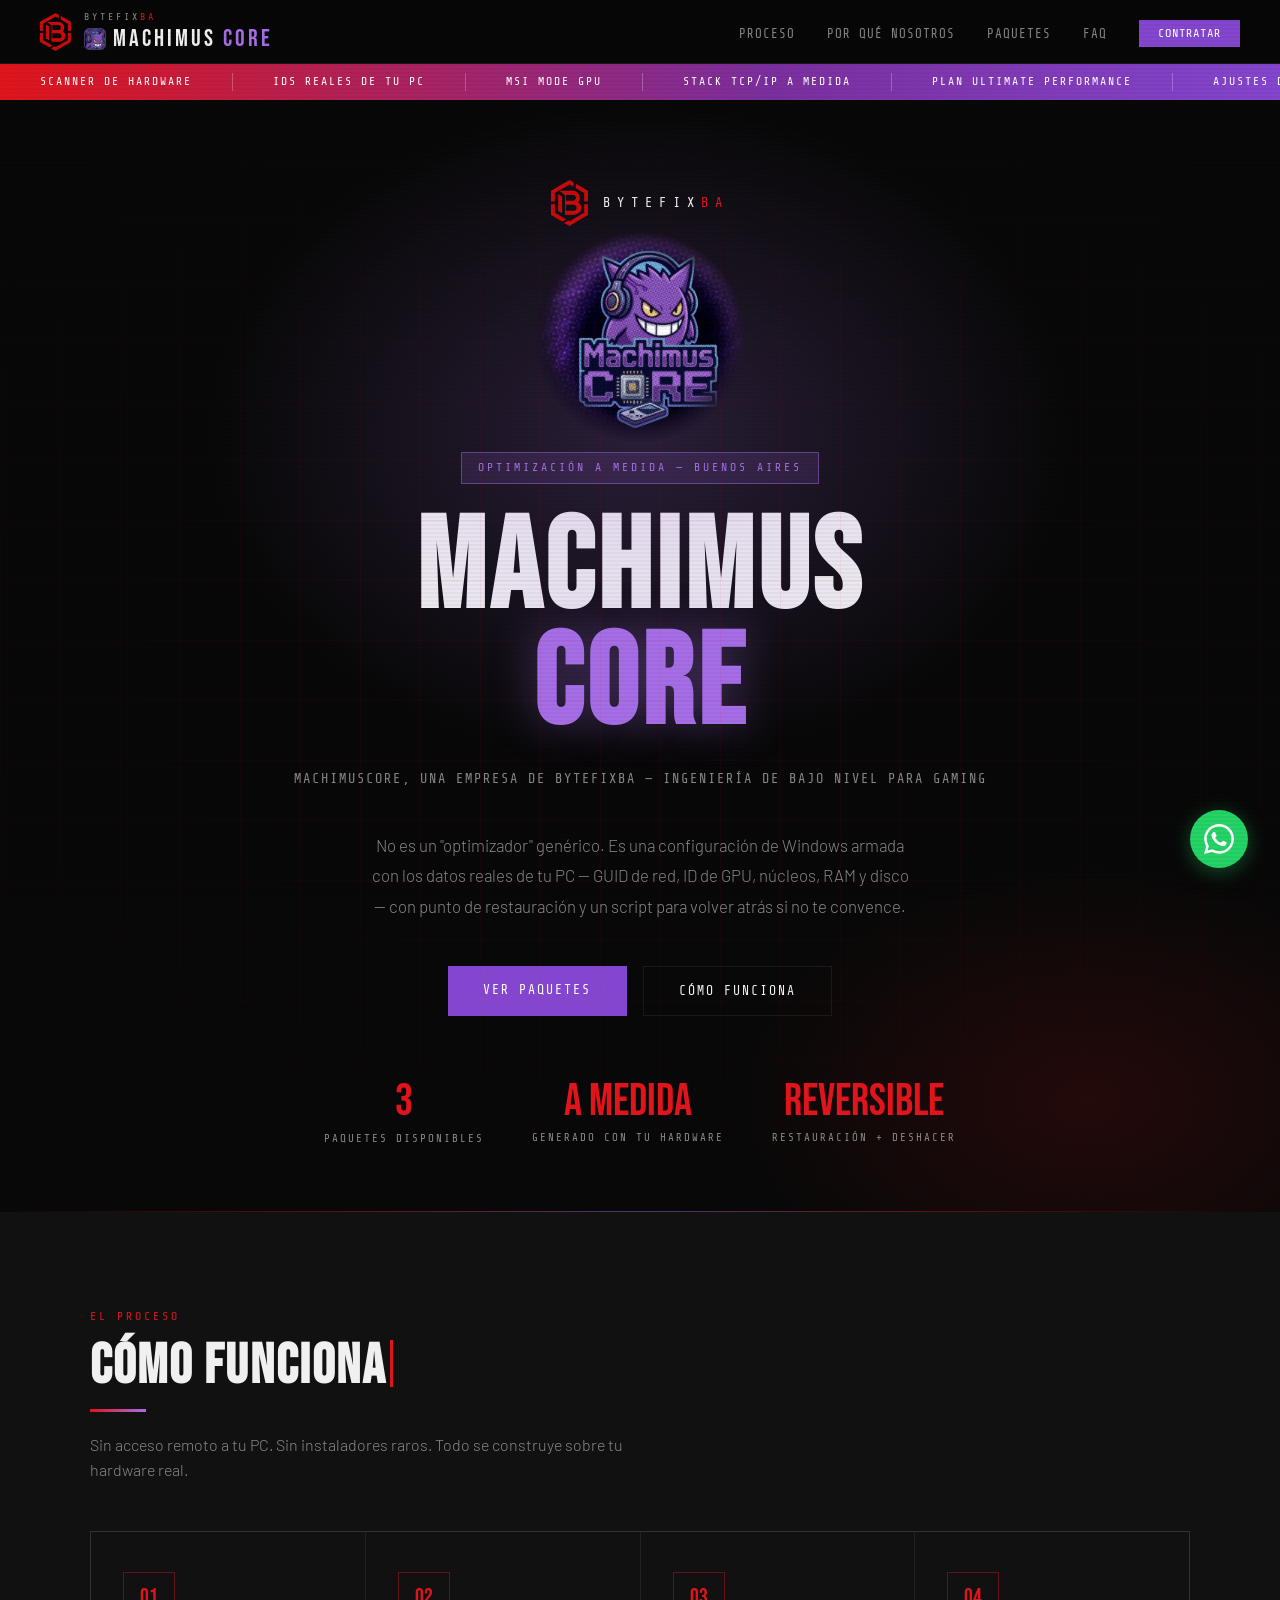
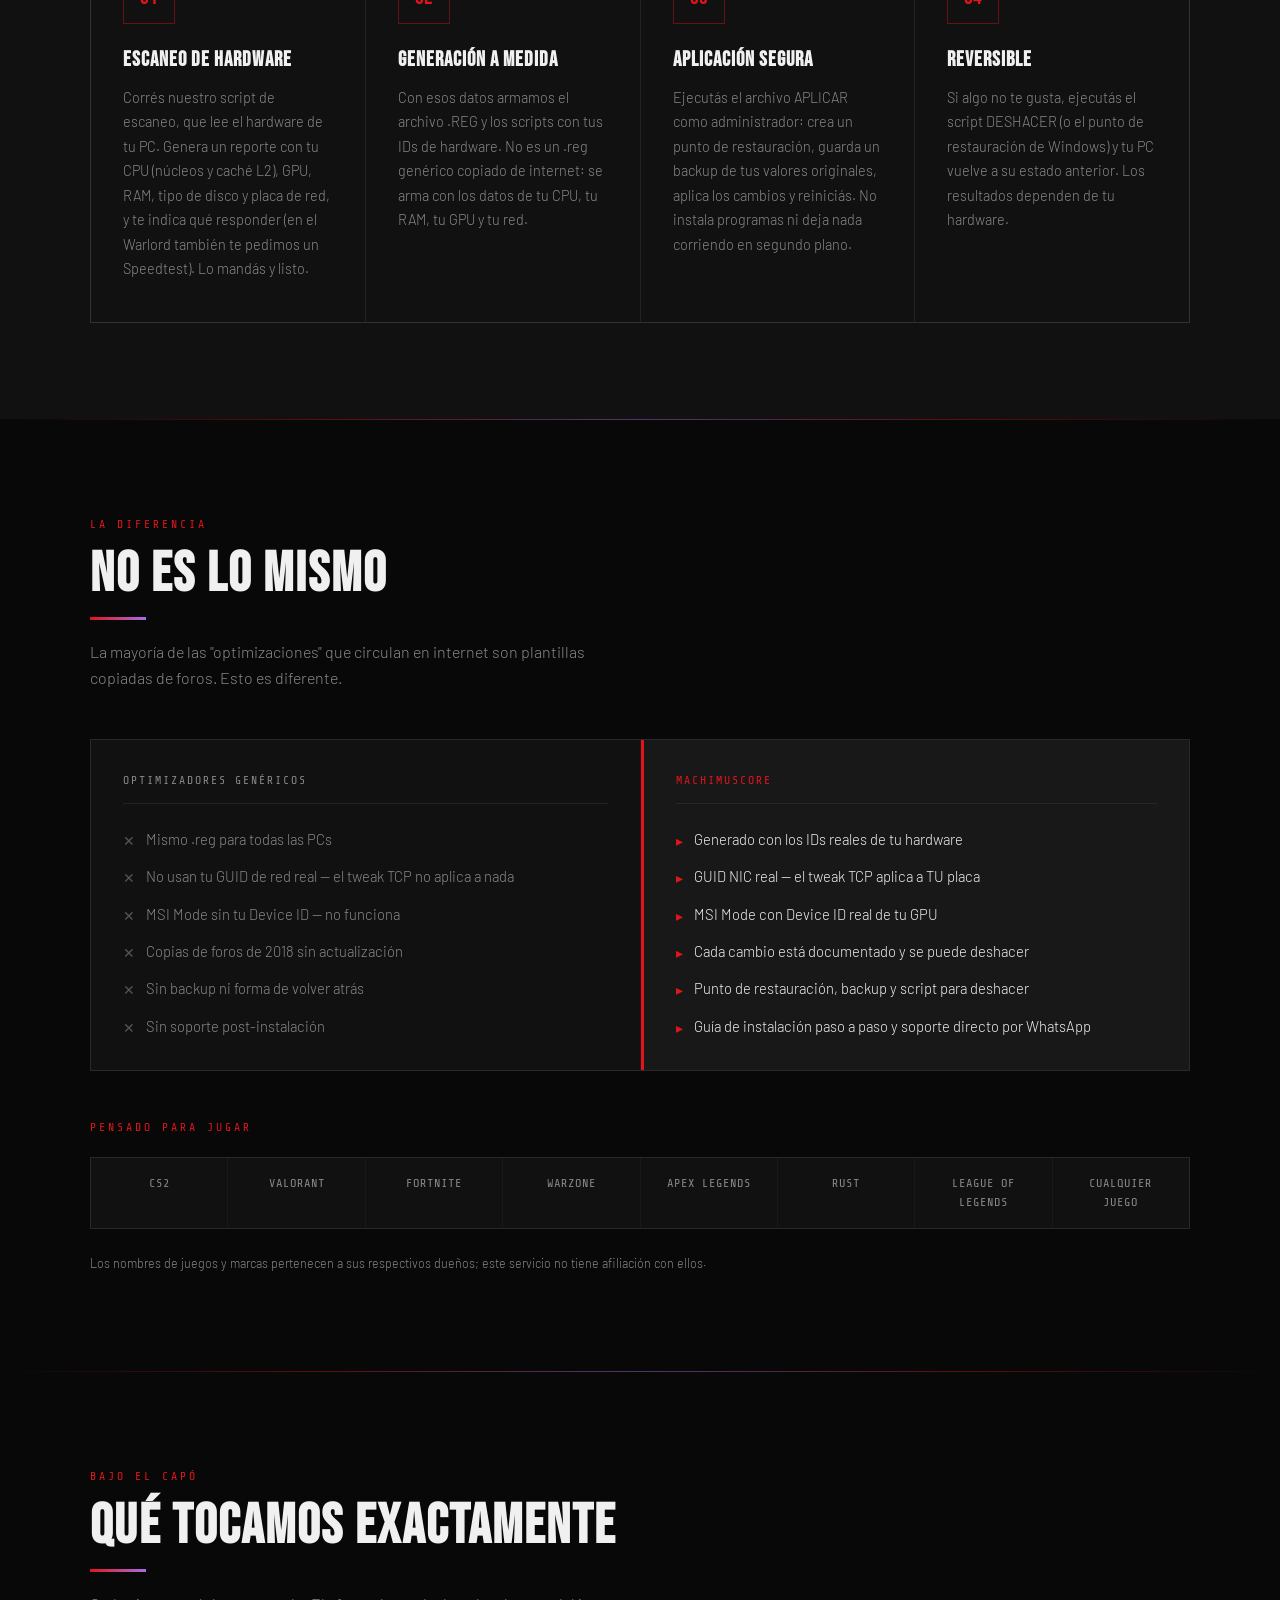
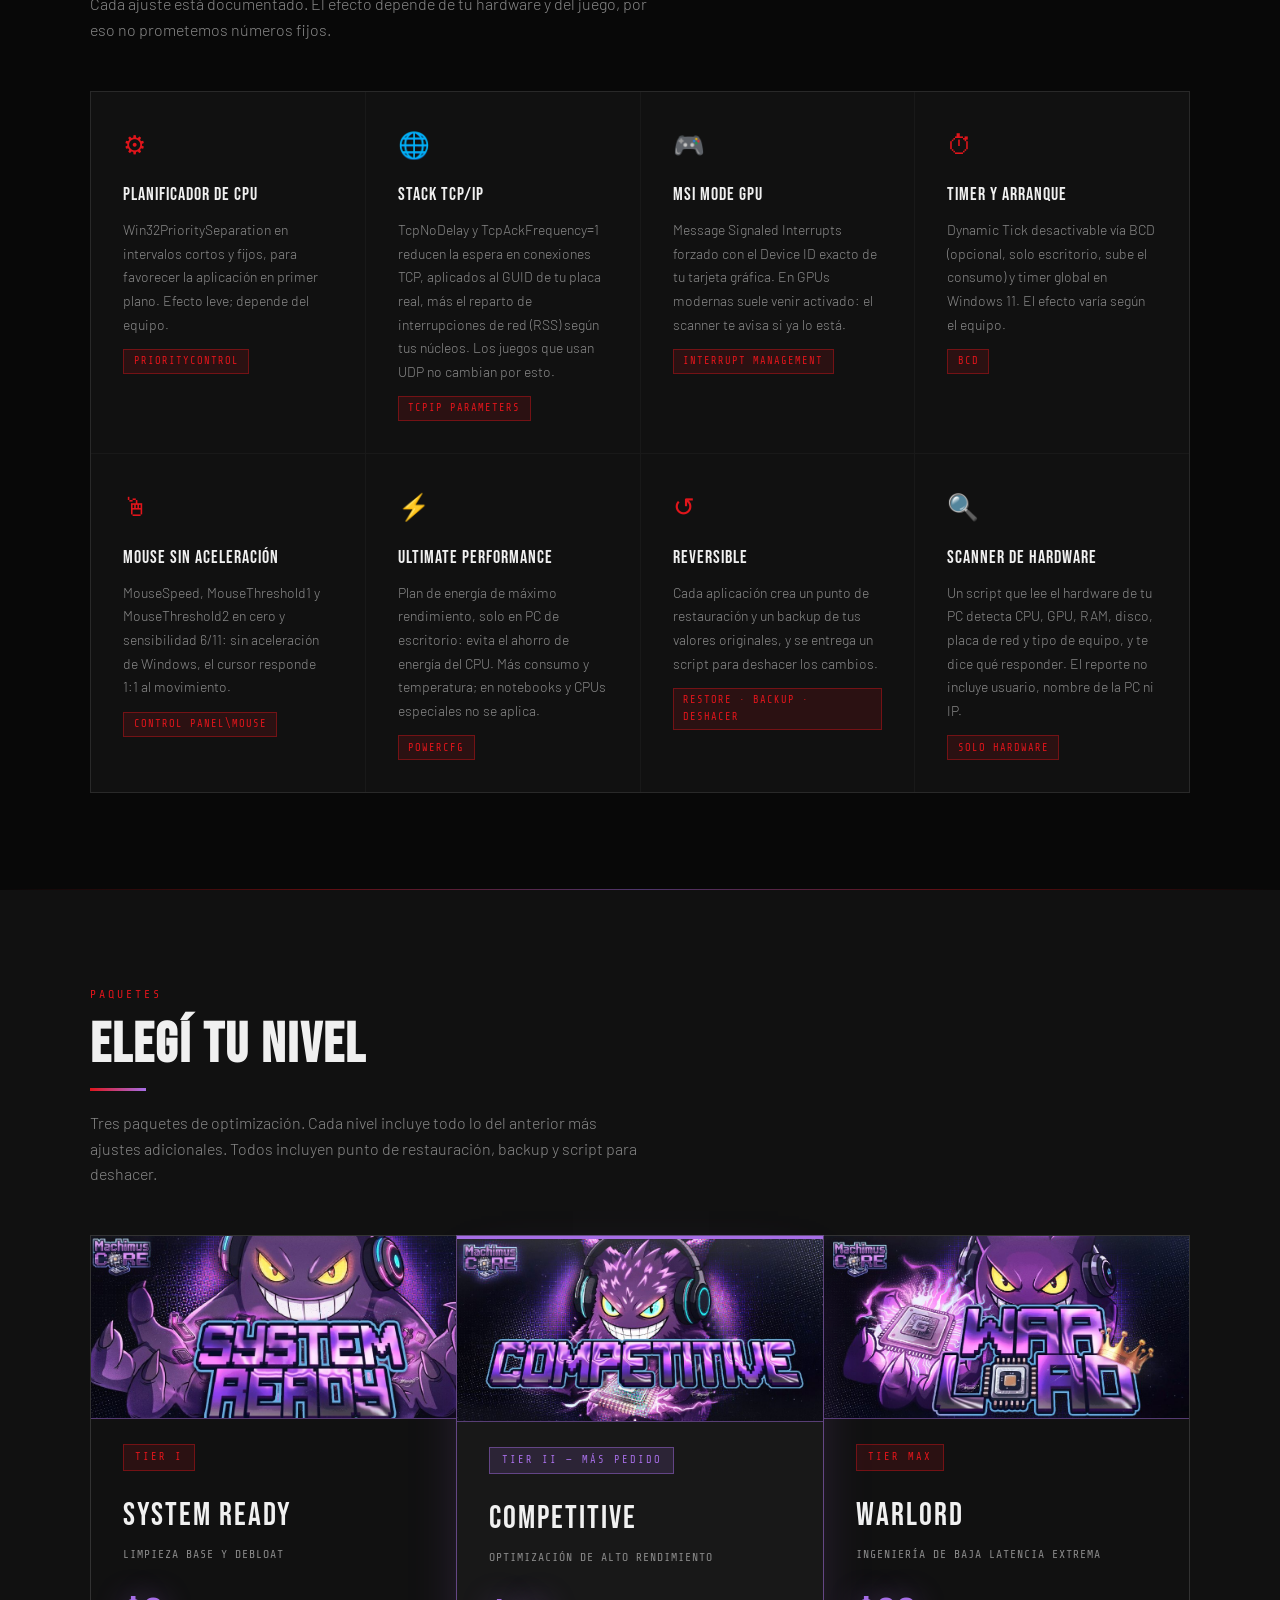
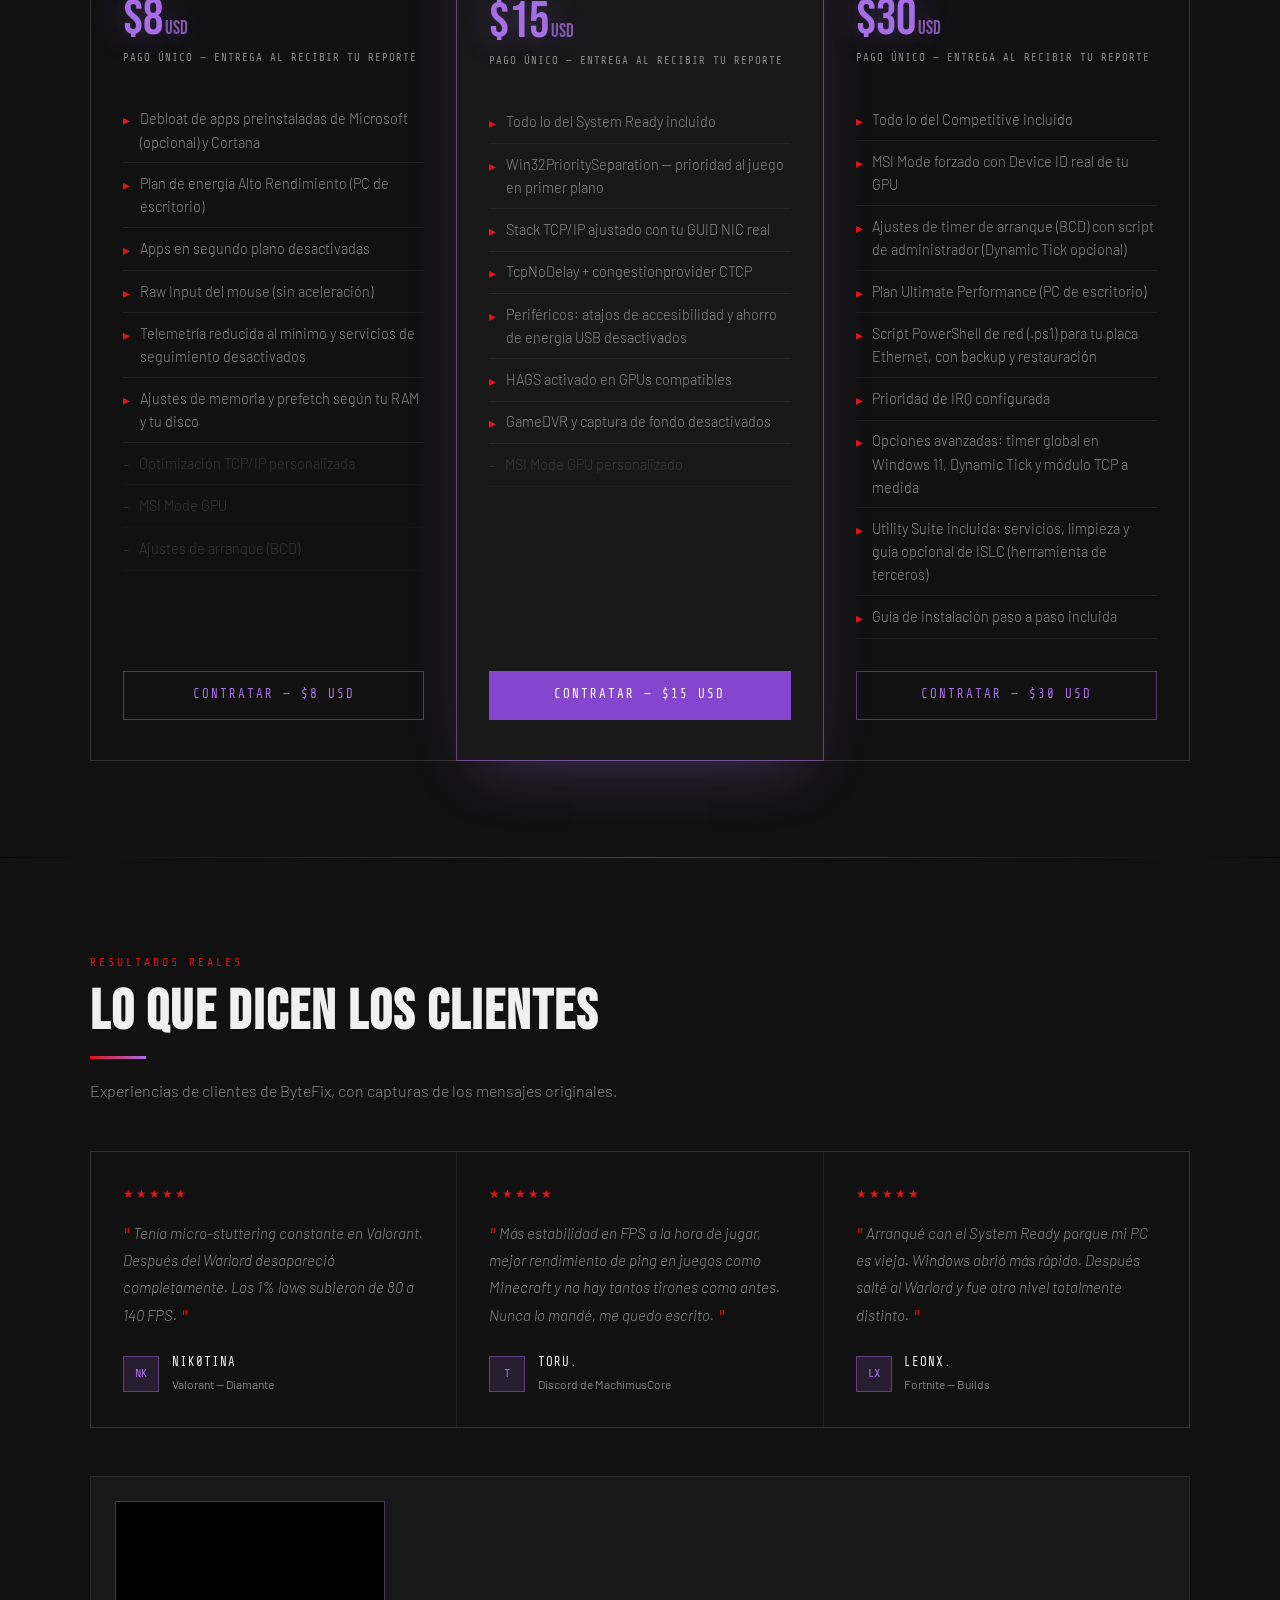
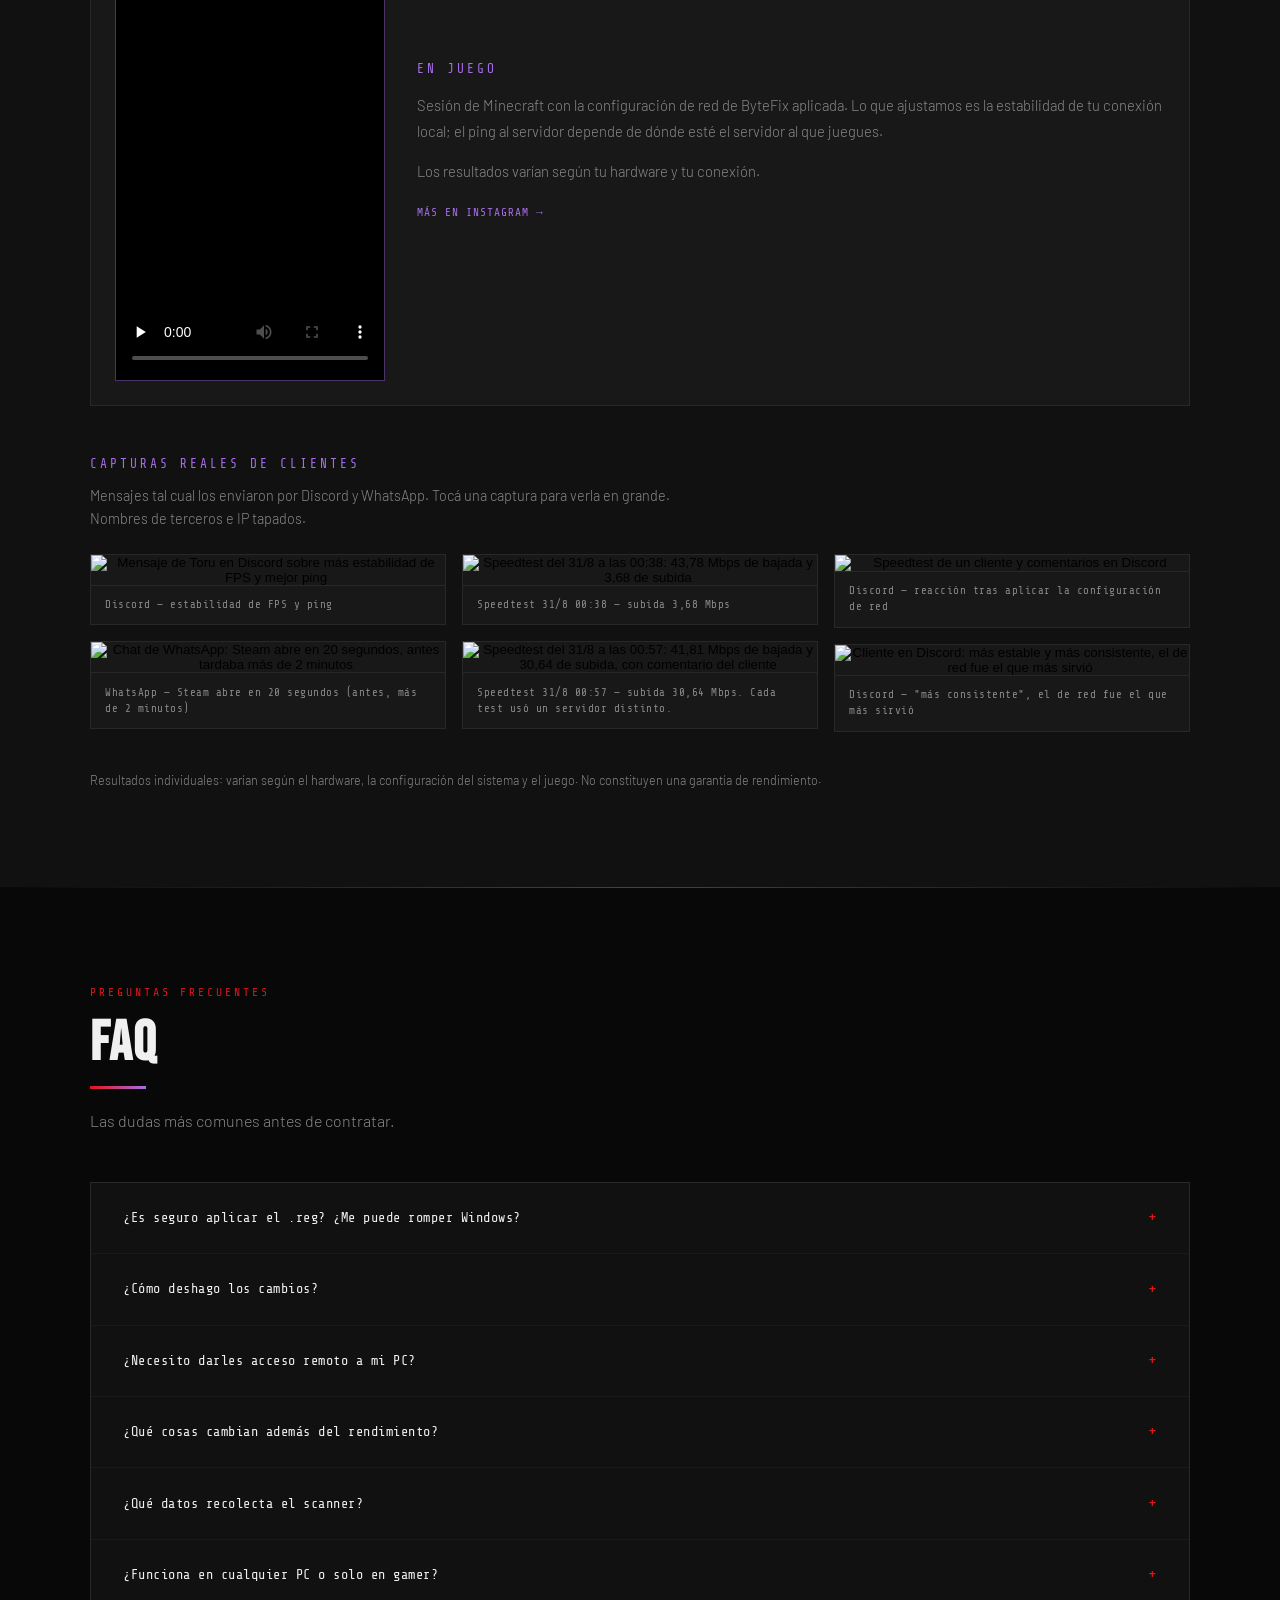
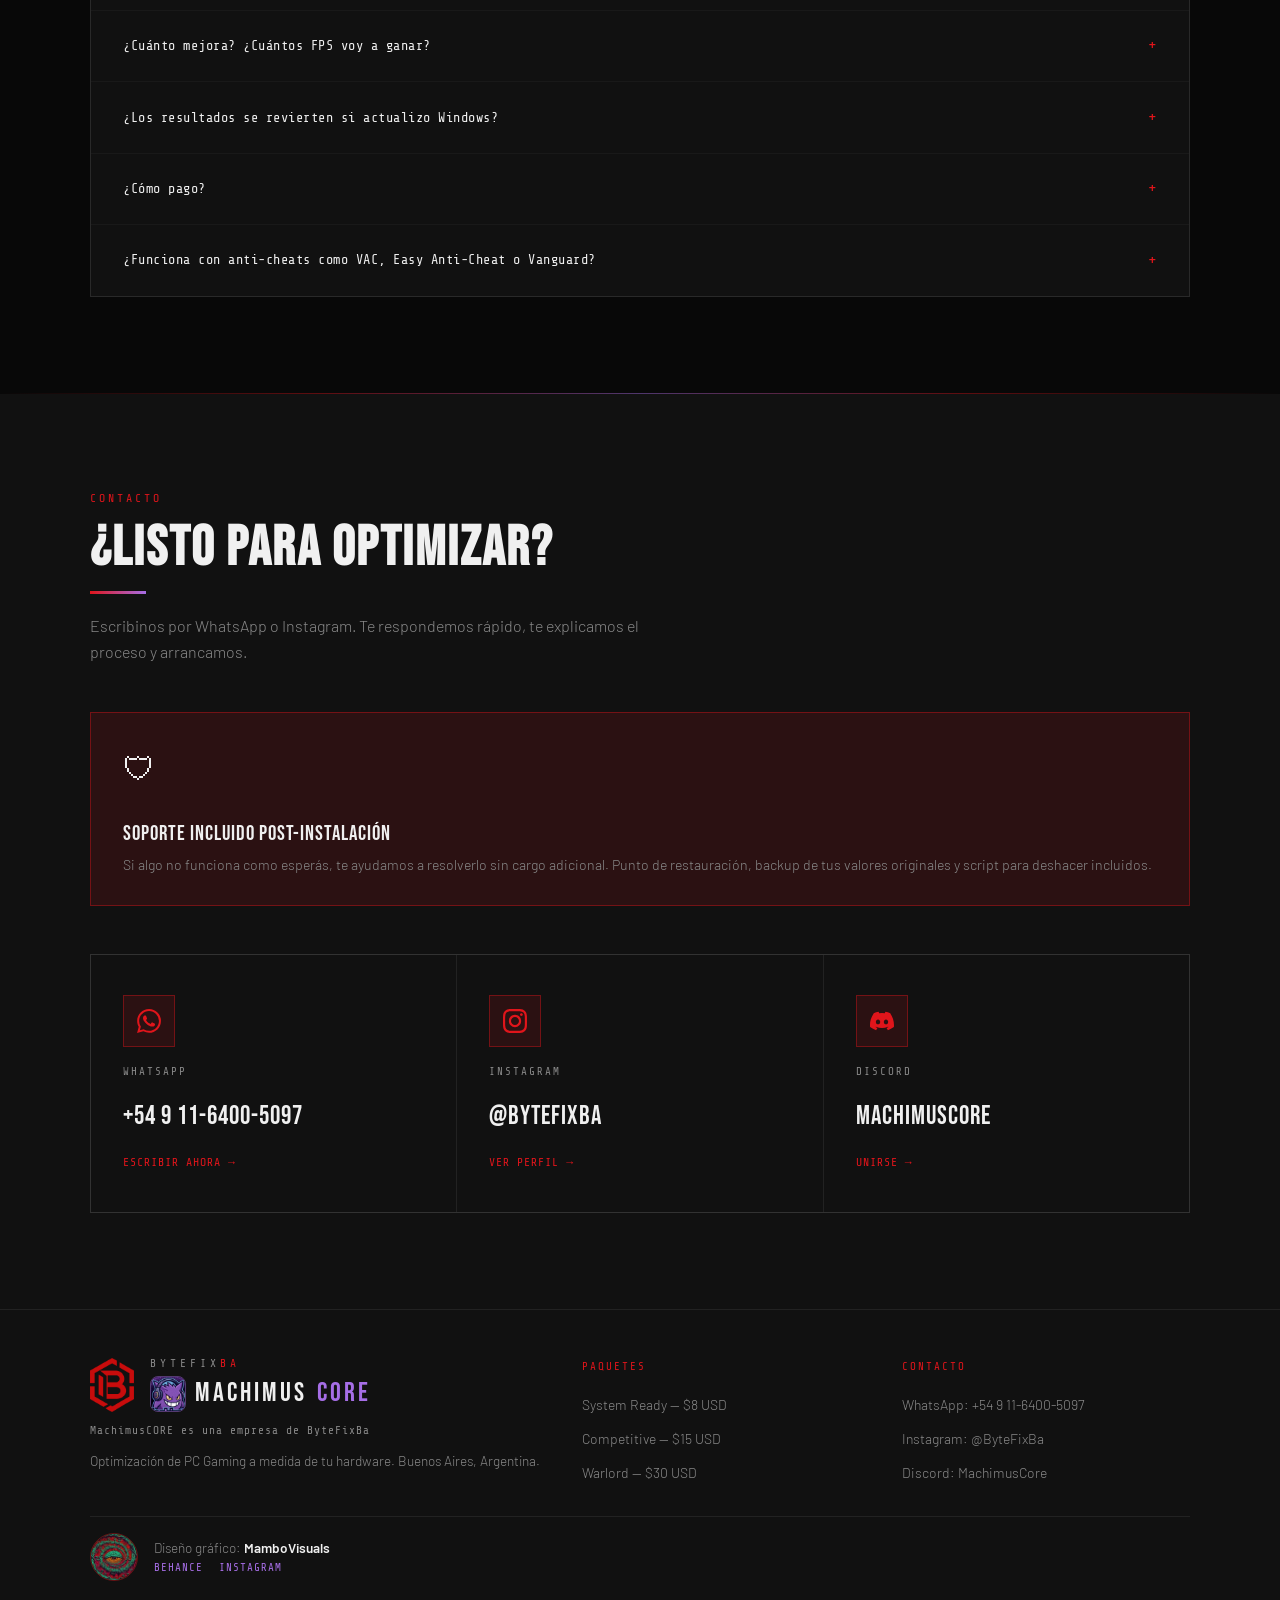
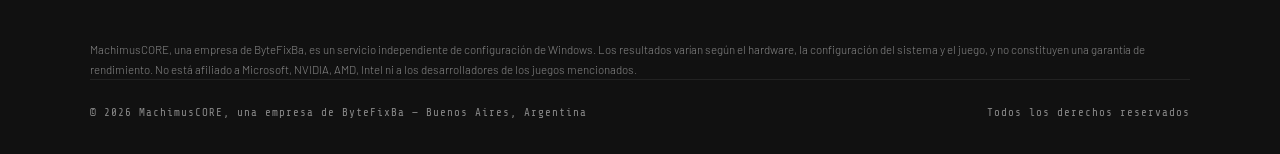
==== index.html @ e8014ee8 "Add files via upload" ====
<!DOCTYPE html>
<html lang="es">
<head>
<meta charset="UTF-8">
<meta name="viewport" content="width=device-width, initial-scale=1.0">
<title>MachimusCORE, una empresa de ByteFixBa – Optimización de PC Gaming</title>
<meta name="description" content="Optimización de PC Gaming a medida de tu hardware. Escaneo de hardware, configuración personalizada, punto de restauración y script para deshacer los cambios. Paquetes: System Ready, Competitive y Warlord.">
<meta name="theme-color" content="#080808">
<meta property="og:type" content="website">
<meta property="og:title" content="MachimusCORE | ByteFix – Optimización de PC Gaming">
<meta property="og:description" content="Configuración de Windows a medida de tu hardware, con punto de restauración y script para deshacer. Buenos Aires, Argentina.">
<link rel="icon" type="image/png" href="assets/img/favicon.png">
<link href="https://fonts.googleapis.com/css2?family=Bebas+Neue&family=Share+Tech+Mono&family=Barlow:wght@300;400;600;700&display=swap" rel="stylesheet">
<style>
  *, *::before, *::after { box-sizing: border-box; margin: 0; padding: 0; }
  :root {
    --red: #e0151b;
    --red-dark: #9a0d11;
    --red-dim: rgba(224,21,27,0.12);
    --red-glow: rgba(224,21,27,0.25);
    --black: #080808;
    --surface: #111111;
    --surface2: #181818;
    --surface3: #202020;
    --border: rgba(255,255,255,0.07);
    --border-red: rgba(224,21,27,0.4);
    --text: #f0f0f0;
    --text-muted: #888;
    --font-display: 'Bebas Neue', sans-serif;
    --font-mono: 'Share Tech Mono', monospace;
    --font-body: 'Barlow', sans-serif;
  }
  html { scroll-behavior: smooth; }
  body { background: var(--black); color: var(--text); font-family: var(--font-body); font-size: 16px; line-height: 1.6; overflow-x: hidden; }
  body::before { content: ''; position: fixed; inset: 0; background: repeating-linear-gradient(0deg, transparent, transparent 2px, rgba(0,0,0,0.03) 2px, rgba(0,0,0,0.03) 4px); pointer-events: none; z-index: 9999; }

  /* NAV */
  nav { position: fixed; top: 0; left: 0; right: 0; z-index: 100; display: flex; align-items: center; justify-content: space-between; padding: 0 2.5rem; height: 64px; background: rgba(8,8,8,0.92); border-bottom: 1px solid var(--border); backdrop-filter: blur(12px); }
  .nav-logo { font-family: var(--font-display); font-size: 1.6rem; letter-spacing: 2px; color: var(--text); text-decoration: none; }
  .nav-logo span { color: var(--red); }
  .nav-logo { display: inline-flex; align-items: center; }
  .nav-logo > img { width: 38px; height: 38px; border-radius: 8px; border: 1px solid var(--border-red); display: block; margin-right: 0.7rem; }
  .nav-by { display: inline-flex; align-items: center; gap: 0.45rem; padding-left: 0.7rem; margin-left: 0.9rem; border-left: 1px solid var(--border); font-family: var(--font-mono); font-size: 0.62rem; letter-spacing: 1px; color: var(--text-muted); text-transform: uppercase; }
  .nav-by img { height: 26px; margin: 0; width: auto; display: block; }
  @media(max-width:860px){ .nav-by { display: none; } }
  @media(max-width:760px){ nav { padding: 0 1rem; } .nav-logo { font-size: 1.3rem; } }
  .hero-logo { width: min(250px, 62vw); height: auto; display: block; margin: 0 auto 1.2rem; -webkit-mask-image: radial-gradient(circle at 50% 50%, #000 52%, transparent 71%); mask-image: radial-gradient(circle at 50% 50%, #000 52%, transparent 71%); position: relative; }
  .hero-by { display: inline-flex; align-items: center; gap: 0.6rem; }
  .hero-by img { height: 30px; width: auto; display: block; }
  .footer-brand { display: flex; align-items: center; gap: 1rem; margin-bottom: 0.4rem; }
  .footer-brand .fb-core { width: 56px; height: 56px; border-radius: 10px; border: 1px solid var(--border-red); display: block; }
  .footer-brand .fb-byte { height: 48px; width: auto; display: block; }
  .nav-links { display: flex; gap: 2rem; list-style: none; }
  .nav-links a { font-family: var(--font-mono); font-size: 0.78rem; color: var(--text-muted); text-decoration: none; letter-spacing: 1px; text-transform: uppercase; transition: color 0.2s; }
  .nav-links a:hover { color: var(--red); }
  .nav-cta { background: var(--red); color: #fff !important; padding: 0.4rem 1.2rem; font-family: var(--font-mono) !important; font-size: 0.75rem !important; letter-spacing: 1px; text-transform: uppercase; transition: background 0.2s !important; }
  .nav-cta:hover { background: var(--red-dark) !important; }

  /* TICKER */
  .ticker-wrap { background: var(--red); overflow: hidden; height: 36px; display: flex; align-items: center; margin-top: 64px; }
  .ticker-track { display: flex; gap: 0; white-space: nowrap; animation: ticker 28s linear infinite; }
  .ticker-item { font-family: var(--font-mono); font-size: 0.72rem; letter-spacing: 2px; color: #fff; text-transform: uppercase; padding: 0 2.5rem; border-right: 1px solid rgba(255,255,255,0.25); }
  @keyframes ticker { from { transform: translateX(0); } to { transform: translateX(-50%); } }

  /* HERO */
  #hero { min-height: calc(100vh - 100px); display: flex; flex-direction: column; align-items: center; justify-content: center; text-align: center; padding: 5rem 2rem 4rem; position: relative; overflow: hidden; }
  .hero-grid { position: absolute; inset: 0; background-image: linear-gradient(rgba(224,21,27,0.06) 1px, transparent 1px), linear-gradient(90deg, rgba(224,21,27,0.06) 1px, transparent 1px); background-size: 60px 60px; mask-image: radial-gradient(ellipse 80% 60% at 50% 50%, black 30%, transparent 100%); }
  .hero-badge { font-family: var(--font-mono); font-size: 0.72rem; letter-spacing: 3px; color: var(--red); text-transform: uppercase; border: 1px solid var(--border-red); padding: 0.35rem 1rem; margin-bottom: 1.8rem; background: var(--red-dim); display: inline-block; }
  .hero-title { font-family: var(--font-display); font-size: clamp(4rem, 10vw, 9rem); line-height: 0.9; letter-spacing: 4px; color: var(--text); margin-bottom: 0.4rem; }
  .hero-title span { color: var(--red); display: block; }
  .hero-sub { font-family: var(--font-mono); font-size: 0.85rem; color: var(--text-muted); letter-spacing: 2px; text-transform: uppercase; margin-top: 1.2rem; margin-bottom: 2.5rem; }
  .hero-desc { max-width: 540px; font-size: 1.05rem; color: var(--text-muted); font-weight: 300; line-height: 1.8; margin-bottom: 2.8rem; }
  .hero-btns { display: flex; gap: 1rem; justify-content: center; flex-wrap: wrap; }
  .btn-primary { background: var(--red); color: #fff; padding: 0.85rem 2.2rem; font-family: var(--font-mono); font-size: 0.82rem; letter-spacing: 2px; text-transform: uppercase; text-decoration: none; border: none; cursor: pointer; transition: background 0.2s, transform 0.15s; display: inline-block; }
  .btn-primary:hover { background: var(--red-dark); transform: translateY(-2px); }
  .btn-outline { background: transparent; color: var(--text); padding: 0.85rem 2.2rem; font-family: var(--font-mono); font-size: 0.82rem; letter-spacing: 2px; text-transform: uppercase; text-decoration: none; border: 1px solid var(--border); cursor: pointer; transition: border-color 0.2s, color 0.2s, transform 0.15s; display: inline-block; }
  .btn-outline:hover { border-color: var(--red); color: var(--red); transform: translateY(-2px); }
  .hero-stats { display: flex; gap: 3rem; margin-top: 4rem; justify-content: center; flex-wrap: wrap; }
  .stat { text-align: center; }
  .stat-num { font-family: var(--font-display); font-size: 2.8rem; color: var(--red); line-height: 1; }
  .stat-label { font-family: var(--font-mono); font-size: 0.68rem; color: var(--text-muted); letter-spacing: 2px; text-transform: uppercase; margin-top: 0.3rem; }

  /* SECTIONS */
  section { padding: 6rem 2rem; }
  .section-inner { max-width: 1100px; margin: 0 auto; }
  .section-label { font-family: var(--font-mono); font-size: 0.72rem; color: var(--red); letter-spacing: 3px; text-transform: uppercase; margin-bottom: 0.8rem; }
  .section-title { font-family: var(--font-display); font-size: clamp(2.2rem, 5vw, 3.5rem); letter-spacing: 2px; line-height: 1; margin-bottom: 1.2rem; }
  .section-desc { color: var(--text-muted); font-weight: 300; max-width: 560px; margin-bottom: 3rem; }
  .divider { width: 100%; height: 1px; background: linear-gradient(90deg, transparent, var(--border-red), transparent); }

  /* CURSOR BLINK */
  @keyframes blink { 0%, 100% { opacity: 1; } 50% { opacity: 0; } }
  .cursor { display: inline-block; width: 3px; height: 0.85em; background: var(--red); vertical-align: middle; margin-left: 4px; animation: blink 1s step-end infinite; }

  /* COMO FUNCIONA */
  #como-funciona { background: var(--surface); }
  .steps { display: grid; grid-template-columns: repeat(auto-fit, minmax(220px, 1fr)); gap: 1px; background: var(--border); border: 1px solid var(--border); }
  .step { background: var(--surface); padding: 2.5rem 2rem; }
  .step-num { font-family: var(--font-display); border: 1px solid var(--border-red); width: 52px; height: 52px; display: flex; align-items: center; justify-content: center; font-size: 1.4rem; color: var(--red); margin-bottom: 1.2rem; }
  .step h3 { font-family: var(--font-display); font-size: 1.3rem; letter-spacing: 1px; margin-bottom: 0.6rem; }
  .step p { font-size: 0.9rem; color: var(--text-muted); font-weight: 300; line-height: 1.7; }

  /* POR QUÉ NOSOTROS */
  #por-que { background: var(--black); }
  .vs-grid { display: grid; grid-template-columns: 1fr 1fr; gap: 1px; background: var(--border); border: 1px solid var(--border); margin-bottom: 3rem; }
  @media(max-width:640px){ .vs-grid { grid-template-columns: 1fr; } }
  .vs-col { padding: 2rem; }
  .vs-col.bad { background: var(--surface); }
  .vs-col.good { background: var(--surface2); border-left: 3px solid var(--red); }
  .vs-header { font-family: var(--font-mono); font-size: 0.72rem; letter-spacing: 2px; text-transform: uppercase; margin-bottom: 1.5rem; padding-bottom: 0.8rem; border-bottom: 1px solid var(--border); }
  .vs-col.bad .vs-header { color: var(--text-muted); }
  .vs-col.good .vs-header { color: var(--red); }
  .vs-list { list-style: none; display: flex; flex-direction: column; gap: 0.85rem; }
  .vs-list li { font-size: 0.92rem; font-weight: 300; display: flex; gap: 0.7rem; align-items: flex-start; }
  .vs-list li .icon { flex-shrink: 0; font-size: 0.85rem; margin-top: 2px; }
  .vs-col.bad .icon { color: #555; }
  .vs-col.good .icon { color: var(--red); }
  .vs-col.bad li { color: var(--text-muted); }
  .vs-col.good li { color: var(--text); }

  /* JUEGOS COMPATIBLES */
  .games-strip { display: flex; gap: 1px; background: var(--border); border: 1px solid var(--border); flex-wrap: wrap; }
  .game-tag { background: var(--surface); padding: 1rem 1.5rem; font-family: var(--font-mono); font-size: 0.75rem; letter-spacing: 1px; text-transform: uppercase; color: var(--text-muted); flex: 1; text-align: center; min-width: 120px; transition: background 0.2s, color 0.2s; }
  .game-tag:hover { background: var(--surface2); color: var(--red); }

  /* TIERS */
  #tiers { background: var(--surface); }
  .tiers-grid { display: grid; grid-template-columns: repeat(auto-fit, minmax(280px, 1fr)); gap: 1px; background: var(--border); border: 1px solid var(--border); }
  .tier { background: var(--surface); padding: 2.5rem 2rem; display: flex; flex-direction: column; transition: background 0.2s; position: relative; }
  .tier:hover { background: var(--surface2); }
  .tier-img { display: block; width: calc(100% + 4rem); height: auto; max-width: none; margin: -2.5rem -2rem 1.6rem; aspect-ratio: 2 / 1; object-fit: cover; border-bottom: 1px solid var(--border-red); }
  .tier.featured { background: var(--surface2); border-top: 3px solid var(--red); }
  .tier-badge { font-family: var(--font-mono); font-size: 0.65rem; letter-spacing: 2px; color: var(--red); text-transform: uppercase; background: var(--red-dim); border: 1px solid var(--border-red); padding: 0.25rem 0.7rem; display: inline-block; margin-bottom: 1.2rem; align-self: flex-start; }
  .tier-name { font-family: var(--font-display); font-size: 2rem; letter-spacing: 2px; margin-bottom: 0.3rem; }
  .tier-tagline { font-family: var(--font-mono); font-size: 0.72rem; color: var(--text-muted); letter-spacing: 1px; text-transform: uppercase; margin-bottom: 1.8rem; }
  .tier-price { font-family: var(--font-display); font-size: 3.2rem; color: var(--red); line-height: 1; margin-bottom: 0.3rem; }
  .tier-price-note { font-family: var(--font-mono); font-size: 0.68rem; color: var(--text-muted); letter-spacing: 1px; text-transform: uppercase; margin-bottom: 2rem; }
  .tier-features { list-style: none; flex: 1; margin-bottom: 2rem; }
  .tier-features li { font-size: 0.9rem; color: var(--text-muted); padding: 0.55rem 0; border-bottom: 1px solid var(--border); display: flex; align-items: flex-start; gap: 0.6rem; font-weight: 300; }
  .tier-features li::before { content: '▸'; color: var(--red); flex-shrink: 0; margin-top: 1px; }
  .tier-features li.inactive { opacity: 0.3; }
  .tier-features li.inactive::before { content: '–'; color: var(--text-muted); }
  .tier-btn { background: transparent; border: 1px solid var(--border-red); color: var(--red); padding: 0.85rem; font-family: var(--font-mono); font-size: 0.78rem; letter-spacing: 2px; text-transform: uppercase; text-decoration: none; text-align: center; cursor: pointer; transition: background 0.2s, color 0.2s; display: block; }
  .tier-btn:hover { background: var(--red); color: #fff; }
  .tier.featured .tier-btn { background: var(--red); color: #fff; }
  .tier.featured .tier-btn:hover { background: var(--red-dark); }

  /* SPEC TECNICA */
  #specs { background: var(--black); }
  .specs-grid { display: grid; grid-template-columns: repeat(auto-fit, minmax(240px, 1fr)); gap: 1px; background: var(--border); border: 1px solid var(--border); }
  .spec-card { background: var(--surface); padding: 2rem; }
  .spec-icon { font-size: 1.6rem; margin-bottom: 1rem; color: var(--red); }
  .spec-title { font-family: var(--font-display); font-size: 1.15rem; letter-spacing: 1px; margin-bottom: 0.5rem; }
  .spec-desc { font-size: 0.87rem; color: var(--text-muted); font-weight: 300; line-height: 1.7; }
  .spec-tag { display: inline-block; margin-top: 0.8rem; font-family: var(--font-mono); font-size: 0.65rem; letter-spacing: 1px; color: var(--red); background: var(--red-dim); border: 1px solid var(--border-red); padding: 0.2rem 0.6rem; text-transform: uppercase; }

  /* TESTIMONIOS */
  #testimonios { background: var(--surface); }
  .testimonios-grid { display: grid; grid-template-columns: repeat(auto-fit, minmax(280px, 1fr)); gap: 1px; background: var(--border); border: 1px solid var(--border); }
  .testimonio { background: var(--surface); padding: 2rem; }
  .testimonio-text { font-size: 0.95rem; color: var(--text-muted); font-weight: 300; line-height: 1.8; font-style: italic; margin-bottom: 1.5rem; }
  .testimonio-text::before { content: '"'; color: var(--red); font-size: 1.5rem; line-height: 0; vertical-align: -0.4rem; margin-right: 4px; }
  .testimonio-text::after { content: '"'; color: var(--red); font-size: 1.5rem; line-height: 0; vertical-align: -0.4rem; margin-left: 4px; }
  .testimonio-author { display: flex; align-items: center; gap: 0.8rem; }
  .author-avatar { width: 36px; height: 36px; background: var(--red-dim); border: 1px solid var(--border-red); display: flex; align-items: center; justify-content: center; font-family: var(--font-mono); font-size: 0.75rem; color: var(--red); flex-shrink: 0; }
  .author-name { font-family: var(--font-mono); font-size: 0.78rem; letter-spacing: 1px; color: var(--text); text-transform: uppercase; }
  .author-game { font-size: 0.75rem; color: var(--text-muted); margin-top: 0.15rem; }
  .proof-video { display: flex; gap: 2rem; align-items: center; margin: 3rem 0 0; padding: 1.5rem; background: var(--surface2); border: 1px solid var(--border); flex-wrap: wrap; }
  .proof-video video { width: min(270px, 100%); height: auto; aspect-ratio: 9 / 16; background: #000; display: block; border: 1px solid var(--border-red); }
  .proof-video-text { flex: 1; min-width: 240px; }
  .proof-video-text h3 { font-family: var(--font-mono); font-size: 0.8rem; letter-spacing: 3px; text-transform: uppercase; color: var(--red); font-weight: 400; margin-bottom: 0.8rem; }
  .proof-video-text p { font-size: 0.92rem; color: var(--text-muted); font-weight: 300; line-height: 1.8; margin-bottom: 0.8rem; }
  .proof-video-text a { font-family: var(--font-mono); font-size: 0.7rem; letter-spacing: 1px; color: var(--red); text-decoration: none; text-transform: uppercase; }
  .proof-video-text a:hover { text-decoration: underline; }
  .proof-title { font-family: var(--font-mono); font-size: 0.8rem; letter-spacing: 3px; text-transform: uppercase; color: var(--red); margin: 3rem 0 0.6rem; font-weight: 400; }
  .proof-desc { font-size: 0.9rem; color: var(--text-muted); font-weight: 300; margin-bottom: 1.5rem; max-width: 640px; }
  .proof-grid { columns: 3 260px; column-gap: 1rem; }
  .proof { break-inside: avoid; margin: 0 0 1rem; background: var(--surface2); border: 1px solid var(--border); }
  .proof-btn { display: block; width: 100%; padding: 0; border: 0; background: none; cursor: zoom-in; }
  .proof img { display: block; width: 100%; height: auto; }
  .proof figcaption { padding: 0.7rem 0.9rem; font-family: var(--font-mono); font-size: 0.68rem; letter-spacing: 0.5px; color: var(--text-muted); line-height: 1.5; border-top: 1px solid var(--border); }
  .lightbox { position: fixed; inset: 0; z-index: 300; background: rgba(0,0,0,0.92); display: none; align-items: center; justify-content: center; padding: 1.5rem; cursor: zoom-out; }
  .lightbox.open { display: flex; }
  .lightbox img { max-width: 100%; max-height: 100%; object-fit: contain; }
  .stars { color: var(--red); font-size: 0.75rem; letter-spacing: 2px; margin-bottom: 1rem; }

  /* FAQ */
  #faq { background: var(--black); }
  .faq-list { display: flex; flex-direction: column; gap: 1px; background: var(--border); border: 1px solid var(--border); }
  .faq-item { background: var(--surface); overflow: hidden; }
  .faq-q { padding: 1.4rem 2rem; font-family: var(--font-mono); font-size: 0.85rem; letter-spacing: 0.5px; color: var(--text); cursor: pointer; display: flex; justify-content: space-between; align-items: center; gap: 1rem; transition: background 0.2s; user-select: none; }
  .faq-q:hover { background: var(--surface2); }
  .faq-arrow { color: var(--red); font-size: 1rem; transition: transform 0.3s; flex-shrink: 0; }
  .faq-item.open .faq-arrow { transform: rotate(45deg); }
  .faq-a { max-height: 0; overflow: hidden; transition: max-height 0.35s ease, padding 0.3s; font-size: 0.9rem; color: var(--text-muted); font-weight: 300; line-height: 1.8; padding: 0 2rem; }
  .faq-item.open .faq-a { max-height: 700px; padding: 0 2rem 1.4rem; }

  /* CONTACTO */
  #contacto { background: var(--surface); }
  .contact-grid { display: grid; grid-template-columns: 1fr 1fr 1fr; gap: 1px; background: var(--border); border: 1px solid var(--border); }
  @media(max-width:860px){ .contact-grid { grid-template-columns: 1fr 1fr; } }
  @media(max-width:680px){ .contact-grid { grid-template-columns: 1fr; } }
  .contact-card { background: var(--surface); padding: 2.5rem 2rem; display: flex; flex-direction: column; align-items: flex-start; gap: 1rem; text-decoration: none; transition: background 0.2s; }
  .contact-card:hover { background: var(--surface2); }
  .contact-icon { width: 52px; height: 52px; background: var(--red-dim); border: 1px solid var(--border-red); display: flex; align-items: center; justify-content: center; }
  .contact-icon svg { width: 24px; height: 24px; fill: var(--red); }
  .contact-label { font-family: var(--font-mono); font-size: 0.68rem; letter-spacing: 2px; color: var(--text-muted); text-transform: uppercase; }
  .contact-value { font-family: var(--font-display); font-size: 1.6rem; letter-spacing: 1px; color: var(--text); }
  .contact-action { font-family: var(--font-mono); font-size: 0.72rem; color: var(--red); letter-spacing: 1px; text-transform: uppercase; margin-top: auto; }

  /* GARANTIA BANNER */
  .garantia-banner { background: var(--red-dim); border: 1px solid var(--border-red); padding: 1.8rem 2rem; display: flex; align-items: center; gap: 1.5rem; margin-bottom: 3rem; flex-wrap: wrap; }
  .garantia-icon { font-size: 2rem; flex-shrink: 0; }
  .garantia-title { font-family: var(--font-display); font-size: 1.3rem; letter-spacing: 1px; color: var(--text); margin-bottom: 0.2rem; }
  .garantia-desc { font-size: 0.88rem; color: var(--text-muted); font-weight: 300; }

  /* FOOTER */
  footer { background: var(--surface); border-top: 1px solid var(--border); padding: 3rem 2.5rem 2rem; }
  .footer-inner { max-width: 1100px; margin: 0 auto; display: grid; grid-template-columns: 1fr 1fr 1fr; gap: 2rem; margin-bottom: 2rem; }
  @media(max-width:680px){ .footer-inner { grid-template-columns: 1fr; } }
  .footer-logo { font-family: var(--font-display); font-size: 1.8rem; letter-spacing: 3px; margin-bottom: 0.5rem; }
  .footer-logo span { color: var(--red); }
  .footer-tagline { font-size: 0.85rem; color: var(--text-muted); font-weight: 300; line-height: 1.7; }
  .footer-col-title { font-family: var(--font-mono); font-size: 0.68rem; letter-spacing: 2px; color: var(--red); text-transform: uppercase; margin-bottom: 1rem; }
  .footer-links { list-style: none; display: flex; flex-direction: column; gap: 0.5rem; }
  .footer-links a { font-size: 0.87rem; color: var(--text-muted); text-decoration: none; font-weight: 300; transition: color 0.2s; }
  .footer-links a:hover { color: var(--red); }
  .footer-bottom { max-width: 1100px; margin: 0 auto; padding-top: 1.5rem; border-top: 1px solid var(--border); display: flex; justify-content: space-between; align-items: center; flex-wrap: wrap; gap: 0.5rem; }
  .footer-credit { max-width: 1100px; margin: 0 auto 1.5rem; padding: 1rem 0; border-top: 1px solid var(--border); display: flex; align-items: center; gap: 1rem; flex-wrap: wrap; }
  .footer-credit img { width: 48px; height: 48px; border-radius: 50%; border: 1px solid var(--border-red); display: block; }
  .footer-credit-text { font-size: 0.85rem; color: var(--text-muted); font-weight: 300; line-height: 1.5; }
  .footer-credit-text strong { color: var(--text); font-weight: 600; }
  .footer-credit-links { display: flex; gap: 1rem; margin-top: 0.15rem; }
  .footer-credit-links a { font-family: var(--font-mono); font-size: 0.68rem; letter-spacing: 1px; color: var(--red); text-decoration: none; text-transform: uppercase; }
  .footer-credit-links a:hover { text-decoration: underline; }
  .footer-copy { font-family: var(--font-mono); font-size: 0.68rem; color: var(--text-muted); letter-spacing: 1px; }

  /* FLOATING WA BUTTON */
  .wa-float { position: fixed; bottom: 2rem; right: 2rem; z-index: 999; width: 58px; height: 58px; background: #25D366; border-radius: 50%; display: flex; align-items: center; justify-content: center; box-shadow: 0 4px 20px rgba(37,211,102,0.35); transition: transform 0.2s, box-shadow 0.2s; text-decoration: none; }
  .wa-float:hover { transform: scale(1.08); box-shadow: 0 6px 28px rgba(37,211,102,0.5); }
  .wa-float svg { width: 30px; height: 30px; fill: #fff; }
  @keyframes wa-pulse { 0%, 100% { box-shadow: 0 4px 20px rgba(37,211,102,0.35); } 50% { box-shadow: 0 4px 30px rgba(37,211,102,0.7); } }
  .wa-float { animation: wa-pulse 2.5s ease-in-out infinite; }

  /* ANIMATIONS */
  @keyframes fadeUp { from { opacity: 0; transform: translateY(24px); } to { opacity: 1; transform: translateY(0); } }
  .fade-up { opacity: 0; animation: fadeUp 0.6s ease forwards; }
  .fade-up:nth-child(1) { animation-delay: 0.1s; }
  .fade-up:nth-child(2) { animation-delay: 0.2s; }
  .fade-up:nth-child(3) { animation-delay: 0.3s; }

  /* AVISOS */
  .disclaimer { font-size: 0.78rem; color: var(--text-muted); font-weight: 300; margin-top: 1.5rem; line-height: 1.7; max-width: 760px; }
  .footer-legal { max-width: 1100px; margin: 0 auto; padding: 1.2rem 0 0; font-size: 0.72rem; color: var(--text-muted); font-weight: 300; line-height: 1.7; }

  /* RESPONSIVE */
  @media(max-width:768px){ nav { padding: 0 1.2rem; } .nav-links { gap: 0; } .nav-links li:not(:last-child) { display: none; } .hero-stats { gap: 1.5rem; } section { padding: 4rem 1.2rem; } }

  /* ===== MARCA (ByteFix arriba, MachimusCORE abajo) + MEJORAS VISUALES ===== */
  :root { --violet: #a66ee6; --violet-btn: #8446cf; --violet-btn-hover: #6f35b5; --violet-dim: rgba(166,110,230,0.14); --violet-glow: rgba(166,110,230,0.38); --border-violet: rgba(166,110,230,0.45); }
  ::selection { background: var(--violet-btn); color: #fff; }
  html { scrollbar-color: #3b2a58 var(--black); }
  a:focus-visible, button:focus-visible { outline: 2px solid var(--violet); outline-offset: 3px; }

  .brand-lockup { display: flex; align-items: center; gap: 0.8rem; text-decoration: none; color: var(--text); }
  .bl-hex { height: 38px; width: auto; display: block; }
  .bl-text { display: flex; flex-direction: column; gap: 0.3rem; line-height: 1; }
  .bl-top { font-family: var(--font-mono); font-size: 0.62rem; letter-spacing: 3px; color: var(--text-muted); text-transform: uppercase; }
  .bl-top em { font-style: normal; color: var(--red); }
  .bl-bottom { display: flex; align-items: center; gap: 0.45rem; font-family: var(--font-display); font-size: 1.5rem; letter-spacing: 3px; line-height: 1; }
  .bl-bottom b { font-weight: 400; color: var(--violet); }
  .bl-core { width: 22px; height: 22px; border-radius: 5px; border: 1px solid var(--border-violet); display: block; }
  @media(max-width:520px){ .brand-lockup { gap: 0.55rem; } .bl-hex { height: 32px; } .bl-bottom { font-size: 1.15rem; letter-spacing: 2px; } .bl-core { display: none; } .bl-top { font-size: 0.55rem; letter-spacing: 2px; } }

  .ticker-wrap { background: linear-gradient(90deg, var(--red), #7b2f9e 60%, var(--violet-btn)); }

  #hero::before { content: ''; position: absolute; inset: 0; background: radial-gradient(ellipse 48% 42% at 50% 30%, rgba(166,110,230,0.22), transparent 70%), radial-gradient(ellipse 40% 30% at 85% 90%, rgba(224,21,27,0.13), transparent 70%); pointer-events: none; }
  .hero-parent { display: inline-flex; align-items: center; gap: 0.9rem; margin-bottom: 0.4rem; position: relative; }
  .hero-parent img { height: 46px; width: auto; display: block; }
  .hero-parent span { font-family: var(--font-mono); font-size: 0.85rem; letter-spacing: 7px; color: var(--text); text-transform: uppercase; }
  .hero-parent em { font-style: normal; color: var(--red); }
  .hero-logo { width: min(210px, 56vw); animation: floaty 7s ease-in-out infinite; margin-bottom: 0.6rem; }
  @keyframes floaty { 0%,100% { transform: translateY(0); } 50% { transform: translateY(-9px); } }
  .hero-title span { color: var(--violet); text-shadow: 0 0 45px var(--violet-glow); }
  .hero-badge { color: var(--violet); border-color: var(--border-violet); background: var(--violet-dim); }

  .btn-primary, .nav-cta { background: var(--violet-btn); color: #fff !important; box-shadow: 0 0 0 0 var(--violet-glow); transition: background 0.2s, transform 0.15s, box-shadow 0.25s; }
  .btn-primary:hover, .nav-cta:hover { background: var(--violet-btn-hover) !important; box-shadow: 0 8px 30px -6px var(--violet-glow); }
  .btn-outline:hover { border-color: var(--violet); color: var(--violet); }

  .divider { background: linear-gradient(90deg, transparent, var(--border-red), var(--border-violet), var(--border-red), transparent); }
  .section-title::after { content: ''; display: block; width: 56px; height: 3px; margin-top: 0.9rem; background: linear-gradient(90deg, var(--red), var(--violet)); }

  .tier-price { color: var(--violet); text-shadow: 0 0 30px var(--violet-glow); }
  .tier-price span { color: var(--violet); opacity: 0.75; margin-left: 2px; }
  .tier-btn { border-color: var(--border-violet); color: var(--violet); transition: background 0.2s, color 0.2s, box-shadow 0.25s; }
  .tier-btn:hover, .tier.featured .tier-btn { background: var(--violet-btn); color: #fff; border-color: var(--violet-btn); }
  .tier.featured .tier-btn:hover { background: var(--violet-btn-hover); box-shadow: 0 8px 30px -6px var(--violet-glow); }
  .tier-btn:hover { box-shadow: 0 8px 30px -6px var(--violet-glow); }
  .tier.featured { border-top-color: var(--violet); box-shadow: 0 0 0 1px var(--border-violet), 0 24px 60px -24px var(--violet-glow); z-index: 1; }
  .tier.featured .tier-badge { color: var(--violet); border-color: var(--border-violet); background: var(--violet-dim); }
  .tier:hover { box-shadow: inset 0 0 0 1px var(--border-violet); }
  .tier.featured:hover { box-shadow: 0 0 0 1px var(--border-violet), 0 24px 60px -24px var(--violet-glow); }
  .tier-img { border-bottom-color: var(--border-violet); }

  .spec-card, .step, .contact-card, .testimonio { transition: background 0.25s, box-shadow 0.25s; }
  .spec-card:hover, .step:hover, .testimonio:hover { background: var(--surface2); box-shadow: inset 0 2px 0 var(--violet); }
  .contact-card:hover { box-shadow: inset 0 -2px 0 var(--violet); }
  .game-tag:hover { border-color: var(--violet); color: var(--violet); }
  .proof-title, .proof-video-text h3, .proof-video-text a, .footer-credit-links a { color: var(--violet); }
  .proof-video video { border-color: var(--border-violet); }
  .proof { transition: border-color 0.25s, transform 0.25s; }
  .proof:hover { border-color: var(--border-violet); transform: translateY(-3px); }
  .author-avatar { border-color: var(--border-violet); color: var(--violet); background: var(--violet-dim); }

  .footer-lockup { display: flex; align-items: center; gap: 1rem; margin-bottom: 0.6rem; }
  .footer-lockup .f-hex { height: 54px; width: auto; display: block; }
  .fl-text { display: flex; flex-direction: column; gap: 0.4rem; line-height: 1; }
  .fl-top { font-family: var(--font-mono); font-size: 0.7rem; letter-spacing: 4px; color: var(--text-muted); text-transform: uppercase; }
  .fl-top em { font-style: normal; color: var(--red); }
  .fl-bottom { display: flex; align-items: center; gap: 0.6rem; font-family: var(--font-display); font-size: 2rem; letter-spacing: 3px; line-height: 1; }
  .fl-bottom b { font-weight: 400; color: var(--violet); }
  .fl-core { width: 36px; height: 36px; border-radius: 8px; border: 1px solid var(--border-violet); display: block; }
  .footer-company { font-family: var(--font-mono); font-size: 0.7rem; letter-spacing: 1px; color: var(--text-muted); margin-bottom: 0.5rem; }

  .footer-inner { grid-template-columns: 1.6fr 1fr 1fr; }
  .fl-bottom { font-size: 1.7rem; }
  @media(max-width:680px){ .footer-inner { grid-template-columns: 1fr; } }
  .footer-inner > div { min-width: 0; }
  @media(max-width:520px){ .fl-bottom { font-size: 1.45rem; letter-spacing: 2px; } .fl-core { width: 28px; height: 28px; } .footer-lockup .f-hex { height: 44px; } .fl-top { font-size: 0.6rem; letter-spacing: 3px; } .footer-company { font-size: 0.62rem; } .hero-parent span { font-size: 0.72rem; letter-spacing: 5px; } }

  @media (prefers-reduced-motion: reduce) { .hero-logo { animation: none; } .ticker-track { animation-duration: 120s; } html { scroll-behavior: auto; } }
</style>
</head>
<body>

<!-- FLOATING WHATSAPP -->
<a href="https://wa.me/5491164005097?text=Hola!%20Quiero%20informacion%20sobre%20MachimusCORE" class="wa-float" target="_blank" rel="noopener noreferrer" aria-label="Contactar por WhatsApp">
  <svg viewBox="0 0 24 24" xmlns="http://www.w3.org/2000/svg"><path d="M17.472 14.382c-.297-.149-1.758-.867-2.03-.967-.273-.099-.471-.148-.67.15-.197.297-.767.966-.94 1.164-.173.199-.347.223-.644.075-.297-.15-1.255-.463-2.39-1.475-.883-.788-1.48-1.761-1.653-2.059-.173-.297-.018-.458.13-.606.134-.133.298-.347.446-.52.149-.174.198-.298.298-.497.099-.198.05-.371-.025-.52-.075-.149-.669-1.612-.916-2.207-.242-.579-.487-.5-.669-.51-.173-.008-.371-.01-.57-.01-.198 0-.52.074-.792.372-.272.297-1.04 1.016-1.04 2.479 0 1.462 1.065 2.875 1.213 3.074.149.198 2.096 3.2 5.077 4.487.709.306 1.262.489 1.694.625.712.227 1.36.195 1.871.118.571-.085 1.758-.719 2.006-1.413.248-.694.248-1.289.173-1.413-.074-.124-.272-.198-.57-.347m-5.421 7.403h-.004a9.87 9.87 0 01-5.031-1.378l-.361-.214-3.741.982.998-3.648-.235-.374a9.86 9.86 0 01-1.51-5.26c.001-5.45 4.436-9.884 9.888-9.884 2.64 0 5.122 1.03 6.988 2.898a9.825 9.825 0 012.893 6.994c-.003 5.45-4.437 9.884-9.885 9.884m8.413-18.297A11.815 11.815 0 0012.05 0C5.495 0 .16 5.335.157 11.892c0 2.096.547 4.142 1.588 5.945L.057 24l6.305-1.654a11.882 11.882 0 005.683 1.448h.005c6.554 0 11.89-5.335 11.893-11.893a11.821 11.821 0 00-3.48-8.413z"/></svg>
</a>

<!-- NAV -->
<nav>
  <a href="#hero" class="brand-lockup" aria-label="MachimusCORE, una empresa de ByteFixBa - inicio">
    <img class="bl-hex" src="assets/img/bytefix-logo.png" alt="" width="31" height="38">
    <span class="bl-text">
      <span class="bl-top">BYTEFIX<em>BA</em></span>
      <span class="bl-bottom"><img class="bl-core" src="assets/img/machimus-icon.png" alt="" width="22" height="22">MACHIMUS<b>CORE</b></span>
    </span>
  </a>
  <ul class="nav-links">
    <li><a href="#como-funciona">Proceso</a></li>
    <li><a href="#por-que">Por qué nosotros</a></li>
    <li><a href="#tiers">Paquetes</a></li>
    <li><a href="#faq">FAQ</a></li>
    <li><a href="#contacto" class="nav-cta">Contratar</a></li>
  </ul>
</nav>

<!-- TICKER -->
<div class="ticker-wrap">
  <div class="ticker-track">
    <span class="ticker-item">Scanner de hardware</span>
    <span class="ticker-item">IDs reales de tu PC</span>
    <span class="ticker-item">MSI Mode GPU</span>
    <span class="ticker-item">Stack TCP/IP a medida</span>
    <span class="ticker-item">Plan Ultimate Performance</span>
    <span class="ticker-item">Ajustes de timer BCD</span>
    <span class="ticker-item">Mouse sin aceleración</span>
    <span class="ticker-item">Punto de restauración</span>
    <span class="ticker-item">Script para deshacer</span>
    <span class="ticker-item">Scanner de hardware</span>
    <span class="ticker-item">IDs reales de tu PC</span>
    <span class="ticker-item">MSI Mode GPU</span>
    <span class="ticker-item">Stack TCP/IP a medida</span>
    <span class="ticker-item">Plan Ultimate Performance</span>
    <span class="ticker-item">Ajustes de timer BCD</span>
    <span class="ticker-item">Mouse sin aceleración</span>
    <span class="ticker-item">Punto de restauración</span>
    <span class="ticker-item">Script para deshacer</span>
  </div>
</div>

<!-- HERO -->
<section id="hero">
  <div class="hero-grid"></div>
  <div class="hero-parent"><img src="assets/img/bytefix-logo.png" alt="" width="37" height="46"><span>BYTEFIX<em>BA</em></span></div>
  <img class="hero-logo" src="assets/img/machimus-core.jpg" alt="Logo de MachimusCORE" width="250" height="250">
  <div class="hero-badge">Optimización a medida — Buenos Aires</div>
  <h1 class="hero-title">MACHIMUS<span>CORE</span></h1>
  <p class="hero-sub">MachimusCORE, una empresa de ByteFixBa — Ingeniería de Bajo Nivel para Gaming</p>
  <p class="hero-desc">No es un "optimizador" genérico. Es una configuración de Windows armada con los datos reales de tu PC — GUID de red, ID de GPU, núcleos, RAM y disco — con punto de restauración y un script para volver atrás si no te convence.</p>
  <div class="hero-btns">
    <a href="#tiers" class="btn-primary">Ver Paquetes</a>
    <a href="#como-funciona" class="btn-outline">Cómo Funciona</a>
  </div>
  <div class="hero-stats">
    <div class="stat fade-up"><div class="stat-num">3</div><div class="stat-label">Paquetes disponibles</div></div>
    <div class="stat fade-up"><div class="stat-num">A MEDIDA</div><div class="stat-label">Generado con tu hardware</div></div>
    <div class="stat fade-up"><div class="stat-num">REVERSIBLE</div><div class="stat-label">Restauración + deshacer</div></div>
  </div>
</section>

<div class="divider"></div>

<!-- COMO FUNCIONA -->
<section id="como-funciona">
  <div class="section-inner">
    <p class="section-label">El proceso</p>
    <h2 class="section-title">Cómo funciona<span class="cursor"></span></h2>
    <p class="section-desc">Sin acceso remoto a tu PC. Sin instaladores raros. Todo se construye sobre tu hardware real.</p>
    <div class="steps">
      <div class="step">
        <div class="step-num">01</div>
        <h3>Escaneo de Hardware</h3>
        <p>Corrés nuestro script de escaneo, que lee el hardware de tu PC. Genera un reporte con tu CPU (núcleos y caché L2), GPU, RAM, tipo de disco y placa de red, y te indica qué responder (en el Warlord también te pedimos un Speedtest). Lo mandás y listo.</p>
      </div>
      <div class="step">
        <div class="step-num">02</div>
        <h3>Generación a Medida</h3>
        <p>Con esos datos armamos el archivo .REG y los scripts con tus IDs de hardware. No es un .reg genérico copiado de internet: se arma con los datos de tu CPU, tu RAM, tu GPU y tu red.</p>
      </div>
      <div class="step">
        <div class="step-num">03</div>
        <h3>Aplicación Segura</h3>
        <p>Ejecutás el archivo APLICAR como administrador: crea un punto de restauración, guarda un backup de tus valores originales, aplica los cambios y reiniciás. No instala programas ni deja nada corriendo en segundo plano.</p>
      </div>
      <div class="step">
        <div class="step-num">04</div>
        <h3>Reversible</h3>
        <p>Si algo no te gusta, ejecutás el script DESHACER (o el punto de restauración de Windows) y tu PC vuelve a su estado anterior. Los resultados dependen de tu hardware.</p>
      </div>
    </div>
  </div>
</section>

<div class="divider"></div>

<!-- POR QUÉ NOSOTROS -->
<section id="por-que">
  <div class="section-inner">
    <p class="section-label">La diferencia</p>
    <h2 class="section-title">No es lo mismo</h2>
    <p class="section-desc">La mayoría de las "optimizaciones" que circulan en internet son plantillas copiadas de foros. Esto es diferente.</p>
    <div class="vs-grid">
      <div class="vs-col bad">
        <div class="vs-header">Optimizadores genéricos</div>
        <ul class="vs-list">
          <li><span class="icon">✕</span> Mismo .reg para todas las PCs</li>
          <li><span class="icon">✕</span> No usan tu GUID de red real — el tweak TCP no aplica a nada</li>
          <li><span class="icon">✕</span> MSI Mode sin tu Device ID — no funciona</li>
          <li><span class="icon">✕</span> Copias de foros de 2018 sin actualización</li>
          <li><span class="icon">✕</span> Sin backup ni forma de volver atrás</li>
          <li><span class="icon">✕</span> Sin soporte post-instalación</li>
        </ul>
      </div>
      <div class="vs-col good">
        <div class="vs-header">MachimusCORE</div>
        <ul class="vs-list">
          <li><span class="icon">▸</span> Generado con los IDs reales de tu hardware</li>
          <li><span class="icon">▸</span> GUID NIC real — el tweak TCP aplica a TU placa</li>
          <li><span class="icon">▸</span> MSI Mode con Device ID real de tu GPU</li>
          <li><span class="icon">▸</span> Cada cambio está documentado y se puede deshacer</li>
          <li><span class="icon">▸</span> Punto de restauración, backup y script para deshacer</li>
          <li><span class="icon">▸</span> Guía de instalación paso a paso y soporte directo por WhatsApp</li>
        </ul>
      </div>
    </div>

    <p class="section-label" style="margin-bottom:1.2rem;">Pensado para jugar</p>
    <div class="games-strip">
      <div class="game-tag">CS2</div>
      <div class="game-tag">Valorant</div>
      <div class="game-tag">Fortnite</div>
      <div class="game-tag">Warzone</div>
      <div class="game-tag">Apex Legends</div>
      <div class="game-tag">Rust</div>
      <div class="game-tag">League of Legends</div>
      <div class="game-tag">Cualquier juego</div>
    </div>
    <p class="disclaimer">Los nombres de juegos y marcas pertenecen a sus respectivos dueños; este servicio no tiene afiliación con ellos.</p>
  </div>
</section>

<div class="divider"></div>

<!-- SPEC TÉCNICA -->
<section id="specs">
  <div class="section-inner">
    <p class="section-label">Bajo el capó</p>
    <h2 class="section-title">Qué tocamos exactamente</h2>
    <p class="section-desc">Cada ajuste está documentado. El efecto depende de tu hardware y del juego, por eso no prometemos números fijos.</p>
    <div class="specs-grid">
      <div class="spec-card">
        <div class="spec-icon">⚙</div>
        <div class="spec-title">Planificador de CPU</div>
        <div class="spec-desc">Win32PrioritySeparation en intervalos cortos y fijos, para favorecer la aplicación en primer plano. Efecto leve; depende del equipo.</div>
        <div class="spec-tag">PriorityControl</div>
      </div>
      <div class="spec-card">
        <div class="spec-icon">🌐</div>
        <div class="spec-title">Stack TCP/IP</div>
        <div class="spec-desc">TcpNoDelay y TcpAckFrequency=1 reducen la espera en conexiones TCP, aplicados al GUID de tu placa real, más el reparto de interrupciones de red (RSS) según tus núcleos. Los juegos que usan UDP no cambian por esto.</div>
        <div class="spec-tag">Tcpip Parameters</div>
      </div>
      <div class="spec-card">
        <div class="spec-icon">🎮</div>
        <div class="spec-title">MSI Mode GPU</div>
        <div class="spec-desc">Message Signaled Interrupts forzado con el Device ID exacto de tu tarjeta gráfica. En GPUs modernas suele venir activado: el scanner te avisa si ya lo está.</div>
        <div class="spec-tag">Interrupt Management</div>
      </div>
      <div class="spec-card">
        <div class="spec-icon">⏱</div>
        <div class="spec-title">Timer y arranque</div>
        <div class="spec-desc">Dynamic Tick desactivable vía BCD (opcional, solo escritorio, sube el consumo) y timer global en Windows 11. El efecto varía según el equipo.</div>
        <div class="spec-tag">BCD</div>
      </div>
      <div class="spec-card">
        <div class="spec-icon">🖱</div>
        <div class="spec-title">Mouse sin aceleración</div>
        <div class="spec-desc">MouseSpeed, MouseThreshold1 y MouseThreshold2 en cero y sensibilidad 6/11: sin aceleración de Windows, el cursor responde 1:1 al movimiento.</div>
        <div class="spec-tag">Control Panel\Mouse</div>
      </div>
      <div class="spec-card">
        <div class="spec-icon">⚡</div>
        <div class="spec-title">Ultimate Performance</div>
        <div class="spec-desc">Plan de energía de máximo rendimiento, solo en PC de escritorio: evita el ahorro de energía del CPU. Más consumo y temperatura; en notebooks y CPUs especiales no se aplica.</div>
        <div class="spec-tag">powercfg</div>
      </div>
      <div class="spec-card">
        <div class="spec-icon">↺</div>
        <div class="spec-title">Reversible</div>
        <div class="spec-desc">Cada aplicación crea un punto de restauración y un backup de tus valores originales, y se entrega un script para deshacer los cambios.</div>
        <div class="spec-tag">Restore · Backup · Deshacer</div>
      </div>
      <div class="spec-card">
        <div class="spec-icon">🔍</div>
        <div class="spec-title">Scanner de hardware</div>
        <div class="spec-desc">Un script que lee el hardware de tu PC detecta CPU, GPU, RAM, disco, placa de red y tipo de equipo, y te dice qué responder. El reporte no incluye usuario, nombre de la PC ni IP.</div>
        <div class="spec-tag">Solo hardware</div>
      </div>
    </div>
  </div>
</section>

<div class="divider"></div>

<!-- TIERS -->
<section id="tiers">
  <div class="section-inner">
    <p class="section-label">Paquetes</p>
    <h2 class="section-title">Elegí tu nivel</h2>
    <p class="section-desc">Tres paquetes de optimización. Cada nivel incluye todo lo del anterior más ajustes adicionales. Todos incluyen punto de restauración, backup y script para deshacer.</p>
    <div class="tiers-grid">
      <div class="tier">
        <img class="tier-img" src="assets/img/tier-system-ready.jpg" alt="Paquete System Ready de MachimusCORE" width="900" height="450" loading="lazy">
        <div class="tier-badge">Tier I</div>
        <div class="tier-name">SYSTEM READY</div>
        <div class="tier-tagline">Limpieza base y debloat</div>
        <div class="tier-price">$8<span style="font-size:1.2rem">USD</span></div>
        <div class="tier-price-note">Pago único — entrega al recibir tu reporte</div>
        <ul class="tier-features">
          <li>Debloat de apps preinstaladas de Microsoft (opcional) y Cortana</li>
          <li>Plan de energía Alto Rendimiento (PC de escritorio)</li>
          <li>Apps en segundo plano desactivadas</li>
          <li>Raw Input del mouse (sin aceleración)</li>
          <li>Telemetría reducida al mínimo y servicios de seguimiento desactivados</li>
          <li>Ajustes de memoria y prefetch según tu RAM y tu disco</li>
          <li class="inactive">Optimización TCP/IP personalizada</li>
          <li class="inactive">MSI Mode GPU</li>
          <li class="inactive">Ajustes de arranque (BCD)</li>
        </ul>
        <a href="https://wa.me/5491164005097?text=Hola!%20Quiero%20el%20paquete%20System%20Ready%20($8)" class="tier-btn" target="_blank" rel="noopener noreferrer">Contratar — $8 USD</a>
      </div>

      <div class="tier featured">
        <img class="tier-img" src="assets/img/tier-competitive.jpg" alt="Paquete Competitive de MachimusCORE" width="900" height="450" loading="lazy">
        <div class="tier-badge">Tier II — Más pedido</div>
        <div class="tier-name">COMPETITIVE</div>
        <div class="tier-tagline">Optimización de alto rendimiento</div>
        <div class="tier-price">$15<span style="font-size:1.2rem">USD</span></div>
        <div class="tier-price-note">Pago único — entrega al recibir tu reporte</div>
        <ul class="tier-features">
          <li>Todo lo del System Ready incluido</li>
          <li>Win32PrioritySeparation — prioridad al juego en primer plano</li>
          <li>Stack TCP/IP ajustado con tu GUID NIC real</li>
          <li>TcpNoDelay + congestionprovider CTCP</li>
          <li>Periféricos: atajos de accesibilidad y ahorro de energía USB desactivados</li>
          <li>HAGS activado en GPUs compatibles</li>
          <li>GameDVR y captura de fondo desactivados</li>
          <li class="inactive">MSI Mode GPU personalizado</li>
        </ul>
        <a href="https://wa.me/5491164005097?text=Hola!%20Quiero%20el%20paquete%20Competitive%20($15)" class="tier-btn" target="_blank" rel="noopener noreferrer">Contratar — $15 USD</a>
      </div>

      <div class="tier">
        <img class="tier-img" src="assets/img/tier-warlord.jpg" alt="Paquete Warlord de MachimusCORE" width="900" height="450" loading="lazy">
        <div class="tier-badge">Tier MAX</div>
        <div class="tier-name">WARLORD</div>
        <div class="tier-tagline">Ingeniería de baja latencia extrema</div>
        <div class="tier-price">$30<span style="font-size:1.2rem">USD</span></div>
        <div class="tier-price-note">Pago único — entrega al recibir tu reporte</div>
        <ul class="tier-features">
          <li>Todo lo del Competitive incluido</li>
          <li>MSI Mode forzado con Device ID real de tu GPU</li>
          <li>Ajustes de timer de arranque (BCD) con script de administrador (Dynamic Tick opcional)</li>
          <li>Plan Ultimate Performance (PC de escritorio)</li>
          <li>Script PowerShell de red (.ps1) para tu placa Ethernet, con backup y restauración</li>
          <li>Prioridad de IRQ configurada</li>
          <li>Opciones avanzadas: timer global en Windows 11, Dynamic Tick y módulo TCP a medida</li>
          <li>Utility Suite incluida: servicios, limpieza y guía opcional de ISLC (herramienta de terceros)</li>
          <li>Guía de instalación paso a paso incluida</li>
        </ul>
        <a href="https://wa.me/5491164005097?text=Hola!%20Quiero%20el%20paquete%20Warlord%20($30)" class="tier-btn" target="_blank" rel="noopener noreferrer">Contratar — $30 USD</a>
      </div>
    </div>
  </div>
</section>

<div class="divider"></div>

<!-- TESTIMONIOS -->
<section id="testimonios">
  <div class="section-inner">
    <p class="section-label">Resultados reales</p>
    <h2 class="section-title">Lo que dicen los clientes</h2>
    <p class="section-desc">Experiencias de clientes de ByteFix, con capturas de los mensajes originales.</p>
    <div class="testimonios-grid">
      <div class="testimonio">
        <div class="stars">★★★★★</div>
        <p class="testimonio-text">Tenía micro-stuttering constante en Valorant. Después del Warlord desapareció completamente. Los 1% lows subieron de 80 a 140 FPS.</p>
        <div class="testimonio-author">
          <div class="author-avatar">NK</div>
          <div><div class="author-name">Nik0tina</div><div class="author-game">Valorant — Diamante</div></div>
        </div>
      </div>
      <div class="testimonio">
        <div class="stars">★★★★★</div>
        <p class="testimonio-text">Más estabilidad en FPS a la hora de jugar, mejor rendimiento de ping en juegos como Minecraft y no hay tantos tirones como antes. Nunca lo mandé, me quedo escrito.</p>
        <div class="testimonio-author">
          <div class="author-avatar">T</div>
          <div><div class="author-name">Toru.</div><div class="author-game">Discord de MachimusCore</div></div>
        </div>
      </div>
      <div class="testimonio">
        <div class="stars">★★★★★</div>
        <p class="testimonio-text">Arranqué con el System Ready porque mi PC es vieja. Windows abrió más rápido. Después salté al Warlord y fue otro nivel totalmente distinto.</p>
        <div class="testimonio-author">
          <div class="author-avatar">LX</div>
          <div><div class="author-name">Leonx.</div><div class="author-game">Fortnite — Builds</div></div>
        </div>
      </div>
    </div>

    <div class="proof-video">
      <video controls playsinline preload="none" poster="assets/img/video-poster.jpg" aria-label="Sesión de Minecraft con la configuración de red de ByteFix">
        <source src="assets/video/ejemplo-minecraft.mp4" type="video/mp4">
      </video>
      <div class="proof-video-text">
        <h3>En juego</h3>
        <p>Sesión de Minecraft con la configuración de red de ByteFix aplicada. Lo que ajustamos es la estabilidad de tu conexión local; el ping al servidor depende de dónde esté el servidor al que juegues.</p>
        <p>Los resultados varían según tu hardware y tu conexión.</p>
        <a href="https://instagram.com/ByteFixBa" target="_blank" rel="noopener noreferrer">Más en Instagram →</a>
      </div>
    </div>
    <h3 class="proof-title">Capturas reales de clientes</h3>
    <p class="proof-desc">Mensajes tal cual los enviaron por Discord y WhatsApp. Tocá una captura para verla en grande. Nombres de terceros e IP tapados.</p>
    <div class="proof-grid">
      <figure class="proof"><button type="button" class="proof-btn" data-full="assets/img/prueba-toru.webp"><img src="assets/img/prueba-toru.webp" alt="Mensaje de Toru en Discord sobre más estabilidad de FPS y mejor ping" loading="lazy"></button><figcaption>Discord — estabilidad de FPS y ping</figcaption></figure>
      <figure class="proof"><button type="button" class="proof-btn" data-full="assets/img/prueba-whatsapp.webp"><img src="assets/img/prueba-whatsapp.webp" alt="Chat de WhatsApp: Steam abre en 20 segundos, antes tardaba más de 2 minutos" loading="lazy"></button><figcaption>WhatsApp — Steam abre en 20 segundos (antes, más de 2 minutos)</figcaption></figure>
      <figure class="proof"><button type="button" class="proof-btn" data-full="assets/img/prueba-speedtest-1.webp"><img src="assets/img/prueba-speedtest-1.webp" alt="Speedtest del 31/8 a las 00:38: 43,78 Mbps de bajada y 3,68 de subida" loading="lazy"></button><figcaption>Speedtest 31/8 00:38 — subida 3,68 Mbps</figcaption></figure>
      <figure class="proof"><button type="button" class="proof-btn" data-full="assets/img/prueba-speedtest-2.webp"><img src="assets/img/prueba-speedtest-2.webp" alt="Speedtest del 31/8 a las 00:57: 41,81 Mbps de bajada y 30,64 de subida, con comentario del cliente" loading="lazy"></button><figcaption>Speedtest 31/8 00:57 — subida 30,64 Mbps. Cada test usó un servidor distinto.</figcaption></figure>
      <figure class="proof"><button type="button" class="proof-btn" data-full="assets/img/prueba-mipanita-1.webp"><img src="assets/img/prueba-mipanita-1.webp" alt="Speedtest de un cliente y comentarios en Discord" loading="lazy"></button><figcaption>Discord — reacción tras aplicar la configuración de red</figcaption></figure>
      <figure class="proof"><button type="button" class="proof-btn" data-full="assets/img/prueba-mipanita-2.webp"><img src="assets/img/prueba-mipanita-2.webp" alt="Cliente en Discord: más estable y más consistente, el de red fue el que más sirvió" loading="lazy"></button><figcaption>Discord — "más consistente", el de red fue el que más sirvió</figcaption></figure>
    </div>
    <p class="disclaimer">Resultados individuales: varían según el hardware, la configuración del sistema y el juego. No constituyen una garantía de rendimiento.</p>
  </div>
</section>

<div class="divider"></div>

<!-- FAQ -->
<section id="faq">
  <div class="section-inner">
    <p class="section-label">Preguntas frecuentes</p>
    <h2 class="section-title">FAQ</h2>
    <p class="section-desc">Las dudas más comunes antes de contratar.</p>
    <div class="faq-list">
      <div class="faq-item">
        <div class="faq-q">¿Es seguro aplicar el .reg? ¿Me puede romper Windows? <span class="faq-arrow">+</span></div>
        <div class="faq-a">Los cambios son de configuración: parámetros de rendimiento del registro, algunos servicios y opciones de arranque. No instalamos programas ni tocamos archivos del sistema. Antes de aplicar, el script intenta crear un punto de restauración (Windows normalmente permite uno cada 24 horas) y guarda un backup de tus valores originales, y se incluye un script para deshacer los cambios. Como con cualquier cambio de sistema, conviene tener tus archivos importantes respaldados.</div>
      </div>
      <div class="faq-item">
        <div class="faq-q">¿Cómo deshago los cambios? <span class="faq-arrow">+</span></div>
        <div class="faq-a">Ejecutás el archivo DESHACER como administrador: quita los valores que agregó el ajuste, restaura el backup de tus valores originales y revierte los comandos. También podés volver al punto de restauración que se crea antes de aplicar. Las apps que se quitaron con el debloat se reinstalan desde la Microsoft Store.</div>
      </div>
      <div class="faq-item">
        <div class="faq-q">¿Necesito darles acceso remoto a mi PC? <span class="faq-arrow">+</span></div>
        <div class="faq-a">No. No hace falta acceso remoto. Vos corrés el script de escaneo, nos mandás el reporte generado, y nosotros te devolvemos los archivos listos. En ningún momento necesitamos entrar a tu PC.</div>
      </div>
      <div class="faq-item">
        <div class="faq-q">¿Qué cosas cambian además del rendimiento? <span class="faq-arrow">+</span></div>
        <div class="faq-a">Lo que conviene saber: se reduce la telemetría y el reporte de errores de Windows (en Windows Home hay un mínimo que no se puede bajar), las apps de la Store pueden dejar de recibir notificaciones en segundo plano, y en el Warlord para PC de escritorio se desactiva la hibernación. La búsqueda de Windows solo se desactiva si vos lo elegís. Todo se puede revertir con DESHACER.</div>
      </div>
      <div class="faq-item">
        <div class="faq-q">¿Qué datos recolecta el scanner? <span class="faq-arrow">+</span></div>
        <div class="faq-a">Datos de tu hardware y configuración: modelo de CPU, GPU, RAM, tipo de disco, placa de red y versión de Windows. Para ajustar la red también hace unos pings de prueba a DNS públicos (8.8.8.8 y 1.1.1.1). No lee archivos, contraseñas ni datos personales. Podés abrir el reporte .txt antes de enviarlo para ver exactamente qué contiene.</div>
      </div>
      <div class="faq-item">
        <div class="faq-q">¿Funciona en cualquier PC o solo en gamer? <span class="faq-arrow">+</span></div>
        <div class="faq-a">Funciona en PCs con Windows 10 o Windows 11 (Windows 10 ya no recibe actualizaciones de seguridad gratuitas, así que recomendamos Windows 11 si tu equipo lo soporta). El System Ready está pensado para PCs más básicas o notebooks. El Competitive y el Warlord son más efectivos en equipos con GPU dedicada y al menos 8GB de RAM. En notebooks no se cambia el plan de energía, para cuidar la batería.</div>
      </div>
      <div class="faq-item">
        <div class="faq-q">¿Cuánto mejora? ¿Cuántos FPS voy a ganar? <span class="faq-arrow">+</span></div>
        <div class="faq-a">Depende de tu hardware, de cómo esté configurada tu PC y del juego, así que no prometemos un número fijo. Los ajustes apuntan a estabilidad: menos procesos y servicios en segundo plano, mouse sin aceleración y configuración de red y de energía a medida. El efecto se nota más en PCs con configuración por defecto o con mucho software innecesario; si tu PC ya está muy cuidada, la mejora puede ser menor.</div>
      </div>
      <div class="faq-item">
        <div class="faq-q">¿Los resultados se revierten si actualizo Windows? <span class="faq-arrow">+</span></div>
        <div class="faq-a">Las actualizaciones de Windows pueden revertir algunos valores del registro en casos excepcionales. Si eso pasa, te avisamos y podés volver a aplicar el .reg sin costo adicional. Los ajustes de arranque (BCD) suelen mantenerse entre actualizaciones menores.</div>
      </div>
      <div class="faq-item">
        <div class="faq-q">¿Cómo pago? <span class="faq-arrow">+</span></div>
        <div class="faq-a">Coordinás el pago directamente por WhatsApp. Aceptamos transferencia, MercadoPago y métodos acordados. Una vez confirmado el pago y recibido tu reporte de hardware, te entregamos los archivos.</div>
      </div>
      <div class="faq-item">
        <div class="faq-q">¿Funciona con anti-cheats como VAC, Easy Anti-Cheat o Vanguard? <span class="faq-arrow">+</span></div>
        <div class="faq-a">No tocamos archivos del juego, no inyectamos procesos y no modificamos configuraciones de integridad del sistema como Secure Boot o la firma de drivers. Son ajustes del propio Windows. Como cada anti-cheat tiene sus propios criterios, no podemos garantizar compatibilidad con todos; si usás uno muy estricto, consultanos antes. La opción de desactivar las mitigaciones de CPU (Spectre/Meltdown) es opcional y solo se aplica si la pedís.</div>
      </div>
    </div>
  </div>
</section>

<div class="divider"></div>

<!-- CONTACTO -->
<section id="contacto">
  <div class="section-inner">
    <p class="section-label">Contacto</p>
    <h2 class="section-title">¿Listo para optimizar?</h2>
    <p class="section-desc">Escribinos por WhatsApp o Instagram. Te respondemos rápido, te explicamos el proceso y arrancamos.</p>

    <div class="garantia-banner">
      <div class="garantia-icon">🛡</div>
      <div>
        <div class="garantia-title">Soporte incluido post-instalación</div>
        <div class="garantia-desc">Si algo no funciona como esperás, te ayudamos a resolverlo sin cargo adicional. Punto de restauración, backup de tus valores originales y script para deshacer incluidos.</div>
      </div>
    </div>

    <div class="contact-grid">
      <a href="https://wa.me/5491164005097?text=Hola!%20Quiero%20informacion%20sobre%20MachimusCORE" class="contact-card" target="_blank" rel="noopener noreferrer">
        <div class="contact-icon">
          <svg viewBox="0 0 24 24" xmlns="http://www.w3.org/2000/svg"><path d="M17.472 14.382c-.297-.149-1.758-.867-2.03-.967-.273-.099-.471-.148-.67.15-.197.297-.767.966-.94 1.164-.173.199-.347.223-.644.075-.297-.15-1.255-.463-2.39-1.475-.883-.788-1.48-1.761-1.653-2.059-.173-.297-.018-.458.13-.606.134-.133.298-.347.446-.52.149-.174.198-.298.298-.497.099-.198.05-.371-.025-.52-.075-.149-.669-1.612-.916-2.207-.242-.579-.487-.5-.669-.51-.173-.008-.371-.01-.57-.01-.198 0-.52.074-.792.372-.272.297-1.04 1.016-1.04 2.479 0 1.462 1.065 2.875 1.213 3.074.149.198 2.096 3.2 5.077 4.487.709.306 1.262.489 1.694.625.712.227 1.36.195 1.871.118.571-.085 1.758-.719 2.006-1.413.248-.694.248-1.289.173-1.413-.074-.124-.272-.198-.57-.347m-5.421 7.403h-.004a9.87 9.87 0 01-5.031-1.378l-.361-.214-3.741.982.998-3.648-.235-.374a9.86 9.86 0 01-1.51-5.26c.001-5.45 4.436-9.884 9.888-9.884 2.64 0 5.122 1.03 6.988 2.898a9.825 9.825 0 012.893 6.994c-.003 5.45-4.437 9.884-9.885 9.884m8.413-18.297A11.815 11.815 0 0012.05 0C5.495 0 .16 5.335.157 11.892c0 2.096.547 4.142 1.588 5.945L.057 24l6.305-1.654a11.882 11.882 0 005.683 1.448h.005c6.554 0 11.89-5.335 11.893-11.893a11.821 11.821 0 00-3.48-8.413z"/></svg>
        </div>
        <div class="contact-label">WhatsApp</div>
        <div class="contact-value">+54 9 11-6400-5097</div>
        <div class="contact-action">Escribir ahora →</div>
      </a>
      <a href="https://instagram.com/ByteFixBa" class="contact-card" target="_blank" rel="noopener noreferrer">
        <div class="contact-icon">
          <svg viewBox="0 0 24 24" xmlns="http://www.w3.org/2000/svg"><path d="M12 2.163c3.204 0 3.584.012 4.85.07 3.252.148 4.771 1.691 4.919 4.919.058 1.265.069 1.645.069 4.849 0 3.205-.012 3.584-.069 4.849-.149 3.225-1.664 4.771-4.919 4.919-1.266.058-1.644.07-4.85.07-3.204 0-3.584-.012-4.849-.07-3.26-.149-4.771-1.699-4.919-4.92-.058-1.265-.07-1.644-.07-4.849 0-3.204.013-3.583.07-4.849.149-3.227 1.664-4.771 4.919-4.919 1.266-.057 1.645-.069 4.849-.069zm0-2.163c-3.259 0-3.667.014-4.947.072-4.358.2-6.78 2.618-6.98 6.98-.059 1.281-.073 1.689-.073 4.948 0 3.259.014 3.668.072 4.948.2 4.358 2.618 6.78 6.98 6.98 1.281.058 1.689.072 4.948.072 3.259 0 3.668-.014 4.948-.072 4.354-.2 6.782-2.618 6.979-6.98.059-1.28.073-1.689.073-4.948 0-3.259-.014-3.667-.072-4.947-.196-4.354-2.617-6.78-6.979-6.98-1.281-.059-1.69-.073-4.949-.073zm0 5.838c-3.403 0-6.162 2.759-6.162 6.162s2.759 6.163 6.162 6.163 6.162-2.759 6.162-6.163c0-3.403-2.759-6.162-6.162-6.162zm0 10.162c-2.209 0-4-1.79-4-4 0-2.209 1.791-4 4-4s4 1.791 4 4c0 2.21-1.791 4-4 4zm6.406-11.845c-.796 0-1.441.645-1.441 1.44s.645 1.44 1.441 1.44c.795 0 1.439-.645 1.439-1.44s-.644-1.44-1.439-1.44z"/></svg>
        </div>
        <div class="contact-label">Instagram</div>
        <div class="contact-value">@ByteFixBa</div>
        <div class="contact-action">Ver perfil →</div>
      </a>
      <a href="https://discord.gg/F5vsm74aQK" class="contact-card" target="_blank" rel="noopener noreferrer">
        <div class="contact-icon">
          <svg viewBox="0 0 24 24" xmlns="http://www.w3.org/2000/svg"><path d="M20.317 4.37a19.791 19.791 0 0 0-4.885-1.515.074.074 0 0 0-.079.037c-.21.375-.444.864-.608 1.25a18.27 18.27 0 0 0-5.487 0 12.64 12.64 0 0 0-.617-1.25.077.077 0 0 0-.079-.037A19.736 19.736 0 0 0 3.677 4.37a.07.07 0 0 0-.032.027C.533 9.046-.32 13.58.099 18.057.1 18.079.11 18.1.128 18.114a19.9 19.9 0 0 0 5.993 3.03.078.078 0 0 0 .084-.028 14.09 14.09 0 0 0 1.226-1.994.076.076 0 0 0-.041-.106 13.107 13.107 0 0 1-1.872-.892.077.077 0 0 1-.008-.128 10.2 10.2 0 0 0 .372-.292.074.074 0 0 1 .077-.01c3.928 1.793 8.18 1.793 12.062 0a.074.074 0 0 1 .078.01c.12.098.246.198.373.292a.077.077 0 0 1-.006.127 12.299 12.299 0 0 1-1.873.892.077.077 0 0 0-.041.107c.36.698.772 1.362 1.225 1.993a.076.076 0 0 0 .084.028 19.839 19.839 0 0 0 6.002-3.03.077.077 0 0 0 .032-.054c.5-5.177-.838-9.674-3.549-13.66a.061.061 0 0 0-.031-.03zM8.02 15.33c-1.183 0-2.157-1.085-2.157-2.419 0-1.333.956-2.419 2.157-2.419 1.21 0 2.176 1.096 2.157 2.42 0 1.333-.956 2.418-2.157 2.418zm7.975 0c-1.183 0-2.157-1.085-2.157-2.419 0-1.333.955-2.419 2.157-2.419 1.21 0 2.176 1.096 2.157 2.42 0 1.333-.946 2.418-2.157 2.418z"/></svg>
        </div>
        <div class="contact-label">Discord</div>
        <div class="contact-value">MachimusCore</div>
        <div class="contact-action">Unirse →</div>
      </a>
    </div>
  </div>
</section>

<!-- FOOTER -->
<footer>
  <div class="footer-inner">
    <div>
      <div class="footer-lockup">
        <img class="f-hex" src="assets/img/bytefix-logo.png" alt="ByteFix" width="44" height="54">
        <div class="fl-text">
          <span class="fl-top">BYTEFIX<em>BA</em></span>
          <span class="fl-bottom"><img class="fl-core" src="assets/img/machimus-icon.png" alt="" width="36" height="36">MACHIMUS<b>CORE</b></span>
        </div>
      </div>
      <div class="footer-company">MachimusCORE es una empresa de ByteFixBa</div>
      <div class="footer-tagline" style="margin-top:0.6rem;">Optimización de PC Gaming a medida de tu hardware. Buenos Aires, Argentina.</div>
    </div>
    <div>
      <div class="footer-col-title">Paquetes</div>
      <ul class="footer-links">
        <li><a href="#tiers">System Ready — $8 USD</a></li>
        <li><a href="#tiers">Competitive — $15 USD</a></li>
        <li><a href="#tiers">Warlord — $30 USD</a></li>
      </ul>
    </div>
    <div>
      <div class="footer-col-title">Contacto</div>
      <ul class="footer-links">
        <li><a href="https://wa.me/5491164005097" target="_blank" rel="noopener noreferrer">WhatsApp: +54 9 11-6400-5097</a></li>
        <li><a href="https://instagram.com/ByteFixBa" target="_blank" rel="noopener noreferrer">Instagram: @ByteFixBa</a></li>
        <li><a href="https://discord.gg/F5vsm74aQK" target="_blank" rel="noopener noreferrer">Discord: MachimusCore</a></li>
      </ul>
    </div>
  </div>
  <div class="footer-credit">
    <img src="assets/img/mambovisuals.png" alt="Logo de MamboVisuals" width="48" height="48" loading="lazy">
    <div class="footer-credit-text">
      Diseño gráfico: <strong>MamboVisuals</strong>
      <div class="footer-credit-links">
        <a href="https://www.behance.net/mambovisuals" target="_blank" rel="noopener noreferrer">Behance</a>
        <a href="https://www.instagram.com/mambovisuals/" target="_blank" rel="noopener noreferrer">Instagram</a>
      </div>
    </div>
  </div>
  <p class="footer-legal">MachimusCORE, una empresa de ByteFixBa, es un servicio independiente de configuración de Windows. Los resultados varían según el hardware, la configuración del sistema y el juego, y no constituyen una garantía de rendimiento. No está afiliado a Microsoft, NVIDIA, AMD, Intel ni a los desarrolladores de los juegos mencionados.</p>
  <div class="footer-bottom">
    <div class="footer-copy">© 2026 MachimusCORE, una empresa de ByteFixBa — Buenos Aires, Argentina</div>
    <div class="footer-copy">Todos los derechos reservados</div>
  </div>
</footer>

<script>
  document.querySelectorAll('.faq-q').forEach(q => {
    q.addEventListener('click', () => {
      const item = q.parentElement;
      const isOpen = item.classList.contains('open');
      document.querySelectorAll('.faq-item').forEach(i => i.classList.remove('open'));
      if (!isOpen) item.classList.add('open');
    });
  });
</script>

<div class="lightbox" id="lightbox" role="dialog" aria-label="Captura ampliada"><img alt=""></div>
<script>
(function(){
  var lb=document.getElementById('lightbox'); if(!lb) return; var im=lb.querySelector('img');
  document.querySelectorAll('.proof-btn').forEach(function(b){
    b.addEventListener('click',function(){ var t=b.querySelector('img'); im.src=b.getAttribute('data-full'); im.alt=t?t.alt:''; lb.classList.add('open'); });
  });
  function close(){ lb.classList.remove('open'); im.removeAttribute('src'); }
  lb.addEventListener('click',close);
  document.addEventListener('keydown',function(e){ if(e.key==='Escape') close(); });
})();
</script>
</body>
</html>
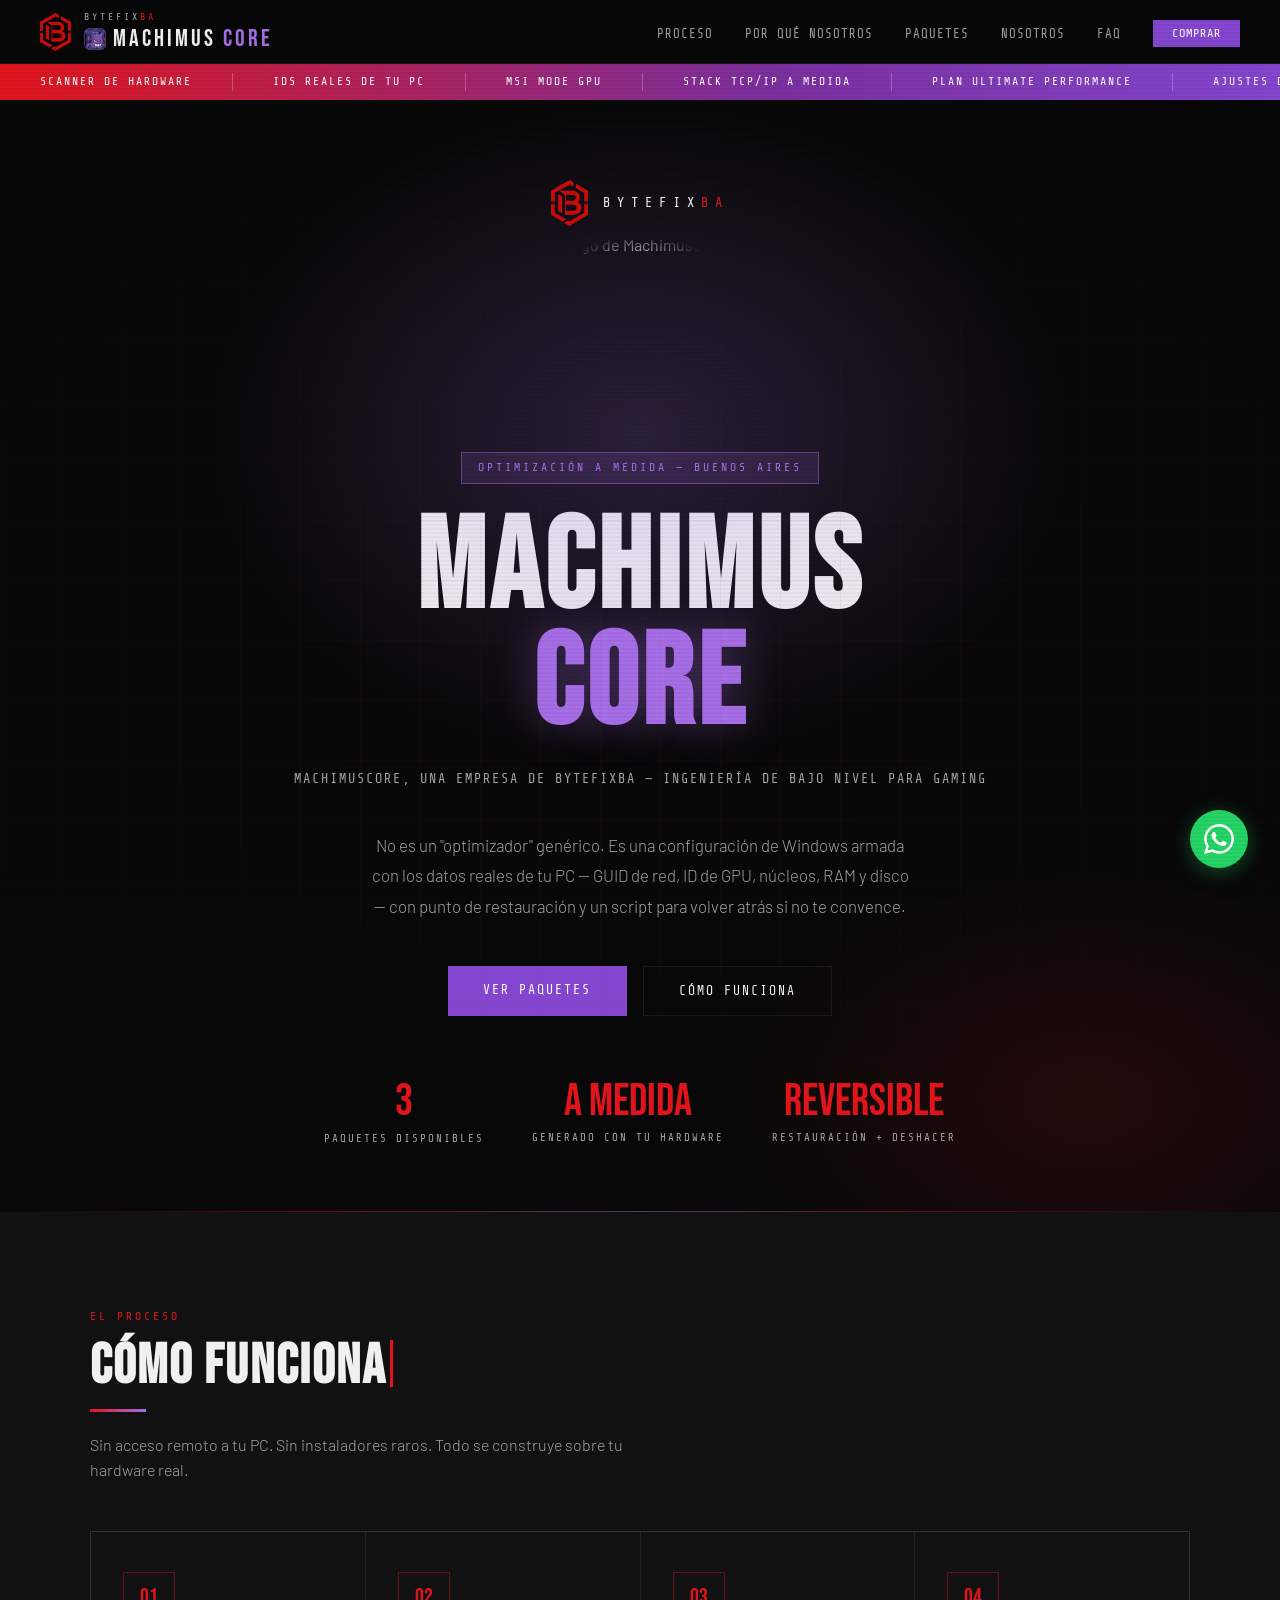
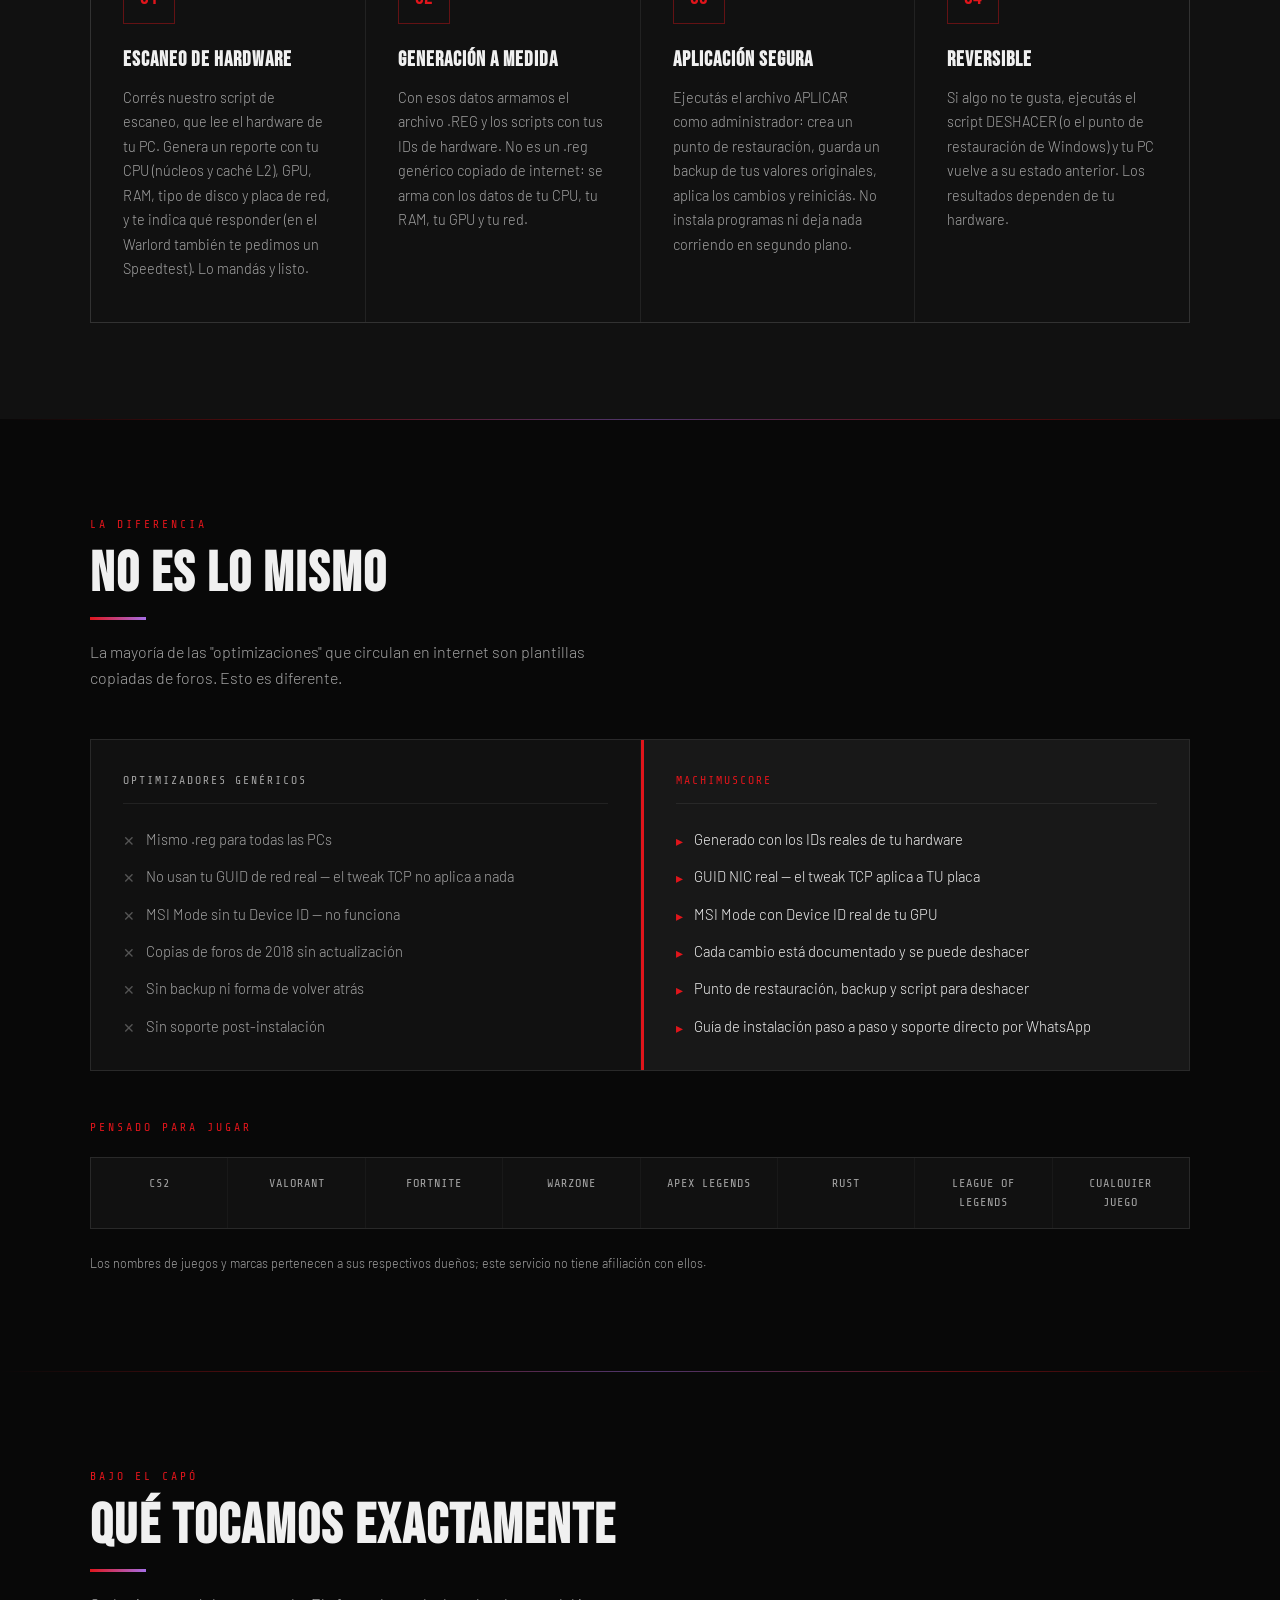
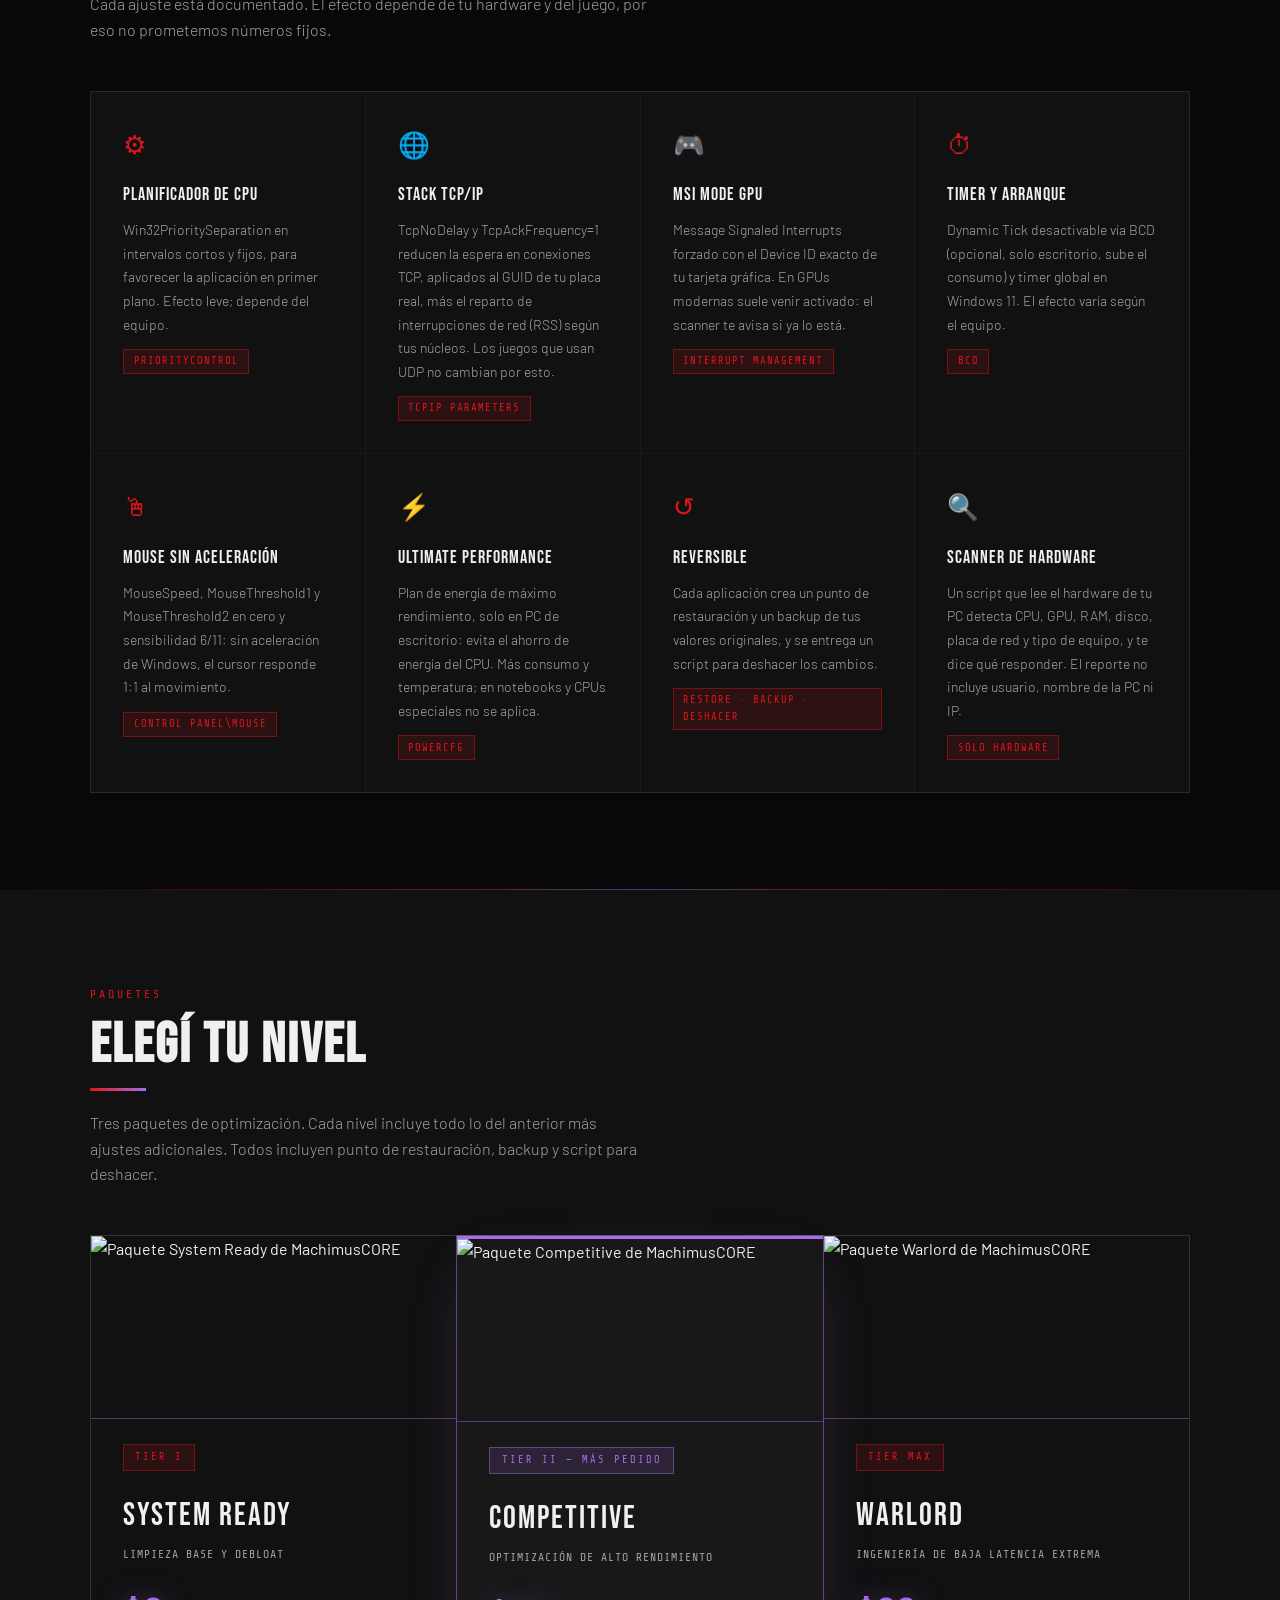
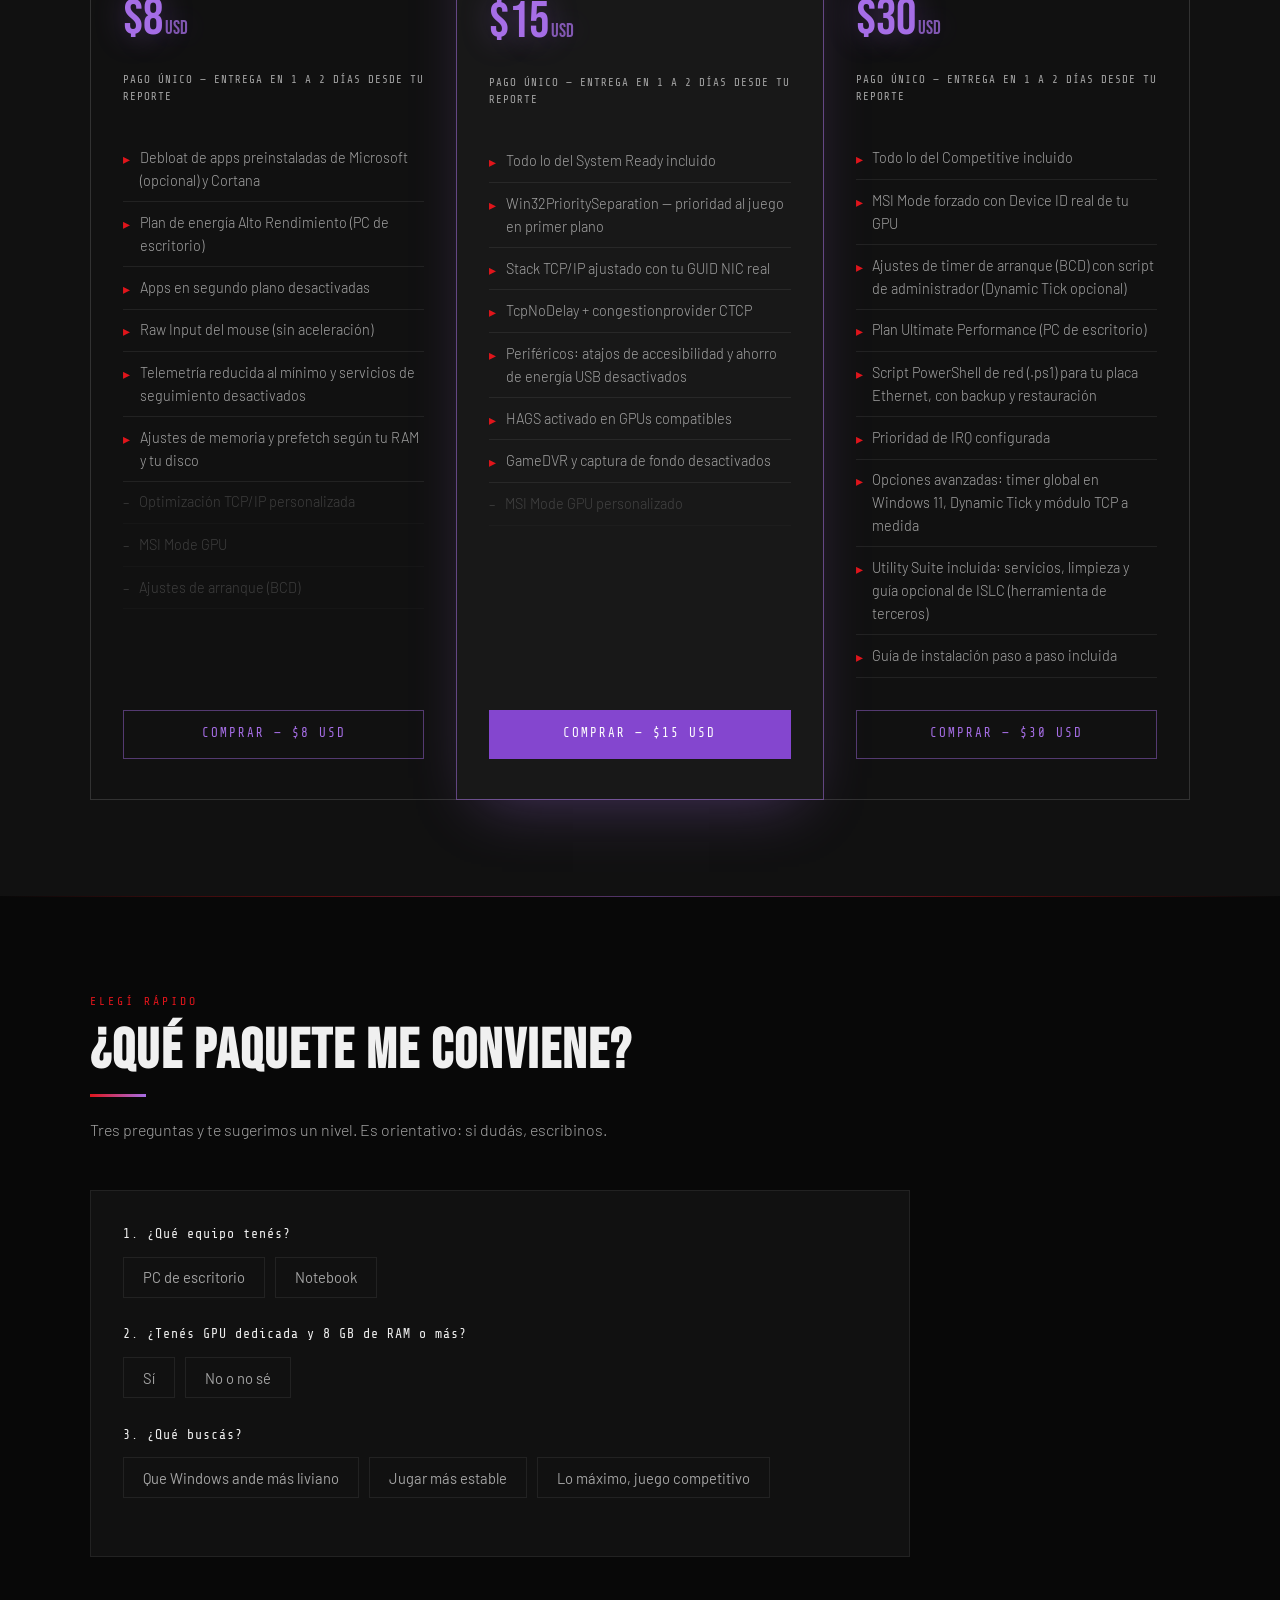
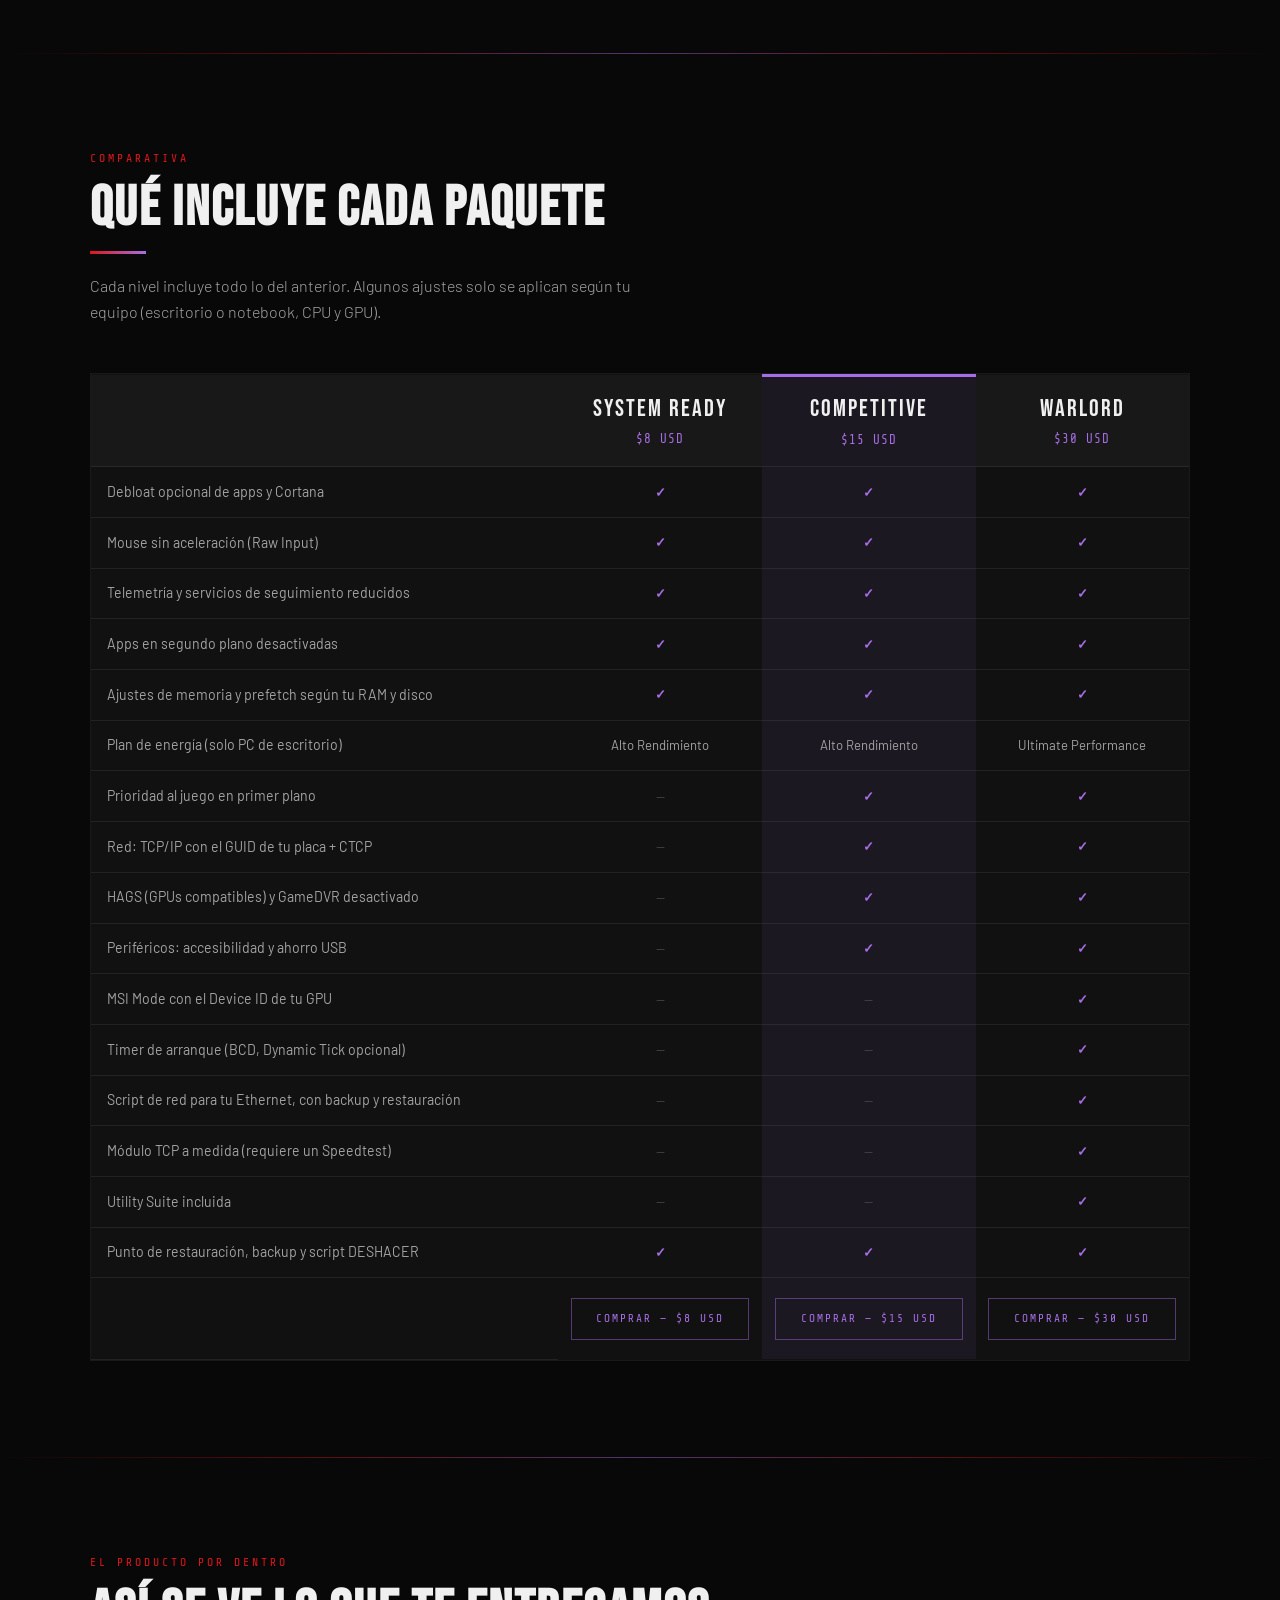
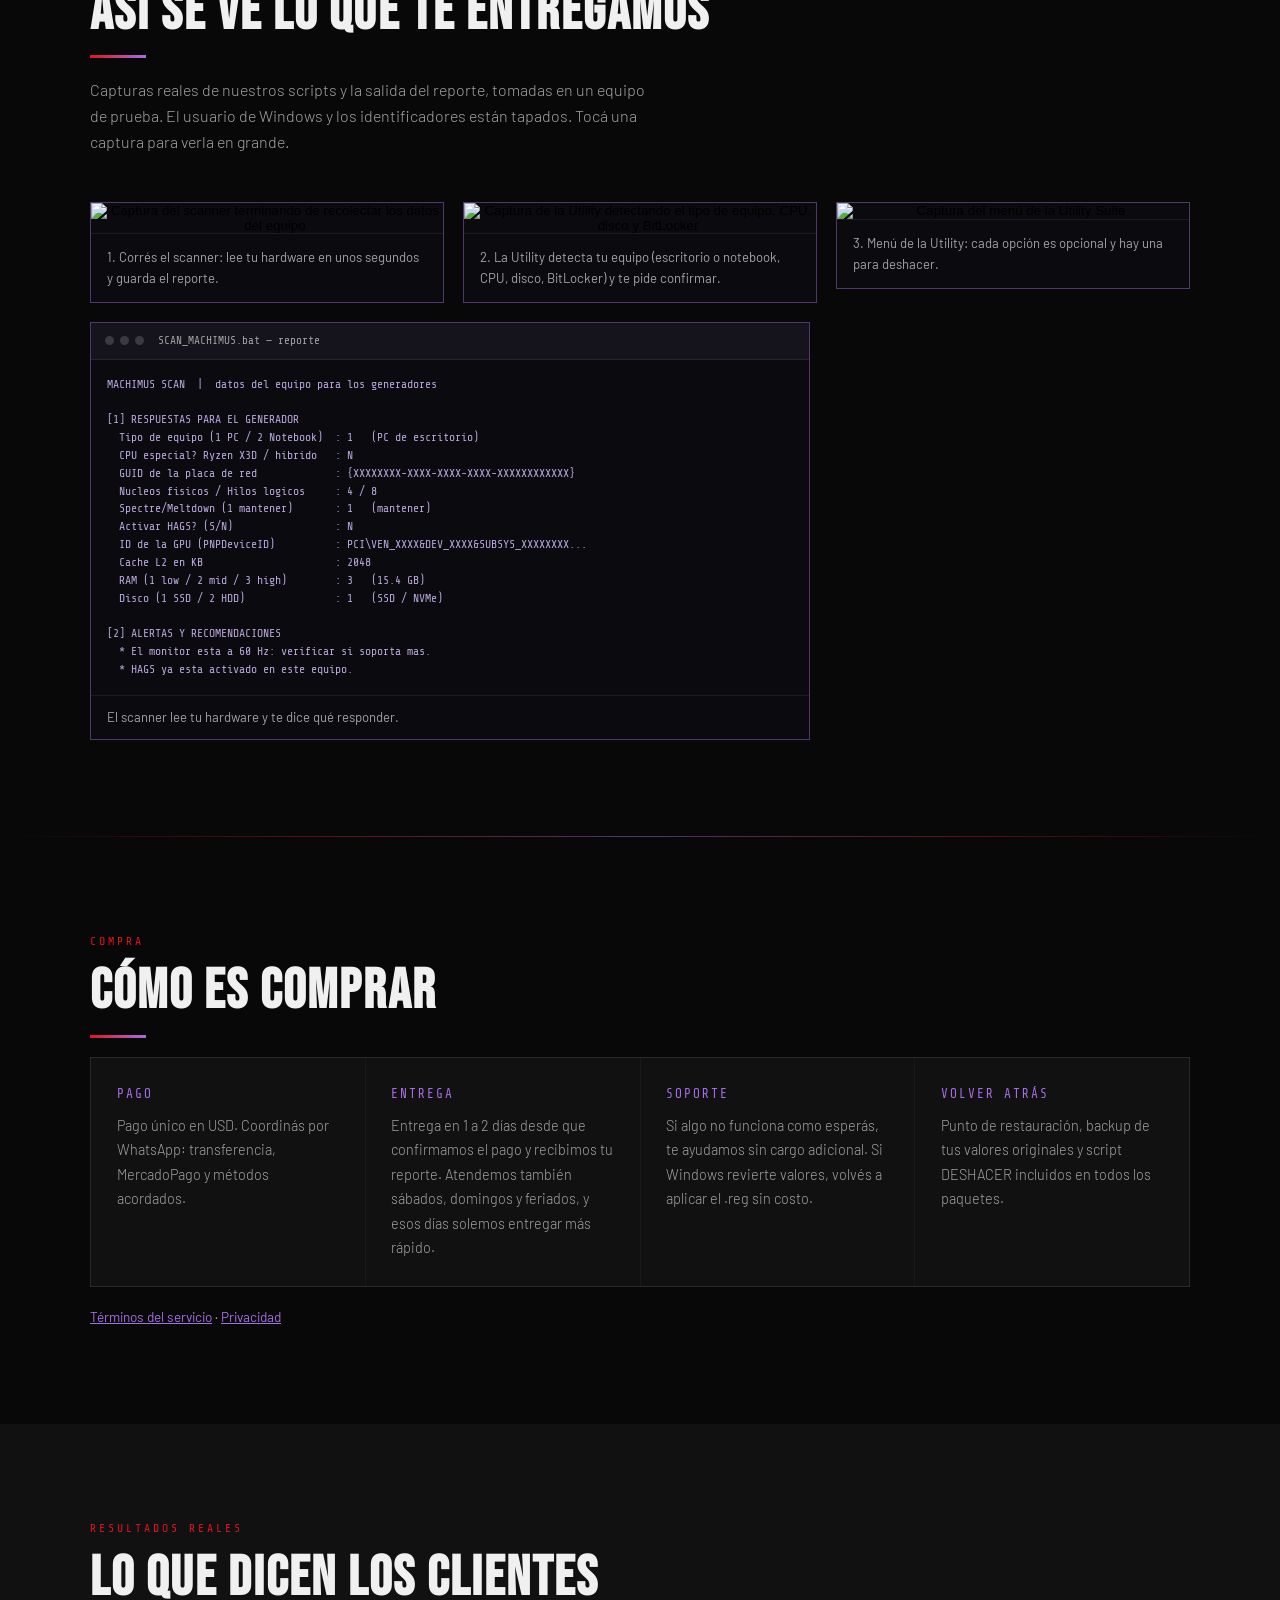
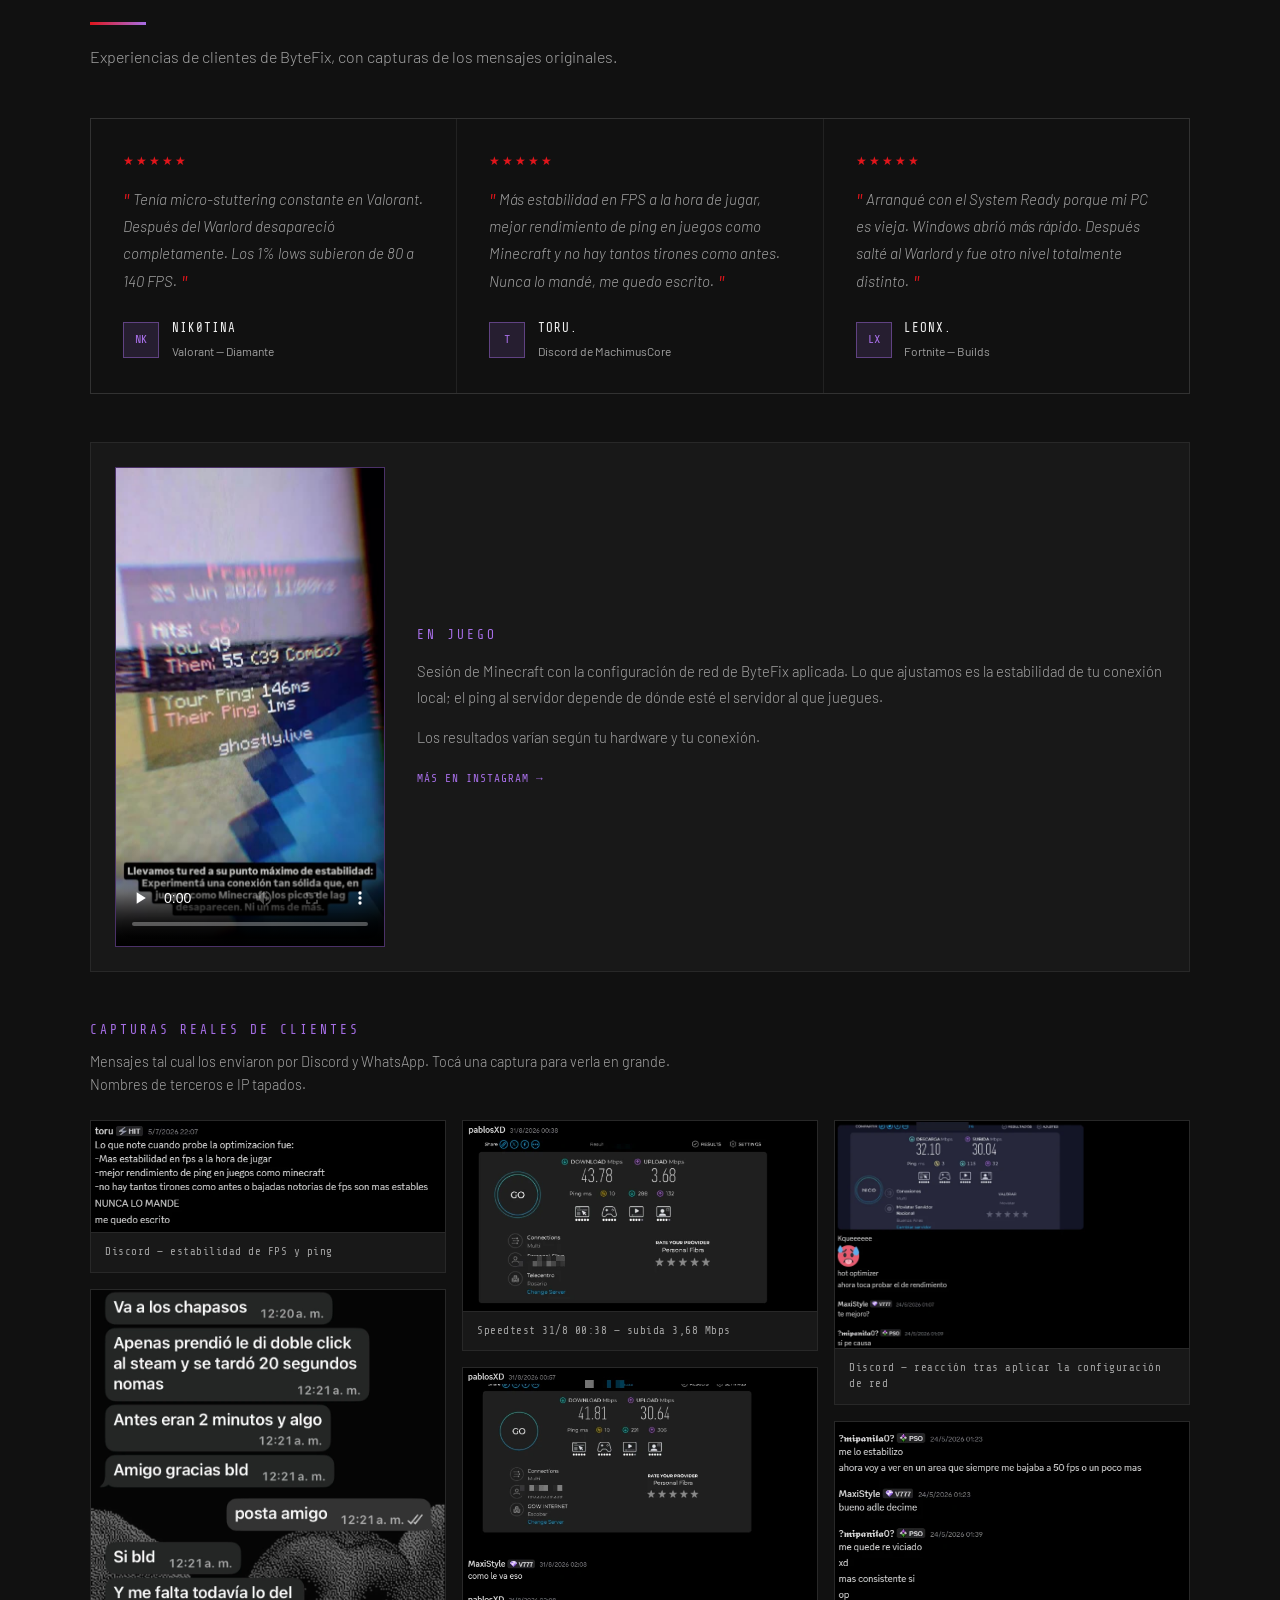
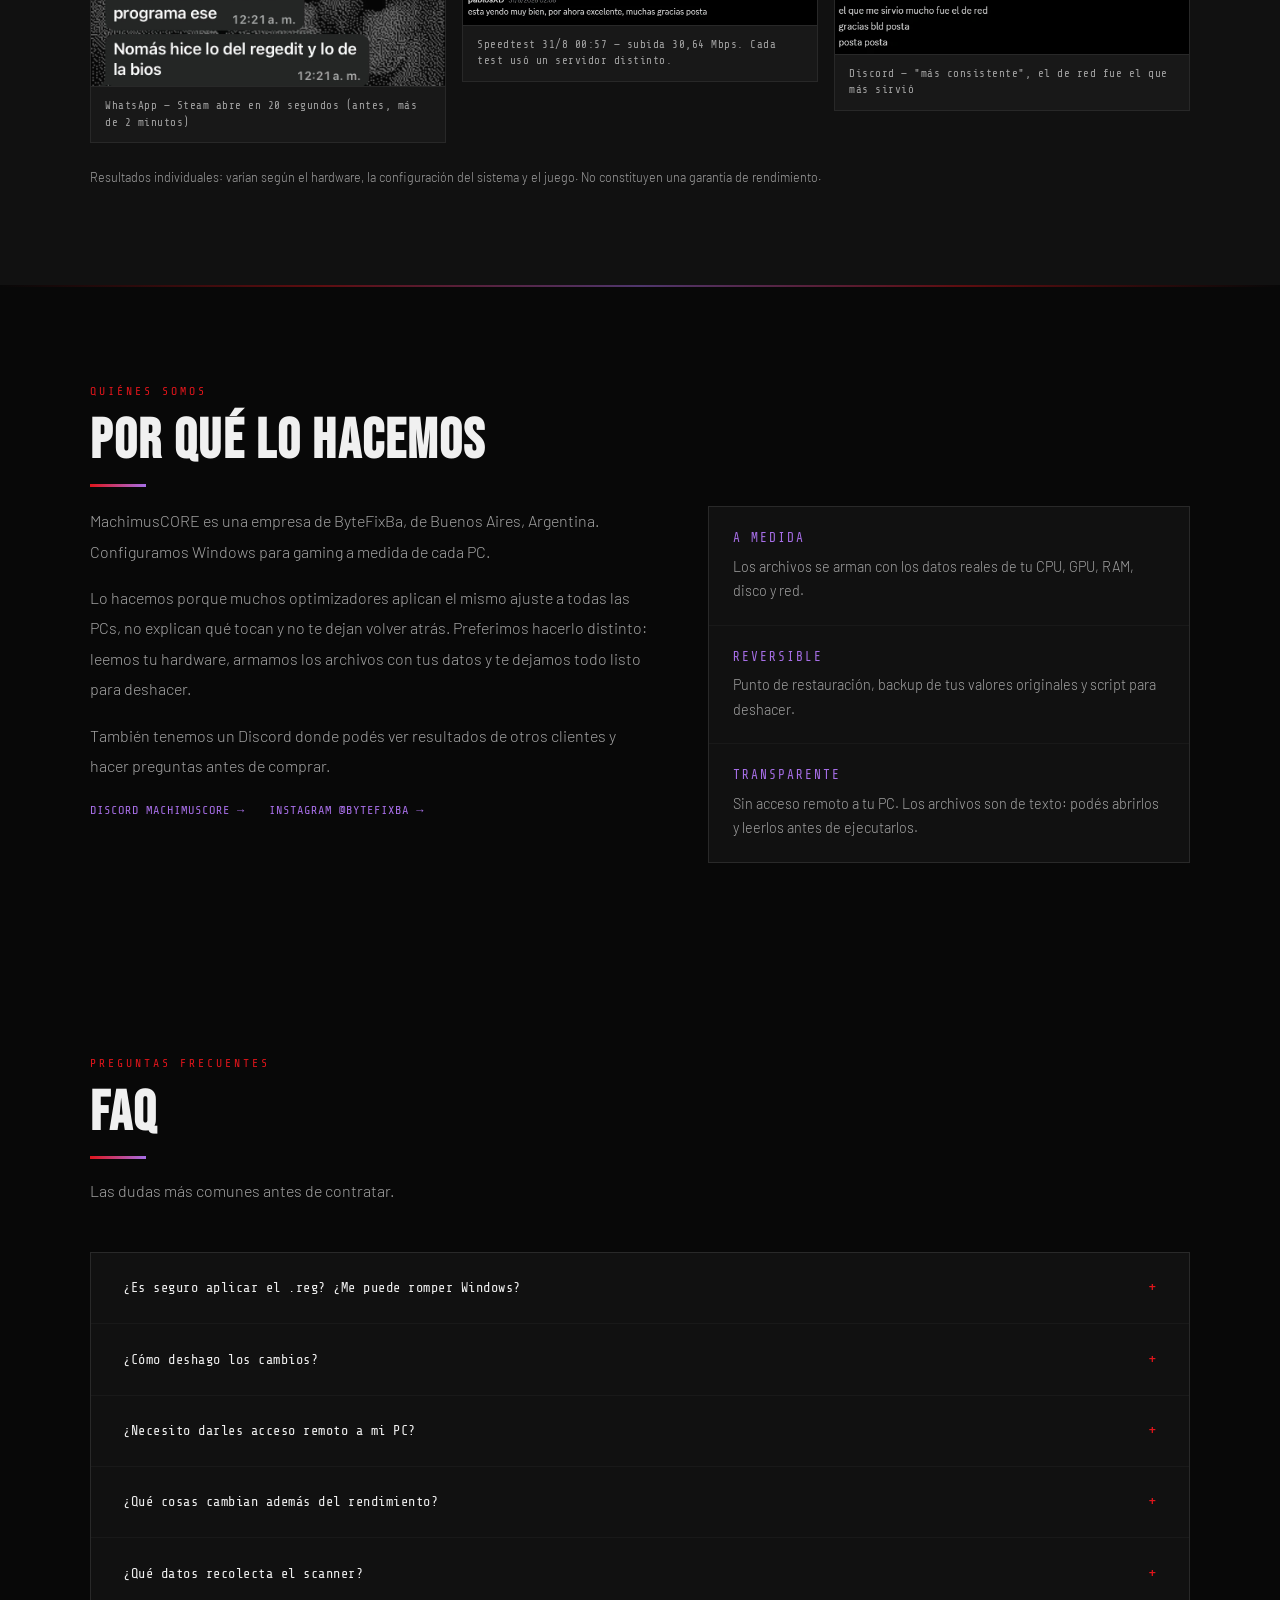
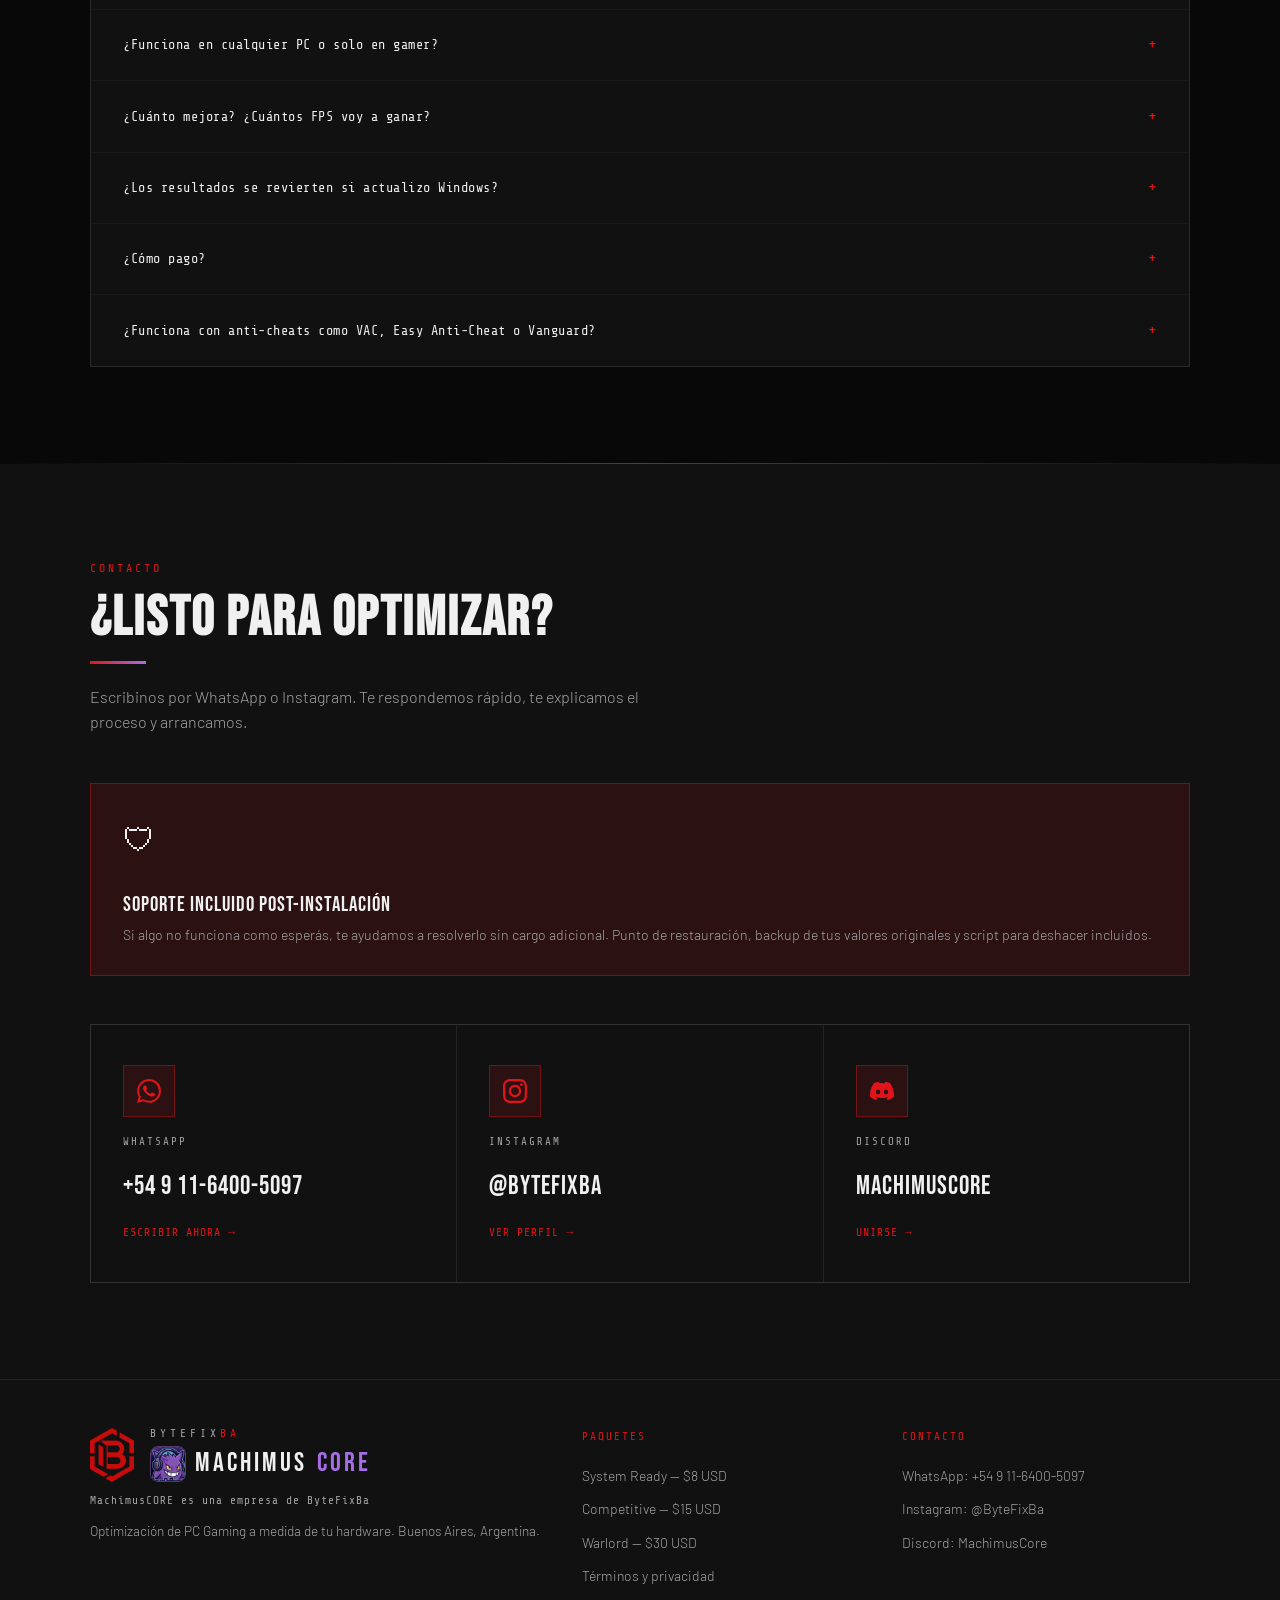
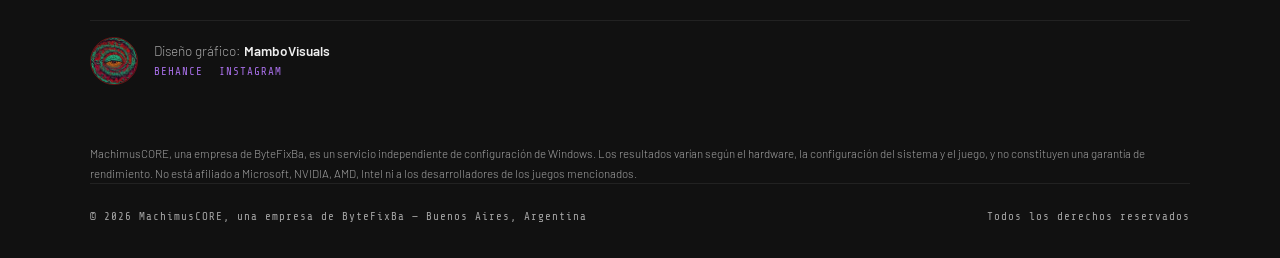
==== commit 86c82e66: "Add files via upload" ====
--- a/index.html
+++ b/index.html
@@ -330,11 +330,91 @@
   @media(max-width:520px){ .fl-bottom { font-size: 1.45rem; letter-spacing: 2px; } .fl-core { width: 28px; height: 28px; } .footer-lockup .f-hex { height: 44px; } .fl-top { font-size: 0.6rem; letter-spacing: 3px; } .footer-company { font-size: 0.62rem; } .hero-parent span { font-size: 0.72rem; letter-spacing: 5px; } }
 
   @media (prefers-reduced-motion: reduce) { .hero-logo { animation: none; } .ticker-track { animation-duration: 120s; } html { scroll-behavior: auto; } }
+
+  /* ===== QUIZ / TABLA / PRODUCTO / COMPRA ===== */
+  .quiz { background: var(--surface); border: 1px solid var(--border); padding: 2rem; max-width: 820px; }
+  .qz-q { margin-bottom: 1.6rem; }
+  .qz-title { font-family: var(--font-mono); font-size: 0.82rem; letter-spacing: 1px; color: var(--text); margin-bottom: 0.8rem; }
+  .qz-opts { display: flex; gap: 0.6rem; flex-wrap: wrap; }
+  .qz-opt { background: transparent; border: 1px solid var(--border); color: var(--text-muted); padding: 0.65rem 1.2rem; font-family: var(--font-body); font-size: 0.92rem; cursor: pointer; transition: border-color 0.2s, color 0.2s, background 0.2s; }
+  .qz-opt:hover { border-color: var(--border-violet); color: var(--text); }
+  .qz-opt.sel { border-color: var(--violet); color: #fff; background: var(--violet-dim); }
+  .qz-result { border-top: 1px solid var(--border-violet); padding-top: 1.5rem; margin-top: 0.5rem; }
+  .qz-result h3 { font-family: var(--font-display); font-size: 2.2rem; letter-spacing: 2px; color: var(--violet); margin-bottom: 0.4rem; }
+  .qz-result p { color: var(--text-muted); font-weight: 300; margin-bottom: 0.8rem; max-width: 620px; }
+  .qz-result .tier-btn { display: inline-block; padding: 0.85rem 1.6rem; text-decoration: none; margin-right: 0.6rem; }
+  .qz-note { font-size: 0.78rem; }
+  .cmp-wrap { overflow-x: auto; border: 1px solid var(--border); }
+  .cmp { width: 100%; min-width: 680px; border-collapse: collapse; background: var(--surface); }
+  .cmp th, .cmp td { padding: 0.85rem 1rem; border-bottom: 1px solid var(--border); text-align: center; font-size: 0.88rem; }
+  .cmp thead th { font-family: var(--font-display); font-size: 1.5rem; letter-spacing: 2px; font-weight: 400; color: var(--text); background: var(--surface2); }
+  .cmp thead th small { display: block; font-family: var(--font-mono); font-size: 0.78rem; letter-spacing: 1px; color: var(--violet); margin-top: 2px; }
+  .cmp tbody th { text-align: left; font-weight: 400; color: var(--text-muted); }
+  .cmp .hl { background: rgba(166,110,230,0.07); }
+  .cmp thead .hl { border-top: 3px solid var(--violet); }
+  .cmp .ck { color: var(--violet); font-weight: 700; }
+  .cmp .no { color: #444; }
+  .cmp tbody td { color: var(--text-muted); font-size: 0.82rem; }
+  .cmp tfoot td { padding: 1.2rem 0.8rem; border-bottom: 0; }
+  .cmp tfoot .tier-btn { display: block; text-decoration: none; padding: 0.7rem 0.4rem; font-size: 0.7rem; text-align: center; }
+  .term-grid { display: grid; grid-template-columns: minmax(0, 720px); gap: 1.2rem; }
+  .term { background: #0b0b0f; border: 1px solid var(--border-violet); min-width: 0; }
+  .term-bar { display: flex; align-items: center; gap: 6px; padding: 0.55rem 0.9rem; background: #15131c; border-bottom: 1px solid var(--border); font-family: var(--font-mono); font-size: 0.7rem; color: var(--text-muted); }
+  .term-bar i { width: 9px; height: 9px; border-radius: 50%; background: #3a3a44; display: block; }
+  .term-bar span { margin-left: 0.5rem; }
+  .term pre { margin: 0; padding: 1rem; overflow-x: auto; font-family: var(--font-mono); font-size: 0.72rem; line-height: 1.55; color: #b9a6de; white-space: pre; }
+  .term figcaption { padding: 0.7rem 1rem; border-top: 1px solid var(--border); font-size: 0.82rem; color: var(--text-muted); }
+  .buy-grid { display: grid; grid-template-columns: repeat(auto-fit, minmax(220px, 1fr)); gap: 1px; background: var(--border); border: 1px solid var(--border); }
+  .buy-card { background: var(--surface); padding: 1.6rem; }
+  .buy-card h3 { font-family: var(--font-mono); font-size: 0.8rem; letter-spacing: 2px; text-transform: uppercase; color: var(--violet); font-weight: 400; margin-bottom: 0.6rem; }
+  .buy-card p { font-size: 0.9rem; color: var(--text-muted); font-weight: 300; line-height: 1.7; }
+  .buy-links { margin-top: 1.2rem; font-size: 0.85rem; color: var(--text-muted); }
+  .buy-links a { color: var(--violet); }
+
+  /* ===== PESOS / CAPTURAS / MOVIL ===== */
+  :root { --text-muted: #a3a3a3; }
+  .tier-ars { font-family: var(--font-mono); font-size: 0.95rem; letter-spacing: 1px; color: var(--violet); opacity: 0.85; margin: -0.2rem 0 0.4rem; min-height: 1.2em; }
+  .ars-inline { display: block; color: var(--text-muted) !important; font-size: 0.68rem !important; }
+  .ars-note { margin-top: 1.2rem; font-size: 0.8rem; color: var(--text-muted); max-width: 720px; }
+  .shot-grid { display: grid; grid-template-columns: repeat(auto-fit, minmax(280px, 1fr)); gap: 1.2rem; margin-bottom: 1.2rem; align-items: start; }
+  .shot { margin: 0; background: #0b0b0f; border: 1px solid var(--border-violet); }
+  .shot .proof-btn { cursor: zoom-in; }
+  .shot img { width: 100%; height: auto; display: block; }
+  .shot figcaption { padding: 0.8rem 1rem; border-top: 1px solid var(--border); font-size: 0.82rem; color: var(--text-muted); line-height: 1.6; }
+  .nav-toggle, .buy-bar { display: none; }
+  @media(max-width:420px){ .bl-bottom { font-size: 1.02rem !important; letter-spacing: 1.5px !important; } .brand-lockup { gap: 0.45rem; } .nav-toggle { margin-right: 0.5rem !important; } }
+  .nav-menu { display: none; }
+  @media(max-width:768px){
+    .nav-toggle { display: block; margin-left: auto; margin-right: 0.7rem; width: 40px; height: 40px; background: none; border: 1px solid var(--border-violet); color: var(--violet); font-size: 1.15rem; cursor: pointer; }
+    nav.open .nav-menu { display: flex; flex-direction: column; position: absolute; top: 100%; left: 0; right: 0; background: rgba(6,6,6,0.98); border-bottom: 1px solid var(--border-violet); padding: 0.4rem 1.2rem 1rem; }
+    .nav-menu a { padding: 0.95rem 0; border-bottom: 1px solid var(--border); font-family: var(--font-mono); font-size: 0.82rem; letter-spacing: 1px; color: var(--text); text-decoration: none; text-transform: uppercase; }
+    .wa-float { display: none; }
+    .buy-bar { display: block; position: fixed; left: 0; right: 0; bottom: 0; z-index: 998; text-align: center; background: var(--violet-btn); color: #fff; font-family: var(--font-mono); font-size: 0.85rem; letter-spacing: 2px; text-transform: uppercase; text-decoration: none; padding: 1rem 1rem calc(1rem + env(safe-area-inset-bottom, 0px)); box-shadow: 0 -8px 30px rgba(0,0,0,0.5); }
+    body { padding-bottom: 60px; }
+  }
+  .about-grid { display: grid; grid-template-columns: 1.2fr 1fr; gap: 2.5rem; align-items: start; }
+  @media(max-width:860px){ .about-grid { grid-template-columns: 1fr; } }
+  .about-text p { color: var(--text-muted); font-weight: 300; line-height: 1.9; margin-bottom: 1rem; max-width: 560px; }
+  .about-links { display: flex; gap: 1.5rem; flex-wrap: wrap; margin-top: 1.2rem; }
+  .about-links a { font-family: var(--font-mono); font-size: 0.75rem; letter-spacing: 1px; text-transform: uppercase; color: var(--violet); text-decoration: none; }
+  .about-links a:hover { text-decoration: underline; }
+  .about-pillars { display: grid; gap: 1px; background: var(--border); border: 1px solid var(--border); }
+  .pillar { background: var(--surface); padding: 1.3rem 1.5rem; transition: box-shadow 0.25s; }
+  .pillar:hover { box-shadow: inset 3px 0 0 var(--violet); }
+  .pillar h3 { font-family: var(--font-mono); font-size: 0.8rem; letter-spacing: 2px; text-transform: uppercase; color: var(--violet); font-weight: 400; margin-bottom: 0.4rem; }
+  .pillar p { font-size: 0.9rem; color: var(--text-muted); font-weight: 300; line-height: 1.7; }
 </style>
+<!-- Para compartir en WhatsApp/Instagram: cuando tengas dominio, descomentar y reemplazar TU_DOMINIO
+<meta property="og:image" content="https://TU_DOMINIO/assets/img/og-image.jpg">
+<meta name="twitter:card" content="summary_large_image">
+<meta name="twitter:image" content="https://TU_DOMINIO/assets/img/og-image.jpg">
+<link rel="canonical" href="https://TU_DOMINIO/">
+-->
 </head>
 <body>
 
 <!-- FLOATING WHATSAPP -->
+<a href="https://wa.me/5491164005097?text=Hola!%20Quiero%20comprar%20un%20paquete%20de%20MachimusCORE" class="buy-bar" data-track="barra-movil" target="_blank" rel="noopener noreferrer">Comprar por WhatsApp</a>
 <a href="https://wa.me/5491164005097?text=Hola!%20Quiero%20informacion%20sobre%20MachimusCORE" class="wa-float" target="_blank" rel="noopener noreferrer" aria-label="Contactar por WhatsApp">
   <svg viewBox="0 0 24 24" xmlns="http://www.w3.org/2000/svg"><path d="M17.472 14.382c-.297-.149-1.758-.867-2.03-.967-.273-.099-.471-.148-.67.15-.197.297-.767.966-.94 1.164-.173.199-.347.223-.644.075-.297-.15-1.255-.463-2.39-1.475-.883-.788-1.48-1.761-1.653-2.059-.173-.297-.018-.458.13-.606.134-.133.298-.347.446-.52.149-.174.198-.298.298-.497.099-.198.05-.371-.025-.52-.075-.149-.669-1.612-.916-2.207-.242-.579-.487-.5-.669-.51-.173-.008-.371-.01-.57-.01-.198 0-.52.074-.792.372-.272.297-1.04 1.016-1.04 2.479 0 1.462 1.065 2.875 1.213 3.074.149.198 2.096 3.2 5.077 4.487.709.306 1.262.489 1.694.625.712.227 1.36.195 1.871.118.571-.085 1.758-.719 2.006-1.413.248-.694.248-1.289.173-1.413-.074-.124-.272-.198-.57-.347m-5.421 7.403h-.004a9.87 9.87 0 01-5.031-1.378l-.361-.214-3.741.982.998-3.648-.235-.374a9.86 9.86 0 01-1.51-5.26c.001-5.45 4.436-9.884 9.888-9.884 2.64 0 5.122 1.03 6.988 2.898a9.825 9.825 0 012.893 6.994c-.003 5.45-4.437 9.884-9.885 9.884m8.413-18.297A11.815 11.815 0 0012.05 0C5.495 0 .16 5.335.157 11.892c0 2.096.547 4.142 1.588 5.945L.057 24l6.305-1.654a11.882 11.882 0 005.683 1.448h.005c6.554 0 11.89-5.335 11.893-11.893a11.821 11.821 0 00-3.48-8.413z"/></svg>
 </a>
@@ -348,13 +428,16 @@
       <span class="bl-bottom"><img class="bl-core" src="assets/img/machimus-icon.png" alt="" width="22" height="22">MACHIMUS<b>CORE</b></span>
     </span>
   </a>
+  <button type="button" class="nav-toggle" id="navToggle" aria-label="Abrir menú" aria-expanded="false">☰</button>
   <ul class="nav-links">
     <li><a href="#como-funciona">Proceso</a></li>
     <li><a href="#por-que">Por qué nosotros</a></li>
     <li><a href="#tiers">Paquetes</a></li>
+    <li><a href="#nosotros">Nosotros</a></li>
     <li><a href="#faq">FAQ</a></li>
-    <li><a href="#contacto" class="nav-cta">Contratar</a></li>
+    <li><a href="#tiers" class="nav-cta" data-track="nav-comprar">Comprar</a></li>
   </ul>
+  <div class="nav-menu" id="navMenu"><a href="#como-funciona">Proceso</a><a href="#por-que">Por qué nosotros</a><a href="#tiers">Paquetes</a><a href="#elegir">¿Cuál me conviene?</a><a href="#nosotros">Quiénes somos</a><a href="#faq">FAQ</a></div>
 </nav>
 
 <!-- TICKER -->
@@ -385,7 +468,7 @@
 <section id="hero">
   <div class="hero-grid"></div>
   <div class="hero-parent"><img src="assets/img/bytefix-logo.png" alt="" width="37" height="46"><span>BYTEFIX<em>BA</em></span></div>
-  <img class="hero-logo" src="assets/img/machimus-core.jpg" alt="Logo de MachimusCORE" width="250" height="250">
+  <img class="hero-logo" src="assets/img/machimus-core.webp" alt="Logo de MachimusCORE" width="250" height="250">
   <div class="hero-badge">Optimización a medida — Buenos Aires</div>
   <h1 class="hero-title">MACHIMUS<span>CORE</span></h1>
   <p class="hero-sub">MachimusCORE, una empresa de ByteFixBa — Ingeniería de Bajo Nivel para Gaming</p>
@@ -553,12 +636,13 @@
     <p class="section-desc">Tres paquetes de optimización. Cada nivel incluye todo lo del anterior más ajustes adicionales. Todos incluyen punto de restauración, backup y script para deshacer.</p>
     <div class="tiers-grid">
       <div class="tier">
-        <img class="tier-img" src="assets/img/tier-system-ready.jpg" alt="Paquete System Ready de MachimusCORE" width="900" height="450" loading="lazy">
+        <img class="tier-img" src="assets/img/tier-system-ready.webp" alt="Paquete System Ready de MachimusCORE" width="900" height="450" loading="lazy">
         <div class="tier-badge">Tier I</div>
         <div class="tier-name">SYSTEM READY</div>
         <div class="tier-tagline">Limpieza base y debloat</div>
         <div class="tier-price">$8<span style="font-size:1.2rem">USD</span></div>
-        <div class="tier-price-note">Pago único — entrega al recibir tu reporte</div>
+        <div class="tier-ars" data-usd="8"></div>
+        <div class="tier-price-note">Pago único — entrega en 1 a 2 días desde tu reporte</div>
         <ul class="tier-features">
           <li>Debloat de apps preinstaladas de Microsoft (opcional) y Cortana</li>
           <li>Plan de energía Alto Rendimiento (PC de escritorio)</li>
@@ -570,16 +654,17 @@
           <li class="inactive">MSI Mode GPU</li>
           <li class="inactive">Ajustes de arranque (BCD)</li>
         </ul>
-        <a href="https://wa.me/5491164005097?text=Hola!%20Quiero%20el%20paquete%20System%20Ready%20($8)" class="tier-btn" target="_blank" rel="noopener noreferrer">Contratar — $8 USD</a>
+        <a href="https://wa.me/5491164005097?text=Hola!%20Quiero%20el%20paquete%20System%20Ready%20($8)" class="tier-btn" data-track="comprar-tier" target="_blank" rel="noopener noreferrer">Comprar — $8 USD</a>
       </div>
 
       <div class="tier featured">
-        <img class="tier-img" src="assets/img/tier-competitive.jpg" alt="Paquete Competitive de MachimusCORE" width="900" height="450" loading="lazy">
+        <img class="tier-img" src="assets/img/tier-competitive.webp" alt="Paquete Competitive de MachimusCORE" width="900" height="450" loading="lazy">
         <div class="tier-badge">Tier II — Más pedido</div>
         <div class="tier-name">COMPETITIVE</div>
         <div class="tier-tagline">Optimización de alto rendimiento</div>
         <div class="tier-price">$15<span style="font-size:1.2rem">USD</span></div>
-        <div class="tier-price-note">Pago único — entrega al recibir tu reporte</div>
+        <div class="tier-ars" data-usd="15"></div>
+        <div class="tier-price-note">Pago único — entrega en 1 a 2 días desde tu reporte</div>
         <ul class="tier-features">
           <li>Todo lo del System Ready incluido</li>
           <li>Win32PrioritySeparation — prioridad al juego en primer plano</li>
@@ -590,16 +675,17 @@
           <li>GameDVR y captura de fondo desactivados</li>
           <li class="inactive">MSI Mode GPU personalizado</li>
         </ul>
-        <a href="https://wa.me/5491164005097?text=Hola!%20Quiero%20el%20paquete%20Competitive%20($15)" class="tier-btn" target="_blank" rel="noopener noreferrer">Contratar — $15 USD</a>
+        <a href="https://wa.me/5491164005097?text=Hola!%20Quiero%20el%20paquete%20Competitive%20($15)" class="tier-btn" data-track="comprar-tier" target="_blank" rel="noopener noreferrer">Comprar — $15 USD</a>
       </div>
 
       <div class="tier">
-        <img class="tier-img" src="assets/img/tier-warlord.jpg" alt="Paquete Warlord de MachimusCORE" width="900" height="450" loading="lazy">
+        <img class="tier-img" src="assets/img/tier-warlord.webp" alt="Paquete Warlord de MachimusCORE" width="900" height="450" loading="lazy">
         <div class="tier-badge">Tier MAX</div>
         <div class="tier-name">WARLORD</div>
         <div class="tier-tagline">Ingeniería de baja latencia extrema</div>
         <div class="tier-price">$30<span style="font-size:1.2rem">USD</span></div>
-        <div class="tier-price-note">Pago único — entrega al recibir tu reporte</div>
+        <div class="tier-ars" data-usd="30"></div>
+        <div class="tier-price-note">Pago único — entrega en 1 a 2 días desde tu reporte</div>
         <ul class="tier-features">
           <li>Todo lo del Competitive incluido</li>
           <li>MSI Mode forzado con Device ID real de tu GPU</li>
@@ -611,13 +697,99 @@
           <li>Utility Suite incluida: servicios, limpieza y guía opcional de ISLC (herramienta de terceros)</li>
           <li>Guía de instalación paso a paso incluida</li>
         </ul>
-        <a href="https://wa.me/5491164005097?text=Hola!%20Quiero%20el%20paquete%20Warlord%20($30)" class="tier-btn" target="_blank" rel="noopener noreferrer">Contratar — $30 USD</a>
-      </div>
-    </div>
+        <a href="https://wa.me/5491164005097?text=Hola!%20Quiero%20el%20paquete%20Warlord%20($30)" class="tier-btn" data-track="comprar-tier" target="_blank" rel="noopener noreferrer">Comprar — $30 USD</a>
+      </div>
+    </div>
+      <p class="ars-note" id="arsNote" hidden></p>
   </div>
 </section>
 
 <div class="divider"></div>
+
+<!-- QUIZ -->
+<section id="elegir">
+  <div class="section-inner">
+    <p class="section-label">Elegí rápido</p>
+    <h2 class="section-title">¿Qué paquete me conviene?</h2>
+    <p class="section-desc">Tres preguntas y te sugerimos un nivel. Es orientativo: si dudás, escribinos.</p>
+    <div class="quiz" id="quiz">
+      <div class="qz-q"><div class="qz-title">1. ¿Qué equipo tenés?</div><div class="qz-opts"><button type="button" class="qz-opt" data-q="eq" data-v="pc">PC de escritorio</button><button type="button" class="qz-opt" data-q="eq" data-v="nb">Notebook</button></div></div>
+      <div class="qz-q"><div class="qz-title">2. ¿Tenés GPU dedicada y 8 GB de RAM o más?</div><div class="qz-opts"><button type="button" class="qz-opt" data-q="hw" data-v="si">Sí</button><button type="button" class="qz-opt" data-q="hw" data-v="no">No o no sé</button></div></div>
+      <div class="qz-q"><div class="qz-title">3. ¿Qué buscás?</div><div class="qz-opts"><button type="button" class="qz-opt" data-q="go" data-v="fluido">Que Windows ande más liviano</button><button type="button" class="qz-opt" data-q="go" data-v="estable">Jugar más estable</button><button type="button" class="qz-opt" data-q="go" data-v="max">Lo máximo, juego competitivo</button></div></div>
+      <div class="qz-result" id="qzResult" hidden></div>
+    </div>
+  </div>
+</section>
+
+<div class="divider"></div>
+
+<!-- COMPARATIVA -->
+<section id="comparar">
+  <div class="section-inner">
+    <p class="section-label">Comparativa</p>
+    <h2 class="section-title">Qué incluye cada paquete</h2>
+    <p class="section-desc">Cada nivel incluye todo lo del anterior. Algunos ajustes solo se aplican según tu equipo (escritorio o notebook, CPU y GPU).</p>
+    <div class="cmp-wrap"><table class="cmp">
+      <thead><tr><th></th><th>System Ready<small>$8 USD</small><small class="ars-inline" data-usd="8"></small></th><th class="hl">Competitive<small>$15 USD</small><small class="ars-inline" data-usd="15"></small></th><th>Warlord<small>$30 USD</small><small class="ars-inline" data-usd="30"></small></th></tr></thead>
+      <tbody><tr><th scope="row">Debloat opcional de apps y Cortana</th><td><span class="ck">✓</span></td><td class="hl"><span class="ck">✓</span></td><td><span class="ck">✓</span></td></tr><tr><th scope="row">Mouse sin aceleración (Raw Input)</th><td><span class="ck">✓</span></td><td class="hl"><span class="ck">✓</span></td><td><span class="ck">✓</span></td></tr><tr><th scope="row">Telemetría y servicios de seguimiento reducidos</th><td><span class="ck">✓</span></td><td class="hl"><span class="ck">✓</span></td><td><span class="ck">✓</span></td></tr><tr><th scope="row">Apps en segundo plano desactivadas</th><td><span class="ck">✓</span></td><td class="hl"><span class="ck">✓</span></td><td><span class="ck">✓</span></td></tr><tr><th scope="row">Ajustes de memoria y prefetch según tu RAM y disco</th><td><span class="ck">✓</span></td><td class="hl"><span class="ck">✓</span></td><td><span class="ck">✓</span></td></tr><tr><th scope="row">Plan de energía (solo PC de escritorio)</th><td>Alto Rendimiento</td><td class="hl">Alto Rendimiento</td><td>Ultimate Performance</td></tr><tr><th scope="row">Prioridad al juego en primer plano</th><td><span class="no">—</span></td><td class="hl"><span class="ck">✓</span></td><td><span class="ck">✓</span></td></tr><tr><th scope="row">Red: TCP/IP con el GUID de tu placa + CTCP</th><td><span class="no">—</span></td><td class="hl"><span class="ck">✓</span></td><td><span class="ck">✓</span></td></tr><tr><th scope="row">HAGS (GPUs compatibles) y GameDVR desactivado</th><td><span class="no">—</span></td><td class="hl"><span class="ck">✓</span></td><td><span class="ck">✓</span></td></tr><tr><th scope="row">Periféricos: accesibilidad y ahorro USB</th><td><span class="no">—</span></td><td class="hl"><span class="ck">✓</span></td><td><span class="ck">✓</span></td></tr><tr><th scope="row">MSI Mode con el Device ID de tu GPU</th><td><span class="no">—</span></td><td class="hl"><span class="no">—</span></td><td><span class="ck">✓</span></td></tr><tr><th scope="row">Timer de arranque (BCD, Dynamic Tick opcional)</th><td><span class="no">—</span></td><td class="hl"><span class="no">—</span></td><td><span class="ck">✓</span></td></tr><tr><th scope="row">Script de red para tu Ethernet, con backup y restauración</th><td><span class="no">—</span></td><td class="hl"><span class="no">—</span></td><td><span class="ck">✓</span></td></tr><tr><th scope="row">Módulo TCP a medida (requiere un Speedtest)</th><td><span class="no">—</span></td><td class="hl"><span class="no">—</span></td><td><span class="ck">✓</span></td></tr><tr><th scope="row">Utility Suite incluida</th><td><span class="no">—</span></td><td class="hl"><span class="no">—</span></td><td><span class="ck">✓</span></td></tr><tr><th scope="row">Punto de restauración, backup y script DESHACER</th><td><span class="ck">✓</span></td><td class="hl"><span class="ck">✓</span></td><td><span class="ck">✓</span></td></tr></tbody>
+      <tfoot><tr><th></th><td><a href="https://wa.me/5491164005097?text=Hola!%20Quiero%20el%20paquete%20System Ready%20($8)" class="tier-btn" data-track="tabla-system-ready" target="_blank" rel="noopener noreferrer">Comprar — $8 USD</a></td><td class="hl"><a href="https://wa.me/5491164005097?text=Hola!%20Quiero%20el%20paquete%20Competitive%20($15)" class="tier-btn" data-track="tabla-competitive" target="_blank" rel="noopener noreferrer">Comprar — $15 USD</a></td><td><a href="https://wa.me/5491164005097?text=Hola!%20Quiero%20el%20paquete%20Warlord%20($30)" class="tier-btn" data-track="tabla-warlord" target="_blank" rel="noopener noreferrer">Comprar — $30 USD</a></td></tr></tfoot>
+    </table></div>
+  </div>
+</section>
+
+<div class="divider"></div>
+
+<!-- PRODUCTO POR DENTRO -->
+<section id="producto">
+  <div class="section-inner">
+    <p class="section-label">El producto por dentro</p>
+    <h2 class="section-title">Así se ve lo que te entregamos</h2>
+    <p class="section-desc">Capturas reales de nuestros scripts y la salida del reporte, tomadas en un equipo de prueba. El usuario de Windows y los identificadores están tapados. Tocá una captura para verla en grande.</p>
+        <div class="shot-grid">
+      <figure class="shot"><button type="button" class="proof-btn" data-full="assets/img/shot-scanner.webp"><img src="assets/img/shot-scanner.webp" alt="Captura del scanner terminando de recolectar los datos del equipo" loading="lazy"></button><figcaption>1. Corrés el scanner: lee tu hardware en unos segundos y guarda el reporte.</figcaption></figure>
+      <figure class="shot"><button type="button" class="proof-btn" data-full="assets/img/shot-detect.webp"><img src="assets/img/shot-detect.webp" alt="Captura de la Utility detectando el tipo de equipo, CPU, disco y BitLocker" loading="lazy"></button><figcaption>2. La Utility detecta tu equipo (escritorio o notebook, CPU, disco, BitLocker) y te pide confirmar.</figcaption></figure>
+      <figure class="shot"><button type="button" class="proof-btn" data-full="assets/img/shot-utility.webp"><img src="assets/img/shot-utility.webp" alt="Captura del menú de la Utility Suite" loading="lazy"></button><figcaption>3. Menú de la Utility: cada opción es opcional y hay una para deshacer.</figcaption></figure>
+    </div>
+    <div class="term-grid">
+      <figure class="term"><div class="term-bar"><i></i><i></i><i></i><span>SCAN_MACHIMUS.bat — reporte</span></div>
+<pre>MACHIMUS SCAN  |  datos del equipo para los generadores
+
+[1] RESPUESTAS PARA EL GENERADOR
+  Tipo de equipo (1 PC / 2 Notebook)  : 1   (PC de escritorio)
+  CPU especial? Ryzen X3D / hibrido   : N
+  GUID de la placa de red             : {XXXXXXXX-XXXX-XXXX-XXXX-XXXXXXXXXXXX}
+  Nucleos fisicos / Hilos logicos     : 4 / 8
+  Spectre/Meltdown (1 mantener)       : 1   (mantener)
+  Activar HAGS? (S/N)                 : N
+  ID de la GPU (PNPDeviceID)          : PCI\VEN_XXXX&amp;DEV_XXXX&amp;SUBSYS_XXXXXXXX...
+  Cache L2 en KB                      : 2048
+  RAM (1 low / 2 mid / 3 high)        : 3   (15.4 GB)
+  Disco (1 SSD / 2 HDD)               : 1   (SSD / NVMe)
+
+[2] ALERTAS Y RECOMENDACIONES
+  * El monitor esta a 60 Hz: verificar si soporta mas.
+  * HAGS ya esta activado en este equipo.</pre>
+        <figcaption>El scanner lee tu hardware y te dice qué responder.</figcaption></figure>
+          </div>
+  </div>
+</section>
+
+<div class="divider"></div>
+
+<!-- COMPRA SEGURA -->
+<section id="compra">
+  <div class="section-inner">
+    <p class="section-label">Compra</p>
+    <h2 class="section-title">Cómo es comprar</h2>
+    <div class="buy-grid">
+      <div class="buy-card"><h3>Pago</h3><p>Pago único en USD. Coordinás por WhatsApp: transferencia, MercadoPago y métodos acordados.</p></div>
+      <div class="buy-card"><h3>Entrega</h3><p>Entrega en 1 a 2 días desde que confirmamos el pago y recibimos tu reporte. Atendemos también sábados, domingos y feriados, y esos días solemos entregar más rápido.</p></div>
+      <div class="buy-card"><h3>Soporte</h3><p>Si algo no funciona como esperás, te ayudamos sin cargo adicional. Si Windows revierte valores, volvés a aplicar el .reg sin costo.</p></div>
+      <div class="buy-card"><h3>Volver atrás</h3><p>Punto de restauración, backup de tus valores originales y script DESHACER incluidos en todos los paquetes.</p></div>
+    </div>
+    <p class="buy-links"><a href="legal.html#terminos">Términos del servicio</a> · <a href="legal.html#privacidad">Privacidad</a></p>
+  </div>
+</section>
 
 <!-- TESTIMONIOS -->
 <section id="testimonios">
@@ -679,6 +851,32 @@
 
 <div class="divider"></div>
 
+<div class="divider"></div>
+
+<!-- NOSOTROS -->
+<section id="nosotros">
+  <div class="section-inner">
+    <p class="section-label">Quiénes somos</p>
+    <h2 class="section-title">Por qué lo hacemos</h2>
+    <div class="about-grid">
+      <div class="about-text">
+        <p>MachimusCORE es una empresa de ByteFixBa, de Buenos Aires, Argentina. Configuramos Windows para gaming a medida de cada PC.</p>
+        <p>Lo hacemos porque muchos optimizadores aplican el mismo ajuste a todas las PCs, no explican qué tocan y no te dejan volver atrás. Preferimos hacerlo distinto: leemos tu hardware, armamos los archivos con tus datos y te dejamos todo listo para deshacer.</p>
+        <p>También tenemos un Discord donde podés ver resultados de otros clientes y hacer preguntas antes de comprar.</p>
+        <div class="about-links">
+          <a href="https://discord.gg/F5vsm74aQK" target="_blank" rel="noopener noreferrer">Discord MachimusCore →</a>
+          <a href="https://instagram.com/ByteFixBa" target="_blank" rel="noopener noreferrer">Instagram @ByteFixBa →</a>
+        </div>
+      </div>
+      <div class="about-pillars">
+        <div class="pillar"><h3>A medida</h3><p>Los archivos se arman con los datos reales de tu CPU, GPU, RAM, disco y red.</p></div>
+        <div class="pillar"><h3>Reversible</h3><p>Punto de restauración, backup de tus valores originales y script para deshacer.</p></div>
+        <div class="pillar"><h3>Transparente</h3><p>Sin acceso remoto a tu PC. Los archivos son de texto: podés abrirlos y leerlos antes de ejecutarlos.</p></div>
+      </div>
+    </div>
+  </div>
+</section>
+
 <!-- FAQ -->
 <section id="faq">
   <div class="section-inner">
@@ -720,7 +918,7 @@
       </div>
       <div class="faq-item">
         <div class="faq-q">¿Cómo pago? <span class="faq-arrow">+</span></div>
-        <div class="faq-a">Coordinás el pago directamente por WhatsApp. Aceptamos transferencia, MercadoPago y métodos acordados. Una vez confirmado el pago y recibido tu reporte de hardware, te entregamos los archivos.</div>
+        <div class="faq-a">Coordinás el pago directamente por WhatsApp. Aceptamos transferencia, MercadoPago y métodos acordados. Una vez confirmado el pago y recibido tu reporte de hardware, te entregamos los archivos. La entrega demora de 1 a 2 días; atendemos también fines de semana y feriados, y esos días suele ser más rápido.</div>
       </div>
       <div class="faq-item">
         <div class="faq-q">¿Funciona con anti-cheats como VAC, Easy Anti-Cheat o Vanguard? <span class="faq-arrow">+</span></div>
@@ -796,6 +994,7 @@
         <li><a href="#tiers">System Ready — $8 USD</a></li>
         <li><a href="#tiers">Competitive — $15 USD</a></li>
         <li><a href="#tiers">Warlord — $30 USD</a></li>
+        <li><a href="legal.html">Términos y privacidad</a></li>
       </ul>
     </div>
     <div>
@@ -847,5 +1046,52 @@
   document.addEventListener('keydown',function(e){ if(e.key==='Escape') close(); });
 })();
 </script>
+<script>
+(function(){
+  var WA='https://wa.me/5491164005097?text=';
+  var T={sr:['System Ready',8,'Es la base: limpieza de apps opcional, telemetría reducida, mouse sin aceleración y ajustes de memoria. Ideal para PCs más básicas o si querés que Windows ande más liviano.'],
+         co:['Competitive',15,'Suma prioridad al juego en primer plano, ajustes de red con el GUID de tu placa, HAGS donde tu GPU lo permite y GameDVR desactivado. Buen punto medio para jugar más estable.'],
+         wa:['Warlord',30,'Incluye todo lo anterior más MSI Mode con el Device ID de tu GPU, ajustes de timer, módulo TCP a medida con tu Speedtest y la Utility Suite.']};
+  var a={};var box=document.getElementById('quiz'),res=document.getElementById('qzResult');
+  if(box){box.querySelectorAll('.qz-opt').forEach(function(b){b.addEventListener('click',function(){
+    var q=b.getAttribute('data-q');a[q]=b.getAttribute('data-v');
+    box.querySelectorAll('.qz-opt[data-q="'+q+'"]').forEach(function(x){x.classList.toggle('sel',x===b);});
+    if(a.eq&&a.hw&&a.go){var k=(a.hw==='no'||a.go==='fluido')?'sr':(a.go==='estable'?'co':'wa');var t=T[k];
+      var note=(a.eq==='nb'&&k!=='sr')?'<p class="qz-note">En notebook no se cambia el plan de energía ni Dynamic Tick, para cuidar la batería.</p>':'';
+      res.innerHTML='<h3>'+t[0]+'</h3><p>'+t[2]+'</p>'+note+'<a class="tier-btn" data-track="quiz-'+k+'" target="_blank" rel="noopener noreferrer" href="'+WA+encodeURIComponent('Hola! Quiero el paquete '+t[0]+' ($'+t[1]+')')+'">Comprar — $'+t[1]+' USD</a><a class="qz-note" href="#comparar">Ver qué incluye</a><p class="qz-note" style="margin-top:.8rem">Sugerencia orientativa; el resultado depende de tu equipo.</p>';
+      res.hidden=false;}
+  });});}
+  // Estadisticas sin cookies (GoatCounter). Completar GC_CODE con el codigo de tu cuenta; vacio = desactivado.
+  var GC_CODE='';
+  if(GC_CODE){var g=document.createElement('script');g.async=true;g.src='//gc.zgo.at/count.js';g.setAttribute('data-goatcounter','https://'+GC_CODE+'.goatcounter.com/count');document.head.appendChild(g);}
+  document.addEventListener('click',function(e){var l=e.target.closest('[data-track]');
+    if(l&&GC_CODE&&window.goatcounter&&window.goatcounter.count){window.goatcounter.count({path:'click-'+l.getAttribute('data-track'),title:(l.textContent||'').trim(),event:true});}});
+})();
+</script>
+<script>
+(function(){
+  var t=document.getElementById('navToggle'),n=document.querySelector('nav');
+  if(t&&n){t.addEventListener('click',function(){var o=n.classList.toggle('open');t.setAttribute('aria-expanded',o?'true':'false');});
+    document.querySelectorAll('#navMenu a').forEach(function(a){a.addEventListener('click',function(){n.classList.remove('open');t.setAttribute('aria-expanded','false');});});}
+  // Precio en pesos: dolarapi.com (gratis). DOLAR_TIPO: 'oficial' | 'blue' | 'bolsa' (MEP)
+  var DOLAR_TIPO='oficial',NOM={oficial:'oficial',blue:'blue',bolsa:'MEP'};
+  var els=document.querySelectorAll('[data-usd]'),note=document.getElementById('arsNote');
+  function fmt(n){return (Math.round(n/100)*100).toLocaleString('es-AR');}
+  function paint(v,f){
+    els.forEach(function(e){e.textContent='≈ $'+fmt(parseFloat(e.getAttribute('data-usd'))*v)+' ARS';});
+    if(note){var d=f?new Date(f):null,fs=(d&&!isNaN(d))?' (actualizado '+d.toLocaleString('es-AR',{day:'2-digit',month:'2-digit',hour:'2-digit',minute:'2-digit'})+')':'';
+      note.textContent='Los precios son en USD. El valor en pesos es una referencia al dólar '+NOM[DOLAR_TIPO]+' (venta) de hoy: $'+v.toLocaleString('es-AR')+fs+'. Se actualiza solo; el valor final se confirma por WhatsApp al pagar.';note.hidden=false;}
+  }
+  var K='dolar_'+DOLAR_TIPO,c=null;
+  try{c=JSON.parse(localStorage.getItem(K)||'null');}catch(e){}
+  if(c&&c.v&&Date.now()-c.t<1800000){paint(c.v,c.f);return;}
+  if(c&&c.v)paint(c.v,c.f);
+  var ctl=('AbortController' in window)?new AbortController():null,to=setTimeout(function(){if(ctl)ctl.abort();},6000);
+  fetch('https://dolarapi.com/v1/dolares/'+DOLAR_TIPO,ctl?{signal:ctl.signal}:{}).then(function(r){return r.json();}).then(function(d){
+    clearTimeout(to);var v=parseFloat(d&&d.venta);if(!(v>0))return;paint(v,d.fechaActualizacion);
+    try{localStorage.setItem(K,JSON.stringify({t:Date.now(),v:v,f:d.fechaActualizacion}));}catch(e){}
+  }).catch(function(){});
+})();
+</script>
 </body>
 </html>
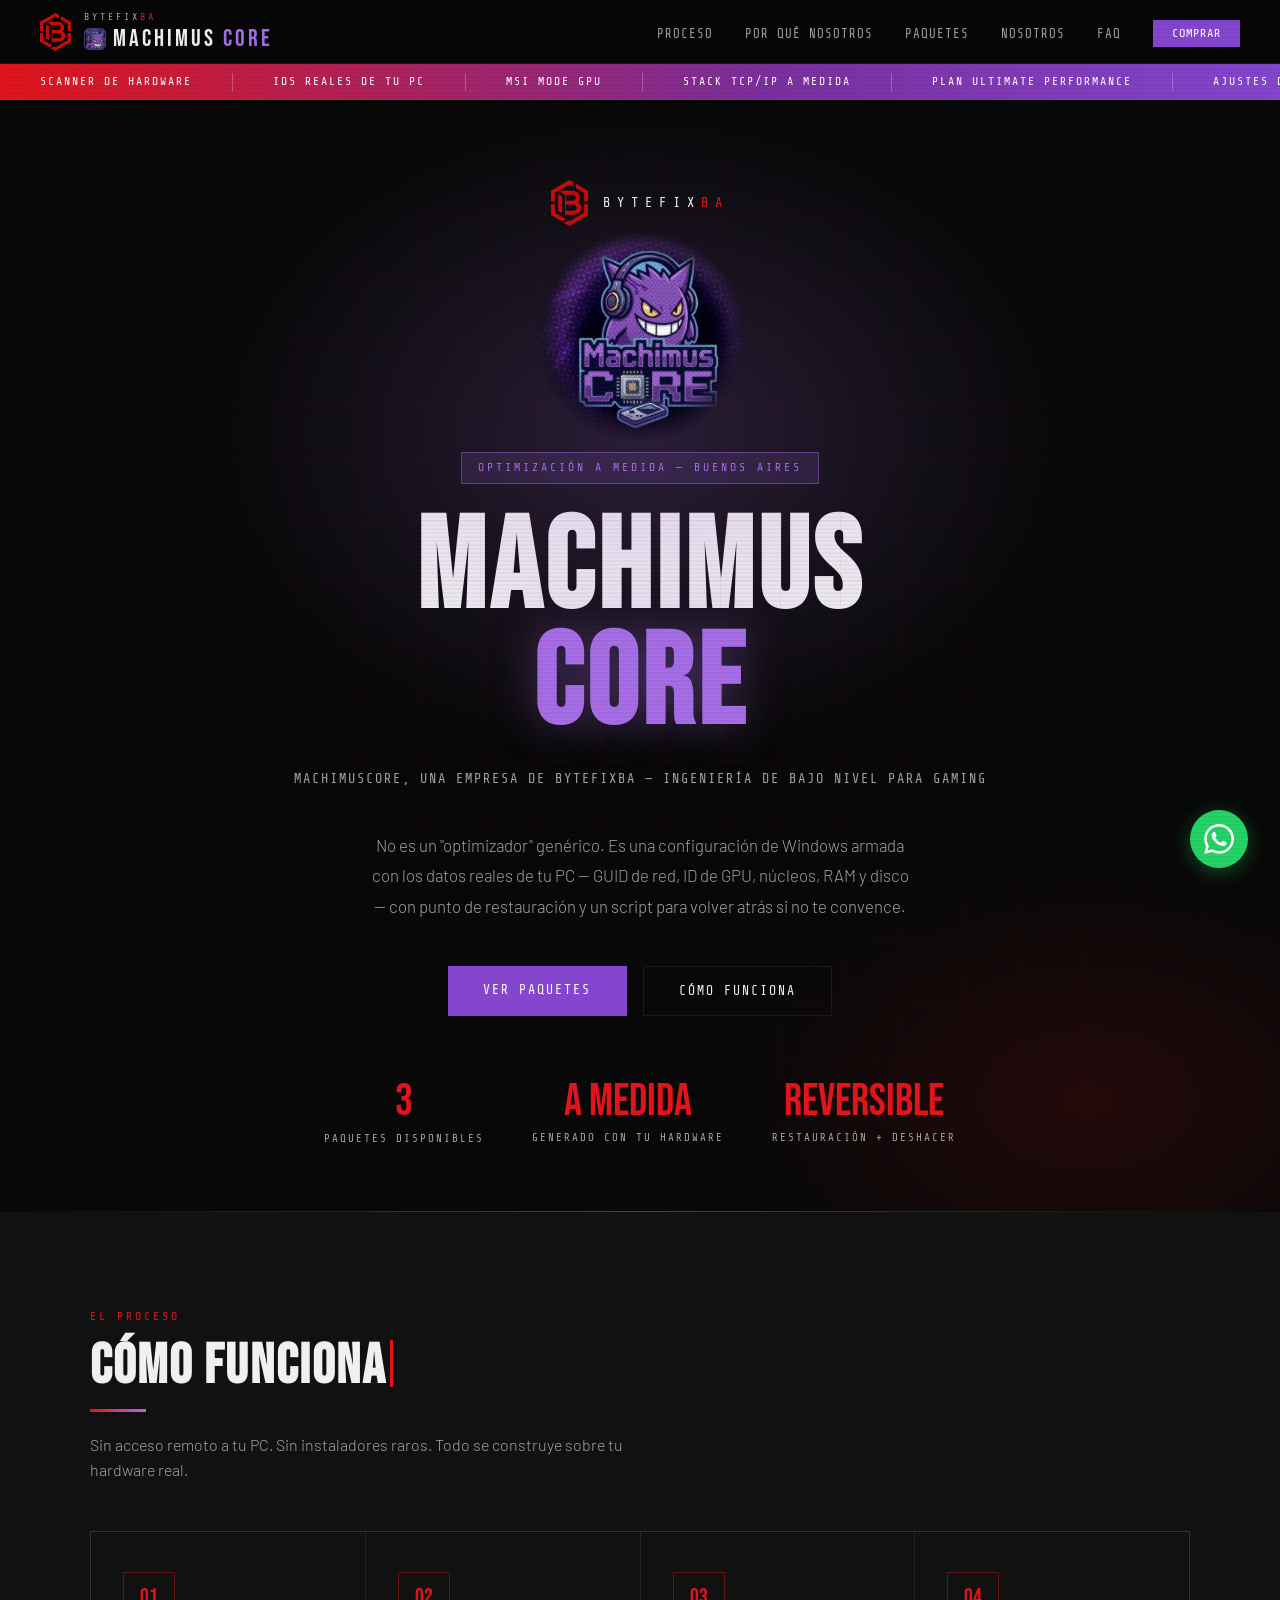
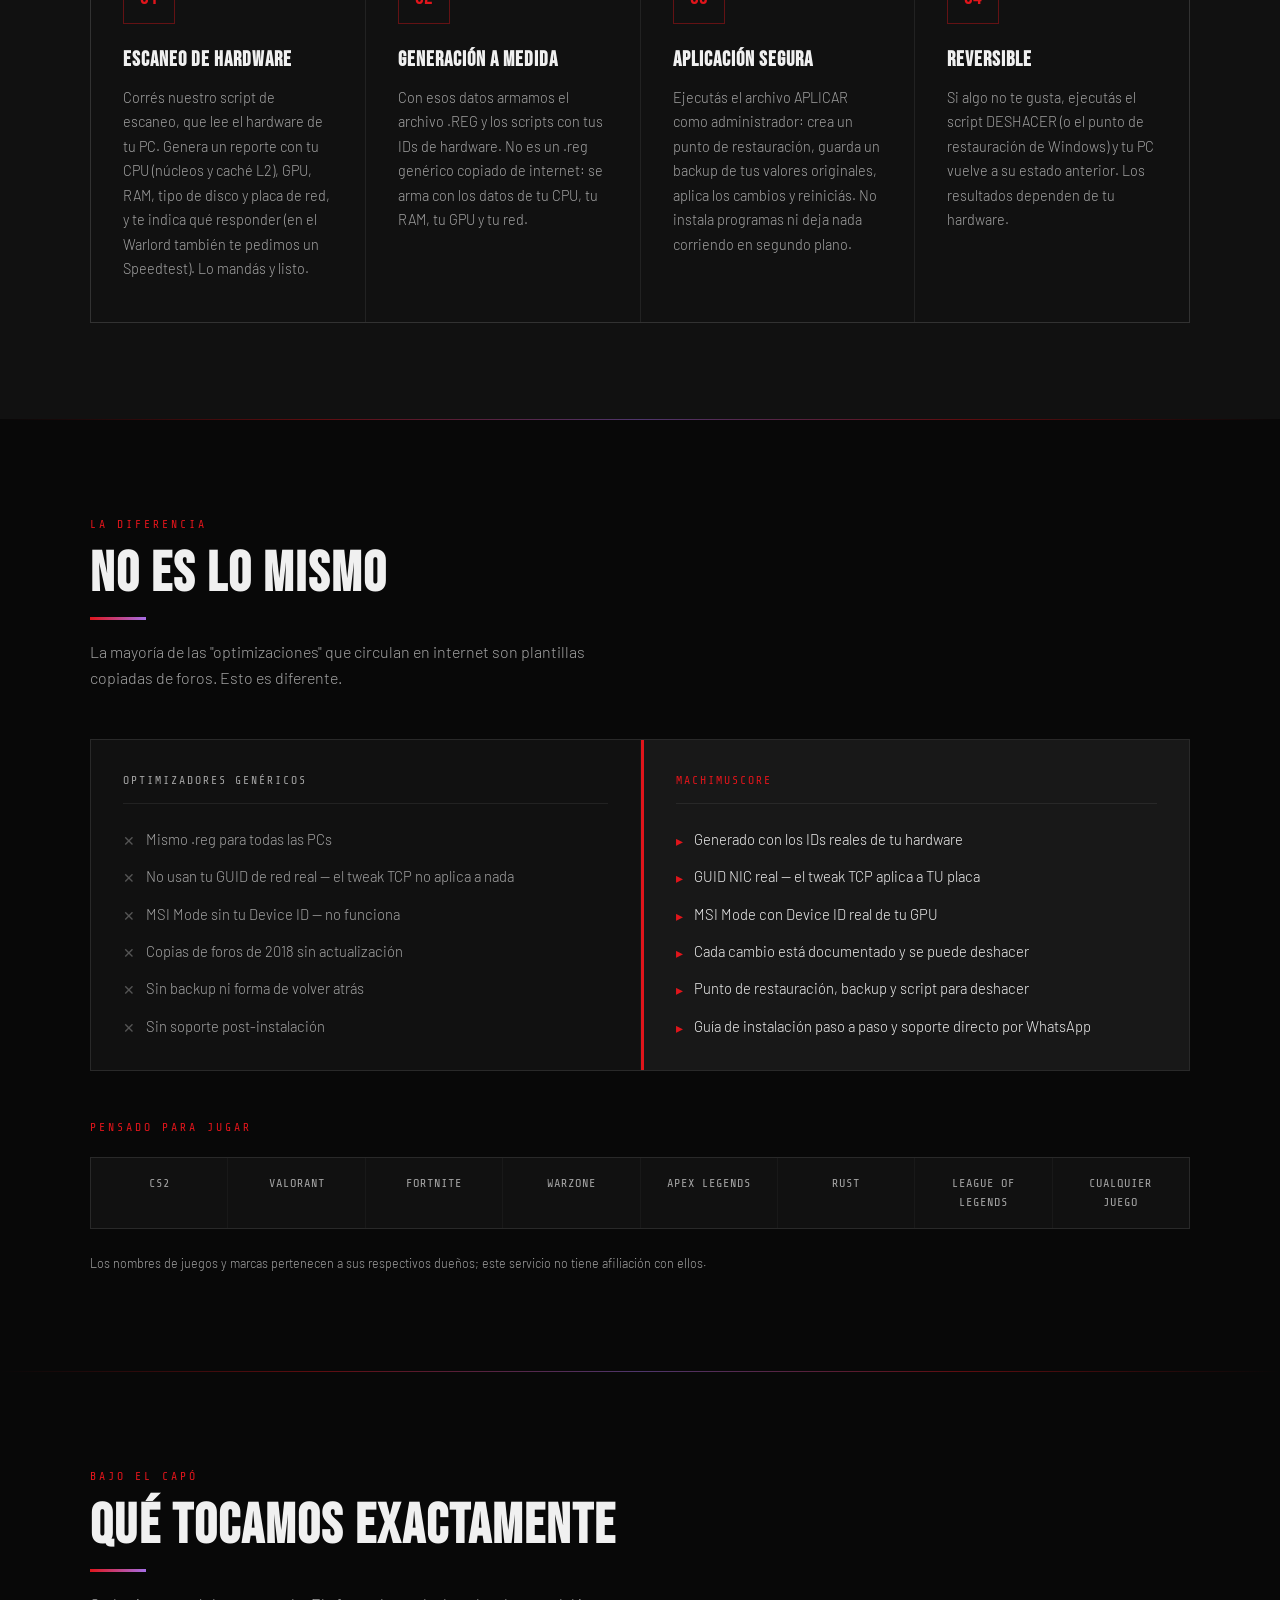
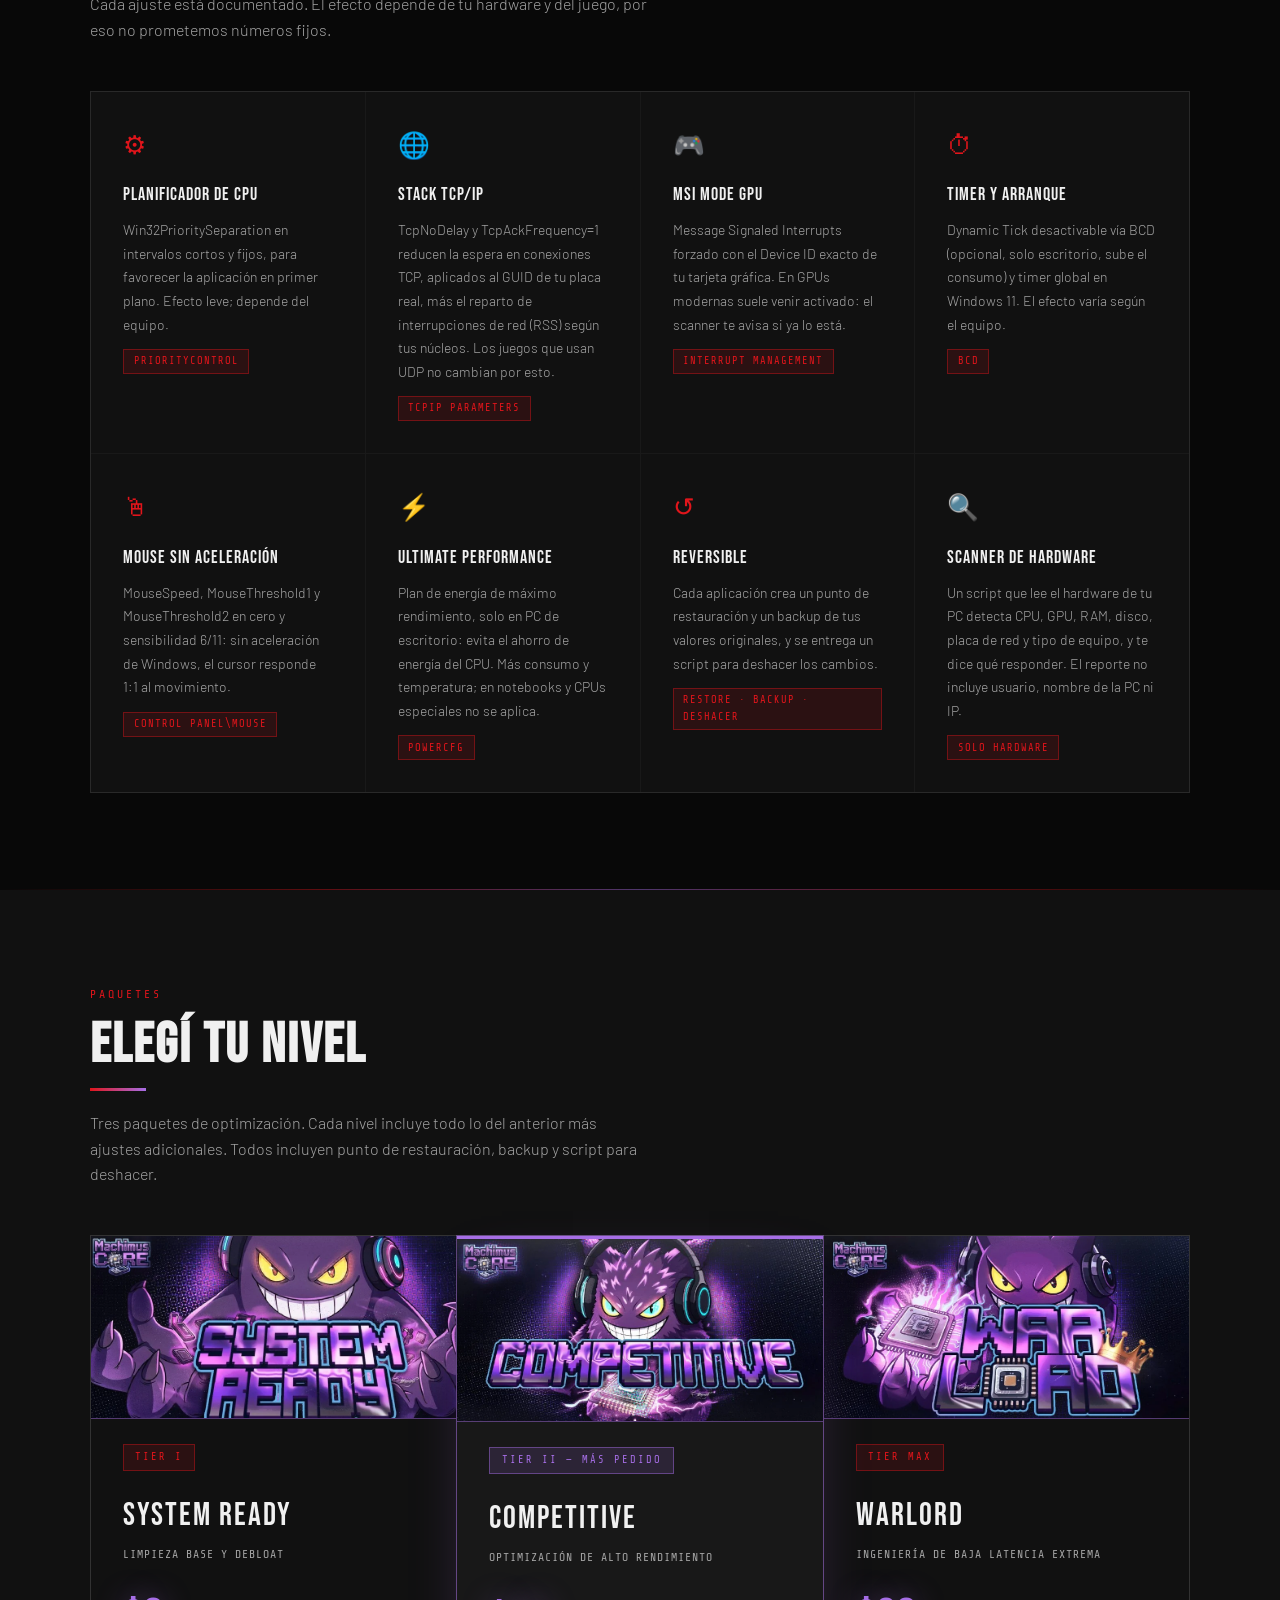
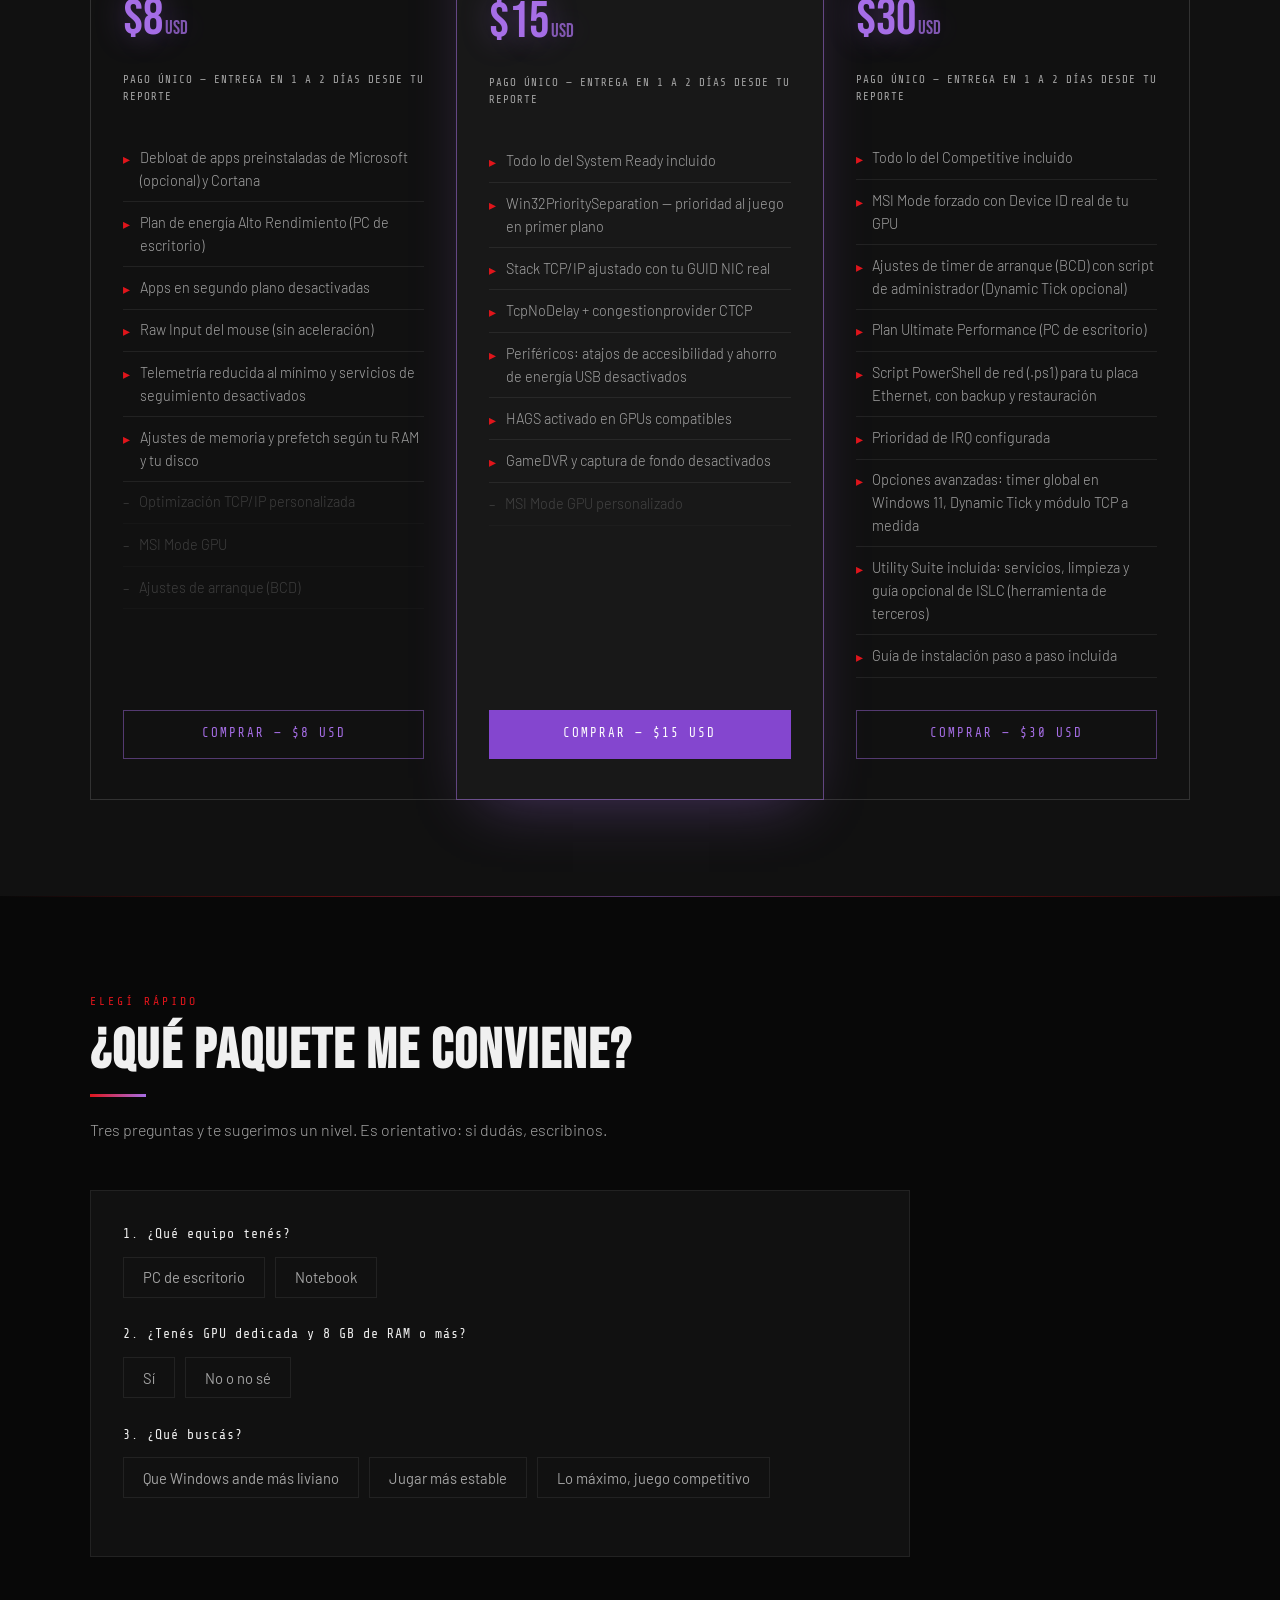
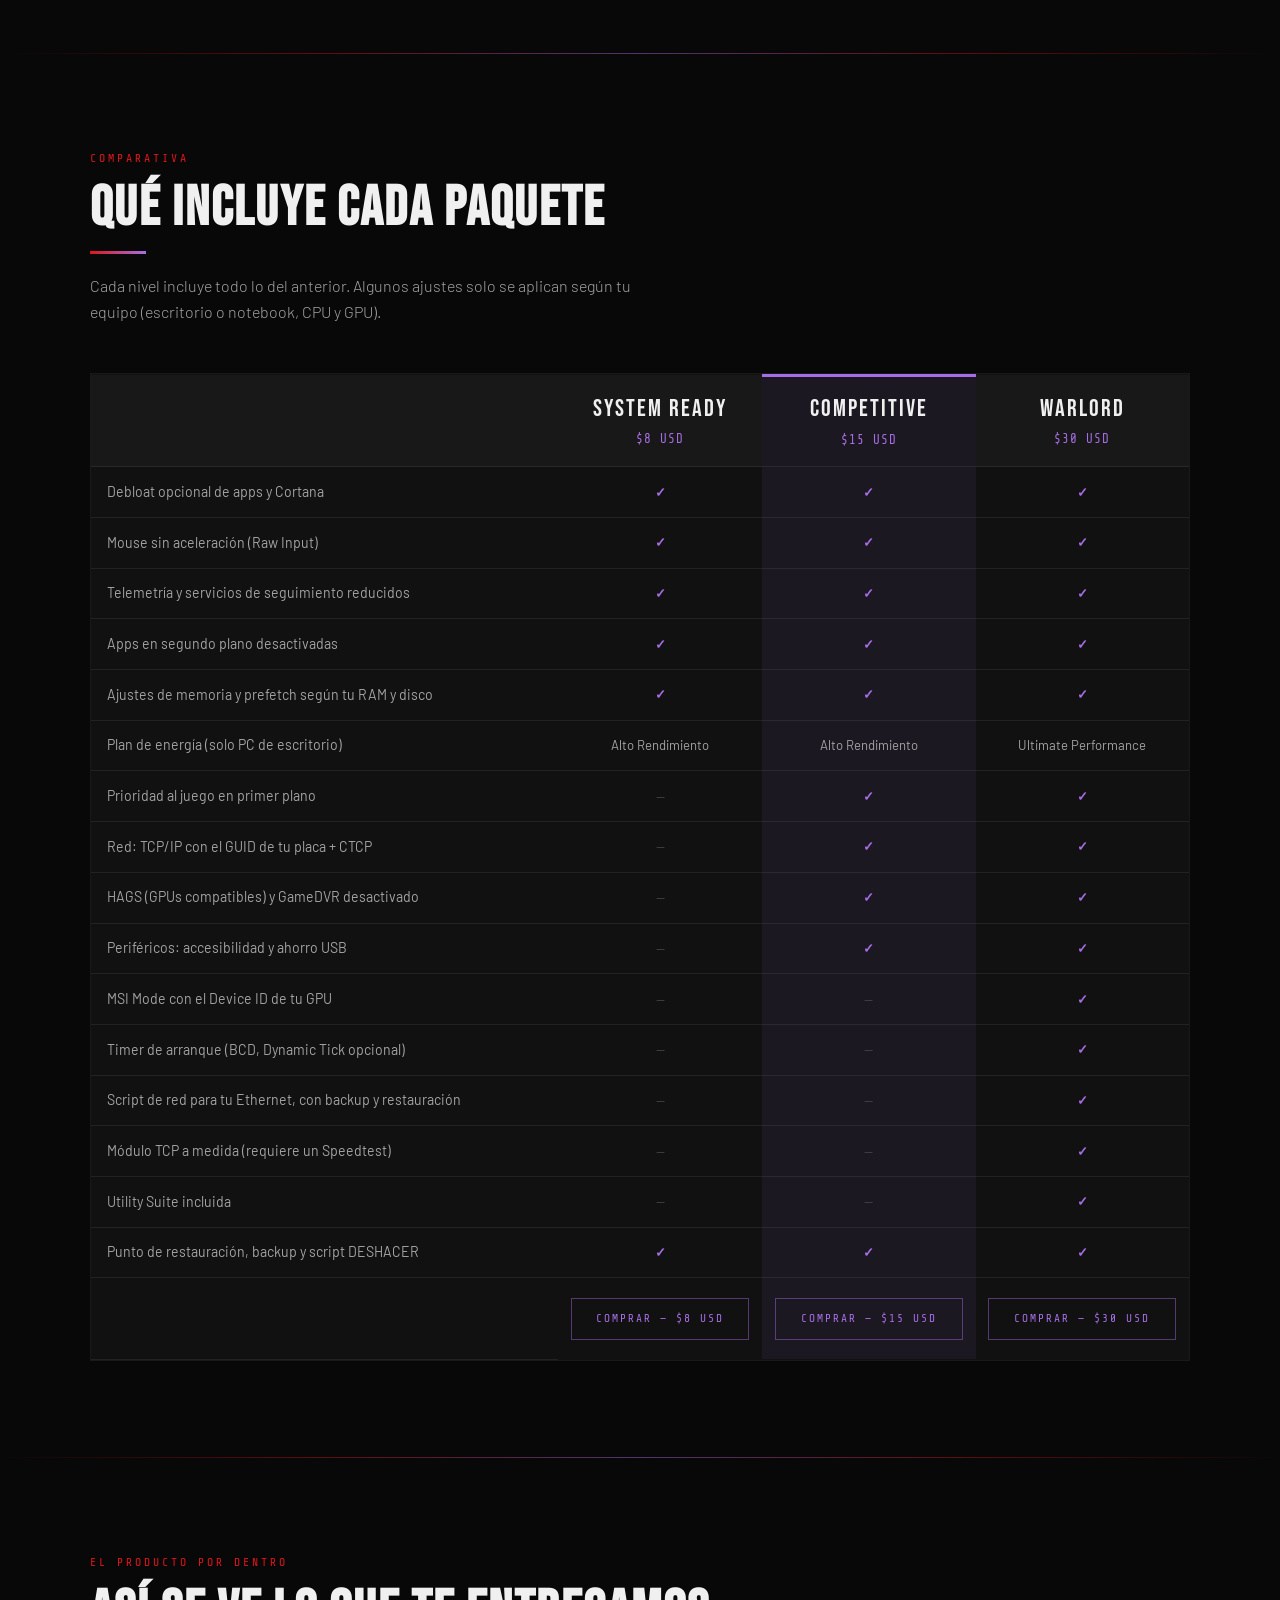
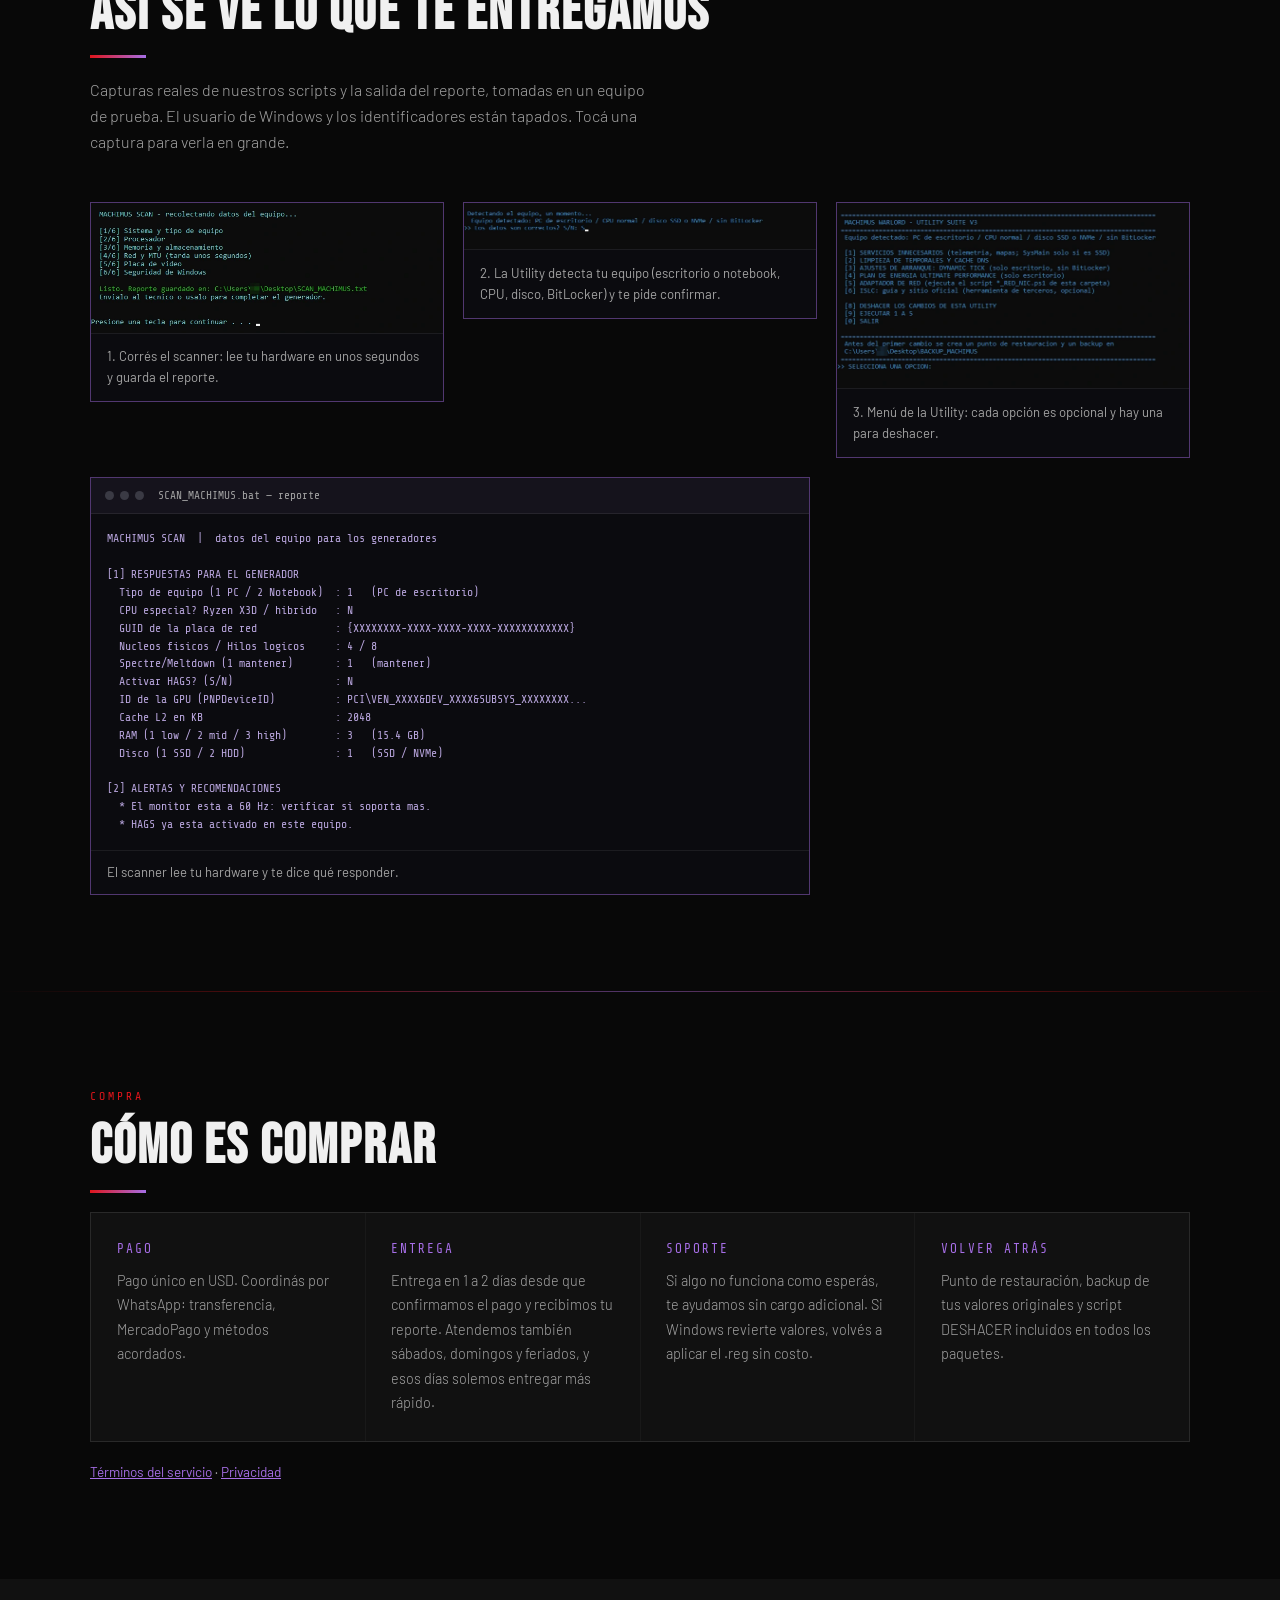
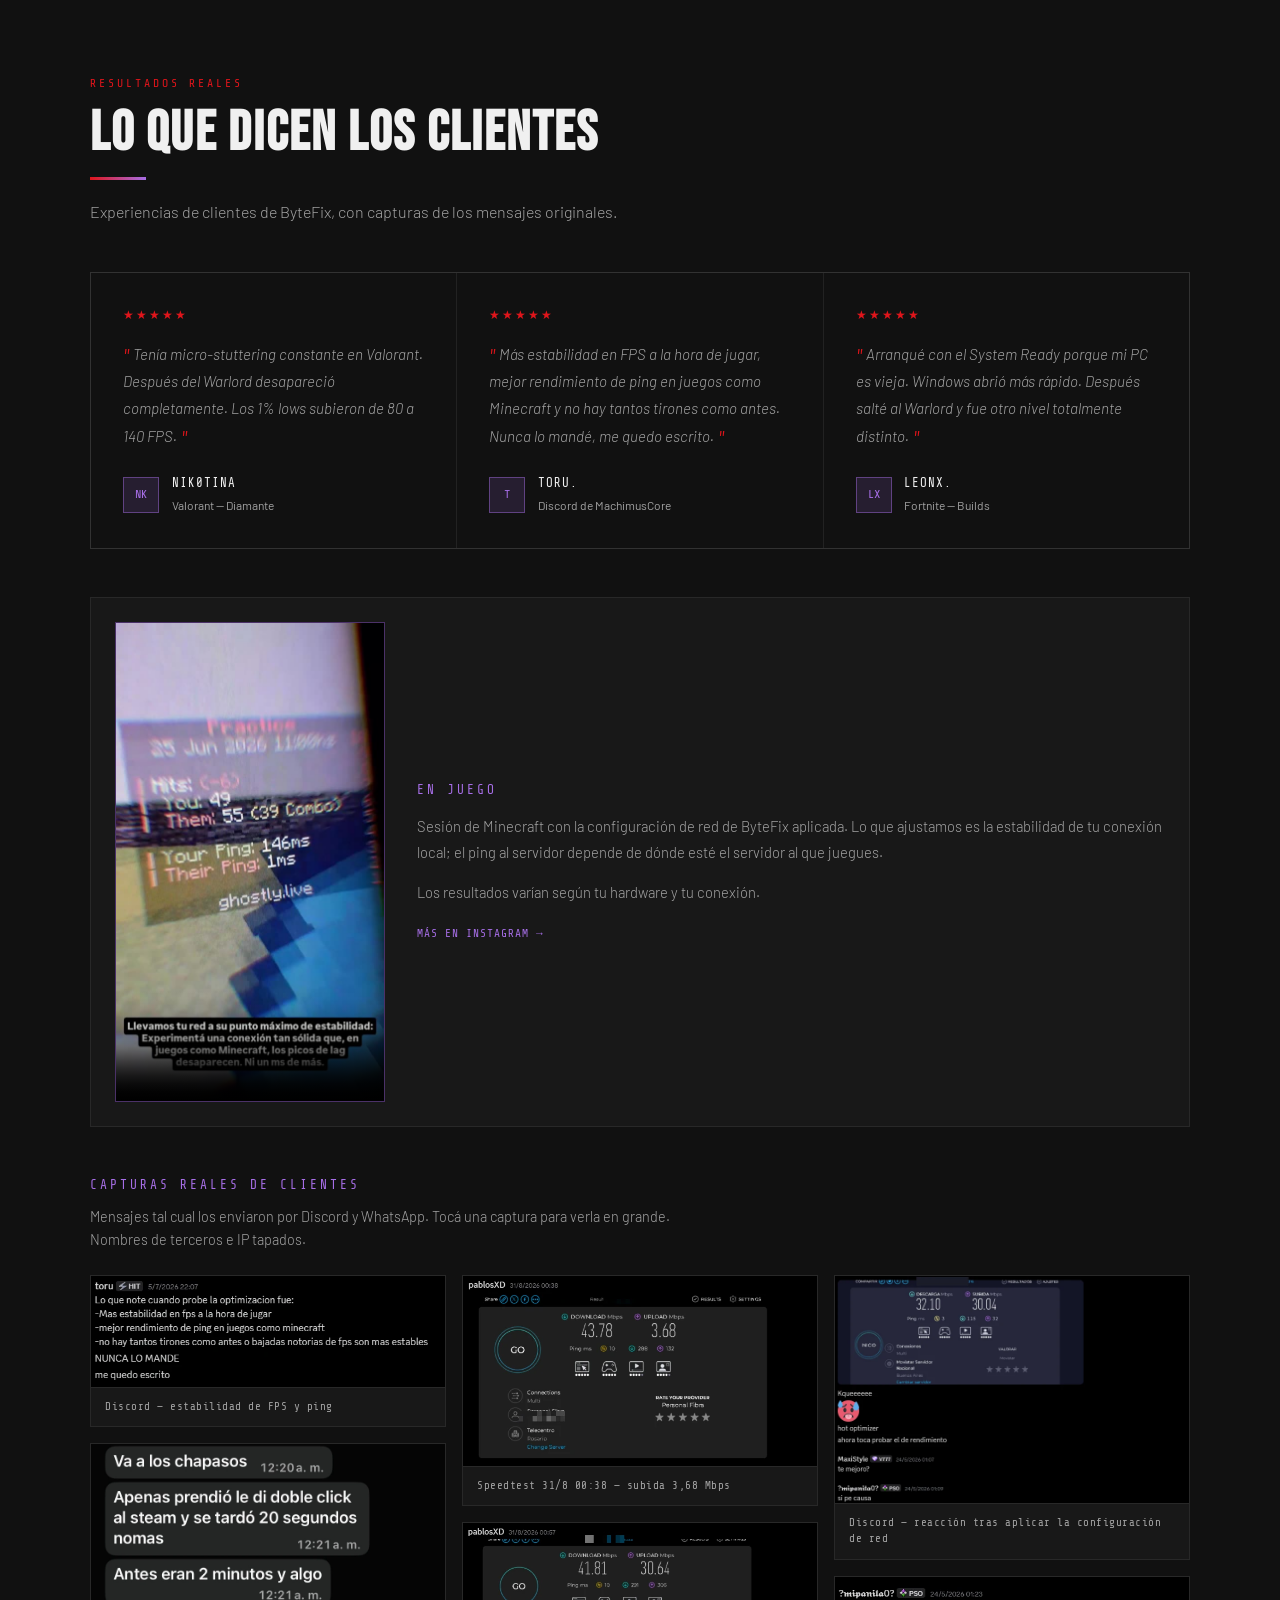
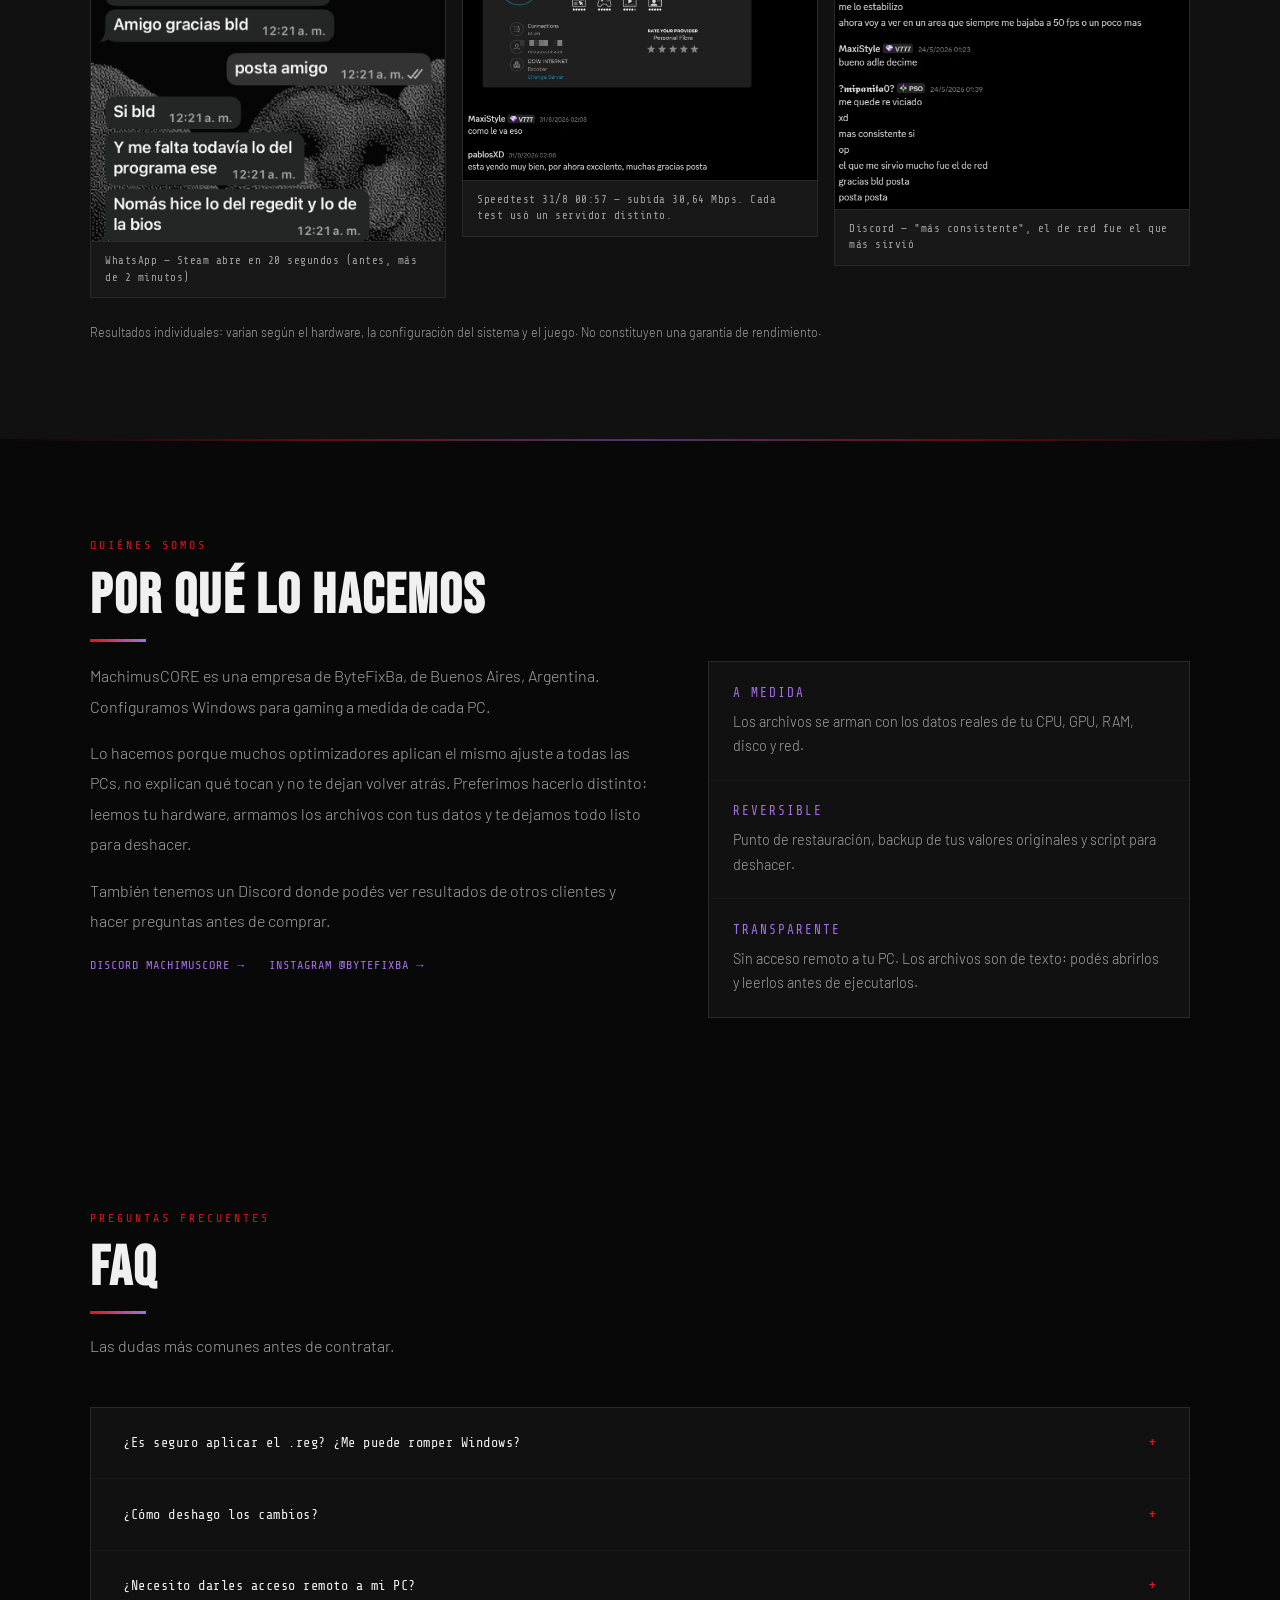
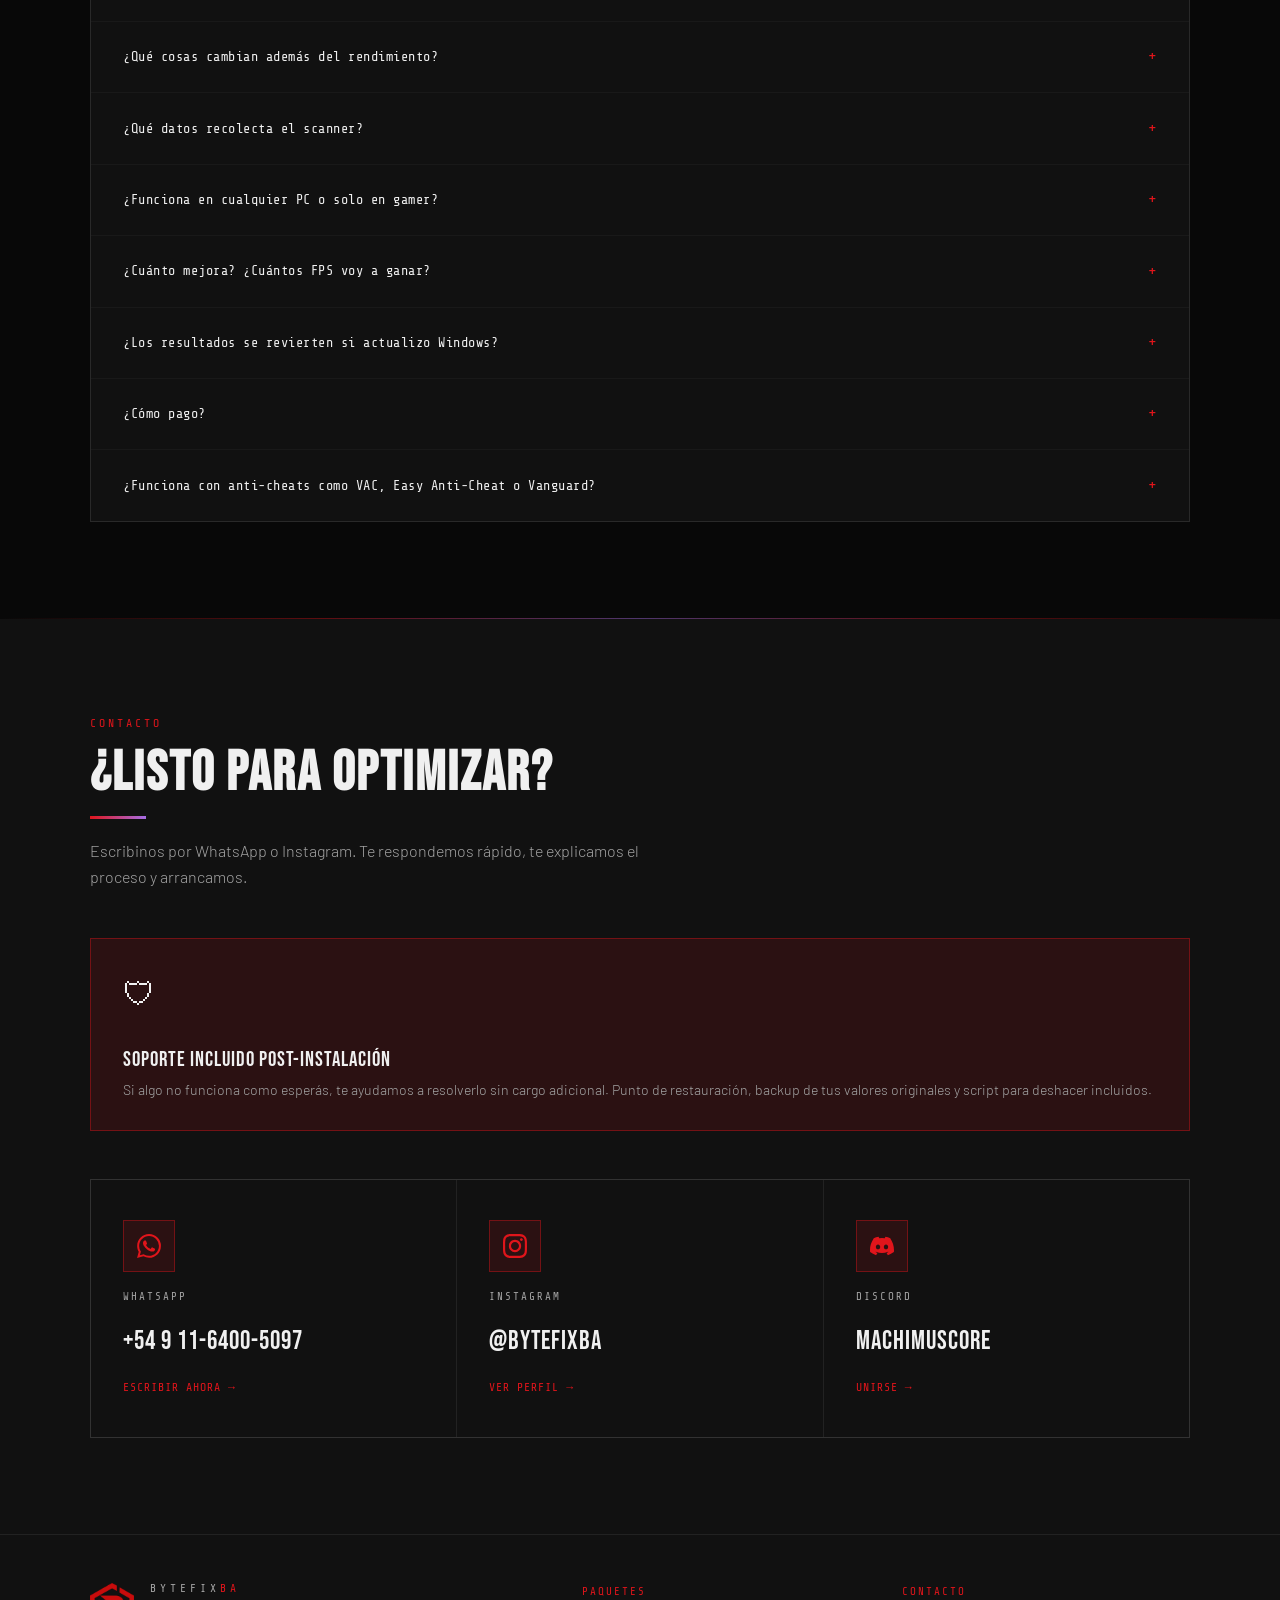
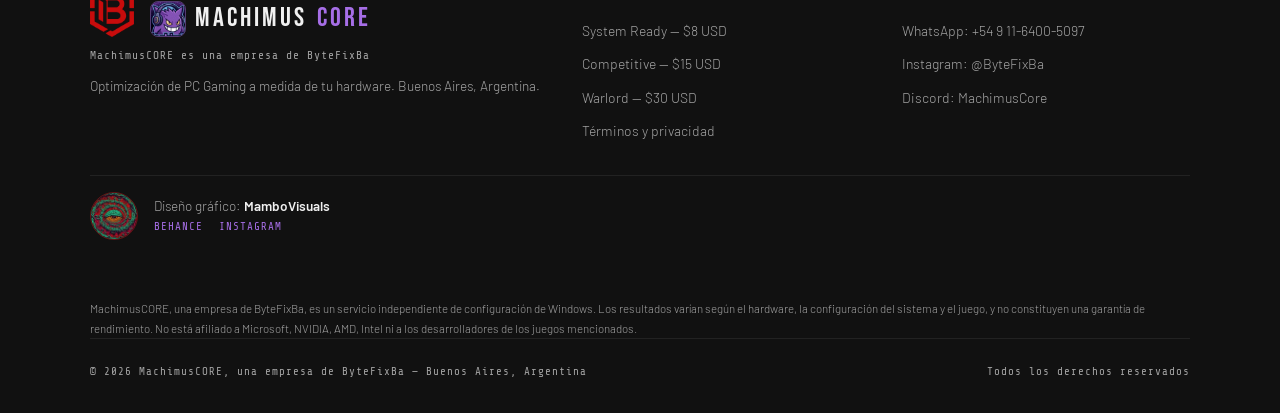
==== commit 46e52949: "Update Open Graph" ====
--- a/index.html
+++ b/index.html
@@ -405,10 +405,10 @@
   .pillar p { font-size: 0.9rem; color: var(--text-muted); font-weight: 300; line-height: 1.7; }
 </style>
 <!-- Para compartir en WhatsApp/Instagram: cuando tengas dominio, descomentar y reemplazar TU_DOMINIO
-<meta property="og:image" content="https://TU_DOMINIO/assets/img/og-image.jpg">
+<meta property="og:image" content="https://bytefixba.shop/assets/img/og-image.jpg">
 <meta name="twitter:card" content="summary_large_image">
-<meta name="twitter:image" content="https://TU_DOMINIO/assets/img/og-image.jpg">
-<link rel="canonical" href="https://TU_DOMINIO/">
+<meta name="twitter:image" content="https://bytefixba.shop/assets/img/og-image.jpg">
+<link rel="canonical" href="https://bytefixba.shop/">
 -->
 </head>
 <body>
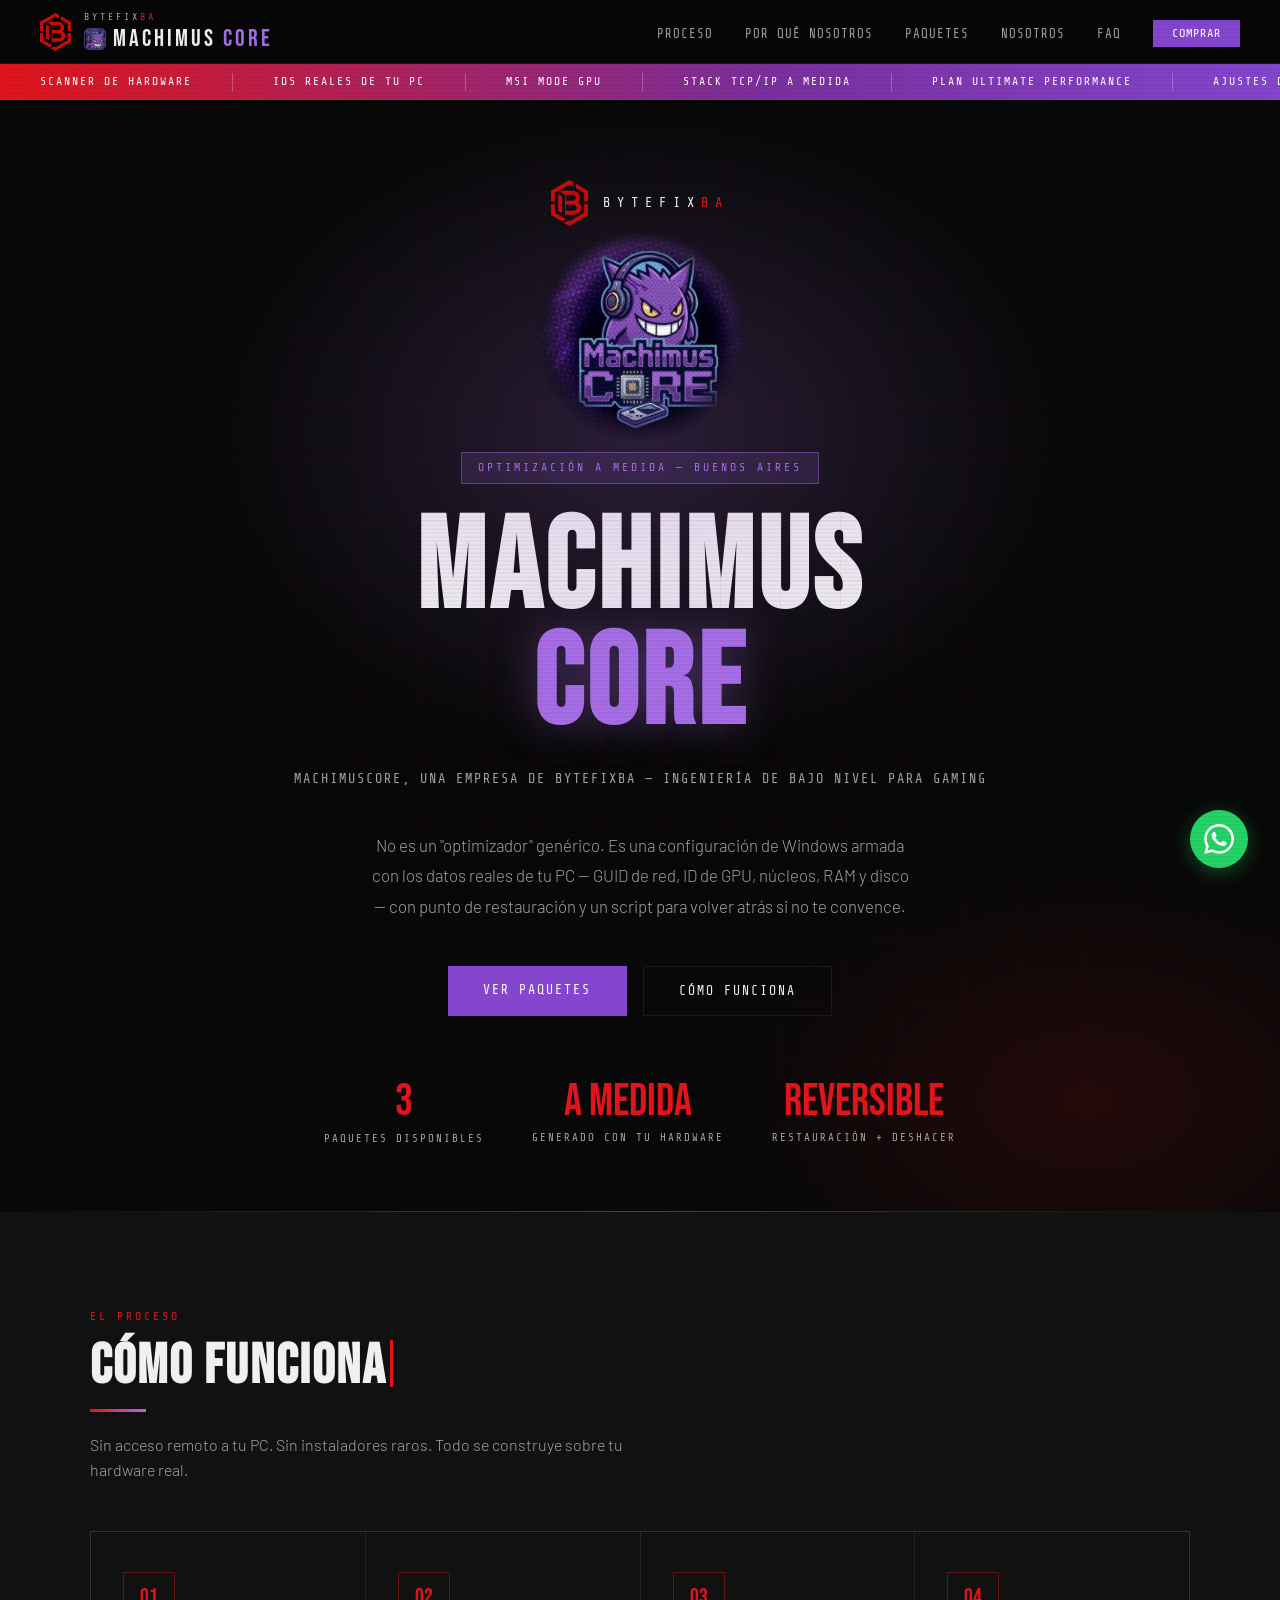
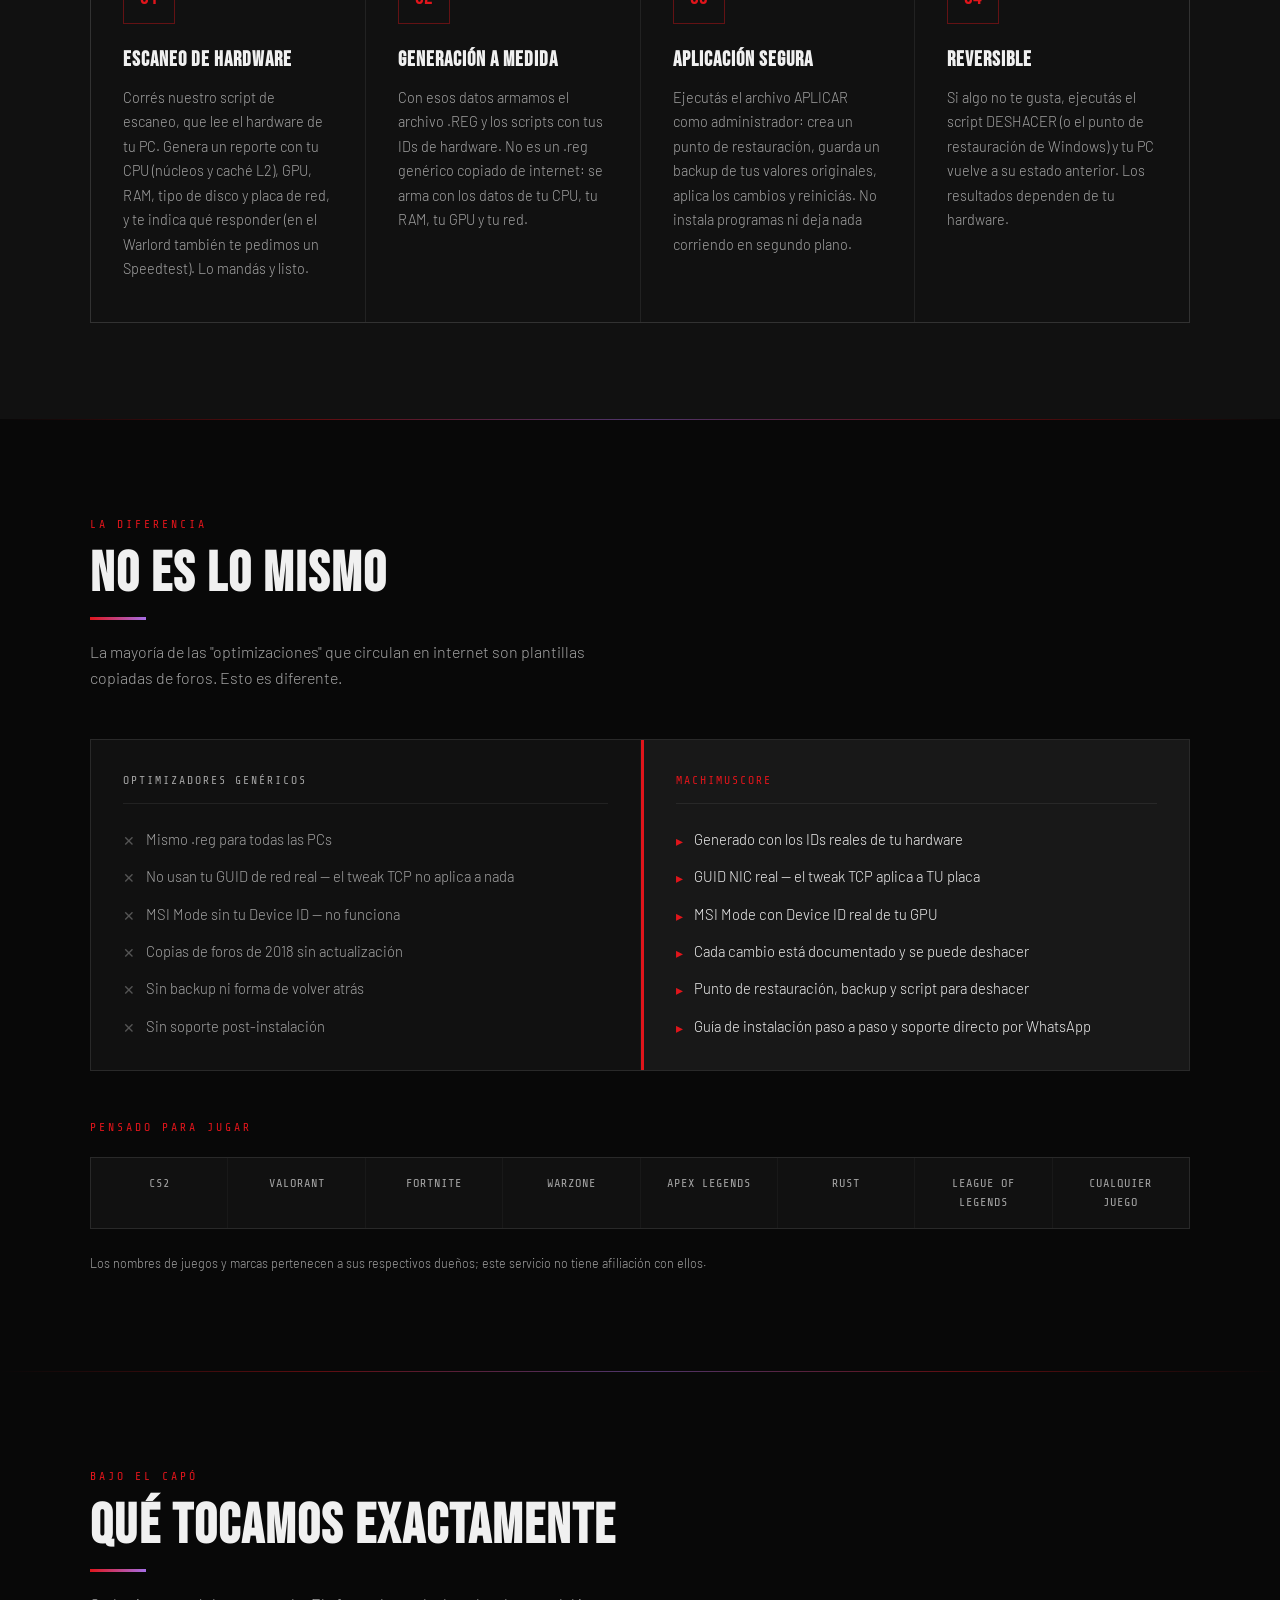
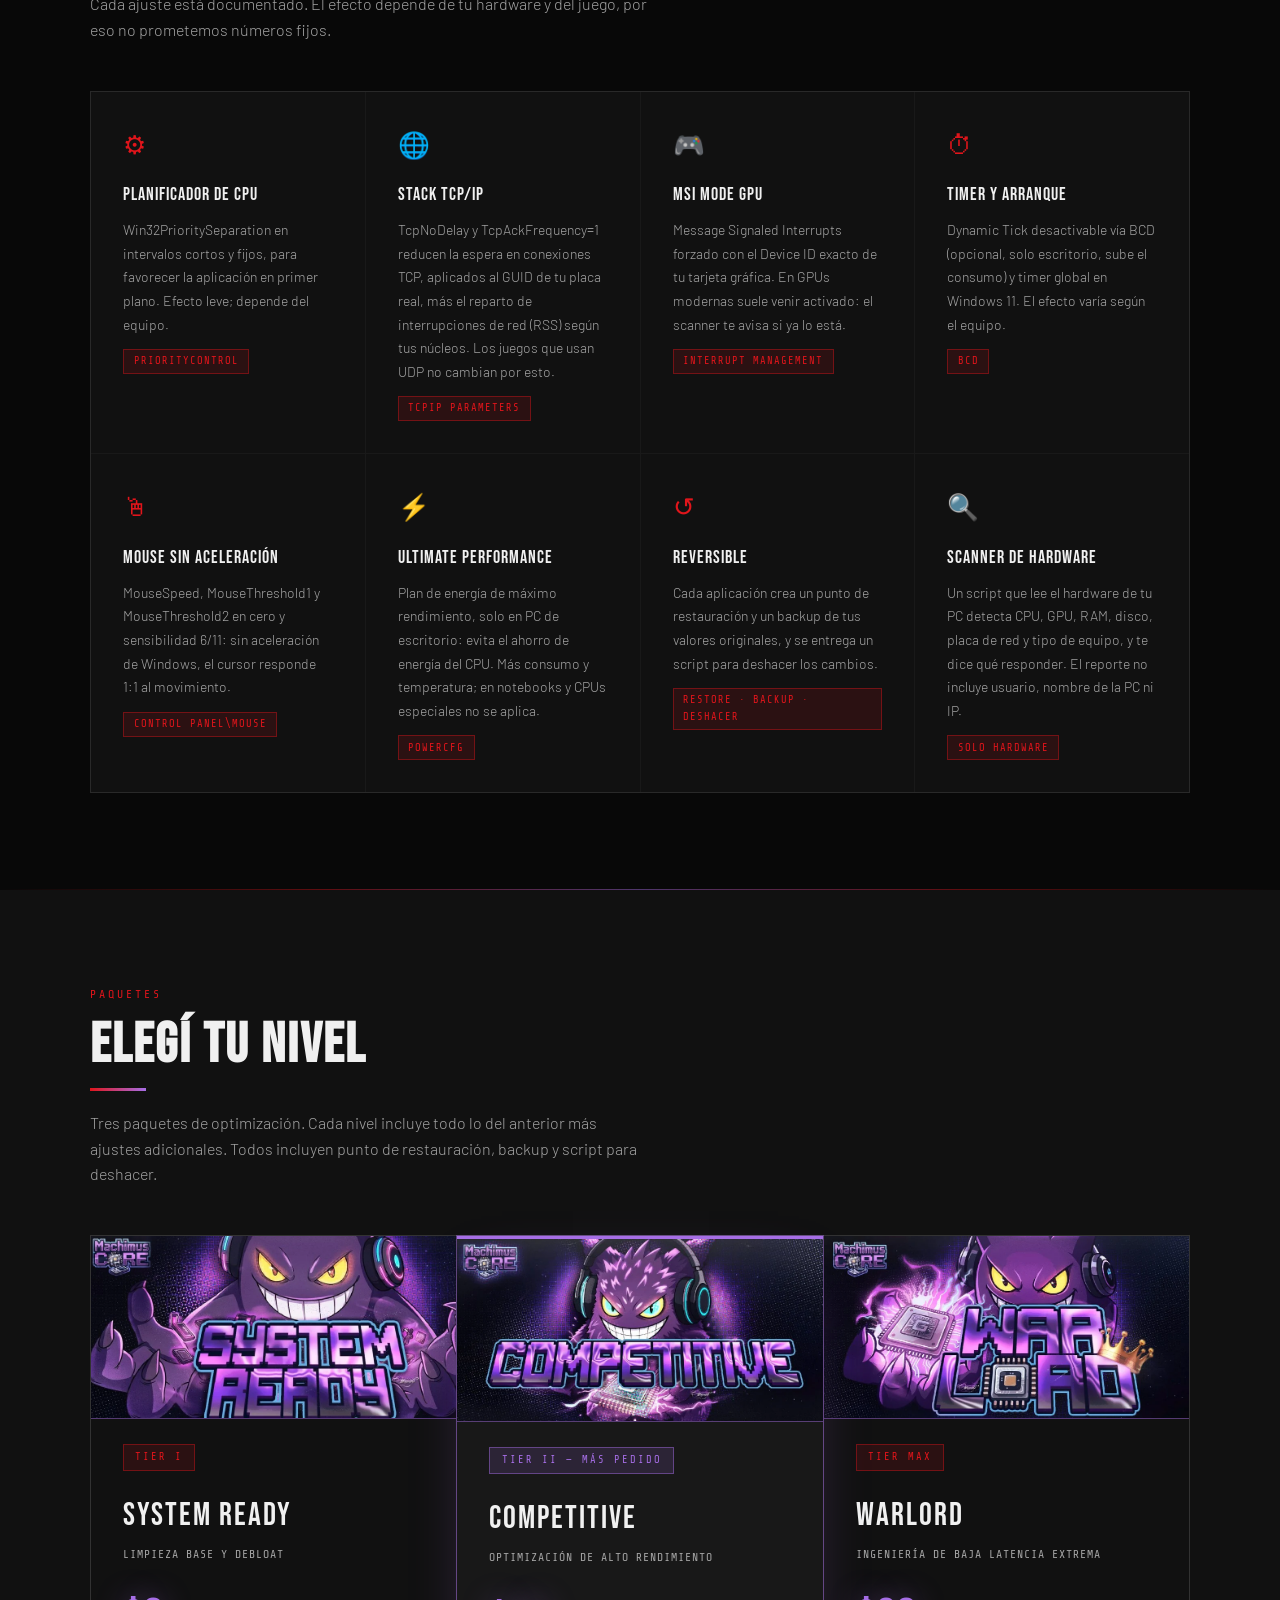
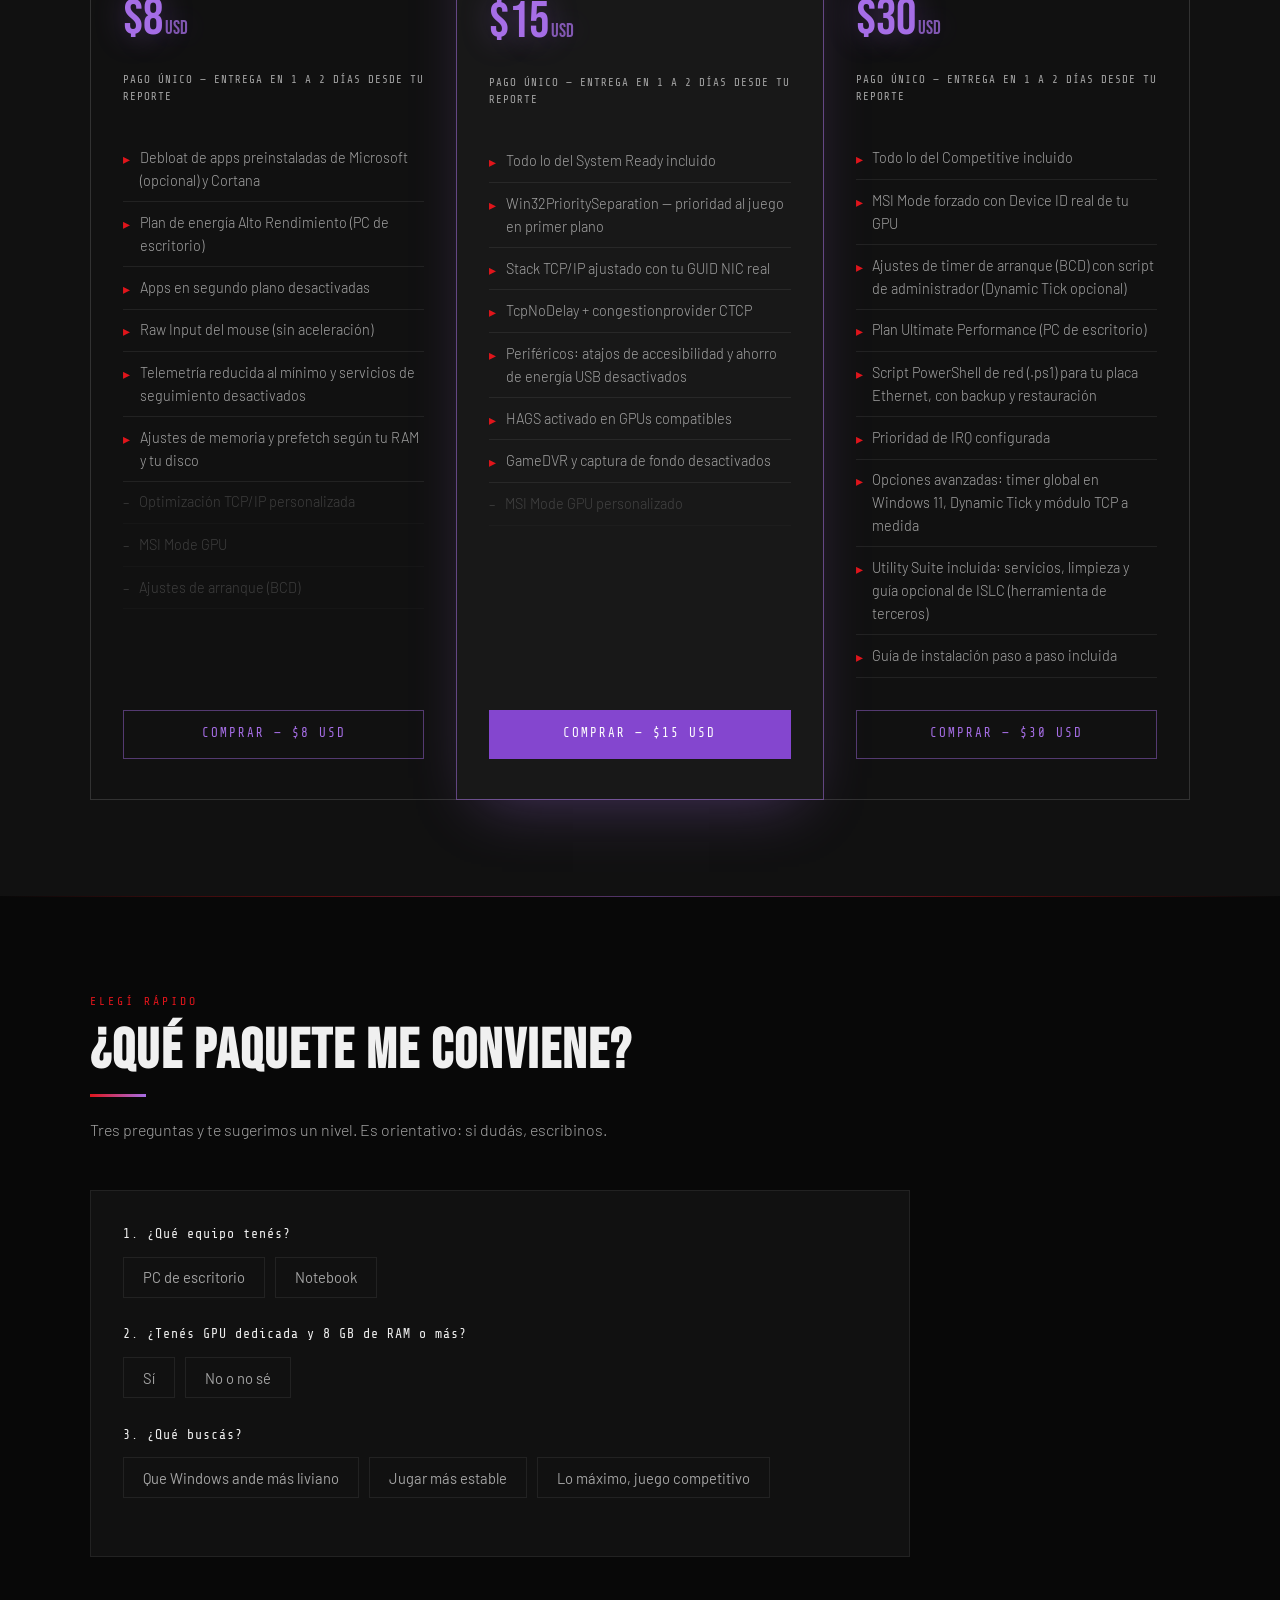
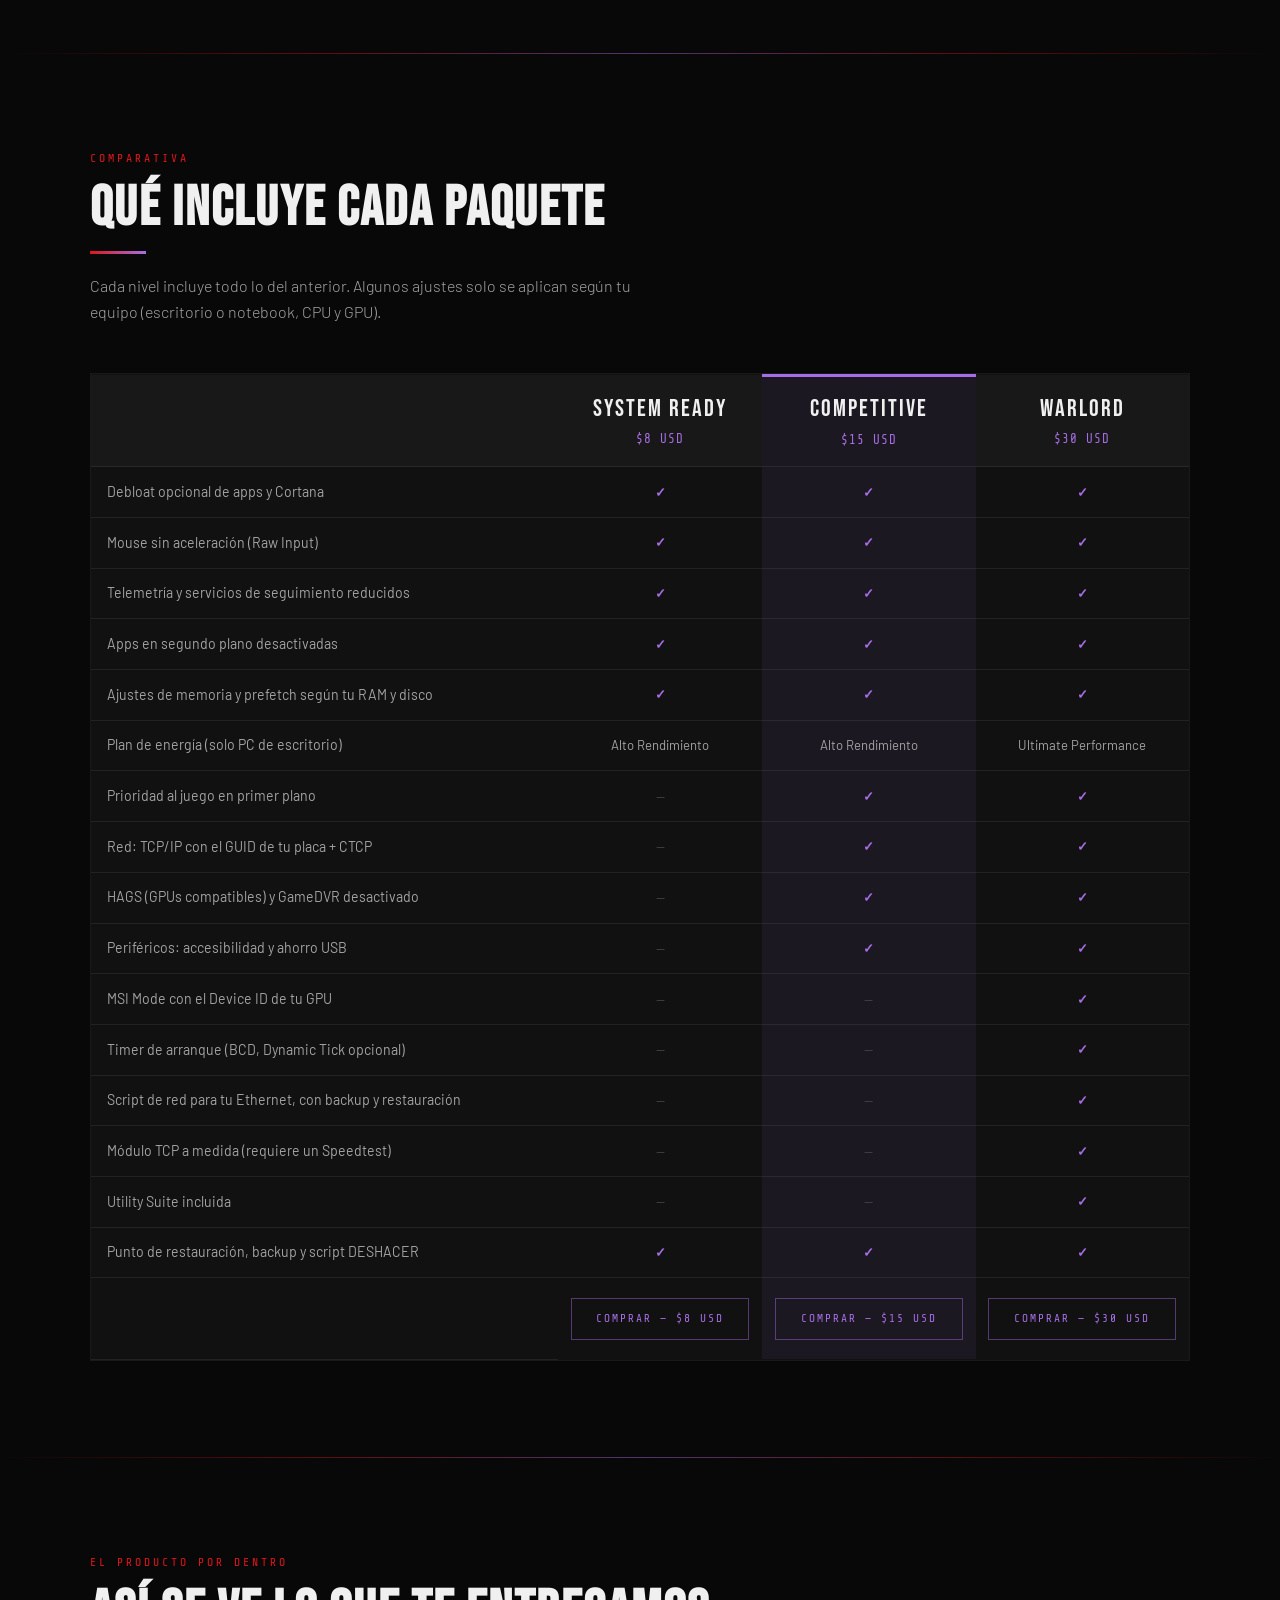
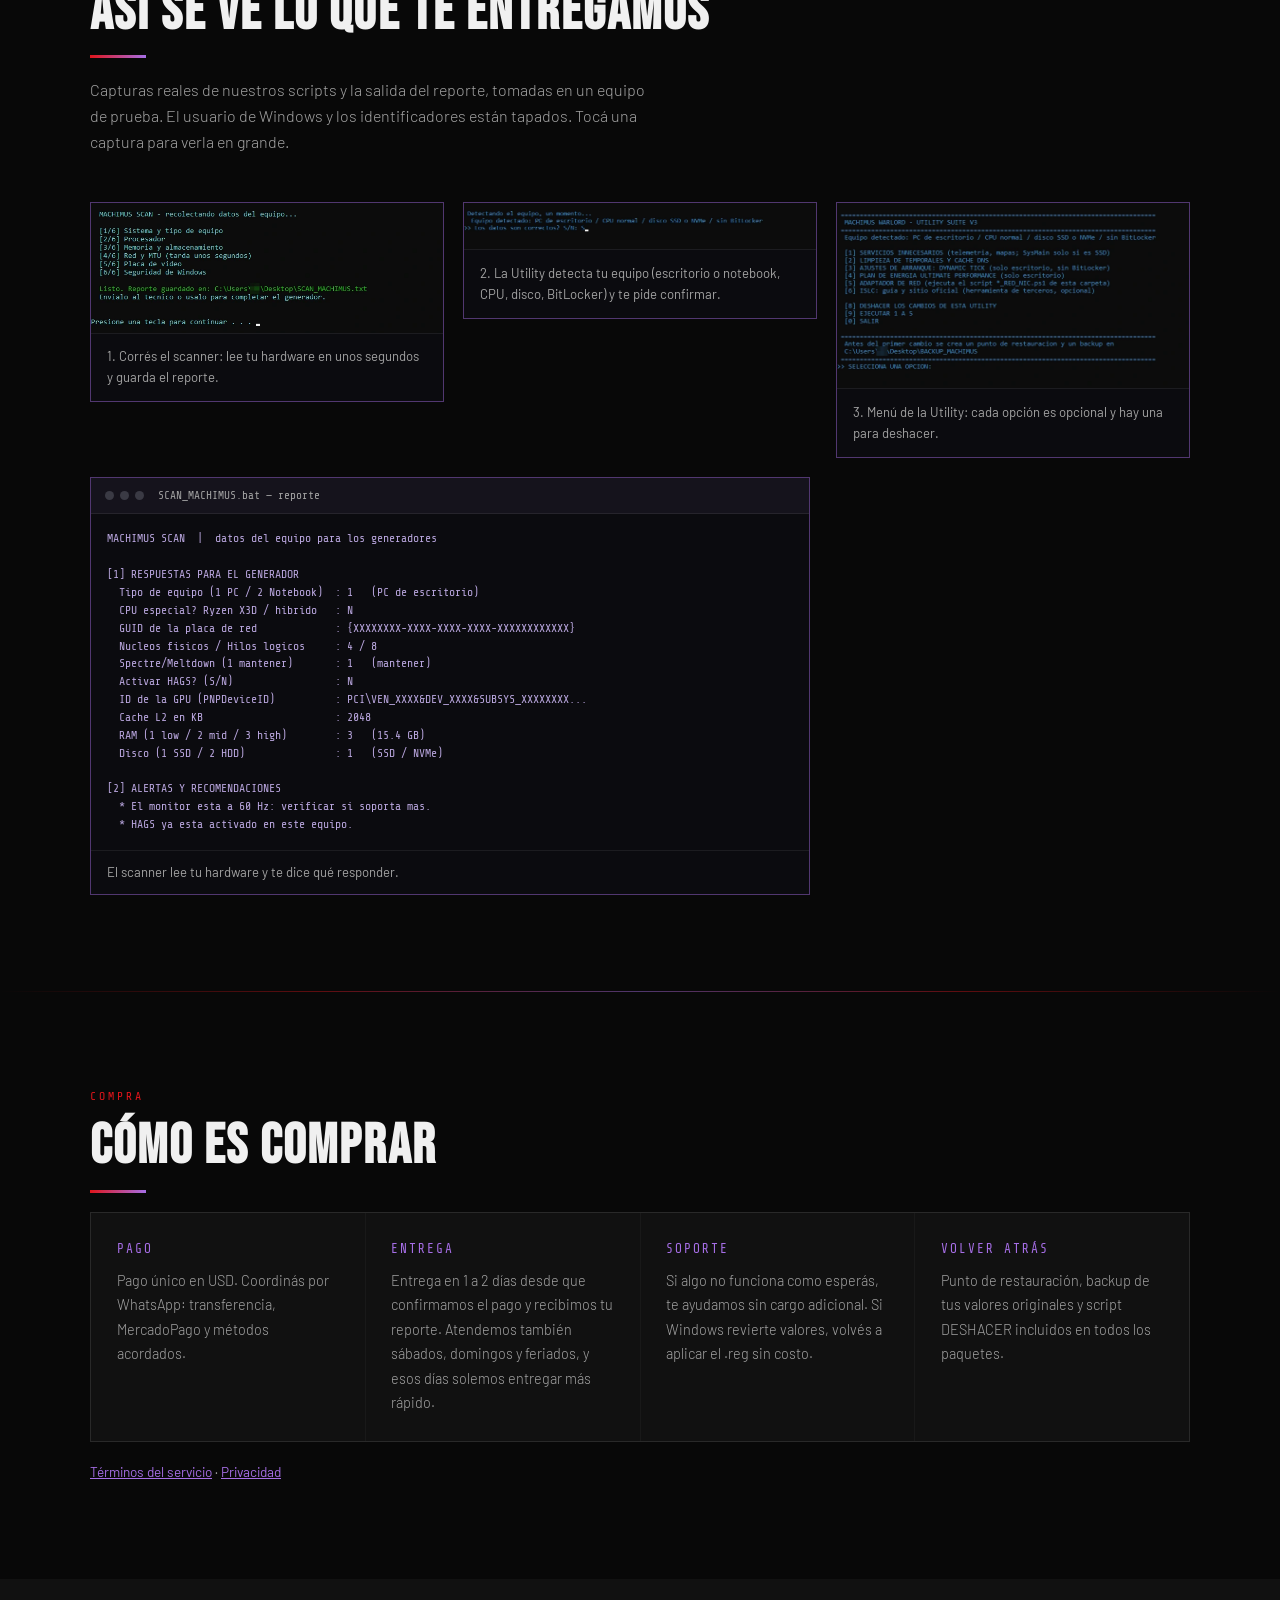
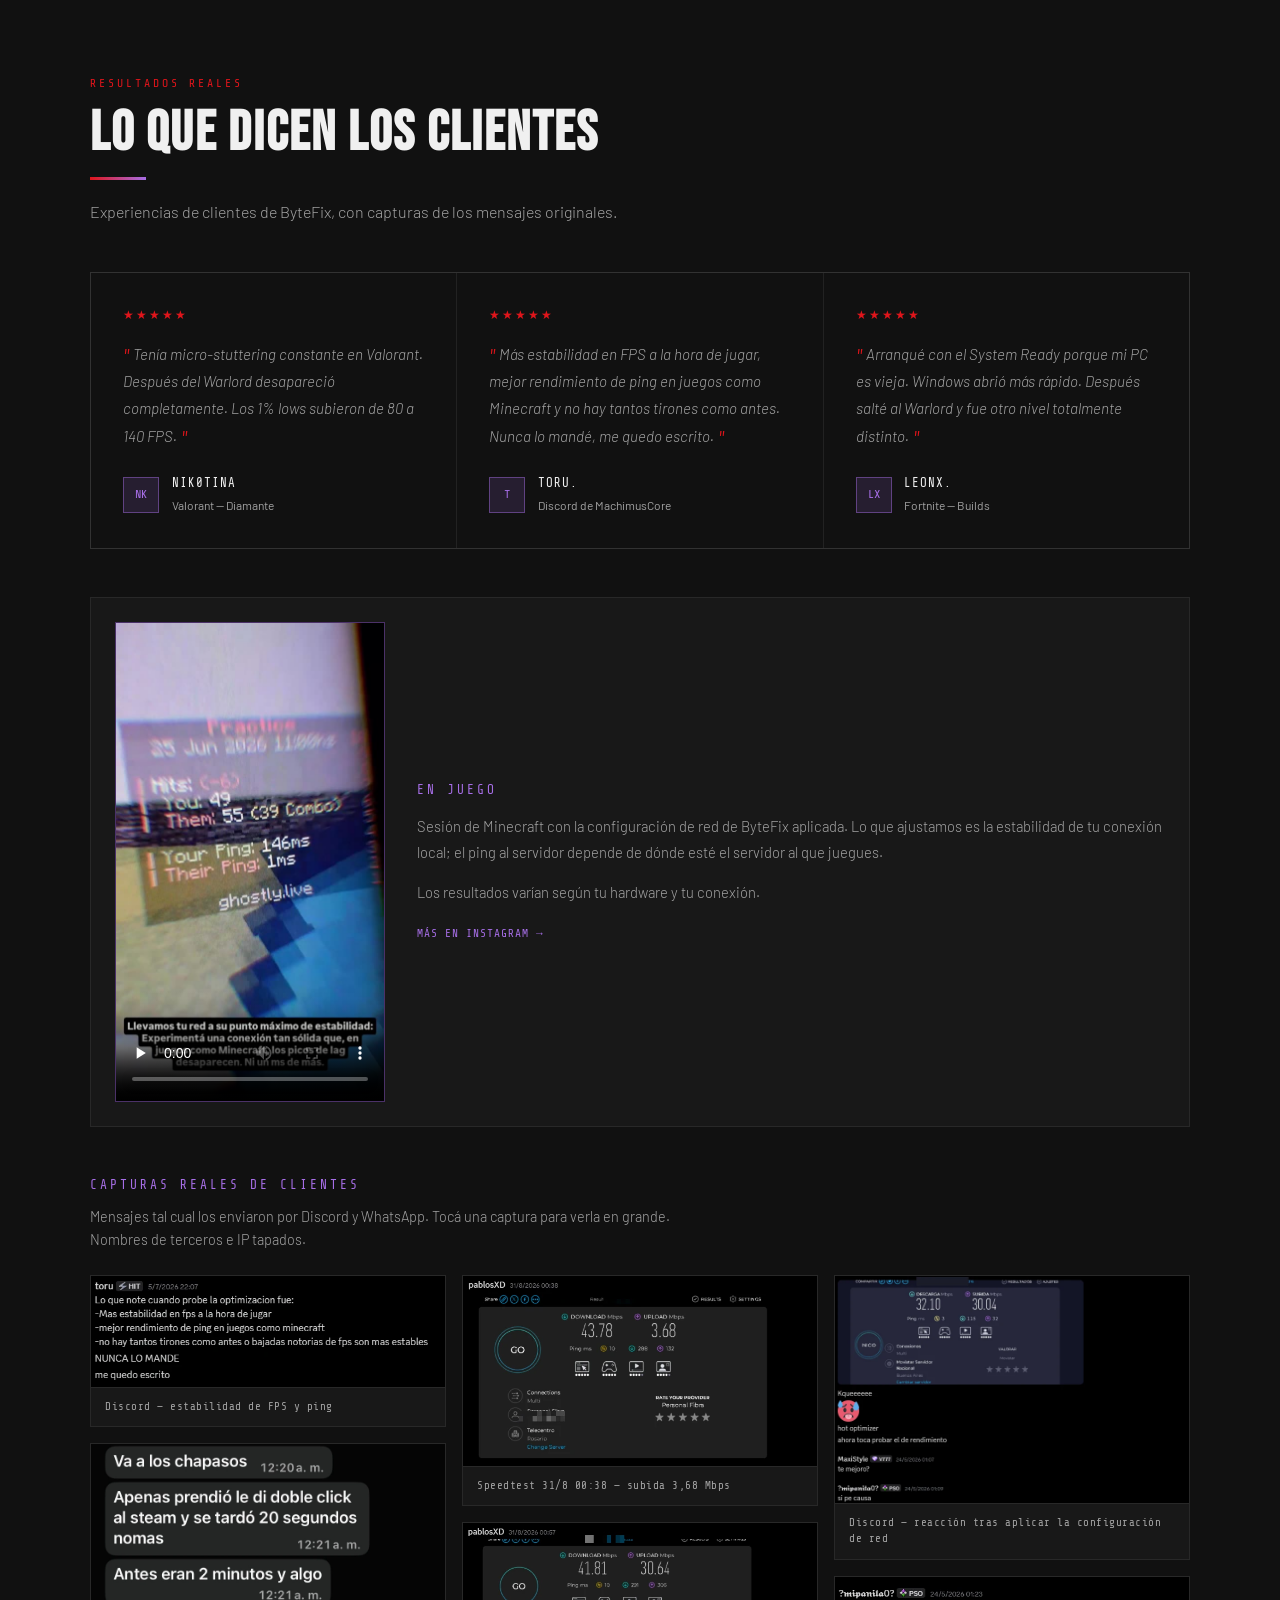
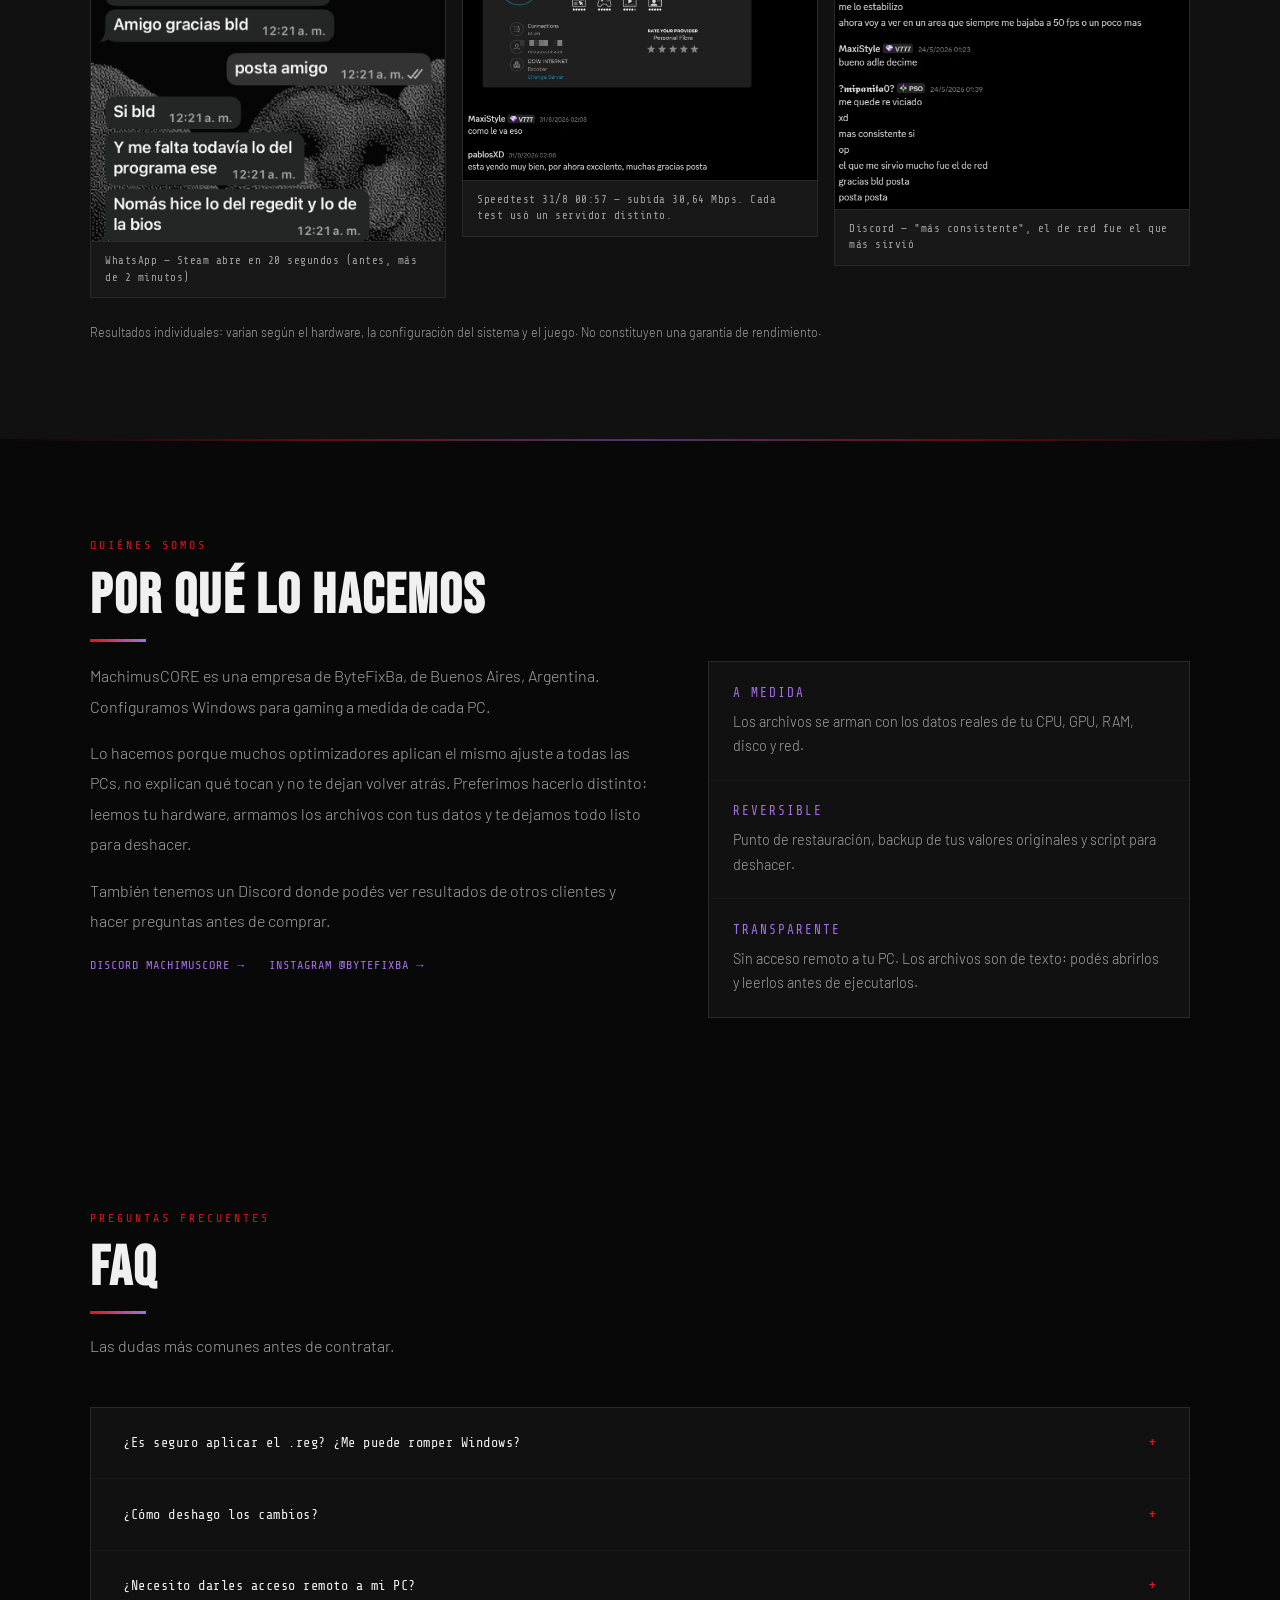
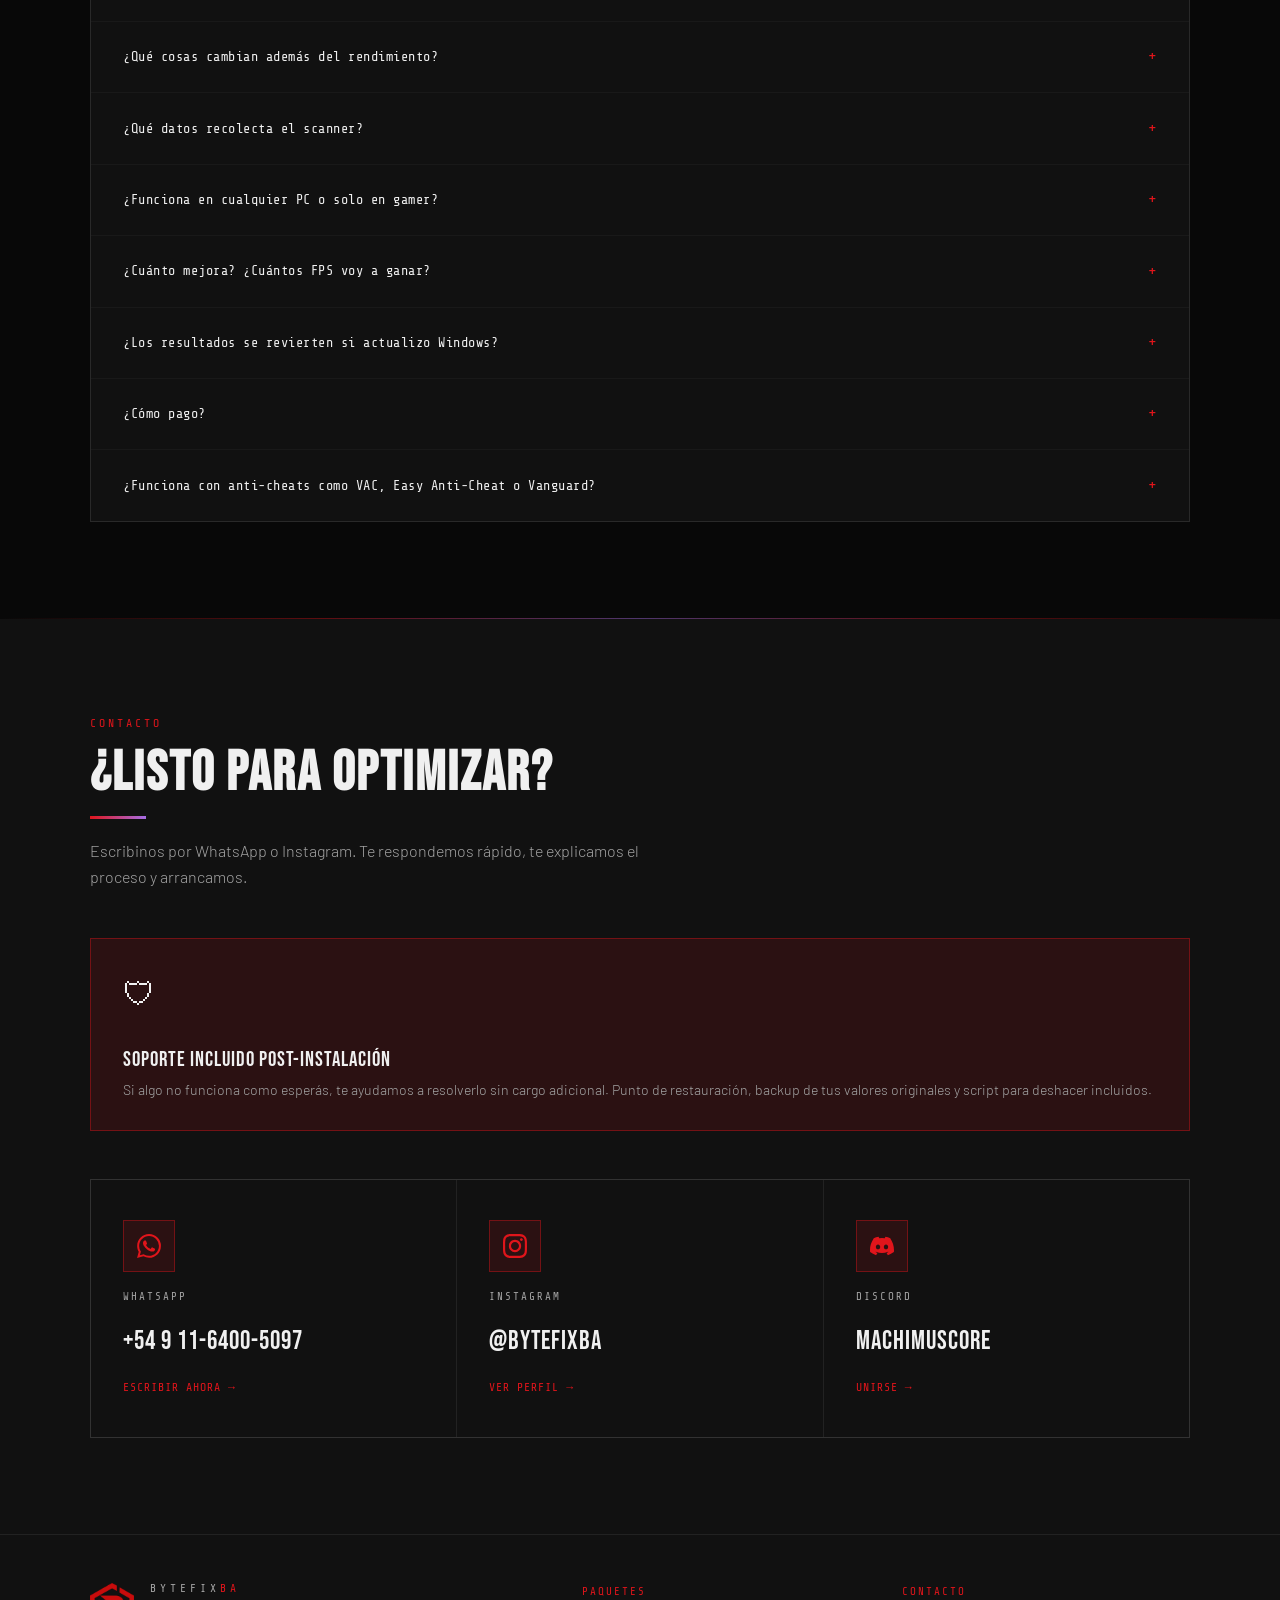
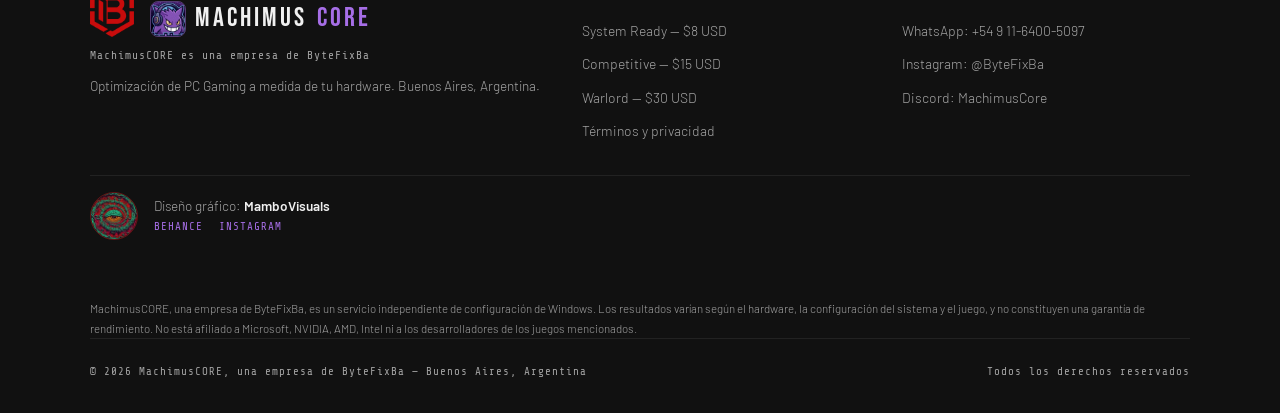
==== commit 2e5196e7: "qe pasa Added meta tags for social media sharing in the head section." ====
--- a/index.html
+++ b/index.html
@@ -404,12 +404,14 @@
   .pillar h3 { font-family: var(--font-mono); font-size: 0.8rem; letter-spacing: 2px; text-transform: uppercase; color: var(--violet); font-weight: 400; margin-bottom: 0.4rem; }
   .pillar p { font-size: 0.9rem; color: var(--text-muted); font-weight: 300; line-height: 1.7; }
 </style>
-<!-- Para compartir en WhatsApp/Instagram: cuando tengas dominio, descomentar y reemplazar TU_DOMINIO
-<meta property="og:image" content="https://bytefixba.shop/assets/img/og-image.jpg">
-<meta name="twitter:card" content="summary_large_image">
-<meta name="twitter:image" content="https://bytefixba.shop/assets/img/og-image.jpg">
-<link rel="canonical" href="https://bytefixba.shop/">
--->
+<head>
+    <!-- Tus otras etiquetas meta, title y links van aquí -->
+
+    <!-- Configuración para compartir en WhatsApp, Instagram y Redes Sociales -->
+    <meta property="og:image" content="https://bytefixba.shop/assets/img/og-image.jpg">
+    <meta name="twitter:card" content="summary_large_image">
+    <meta name="twitter:image" content="https://bytefixba.shop/assets/img/og-image.jpg">
+    <link rel="canonical" href="https://bytefixba.shop/">
 </head>
 <body>
 
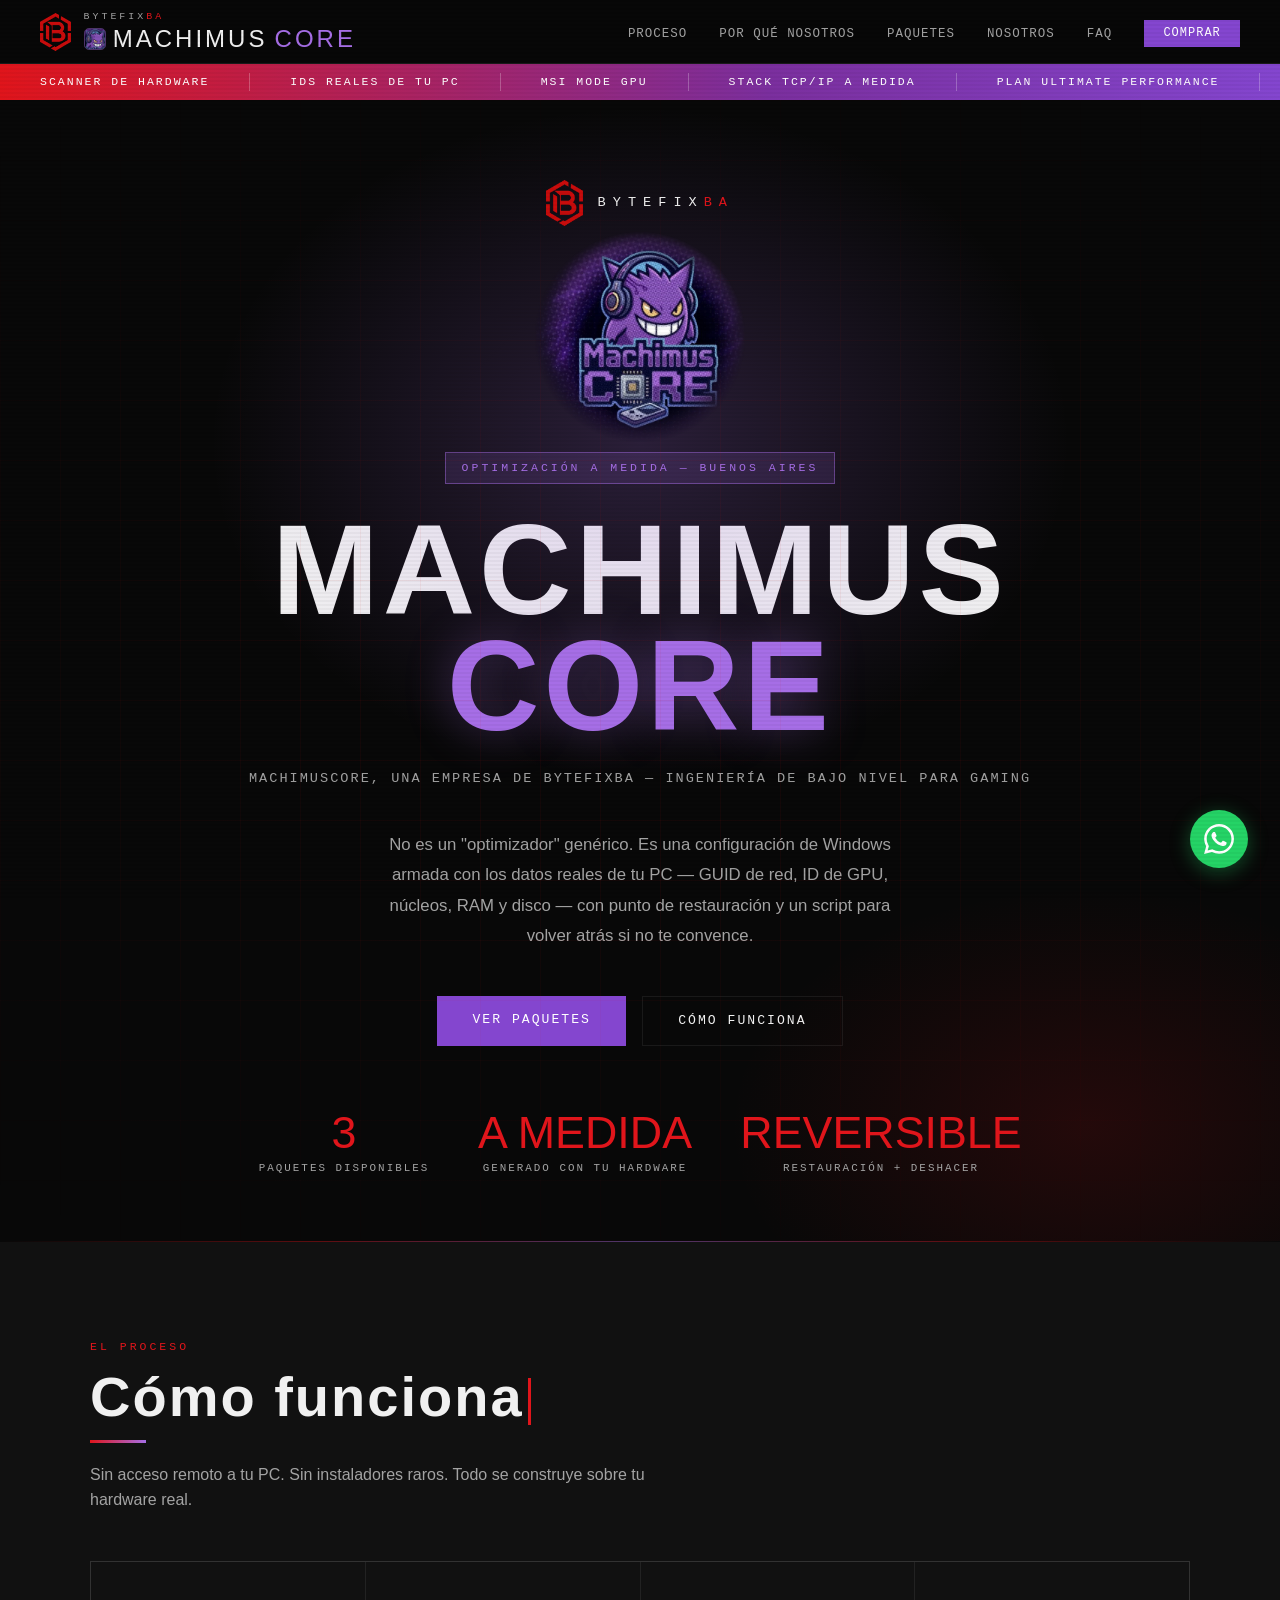
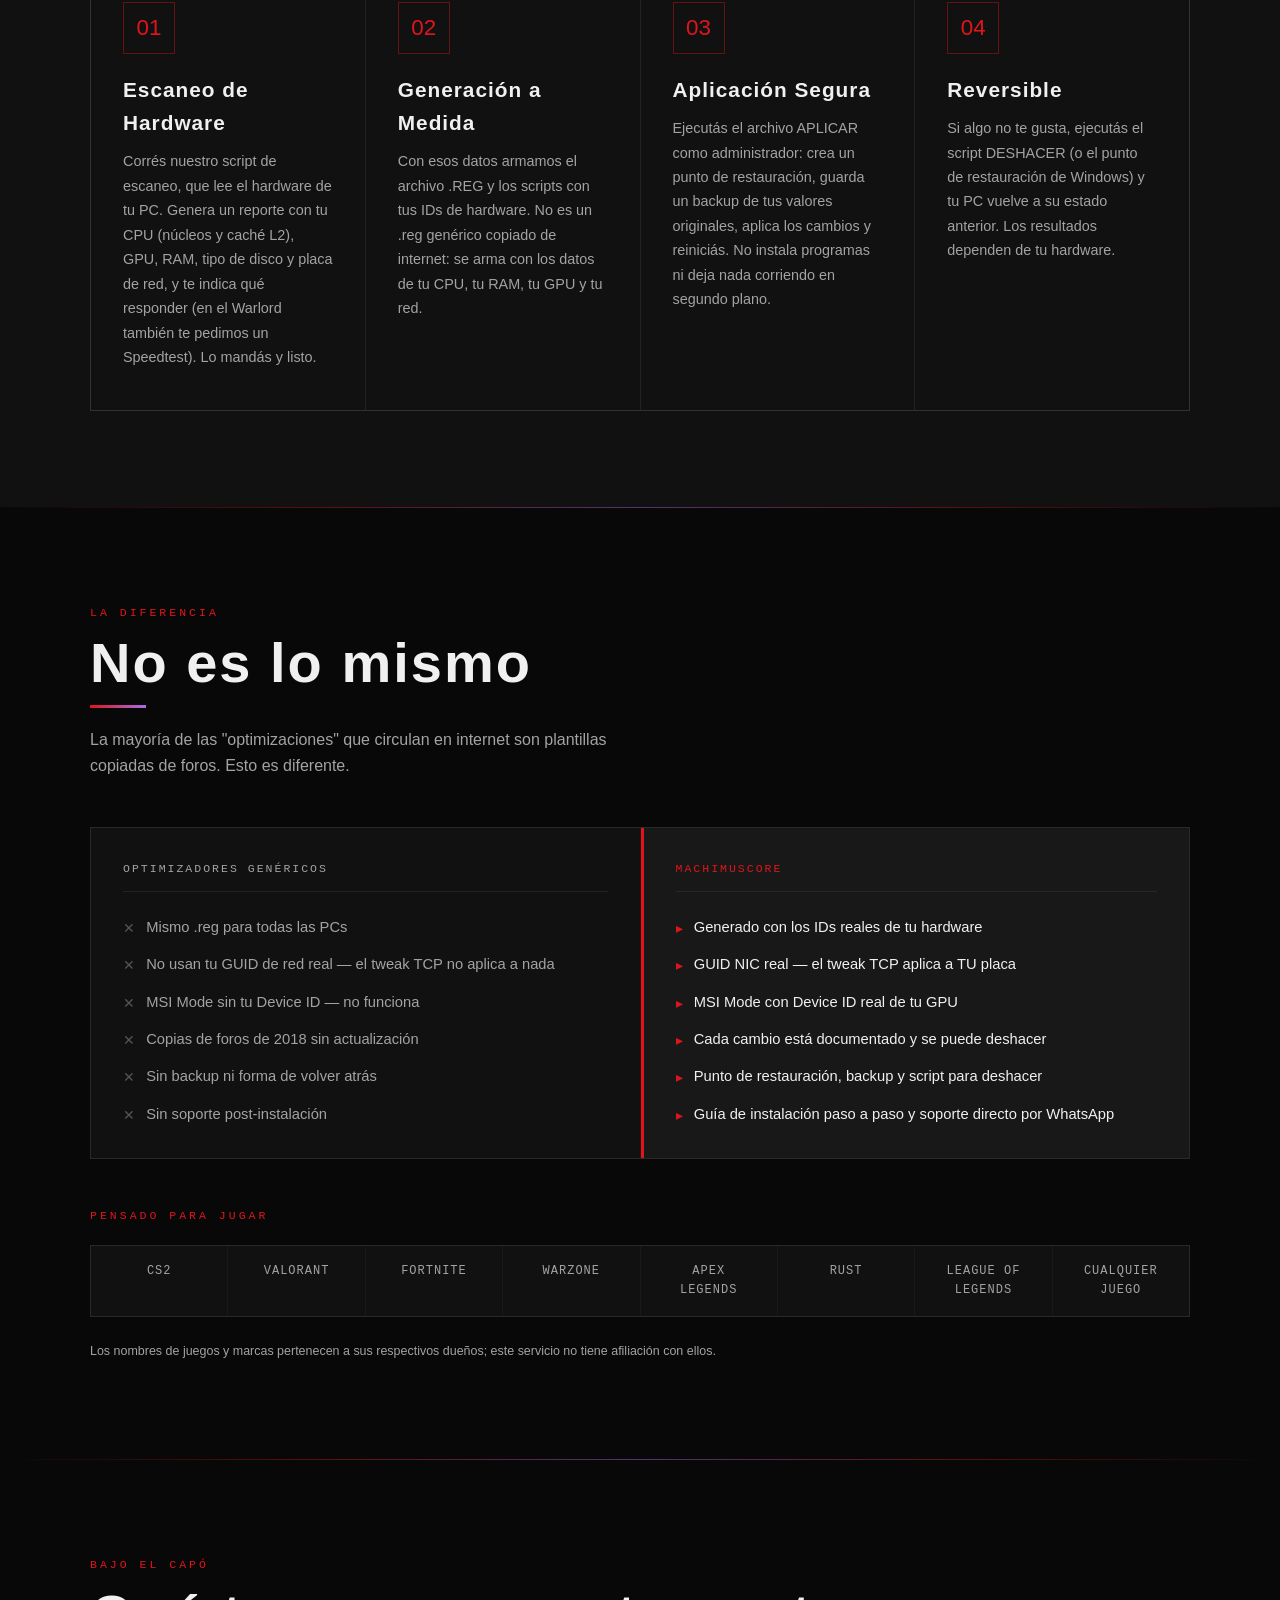
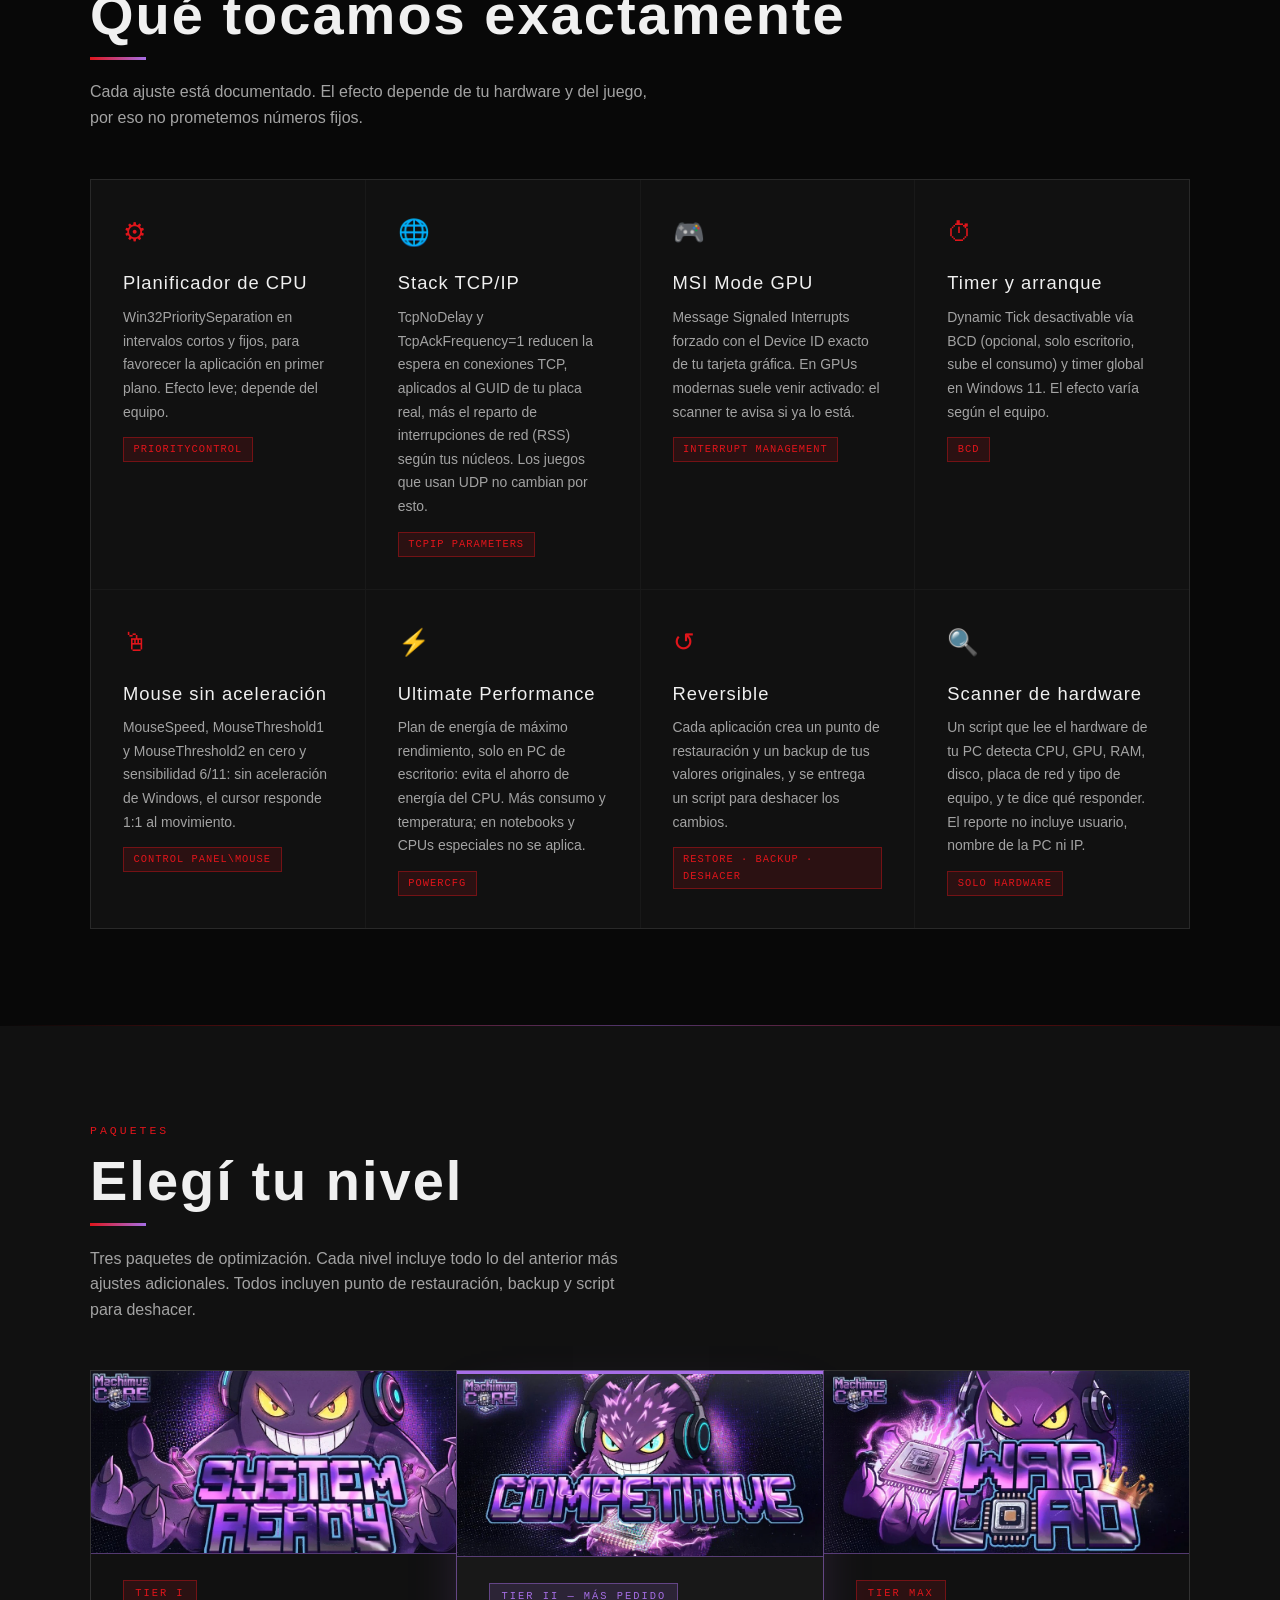
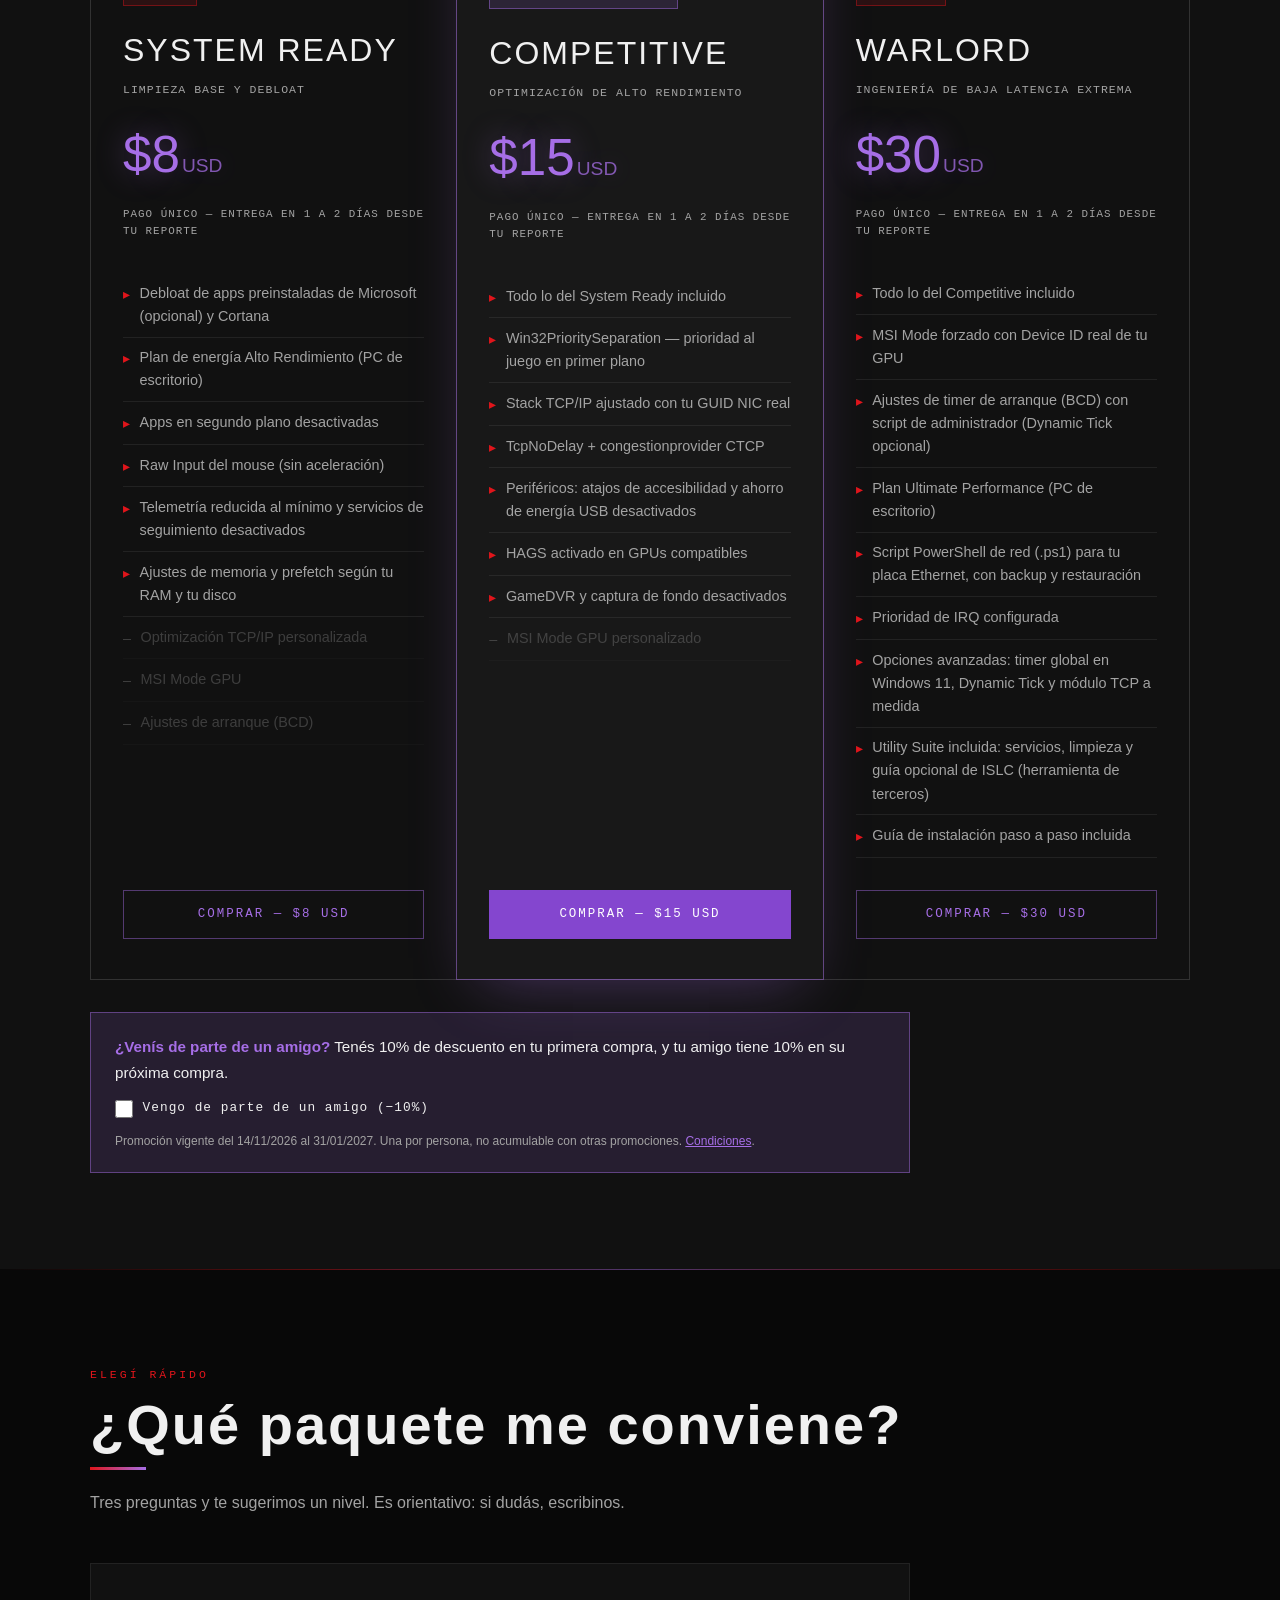
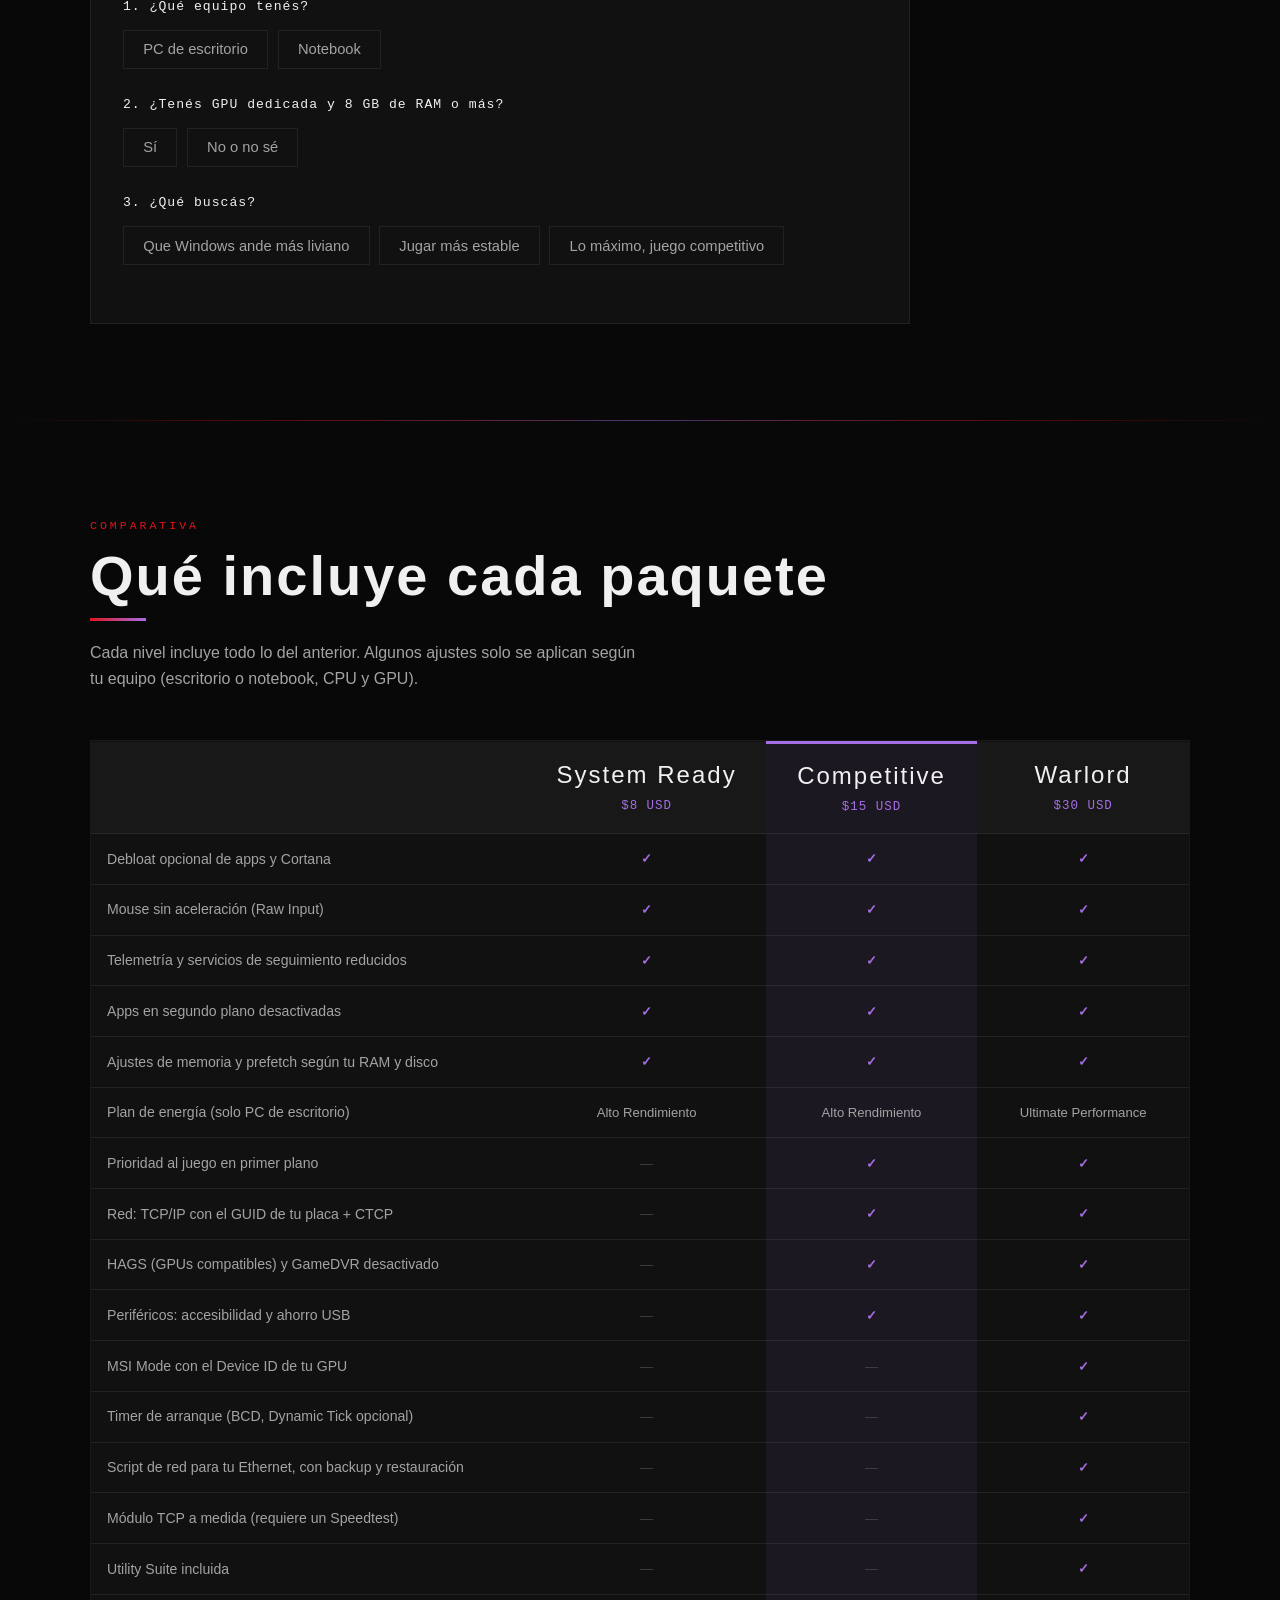
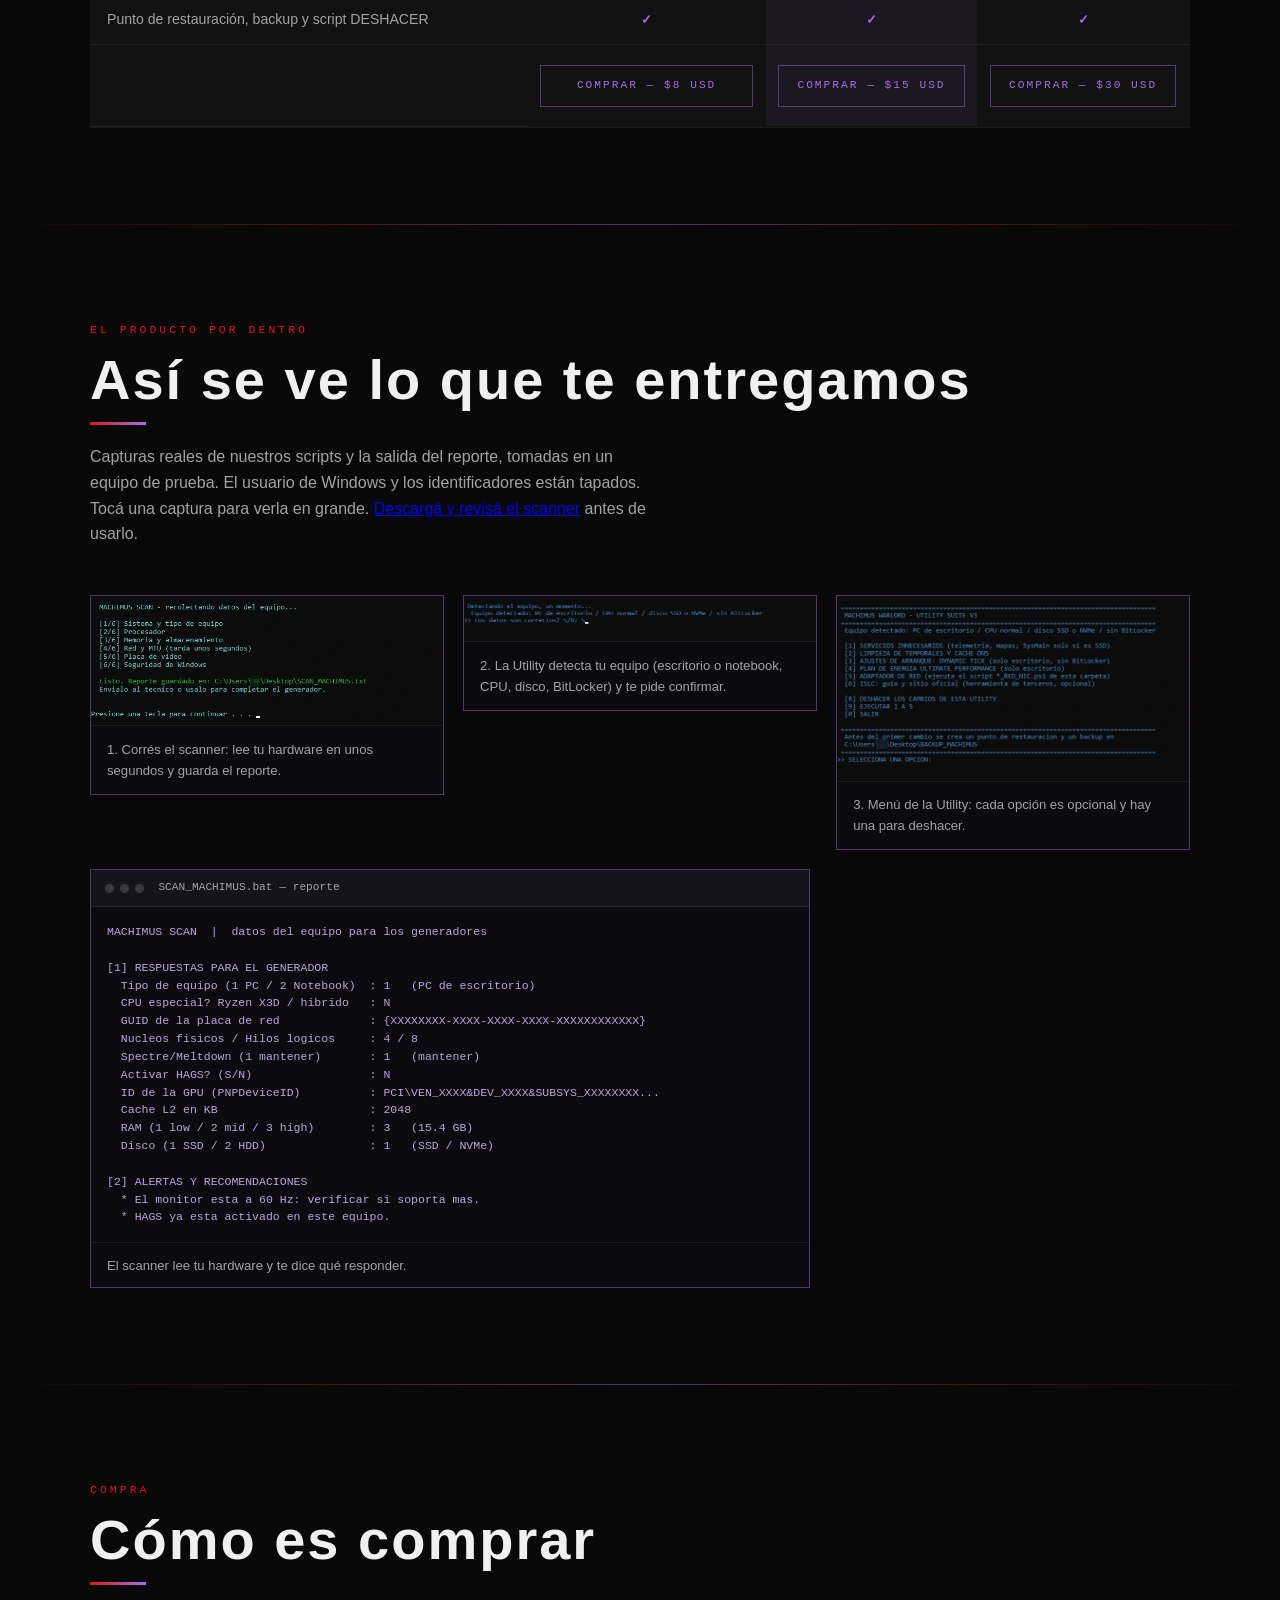
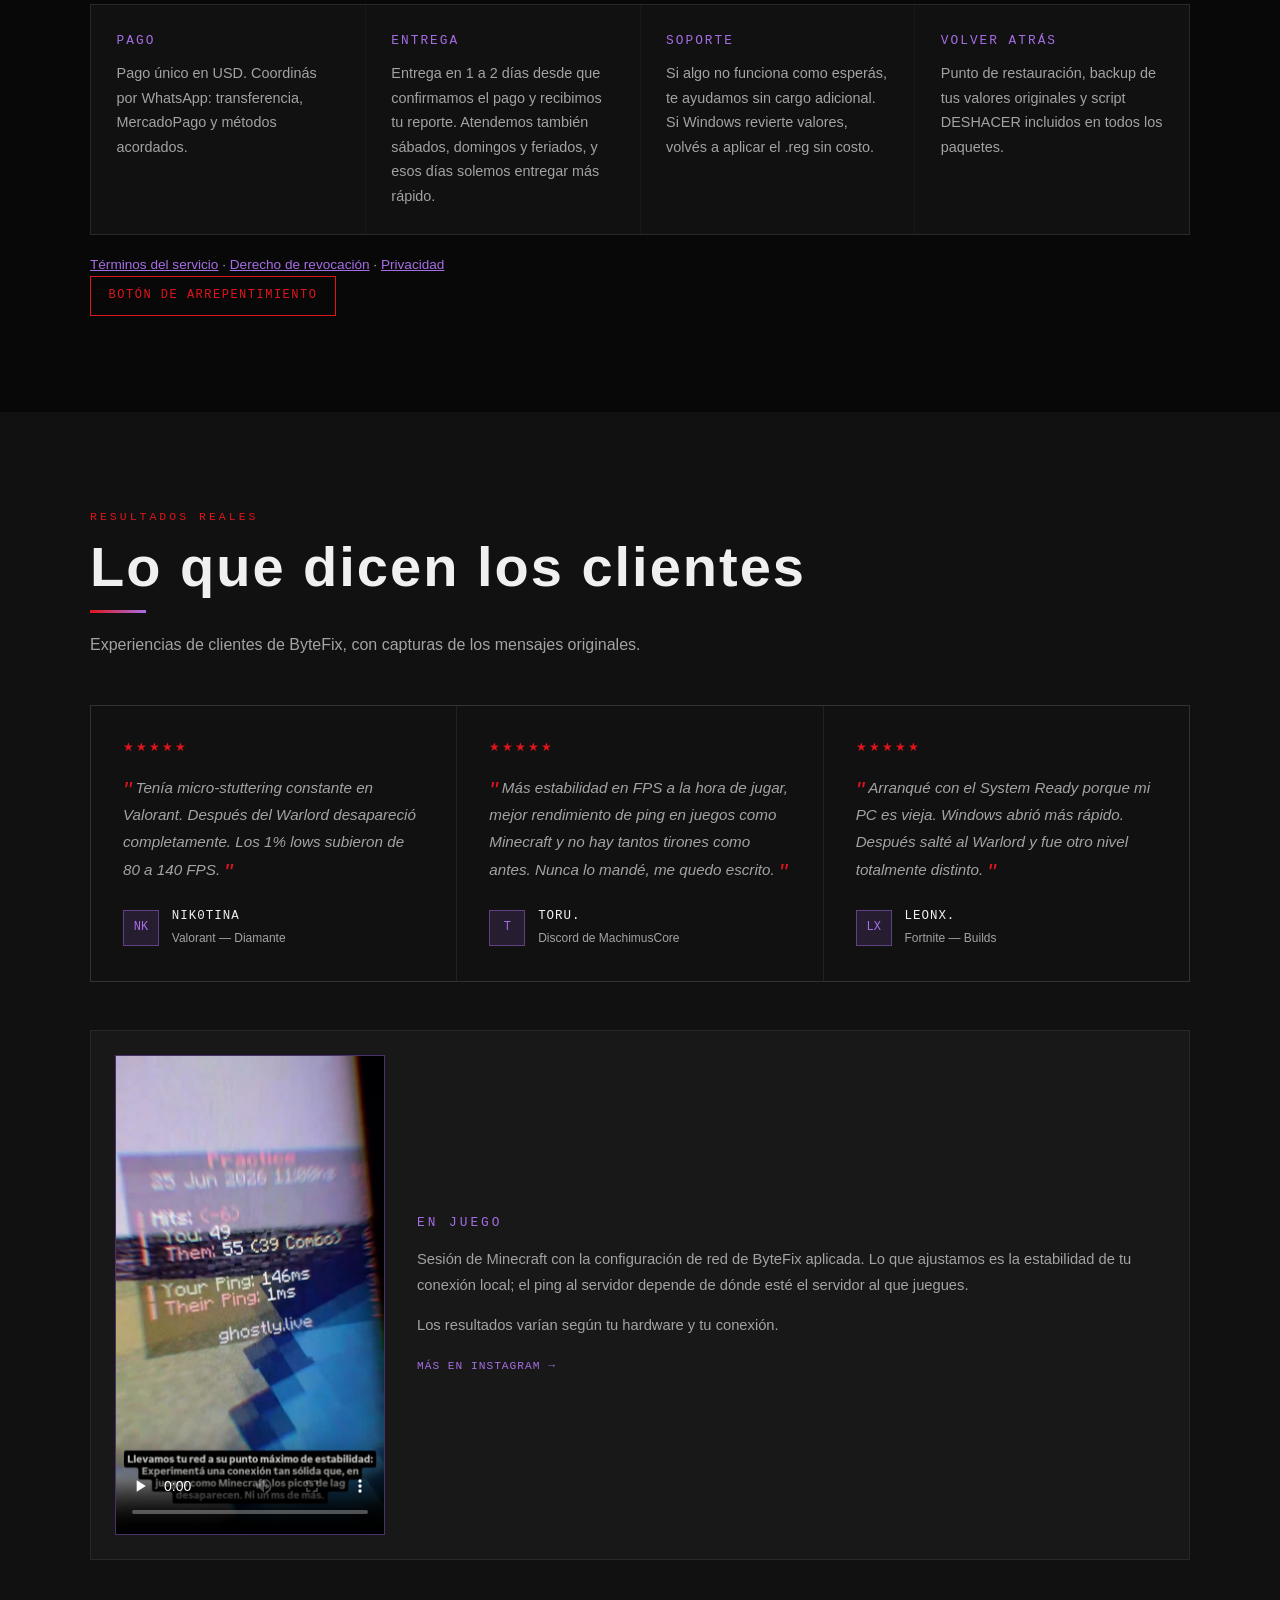
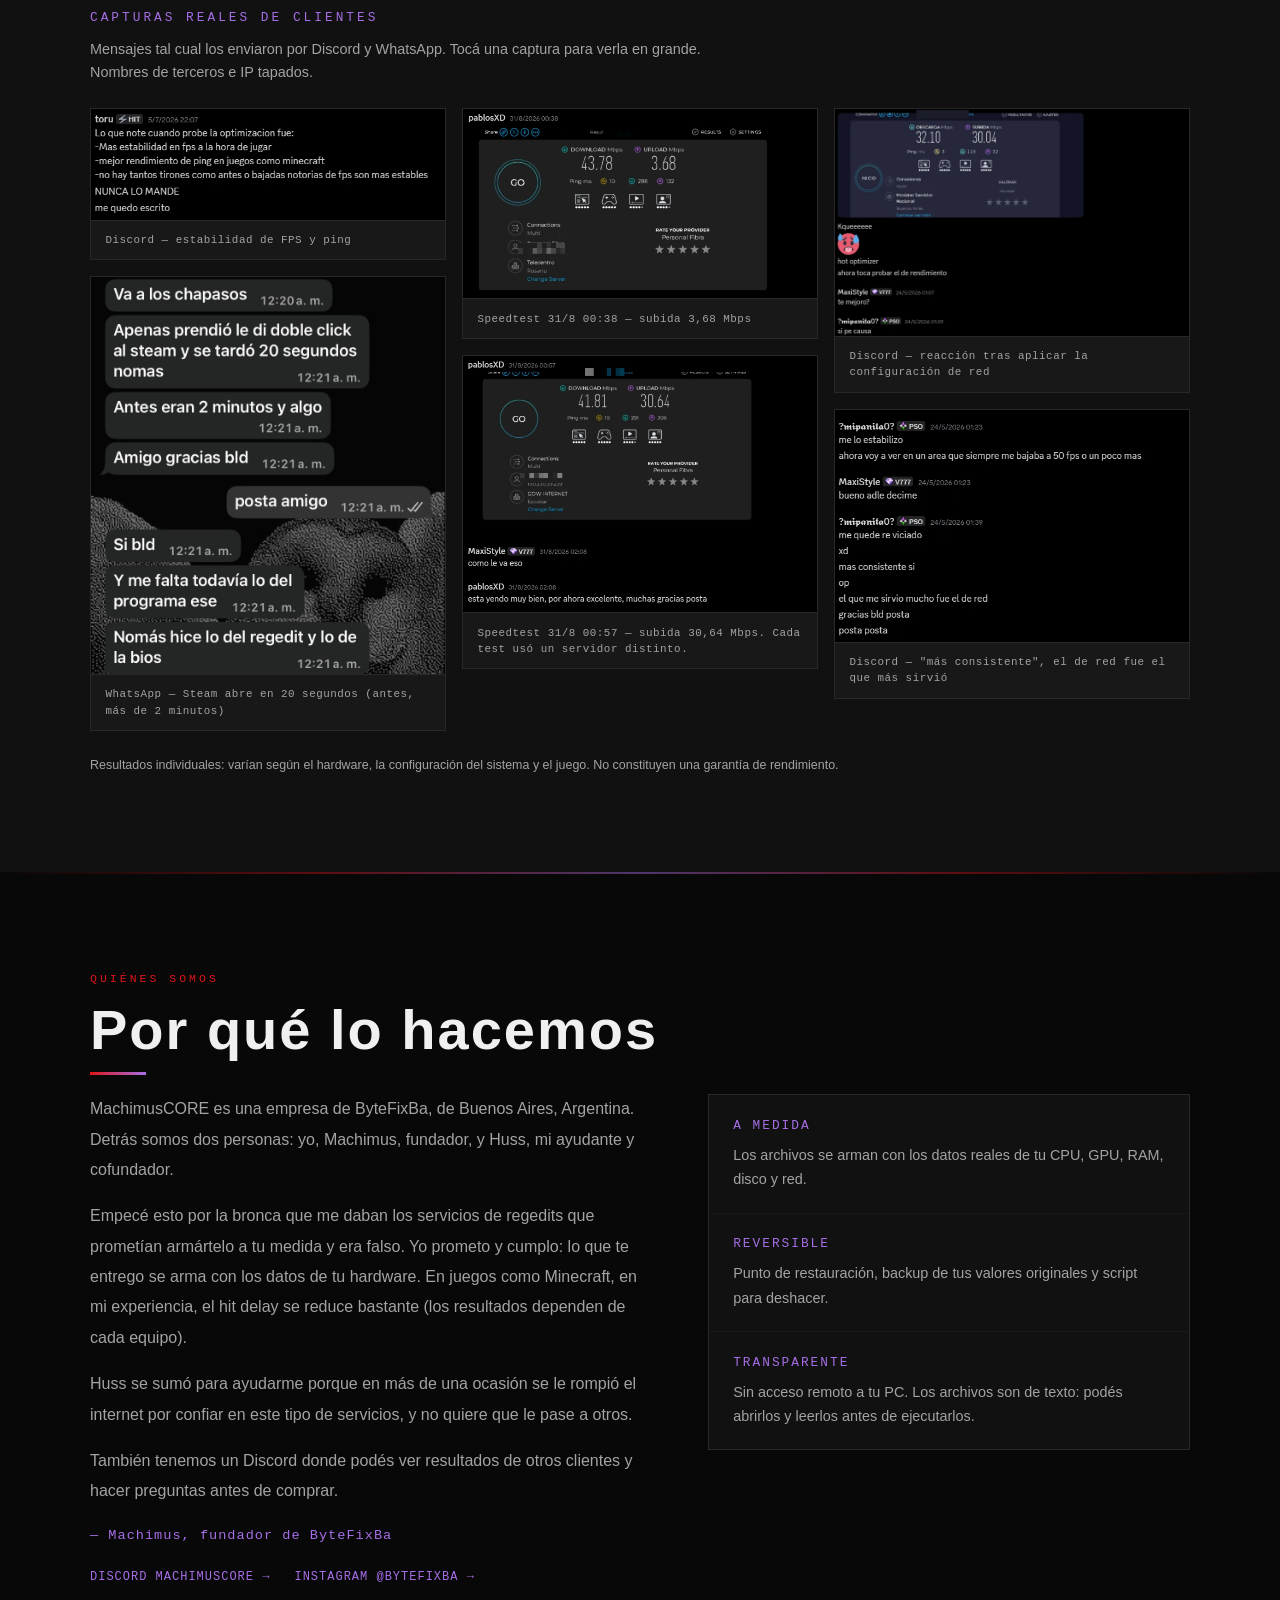
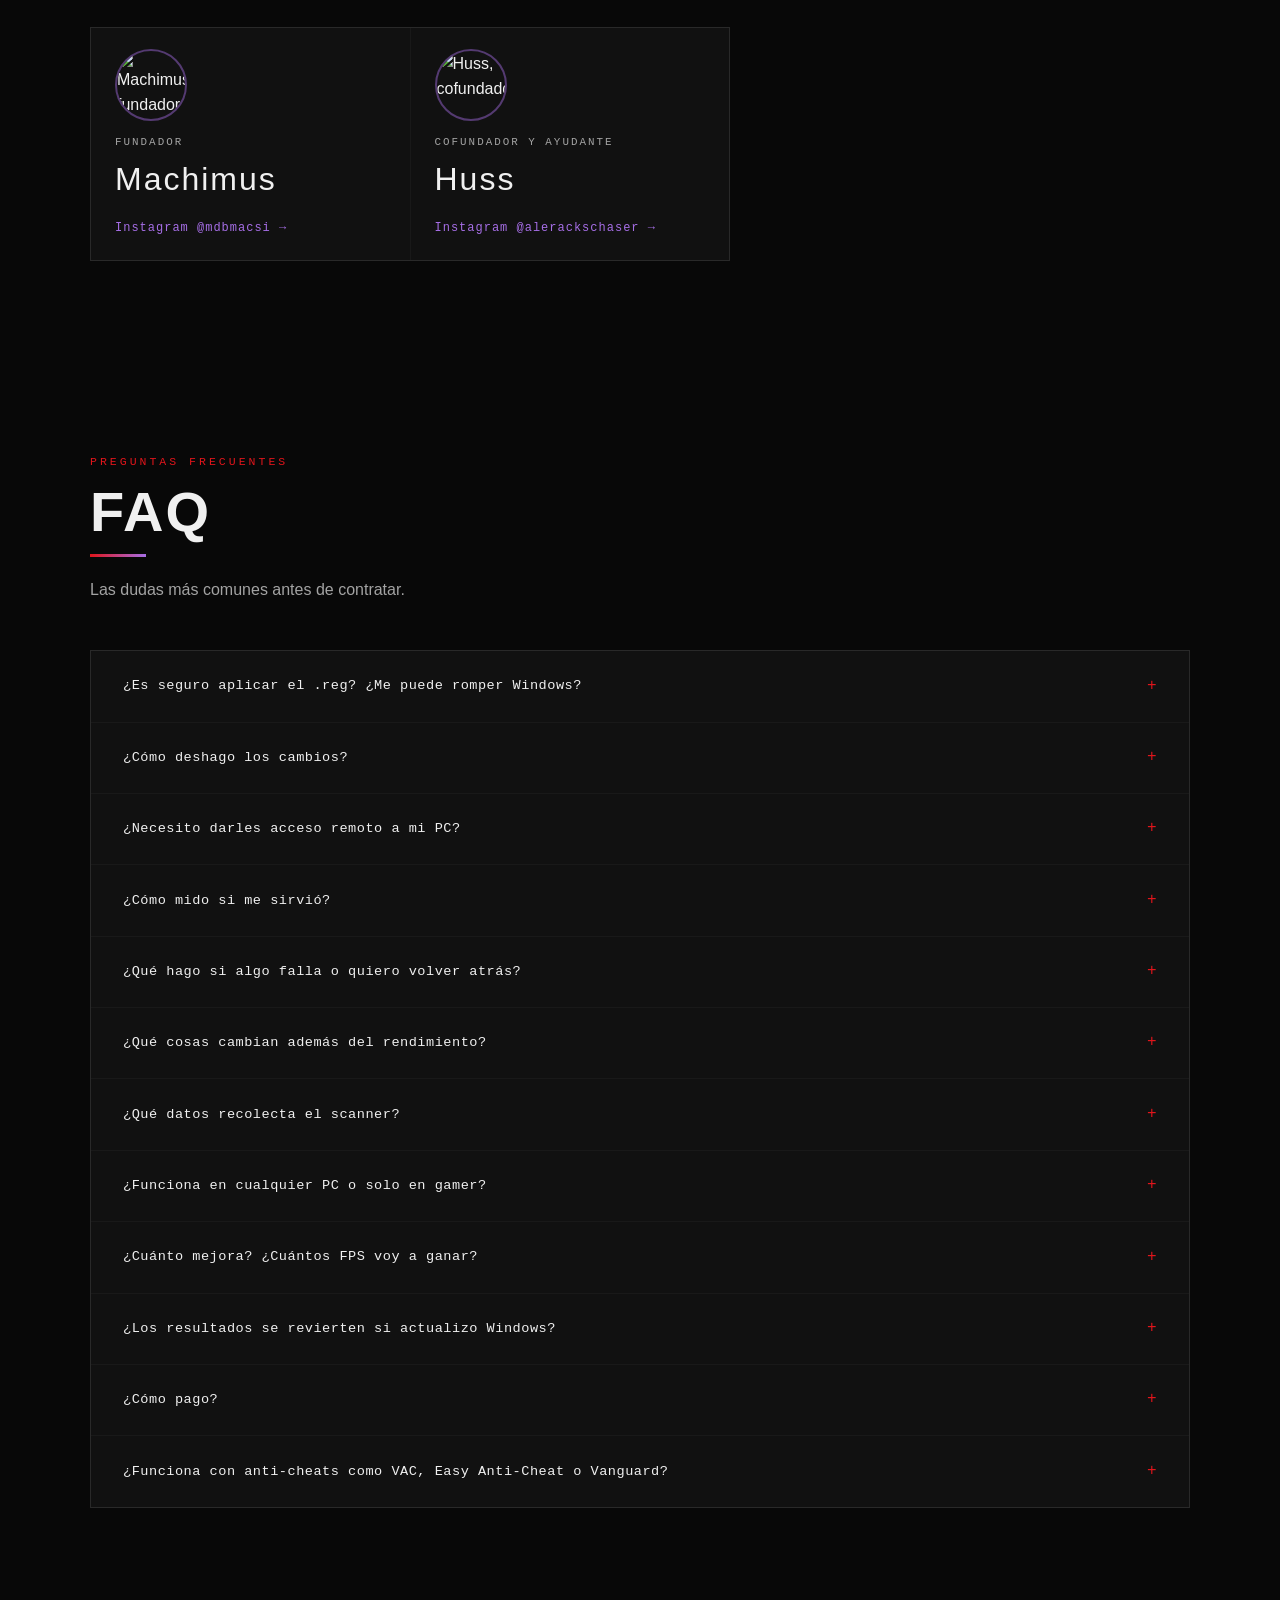
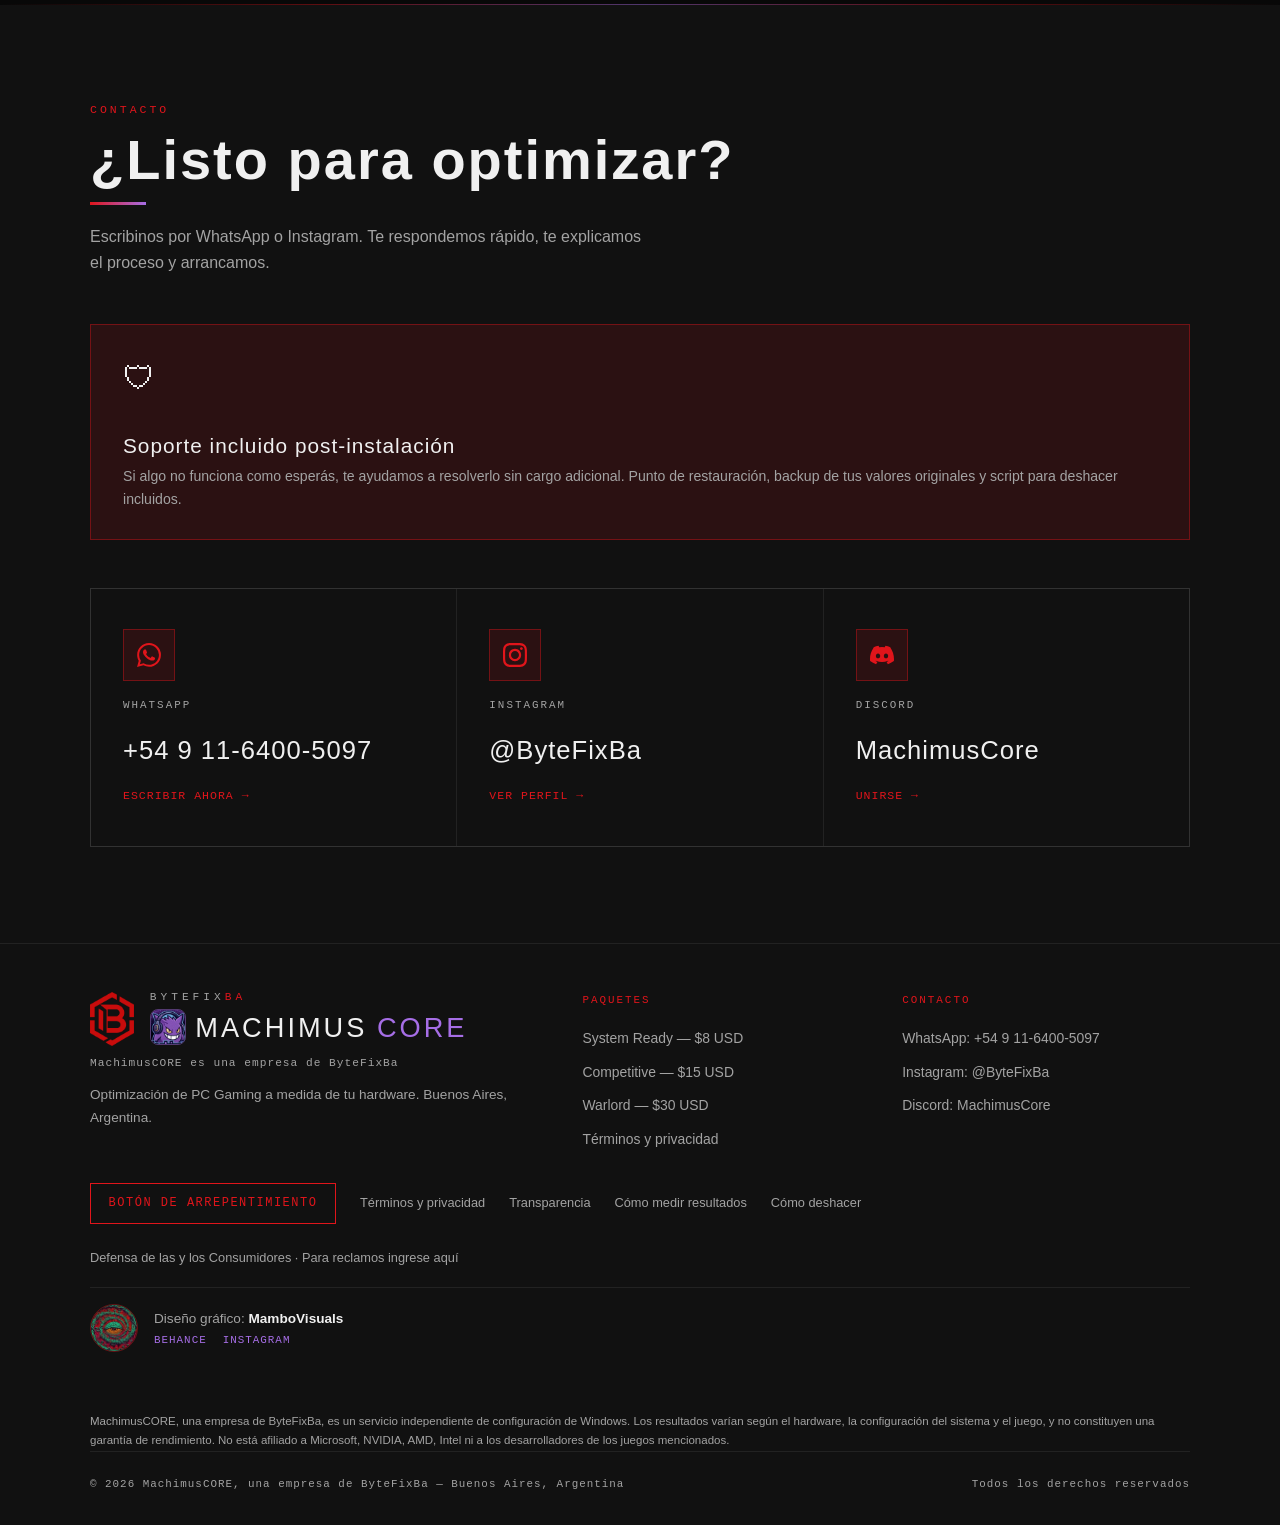
==== commit 4445d951: "Add files via upload" ====
--- a/index.html
+++ b/index.html
@@ -4,13 +4,15 @@
 <meta charset="UTF-8">
 <meta name="viewport" content="width=device-width, initial-scale=1.0">
 <title>MachimusCORE, una empresa de ByteFixBa – Optimización de PC Gaming</title>
-<meta name="description" content="Optimización de PC Gaming a medida de tu hardware. Escaneo de hardware, configuración personalizada, punto de restauración y script para deshacer los cambios. Paquetes: System Ready, Competitive y Warlord.">
+<meta name="description" content="Optimización de Windows para gaming a medida de tu PC. Paquetes System Ready, Competitive y Warlord desde USD 8, con punto de restauración, backup y deshacer. Buenos Aires, Argentina.">
 <meta name="theme-color" content="#080808">
 <meta property="og:type" content="website">
 <meta property="og:title" content="MachimusCORE | ByteFix – Optimización de PC Gaming">
 <meta property="og:description" content="Configuración de Windows a medida de tu hardware, con punto de restauración y script para deshacer. Buenos Aires, Argentina.">
 <link rel="icon" type="image/png" href="assets/img/favicon.png">
-<link href="https://fonts.googleapis.com/css2?family=Bebas+Neue&family=Share+Tech+Mono&family=Barlow:wght@300;400;600;700&display=swap" rel="stylesheet">
+<link rel="preload" href="assets/fonts/bebas-neue-latin-400-normal.woff2" as="font" type="font/woff2" crossorigin>
+<link rel="preload" href="assets/fonts/barlow-latin-400-normal.woff2" as="font" type="font/woff2" crossorigin>
+<link rel="stylesheet" href="assets/fonts/fonts.css">
 <style>
   *, *::before, *::after { box-sizing: border-box; margin: 0; padding: 0; }
   :root {
@@ -403,15 +405,41 @@
   .pillar:hover { box-shadow: inset 3px 0 0 var(--violet); }
   .pillar h3 { font-family: var(--font-mono); font-size: 0.8rem; letter-spacing: 2px; text-transform: uppercase; color: var(--violet); font-weight: 400; margin-bottom: 0.4rem; }
   .pillar p { font-size: 0.9rem; color: var(--text-muted); font-weight: 300; line-height: 1.7; }
+
+  /* ===== EQUIPO / REFERIDOS / LEGAL ===== */
+  .about-sign { color: var(--violet) !important; font-family: var(--font-mono); font-size: 0.85rem; letter-spacing: 1px; }
+  .team { display: grid; grid-template-columns: repeat(auto-fit, minmax(240px, 1fr)); gap: 1px; background: var(--border); border: 1px solid var(--border); margin-top: 2.5rem; max-width: 640px; }
+  .member { background: var(--surface); padding: 1.3rem 1.5rem; }
+  .m-role { font-family: var(--font-mono); font-size: 0.68rem; letter-spacing: 2px; text-transform: uppercase; color: var(--text-muted); }
+  .m-name { font-family: var(--font-display); font-size: 2rem; letter-spacing: 2px; color: var(--text); margin: 0.2rem 0 0.5rem; }
+  .member a { font-family: var(--font-mono); font-size: 0.75rem; letter-spacing: 1px; color: var(--violet); text-decoration: none; }
+  .member a:hover { text-decoration: underline; }
+  .ref-banner { margin-top: 2rem; padding: 1.3rem 1.5rem; border: 1px solid var(--border-violet); background: var(--violet-dim); display: grid; gap: 0.8rem; max-width: 820px; }
+  .ref-text { color: var(--text); font-size: 0.95rem; line-height: 1.7; }
+  .ref-text strong { color: var(--violet); }
+  .ref-check { display: flex; align-items: center; gap: 0.6rem; font-family: var(--font-mono); font-size: 0.8rem; letter-spacing: 1px; color: var(--text); cursor: pointer; }
+  .ref-check input { width: 18px; height: 18px; accent-color: var(--violet-btn); }
+  .ref-banner small { color: var(--text-muted); font-size: 0.75rem; }
+  .ref-banner small a { color: var(--violet); }
+  .tier-disc { font-family: var(--font-mono); font-size: 0.78rem; letter-spacing: 0.5px; color: #fff; background: var(--violet-btn); display: inline-block; padding: 0.25rem 0.6rem; margin: 0 0 0.5rem; }
+  .btn-arrep { display: inline-block; border: 1px solid var(--red); color: var(--red) !important; padding: 0.6rem 1.1rem; font-family: var(--font-mono); font-size: 0.75rem; letter-spacing: 1.5px; text-transform: uppercase; text-decoration: none; transition: background 0.2s, color 0.2s; }
+  .btn-arrep:hover { background: var(--red); color: #fff !important; }
+  .footer-law { max-width: 1100px; margin: 0 auto 1.2rem; display: flex; gap: 1.5rem; flex-wrap: wrap; align-items: center; font-size: 0.8rem; }
+  .footer-law a:not(.btn-arrep) { color: var(--text-muted); text-decoration: none; }
+  .footer-law a:not(.btn-arrep):hover { color: var(--violet); text-decoration: underline; }
+
+  .member img { width: 72px; height: 72px; border-radius: 50%; object-fit: cover; border: 2px solid var(--border-violet); display: block; margin-bottom: 0.8rem; }
+  .discord-live { font-family: var(--font-mono); font-size: 0.72rem; letter-spacing: 1px; color: var(--text); background: var(--violet-dim); border: 1px solid var(--border-violet); padding: 0.2rem 0.6rem; }
+  .discord-live::before { content: ''; display: inline-block; width: 7px; height: 7px; border-radius: 50%; background: #3ba55d; margin-right: 0.45rem; }
+  .faq-a a { color: var(--violet); }
 </style>
-<head>
-    <!-- Tus otras etiquetas meta, title y links van aquí -->
-
-    <!-- Configuración para compartir en WhatsApp, Instagram y Redes Sociales -->
-    <meta property="og:image" content="https://bytefixba.shop/assets/img/og-image.jpg">
-    <meta name="twitter:card" content="summary_large_image">
-    <meta name="twitter:image" content="https://bytefixba.shop/assets/img/og-image.jpg">
-    <link rel="canonical" href="https://bytefixba.shop/">
+<link rel="canonical" href="https://bytefixba.shop/">
+<meta property="og:type" content="website"><meta property="og:locale" content="es_AR"><meta property="og:url" content="https://bytefixba.shop/">
+<meta property="og:title" content="MachimusCORE, una empresa de ByteFixBa – Optimización de PC Gaming"><meta property="og:description" content="Optimización de Windows para gaming a medida de tu PC. Paquetes System Ready, Competitive y Warlord desde USD 8, con punto de restauración, backup y deshacer. Buenos Aires, Argentina.">
+<meta property="og:image" content="https://bytefixba.shop/assets/img/og-image.jpg"><meta property="og:image:width" content="1200"><meta property="og:image:height" content="630">
+<meta name="twitter:card" content="summary_large_image"><meta name="twitter:image" content="https://bytefixba.shop/assets/img/og-image.jpg">
+<meta name="theme-color" content="#060606"><link rel="manifest" href="manifest.webmanifest"><link rel="apple-touch-icon" href="assets/img/apple-touch-icon.png">
+<script type="application/ld+json">{"@context": "https://schema.org", "@graph": [{"@type": "Organization", "name": "ByteFixBa", "url": "https://bytefixba.shop/", "logo": "https://bytefixba.shop/assets/img/bytefix-logo.png", "sameAs": ["https://instagram.com/ByteFixBa", "https://discord.gg/F5vsm74aQK"]}, {"@type": "Product", "name": "MachimusCORE System Ready", "description": "Limpieza base y ajustes de Windows para gaming, a medida de tu PC.", "brand": {"@type": "Brand", "name": "MachimusCORE"}, "image": "https://bytefixba.shop/assets/img/og-image.jpg", "offers": {"@type": "Offer", "price": "8", "priceCurrency": "USD", "url": "https://bytefixba.shop/#tiers", "availability": "https://schema.org/InStock"}}, {"@type": "Product", "name": "MachimusCORE Competitive", "description": "Optimización de alto rendimiento para gaming, con ajustes de red a medida.", "brand": {"@type": "Brand", "name": "MachimusCORE"}, "image": "https://bytefixba.shop/assets/img/og-image.jpg", "offers": {"@type": "Offer", "price": "15", "priceCurrency": "USD", "url": "https://bytefixba.shop/#tiers", "availability": "https://schema.org/InStock"}}, {"@type": "Product", "name": "MachimusCORE Warlord", "description": "Configuración completa a medida, con Utility Suite incluida.", "brand": {"@type": "Brand", "name": "MachimusCORE"}, "image": "https://bytefixba.shop/assets/img/og-image.jpg", "offers": {"@type": "Offer", "price": "30", "priceCurrency": "USD", "url": "https://bytefixba.shop/#tiers", "availability": "https://schema.org/InStock"}}]}</script>
 </head>
 <body>
 
@@ -702,7 +730,12 @@
         <a href="https://wa.me/5491164005097?text=Hola!%20Quiero%20el%20paquete%20Warlord%20($30)" class="tier-btn" data-track="comprar-tier" target="_blank" rel="noopener noreferrer">Comprar — $30 USD</a>
       </div>
     </div>
-      <p class="ars-note" id="arsNote" hidden></p>
+      <div class="ref-banner" id="refBanner">
+      <div class="ref-text"><strong>¿Venís de parte de un amigo?</strong> Tenés 10% de descuento en tu primera compra, y tu amigo tiene 10% en su próxima compra.</div>
+      <label class="ref-check"><input type="checkbox" id="refCheck"> Vengo de parte de un amigo (−10%)</label>
+      <small>Promoción vigente del 14/11/2026 al 31/01/2027. Una por persona, no acumulable con otras promociones. <a href="legal.html#promo">Condiciones</a>.</small>
+    </div>
+    <p class="ars-note" id="arsNote" hidden></p>
   </div>
 </section>
 
@@ -746,7 +779,7 @@
   <div class="section-inner">
     <p class="section-label">El producto por dentro</p>
     <h2 class="section-title">Así se ve lo que te entregamos</h2>
-    <p class="section-desc">Capturas reales de nuestros scripts y la salida del reporte, tomadas en un equipo de prueba. El usuario de Windows y los identificadores están tapados. Tocá una captura para verla en grande.</p>
+    <p class="section-desc">Capturas reales de nuestros scripts y la salida del reporte, tomadas en un equipo de prueba. El usuario de Windows y los identificadores están tapados. Tocá una captura para verla en grande. <a href="transparencia.html">Descargá y revisá el scanner</a> antes de usarlo.</p>
         <div class="shot-grid">
       <figure class="shot"><button type="button" class="proof-btn" data-full="assets/img/shot-scanner.webp"><img src="assets/img/shot-scanner.webp" alt="Captura del scanner terminando de recolectar los datos del equipo" loading="lazy"></button><figcaption>1. Corrés el scanner: lee tu hardware en unos segundos y guarda el reporte.</figcaption></figure>
       <figure class="shot"><button type="button" class="proof-btn" data-full="assets/img/shot-detect.webp"><img src="assets/img/shot-detect.webp" alt="Captura de la Utility detectando el tipo de equipo, CPU, disco y BitLocker" loading="lazy"></button><figcaption>2. La Utility detecta tu equipo (escritorio o notebook, CPU, disco, BitLocker) y te pide confirmar.</figcaption></figure>
@@ -789,7 +822,8 @@
       <div class="buy-card"><h3>Soporte</h3><p>Si algo no funciona como esperás, te ayudamos sin cargo adicional. Si Windows revierte valores, volvés a aplicar el .reg sin costo.</p></div>
       <div class="buy-card"><h3>Volver atrás</h3><p>Punto de restauración, backup de tus valores originales y script DESHACER incluidos en todos los paquetes.</p></div>
     </div>
-    <p class="buy-links"><a href="legal.html#terminos">Términos del servicio</a> · <a href="legal.html#privacidad">Privacidad</a></p>
+    <p class="buy-links"><a href="legal.html#terminos">Términos del servicio</a> · <a href="legal.html#revocacion">Derecho de revocación</a> · <a href="legal.html#privacidad">Privacidad</a></p>
+    <p><a class="btn-arrep" href="arrepentimiento.html">Botón de arrepentimiento</a></p>
   </div>
 </section>
 
@@ -862,11 +896,14 @@
     <h2 class="section-title">Por qué lo hacemos</h2>
     <div class="about-grid">
       <div class="about-text">
-        <p>MachimusCORE es una empresa de ByteFixBa, de Buenos Aires, Argentina. Configuramos Windows para gaming a medida de cada PC.</p>
-        <p>Lo hacemos porque muchos optimizadores aplican el mismo ajuste a todas las PCs, no explican qué tocan y no te dejan volver atrás. Preferimos hacerlo distinto: leemos tu hardware, armamos los archivos con tus datos y te dejamos todo listo para deshacer.</p>
+        <p>MachimusCORE es una empresa de ByteFixBa, de Buenos Aires, Argentina. Detrás somos dos personas: yo, Machimus, fundador, y Huss, mi ayudante y cofundador.</p>
+        <p>Empecé esto por la bronca que me daban los servicios de regedits que prometían armártelo a tu medida y era falso. Yo prometo y cumplo: lo que te entrego se arma con los datos de tu hardware. En juegos como Minecraft, en mi experiencia, el hit delay se reduce bastante (los resultados dependen de cada equipo).</p>
+        <p>Huss se sumó para ayudarme porque en más de una ocasión se le rompió el internet por confiar en este tipo de servicios, y no quiere que le pase a otros.</p>
         <p>También tenemos un Discord donde podés ver resultados de otros clientes y hacer preguntas antes de comprar.</p>
+        <p class="about-sign">— Machimus, fundador de ByteFixBa</p>
         <div class="about-links">
           <a href="https://discord.gg/F5vsm74aQK" target="_blank" rel="noopener noreferrer">Discord MachimusCore →</a>
+          <span class="discord-live" id="discordLive" hidden></span>
           <a href="https://instagram.com/ByteFixBa" target="_blank" rel="noopener noreferrer">Instagram @ByteFixBa →</a>
         </div>
       </div>
@@ -875,6 +912,10 @@
         <div class="pillar"><h3>Reversible</h3><p>Punto de restauración, backup de tus valores originales y script para deshacer.</p></div>
         <div class="pillar"><h3>Transparente</h3><p>Sin acceso remoto a tu PC. Los archivos son de texto: podés abrirlos y leerlos antes de ejecutarlos.</p></div>
       </div>
+    </div>
+      <div class="team">
+      <div class="member"><img src="assets/img/machimus.webp" alt="Machimus, fundador de ByteFixBa" width="96" height="96" loading="lazy"><div class="m-role">Fundador</div><div class="m-name">Machimus</div><a href="https://www.instagram.com/mdbmacsi/" target="_blank" rel="noopener noreferrer">Instagram @mdbmacsi →</a></div>
+      <div class="member"><img src="assets/img/huss.webp" alt="Huss, cofundador y ayudante de ByteFixBa" width="96" height="96" loading="lazy"><div class="m-role">Cofundador y ayudante</div><div class="m-name">Huss</div><a href="https://www.instagram.com/alerackschaser/" target="_blank" rel="noopener noreferrer">Instagram @alerackschaser →</a></div>
     </div>
   </div>
 </section>
@@ -897,6 +938,14 @@
       <div class="faq-item">
         <div class="faq-q">¿Necesito darles acceso remoto a mi PC? <span class="faq-arrow">+</span></div>
         <div class="faq-a">No. No hace falta acceso remoto. Vos corrés el script de escaneo, nos mandás el reporte generado, y nosotros te devolvemos los archivos listos. En ningún momento necesitamos entrar a tu PC.</div>
+      </div>
+      <div class="faq-item">
+        <div class="faq-q">¿Cómo mido si me sirvió? <span class="faq-arrow">+</span></div>
+        <div class="faq-a">Medí antes y después con el mismo juego, el mismo mapa y el mismo servidor. Armamos una <a href="guia-medir.html">guía para medir tus resultados</a> paso a paso.</div>
+      </div>
+      <div class="faq-item">
+        <div class="faq-q">¿Qué hago si algo falla o quiero volver atrás? <span class="faq-arrow">+</span></div>
+        <div class="faq-a">Ejecutá el script DESHACER de tu paquete o usá el punto de restauración. Está explicado en la <a href="guia-deshacer.html">guía para deshacer cambios</a>, junto con qué hacer si SmartScreen o el antivirus avisan.</div>
       </div>
       <div class="faq-item">
         <div class="faq-q">¿Qué cosas cambian además del rendimiento? <span class="faq-arrow">+</span></div>
@@ -1007,6 +1056,14 @@
         <li><a href="https://discord.gg/F5vsm74aQK" target="_blank" rel="noopener noreferrer">Discord: MachimusCore</a></li>
       </ul>
     </div>
+  </div>
+  <div class="footer-law">
+    <a class="btn-arrep" href="arrepentimiento.html">Botón de arrepentimiento</a>
+    <a href="legal.html">Términos y privacidad</a>
+    <a href="transparencia.html">Transparencia</a>
+    <a href="guia-medir.html">Cómo medir resultados</a>
+    <a href="guia-deshacer.html">Cómo deshacer</a>
+    <a href="https://www.argentina.gob.ar/produccion/defensadelconsumidor/formulario" target="_blank" rel="noopener noreferrer">Defensa de las y los Consumidores · Para reclamos ingrese aquí</a>
   </div>
   <div class="footer-credit">
     <img src="assets/img/mambovisuals.png" alt="Logo de MamboVisuals" width="48" height="48" loading="lazy">
@@ -1079,7 +1136,7 @@
   var DOLAR_TIPO='oficial',NOM={oficial:'oficial',blue:'blue',bolsa:'MEP'};
   var els=document.querySelectorAll('[data-usd]'),note=document.getElementById('arsNote');
   function fmt(n){return (Math.round(n/100)*100).toLocaleString('es-AR');}
-  function paint(v,f){
+  function paint(v,f){ window.__rate=v; document.dispatchEvent(new Event('rate'));
     els.forEach(function(e){e.textContent='≈ $'+fmt(parseFloat(e.getAttribute('data-usd'))*v)+' ARS';});
     if(note){var d=f?new Date(f):null,fs=(d&&!isNaN(d))?' (actualizado '+d.toLocaleString('es-AR',{day:'2-digit',month:'2-digit',hour:'2-digit',minute:'2-digit'})+')':'';
       note.textContent='Los precios son en USD. El valor en pesos es una referencia al dólar '+NOM[DOLAR_TIPO]+' (venta) de hoy: $'+v.toLocaleString('es-AR')+fs+'. Se actualiza solo; el valor final se confirma por WhatsApp al pagar.';note.hidden=false;}
@@ -1095,5 +1152,33 @@
   }).catch(function(){});
 })();
 </script>
+<script>
+(function(){
+  var FIN=new Date('2027-02-01T00:00:00-03:00'),box=document.getElementById('refBanner'),chk=document.getElementById('refCheck');
+  if(!box||!chk)return; if(new Date()>=FIN){box.remove();return;}
+  var DESC=0.10;
+  function fmtUsd(n){return n.toLocaleString('es-AR',{minimumFractionDigits:2,maximumFractionDigits:2});}
+  function fmtArs(n){return (Math.round(n/100)*100).toLocaleString('es-AR');}
+  function render(){
+    document.querySelectorAll('.tier-ars[data-usd]').forEach(function(e){
+      var d=e.parentNode.querySelector('.tier-disc'),u=parseFloat(e.getAttribute('data-usd'))*(1-DESC);
+      if(!chk.checked){if(d)d.remove();return;}
+      if(!d){d=document.createElement('div');d.className='tier-disc';e.parentNode.insertBefore(d,e.nextSibling);}
+      d.textContent='Con amigo (−10%): US$ '+fmtUsd(u)+(window.__rate?' ≈ $'+fmtArs(u*window.__rate)+' ARS':'');
+    });
+  }
+  chk.addEventListener('change',render); document.addEventListener('rate',render);
+  document.addEventListener('click',function(e){
+    var a=e.target.closest('a[href*="wa.me"][href*="text="]'); if(!a||!chk.checked||a.getAttribute('data-ref'))return;
+    a.href+=encodeURIComponent(' — Vengo de parte de un amigo (10% off). Mi amigo se llama: ');a.setAttribute('data-ref','1');
+  },true);
+})();
+</script>
+<script>
+(function(){var el=document.getElementById('discordLive');if(!el||!window.fetch)return;
+fetch('https://discord.com/api/v9/invites/F5vsm74aQK?with_counts=true').then(function(r){return r.json();}).then(function(d){
+  var m=d&&d.approximate_member_count,p=d&&d.approximate_presence_count;if(!m)return;
+  el.textContent=m.toLocaleString('es-AR')+' miembros'+(p?' · '+p.toLocaleString('es-AR')+' en línea':'');el.hidden=false;}).catch(function(){});})();
+</script>
 </body>
 </html>
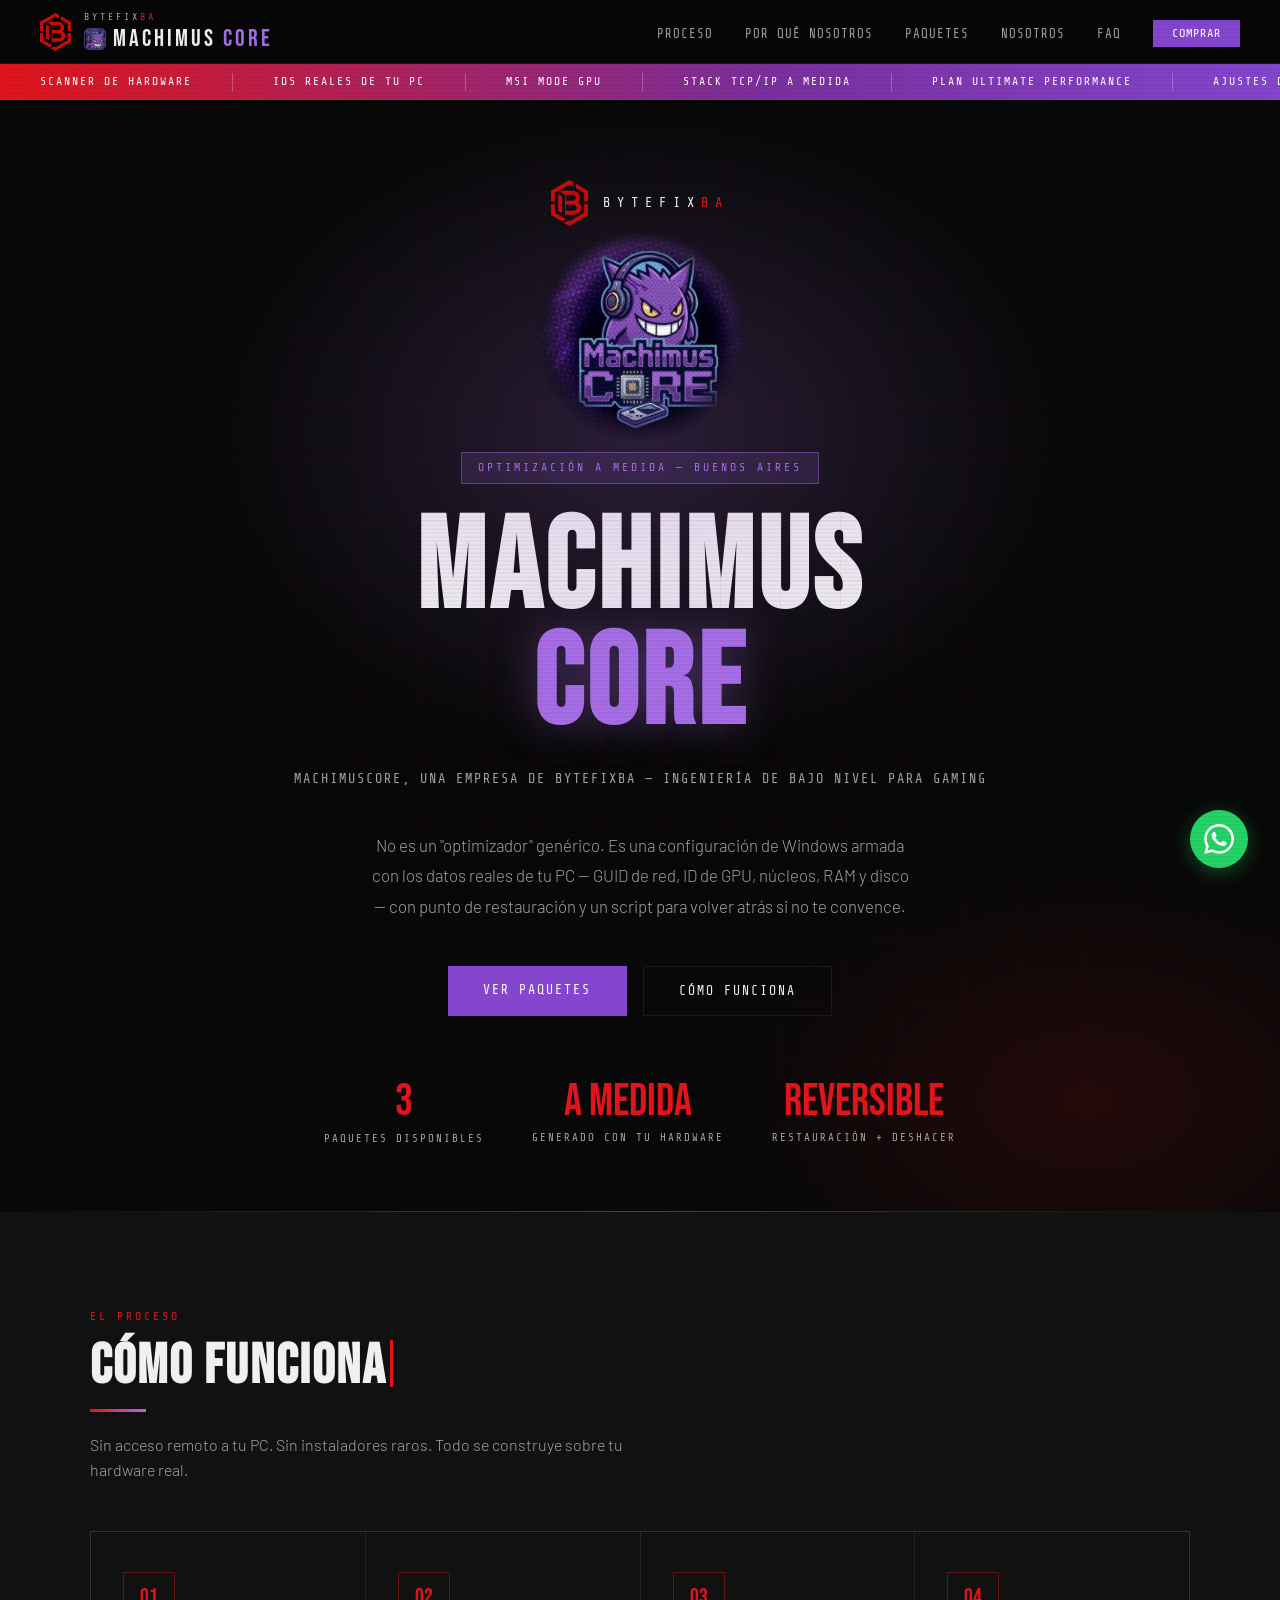
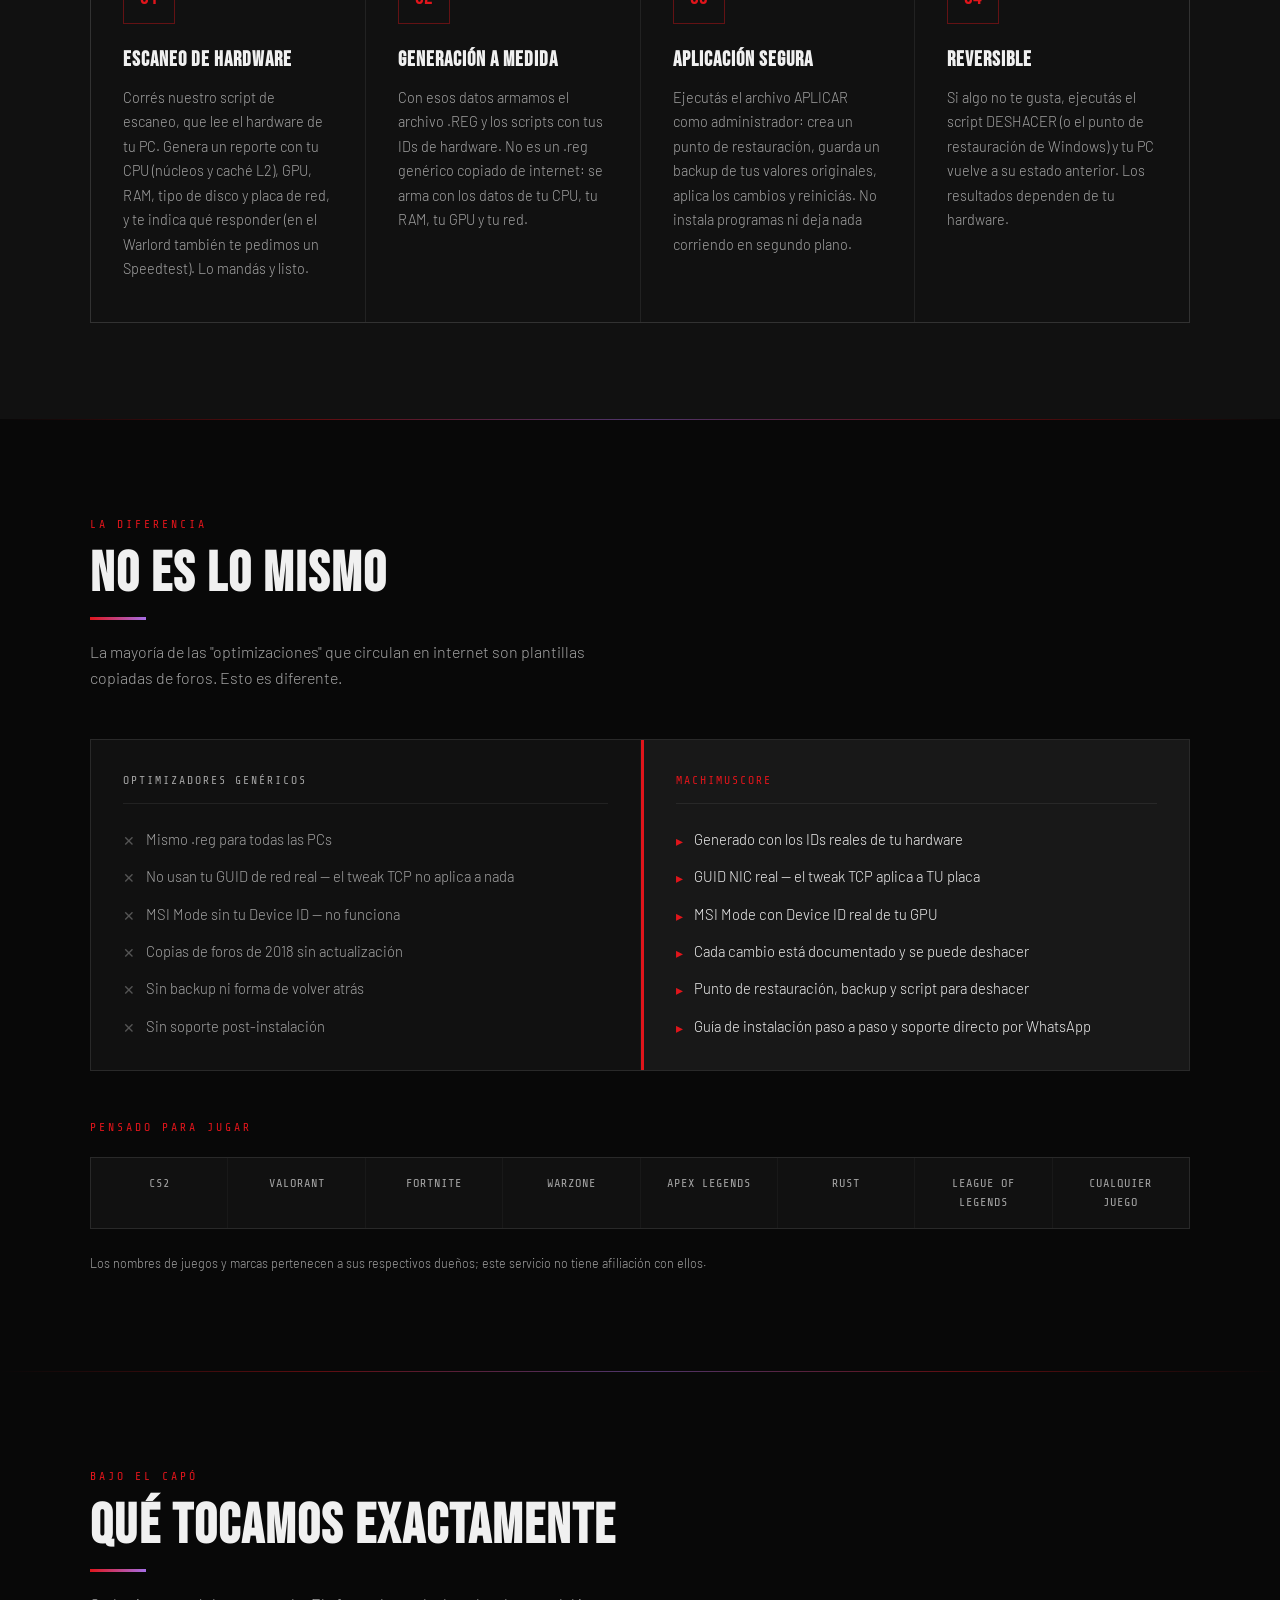
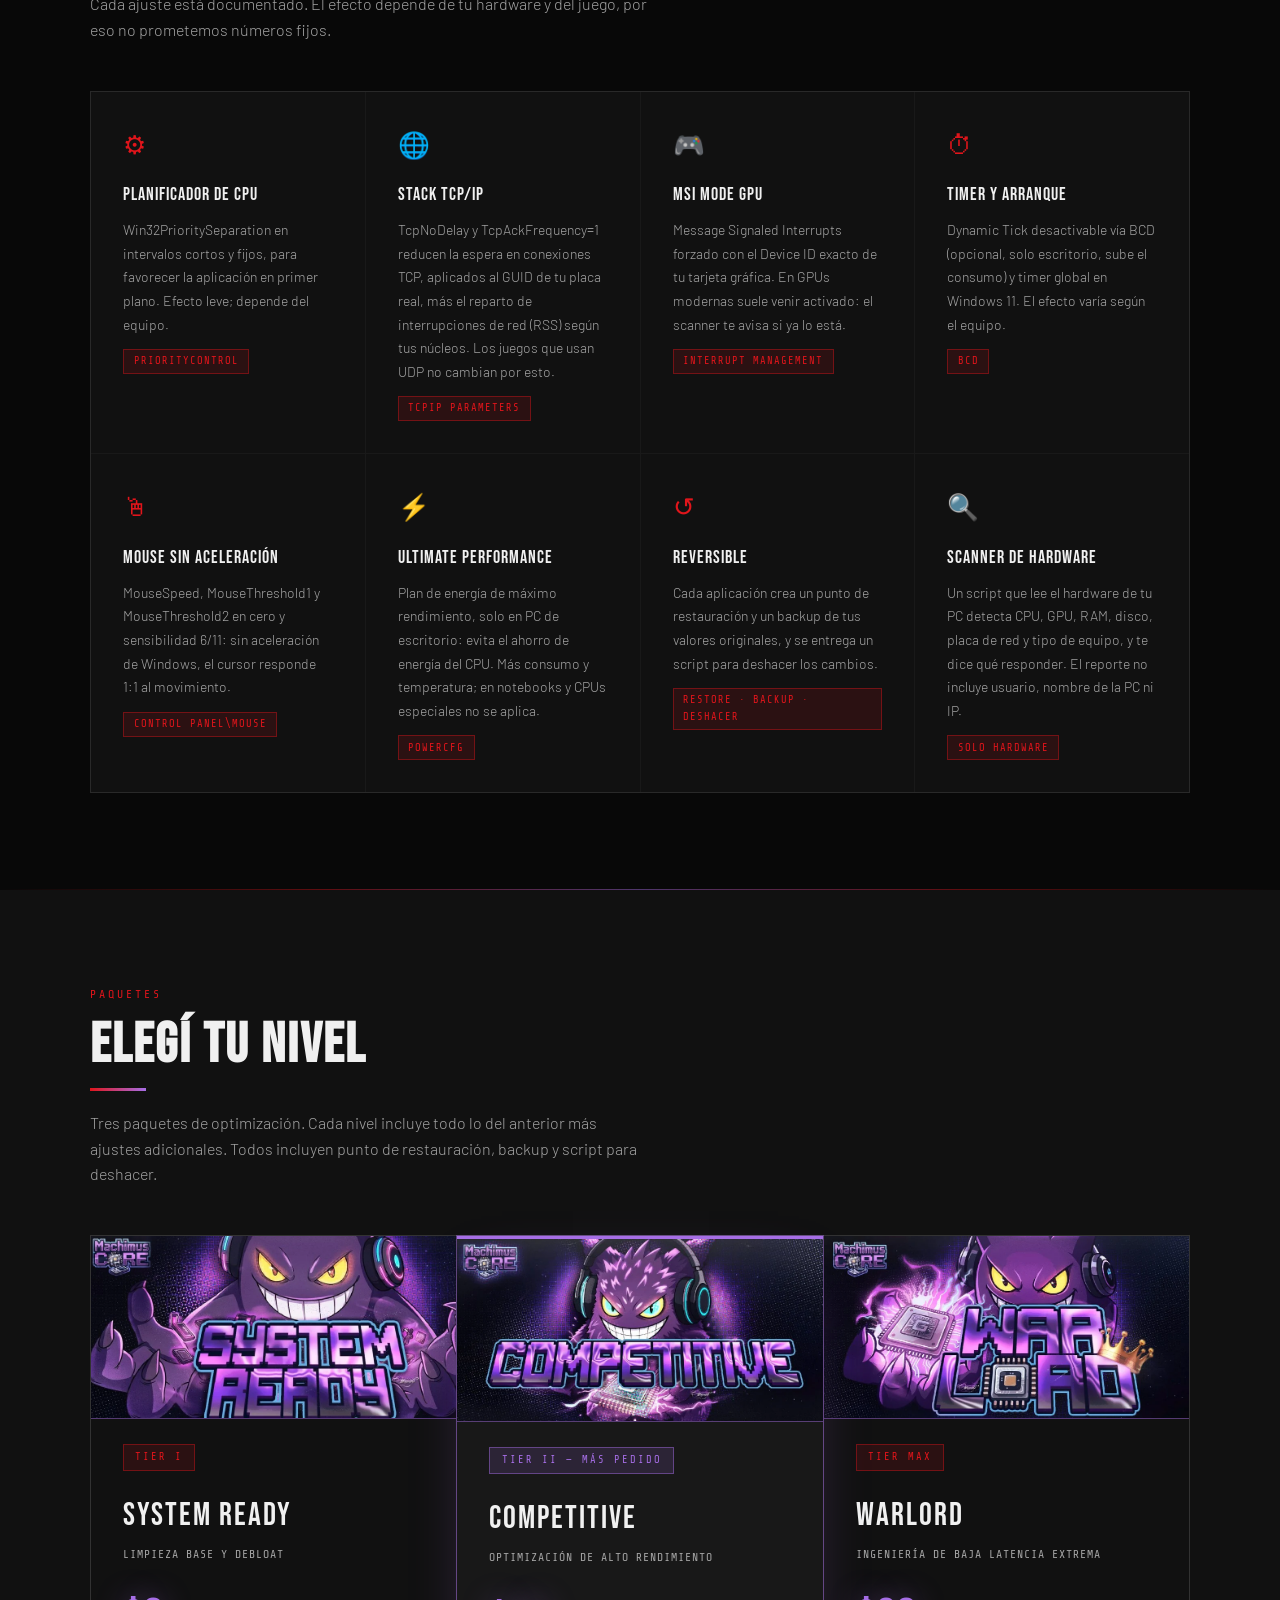
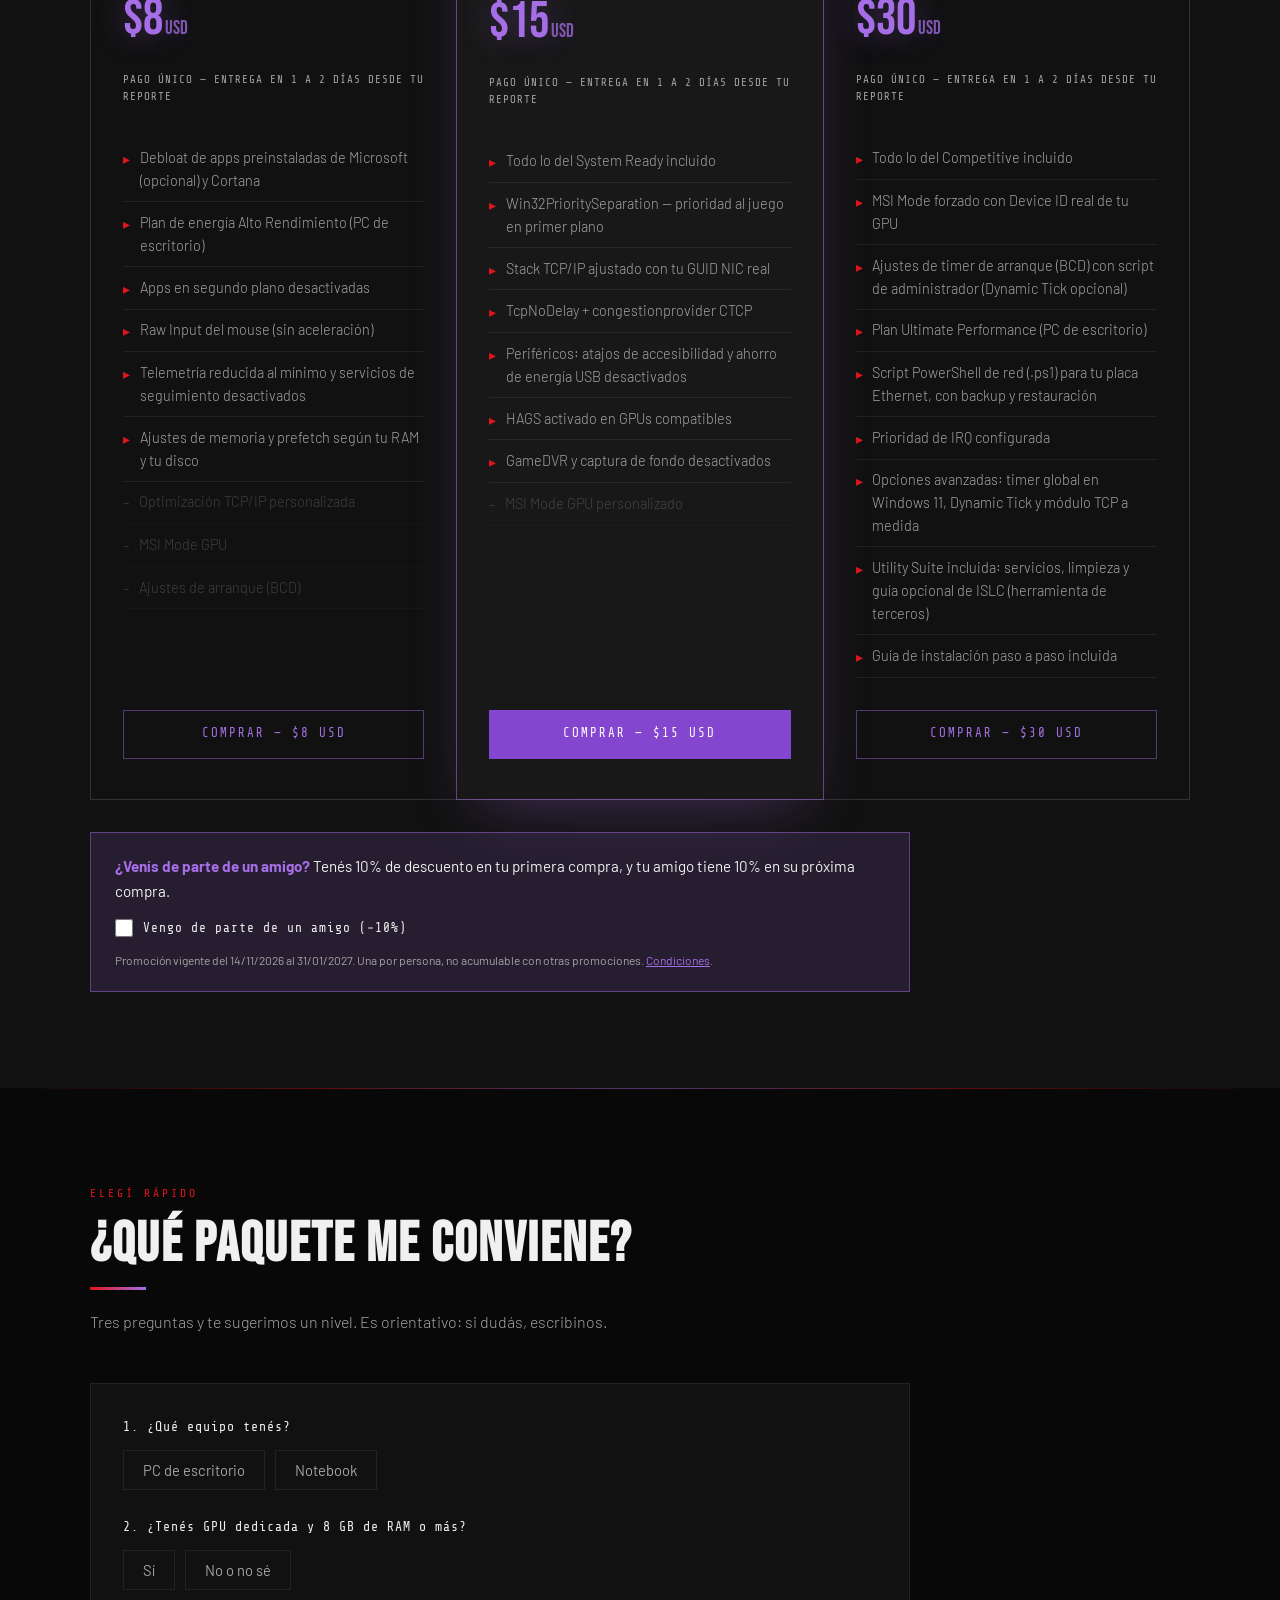
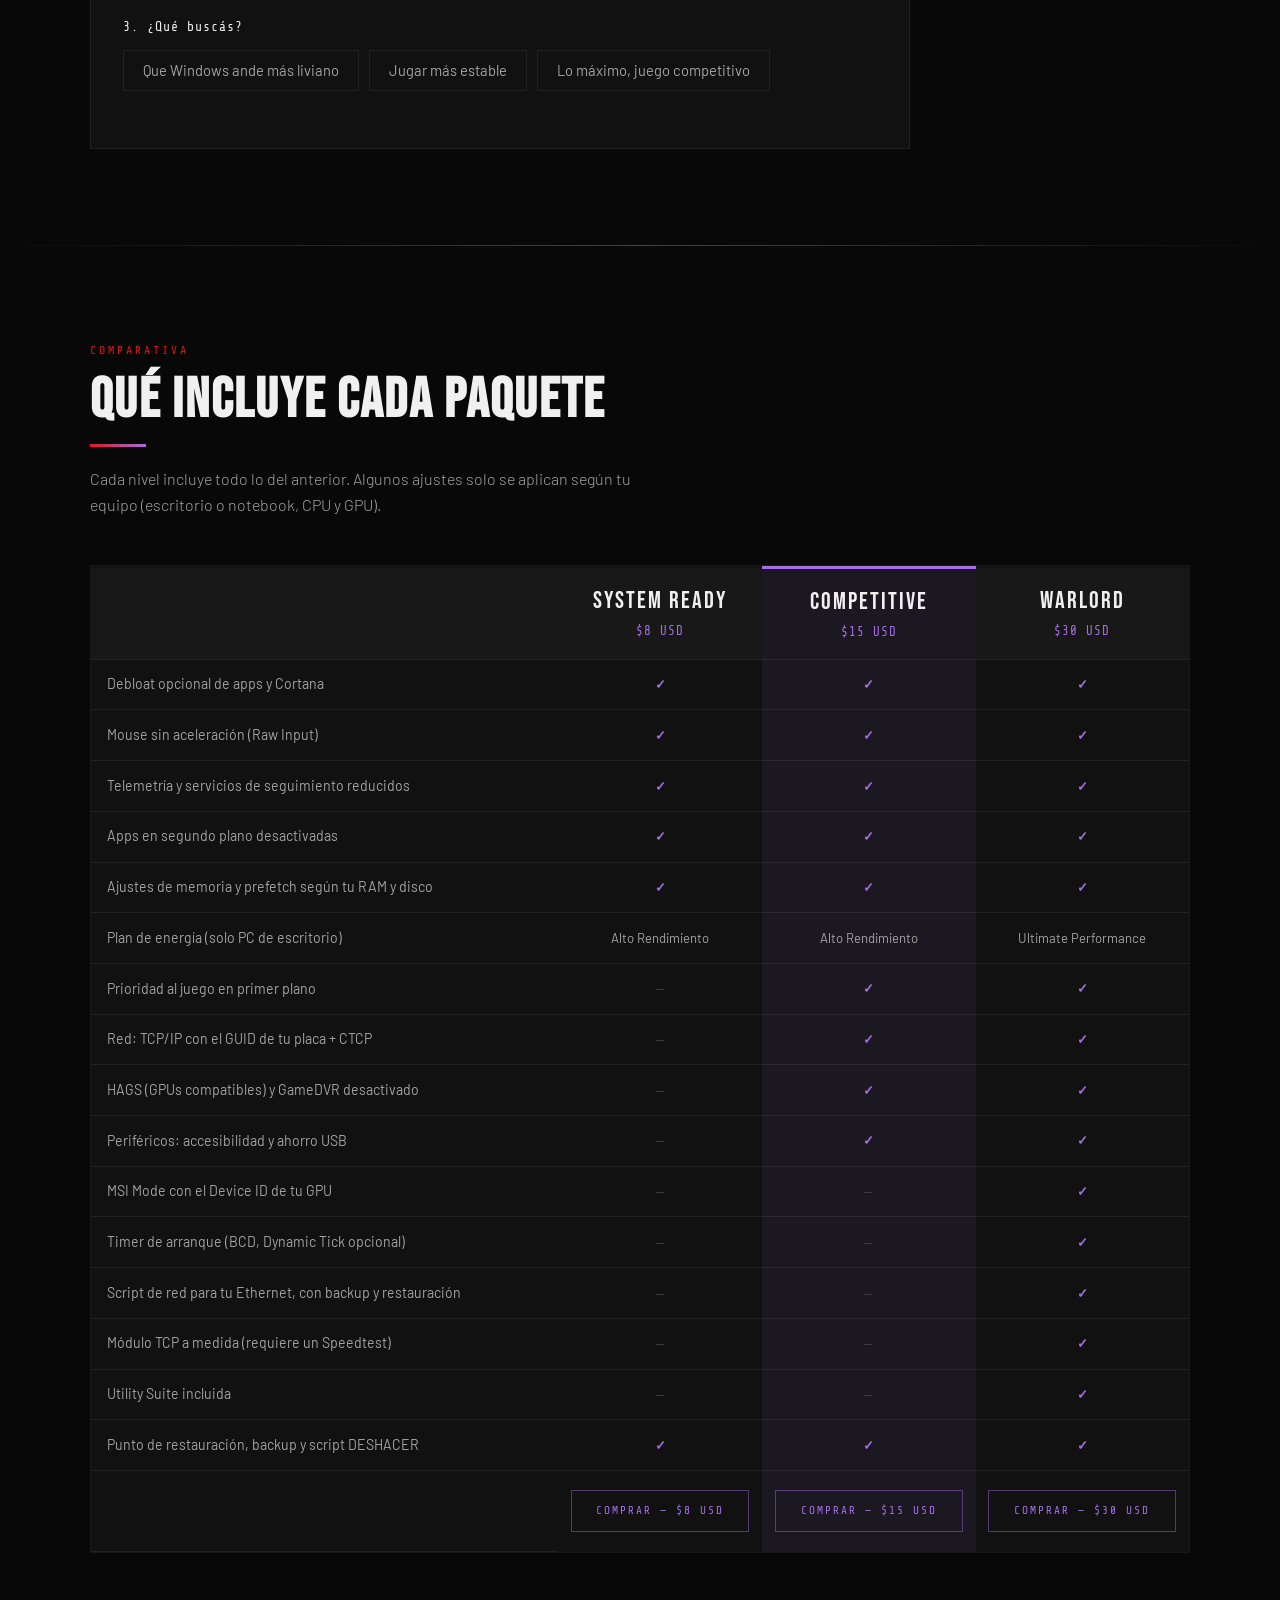
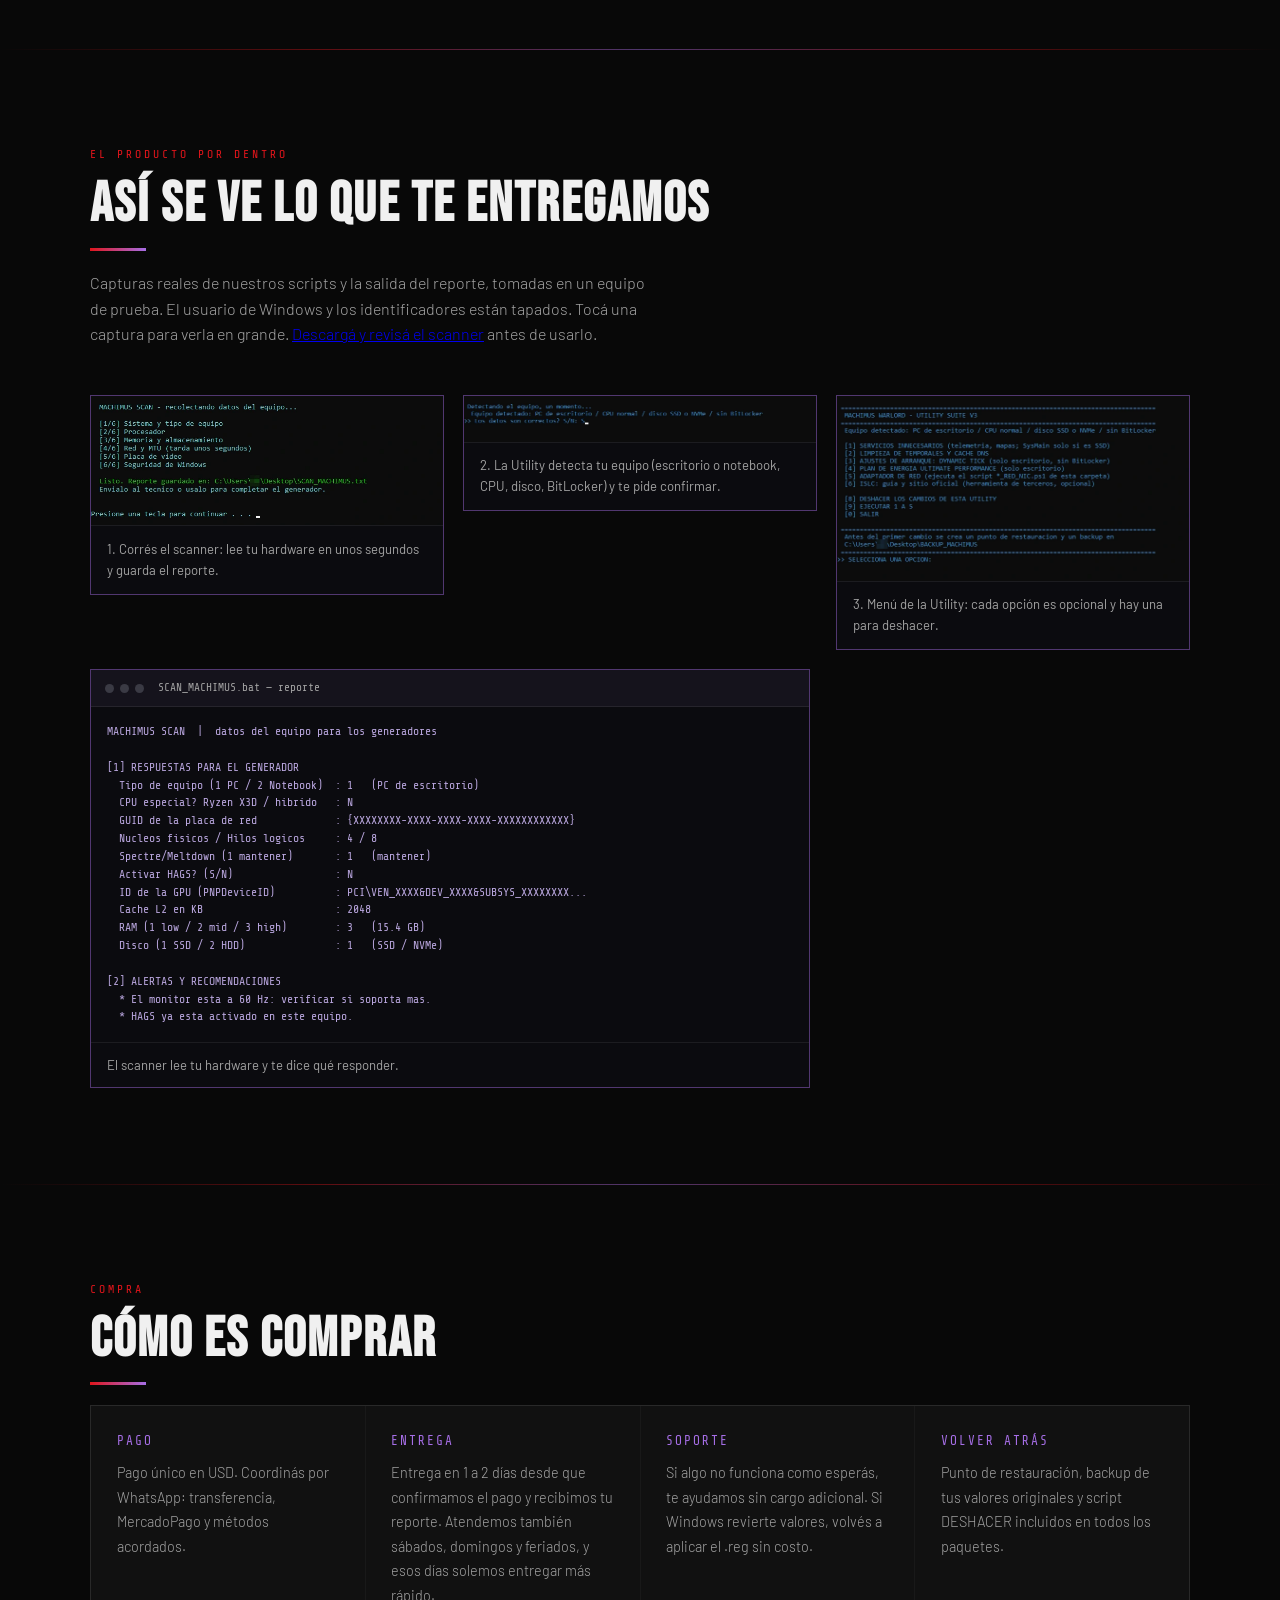
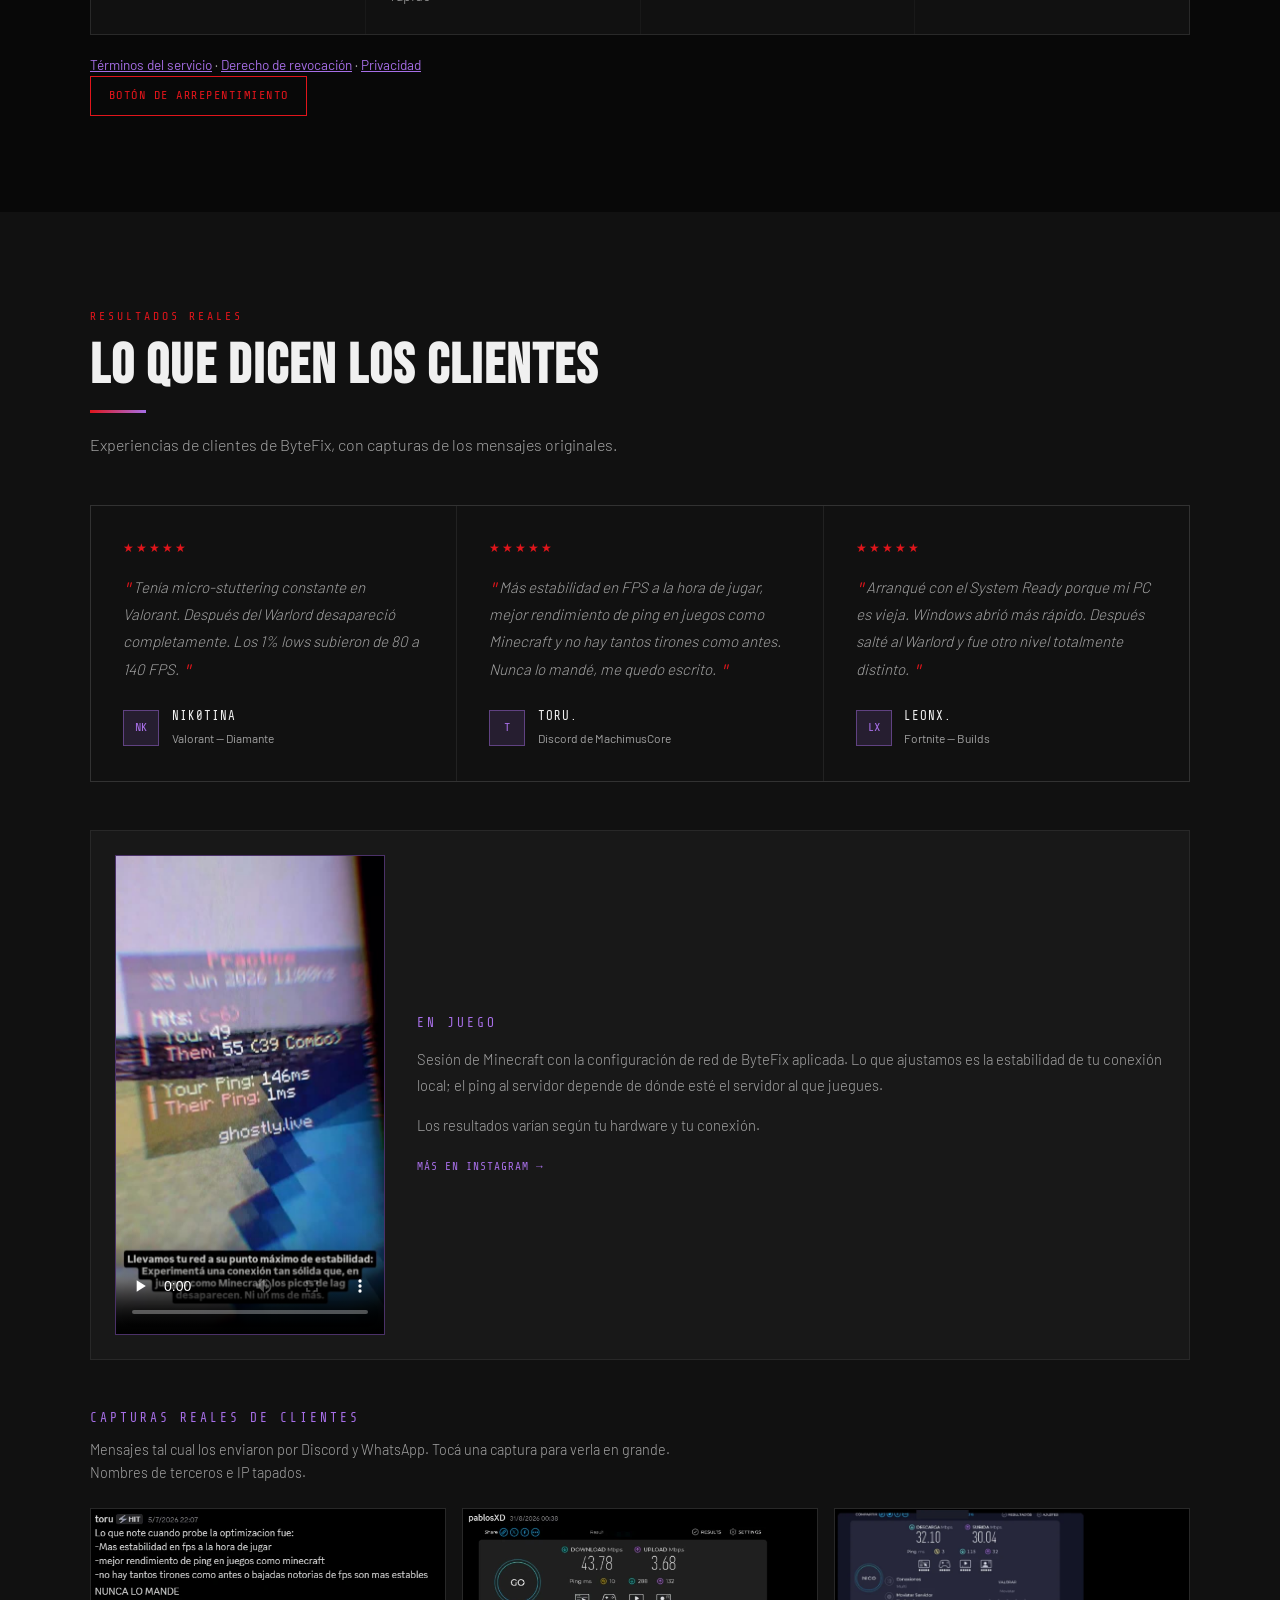
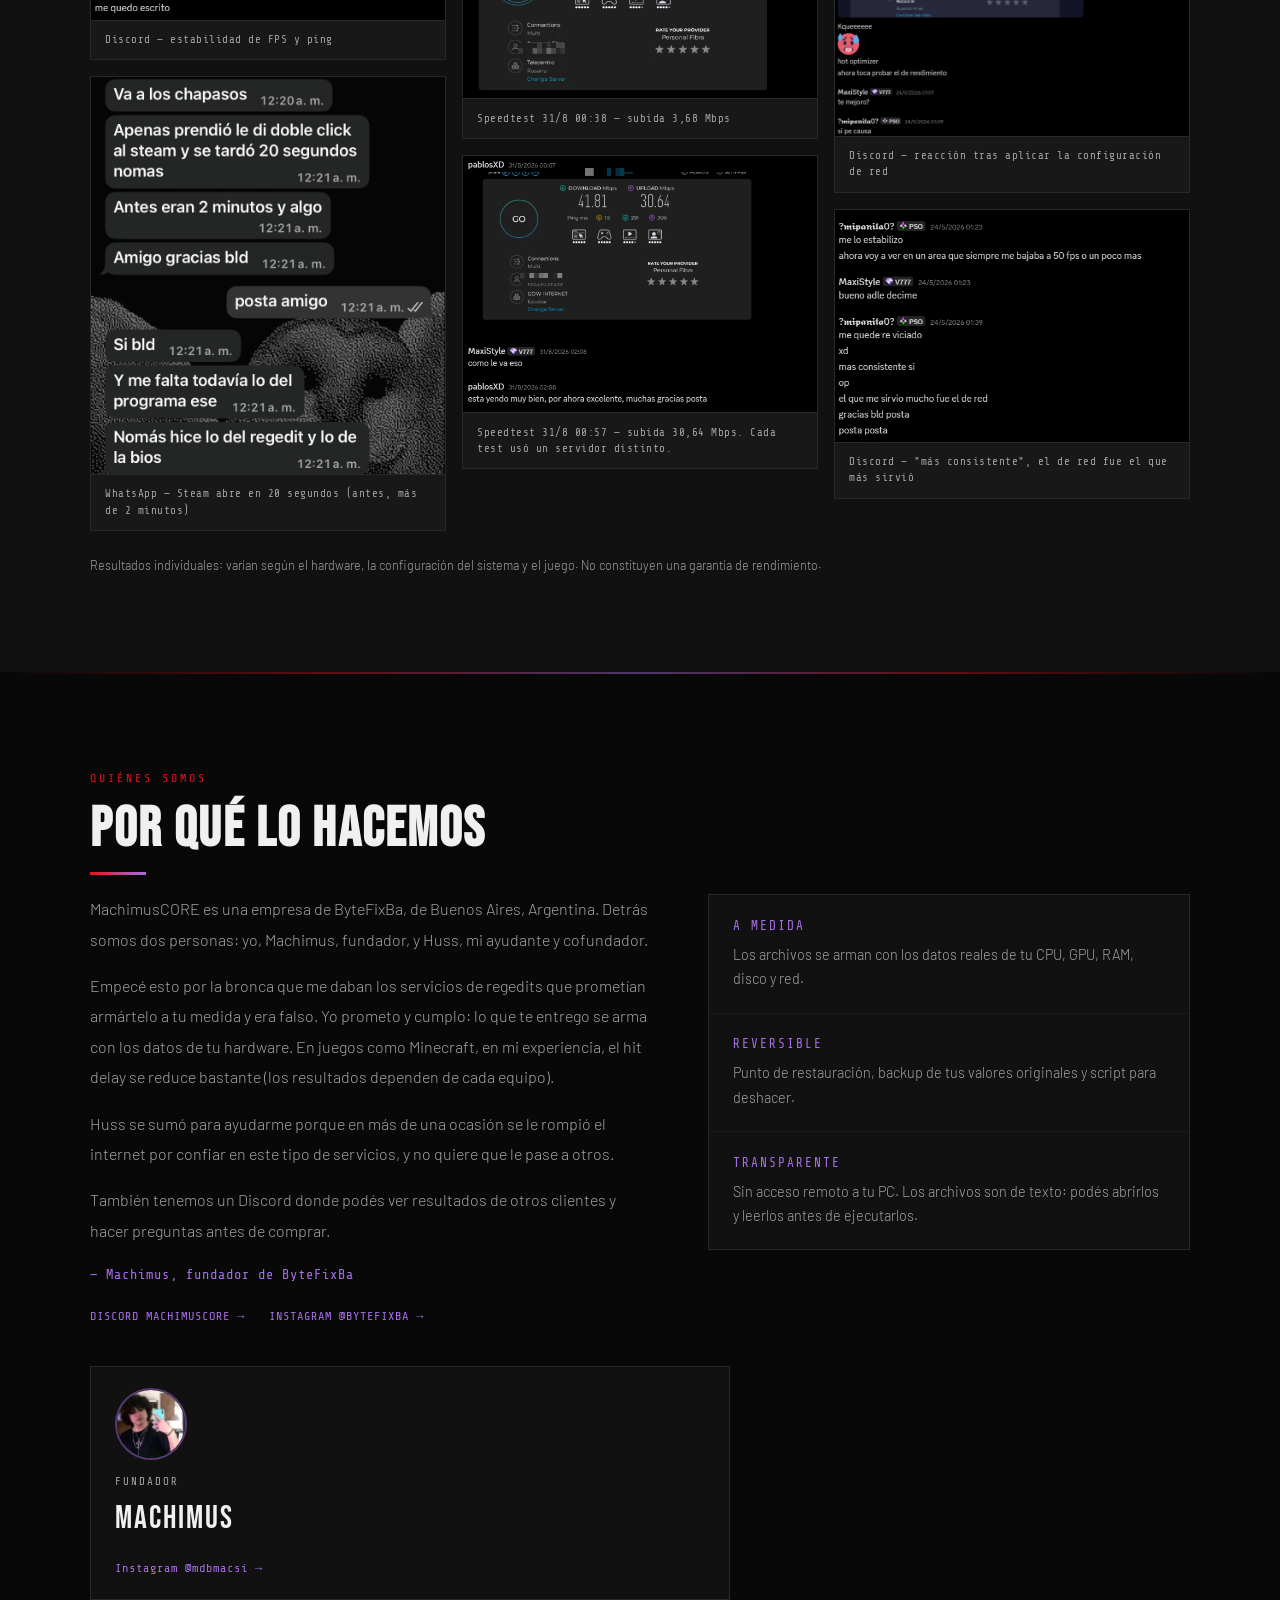
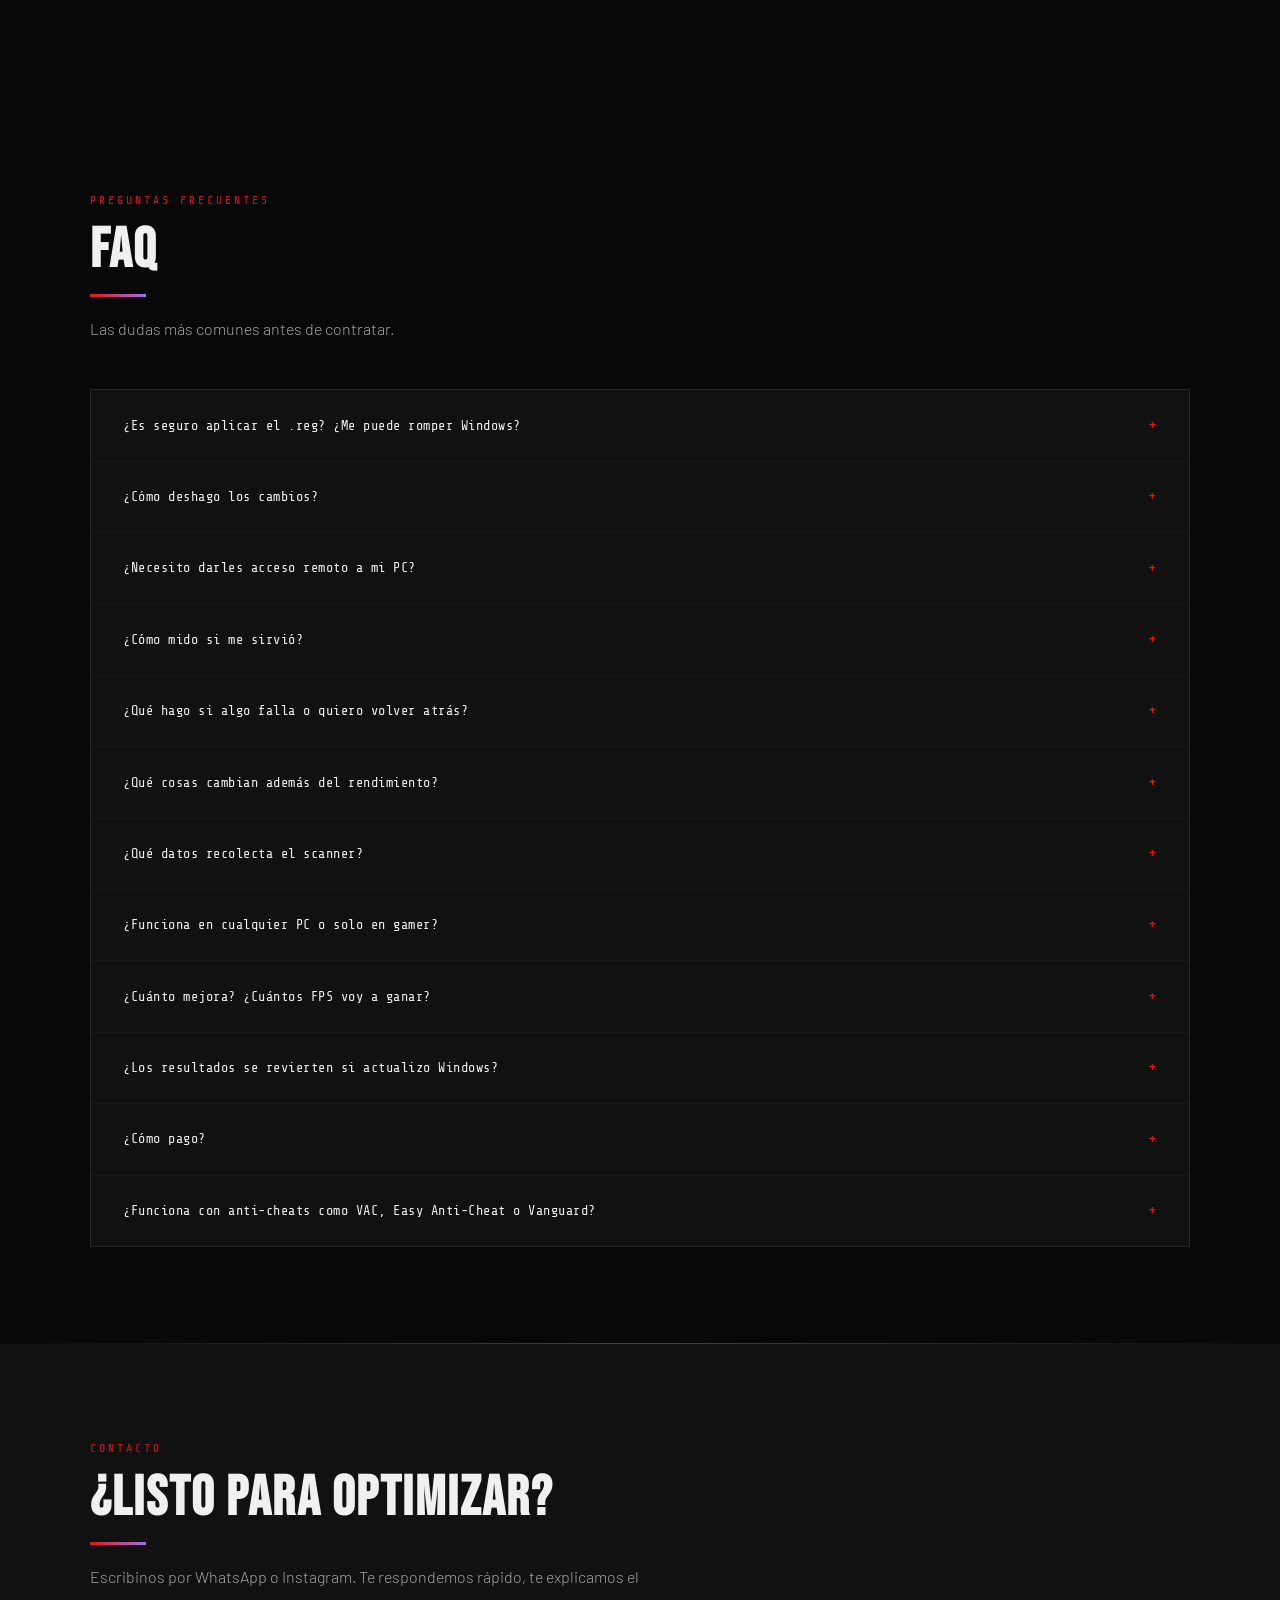
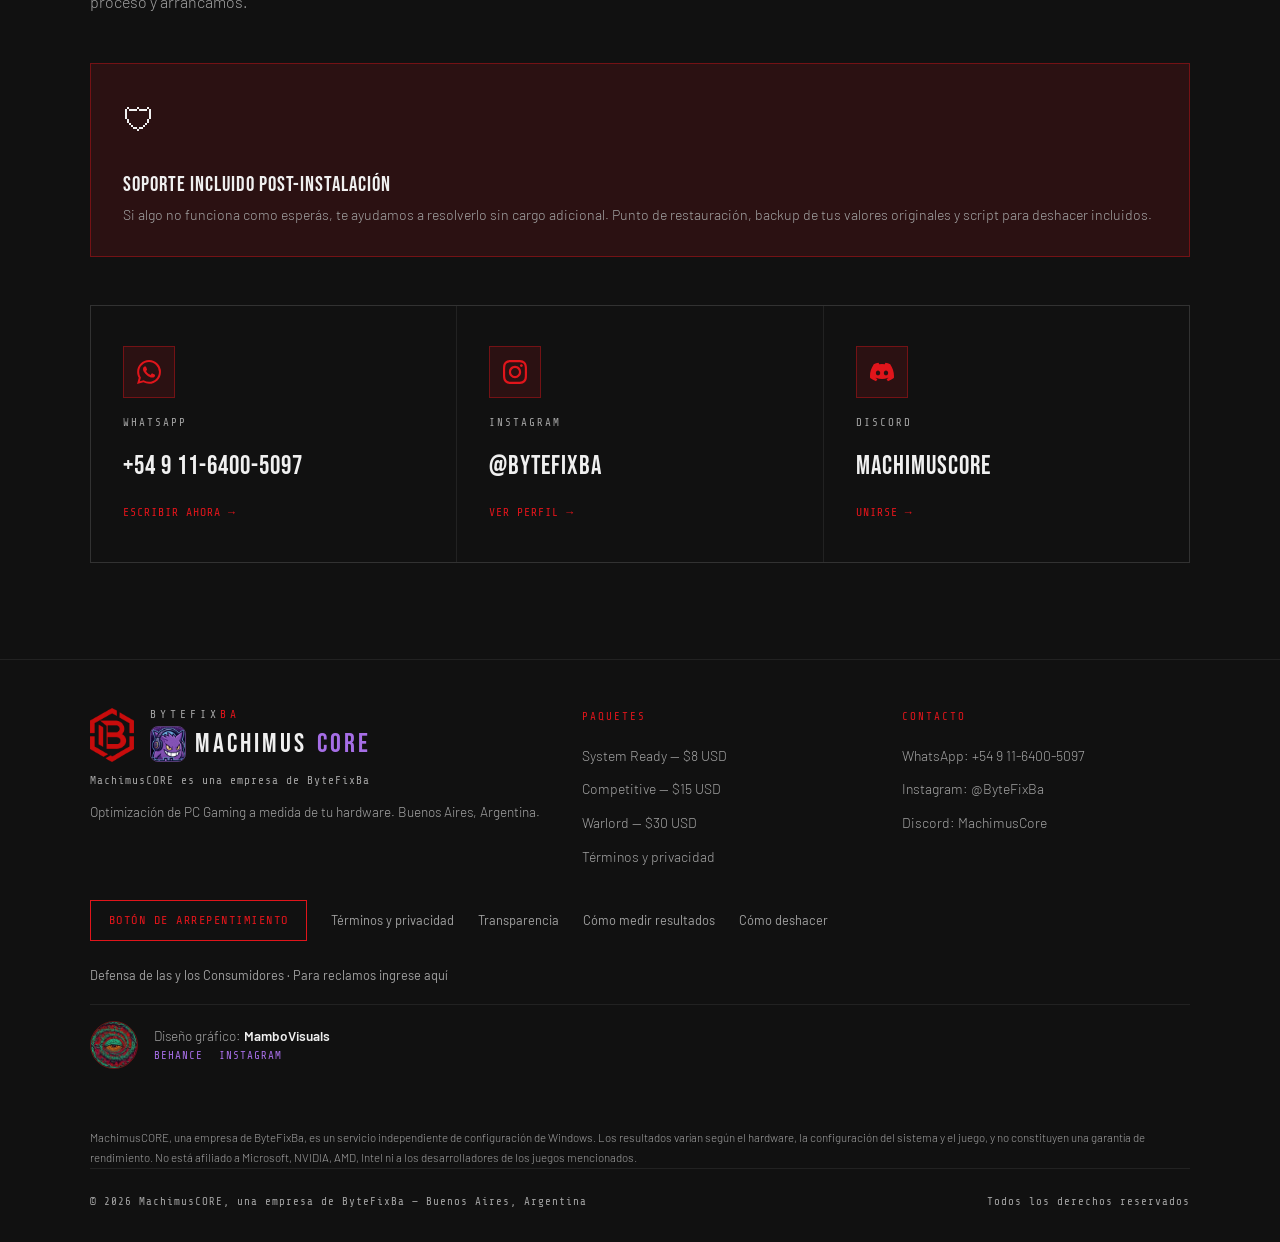
==== commit 318d43a7: "Update index.html" ====
--- a/index.html
+++ b/index.html
@@ -915,7 +915,6 @@
     </div>
       <div class="team">
       <div class="member"><img src="assets/img/machimus.webp" alt="Machimus, fundador de ByteFixBa" width="96" height="96" loading="lazy"><div class="m-role">Fundador</div><div class="m-name">Machimus</div><a href="https://www.instagram.com/mdbmacsi/" target="_blank" rel="noopener noreferrer">Instagram @mdbmacsi →</a></div>
-      <div class="member"><img src="assets/img/huss.webp" alt="Huss, cofundador y ayudante de ByteFixBa" width="96" height="96" loading="lazy"><div class="m-role">Cofundador y ayudante</div><div class="m-name">Huss</div><a href="https://www.instagram.com/alerackschaser/" target="_blank" rel="noopener noreferrer">Instagram @alerackschaser →</a></div>
     </div>
   </div>
 </section>
--- a/assets/fonts/fonts.css
+++ b/assets/fonts/fonts.css
@@ -0,0 +1,7 @@
+/* Tipografías propias (Fontsource, licencia OFL): Bebas Neue, Barlow, Share Tech Mono */
+@font-face{font-family:'Bebas Neue';font-style:normal;font-weight:400;font-display:swap;src:url(bebas-neue-latin-400-normal.woff2) format('woff2')}
+@font-face{font-family:'Barlow';font-style:normal;font-weight:300;font-display:swap;src:url(barlow-latin-300-normal.woff2) format('woff2')}
+@font-face{font-family:'Barlow';font-style:normal;font-weight:400;font-display:swap;src:url(barlow-latin-400-normal.woff2) format('woff2')}
+@font-face{font-family:'Barlow';font-style:normal;font-weight:600;font-display:swap;src:url(barlow-latin-600-normal.woff2) format('woff2')}
+@font-face{font-family:'Barlow';font-style:normal;font-weight:700;font-display:swap;src:url(barlow-latin-700-normal.woff2) format('woff2')}
+@font-face{font-family:'Share Tech Mono';font-style:normal;font-weight:400;font-display:swap;src:url(share-tech-mono-latin-400-normal.woff2) format('woff2')}
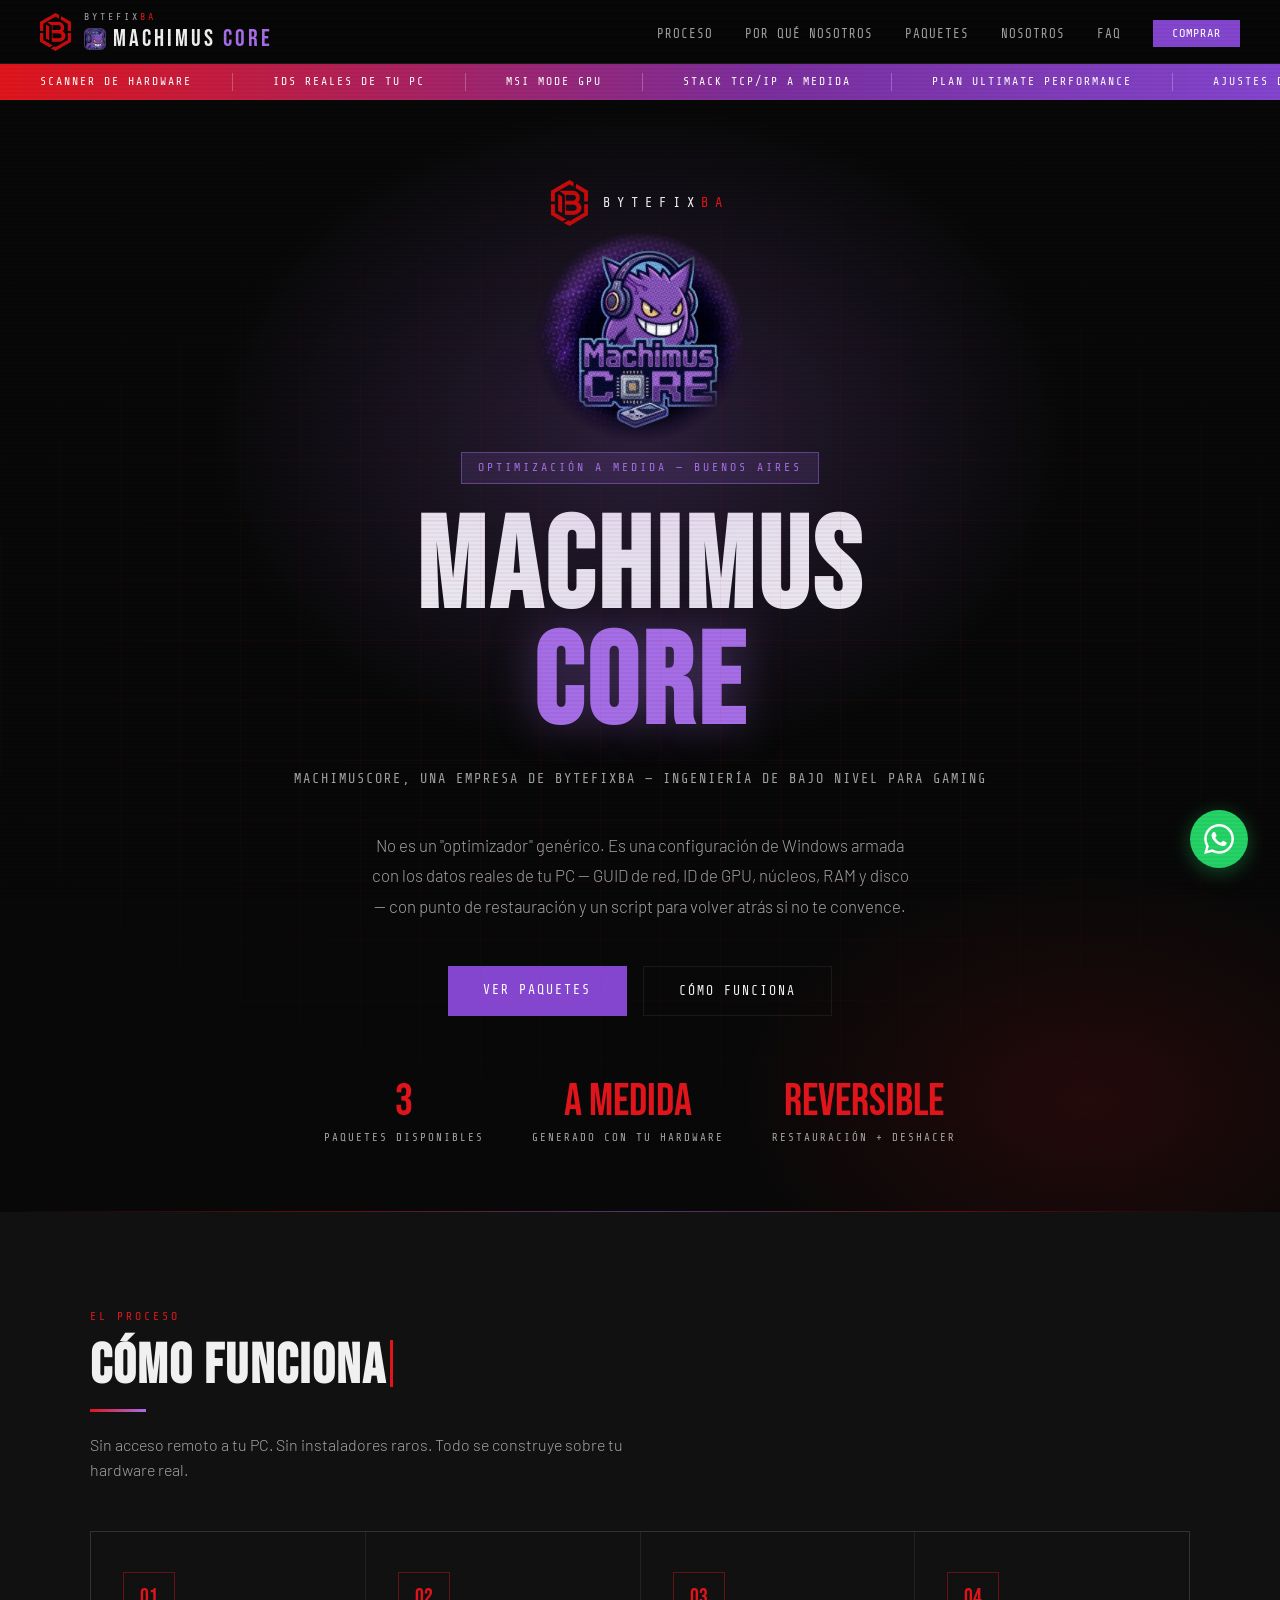
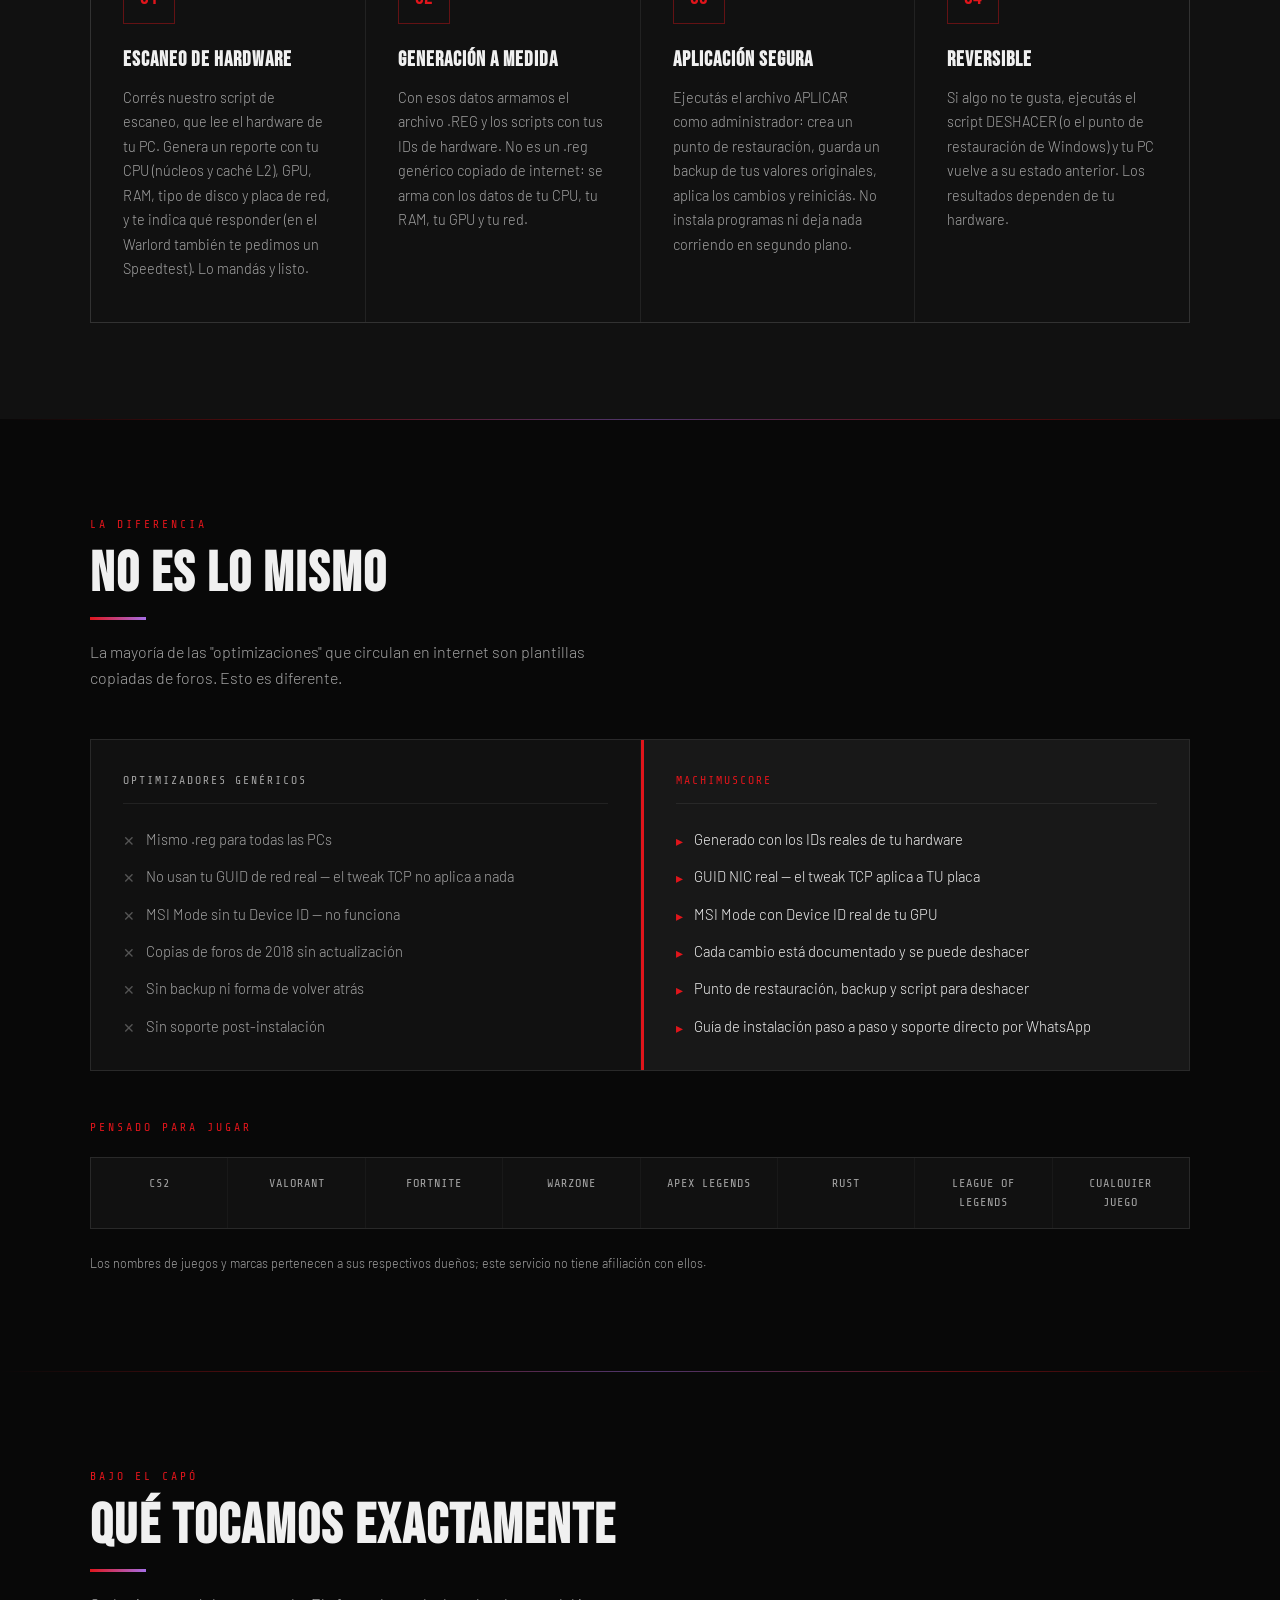
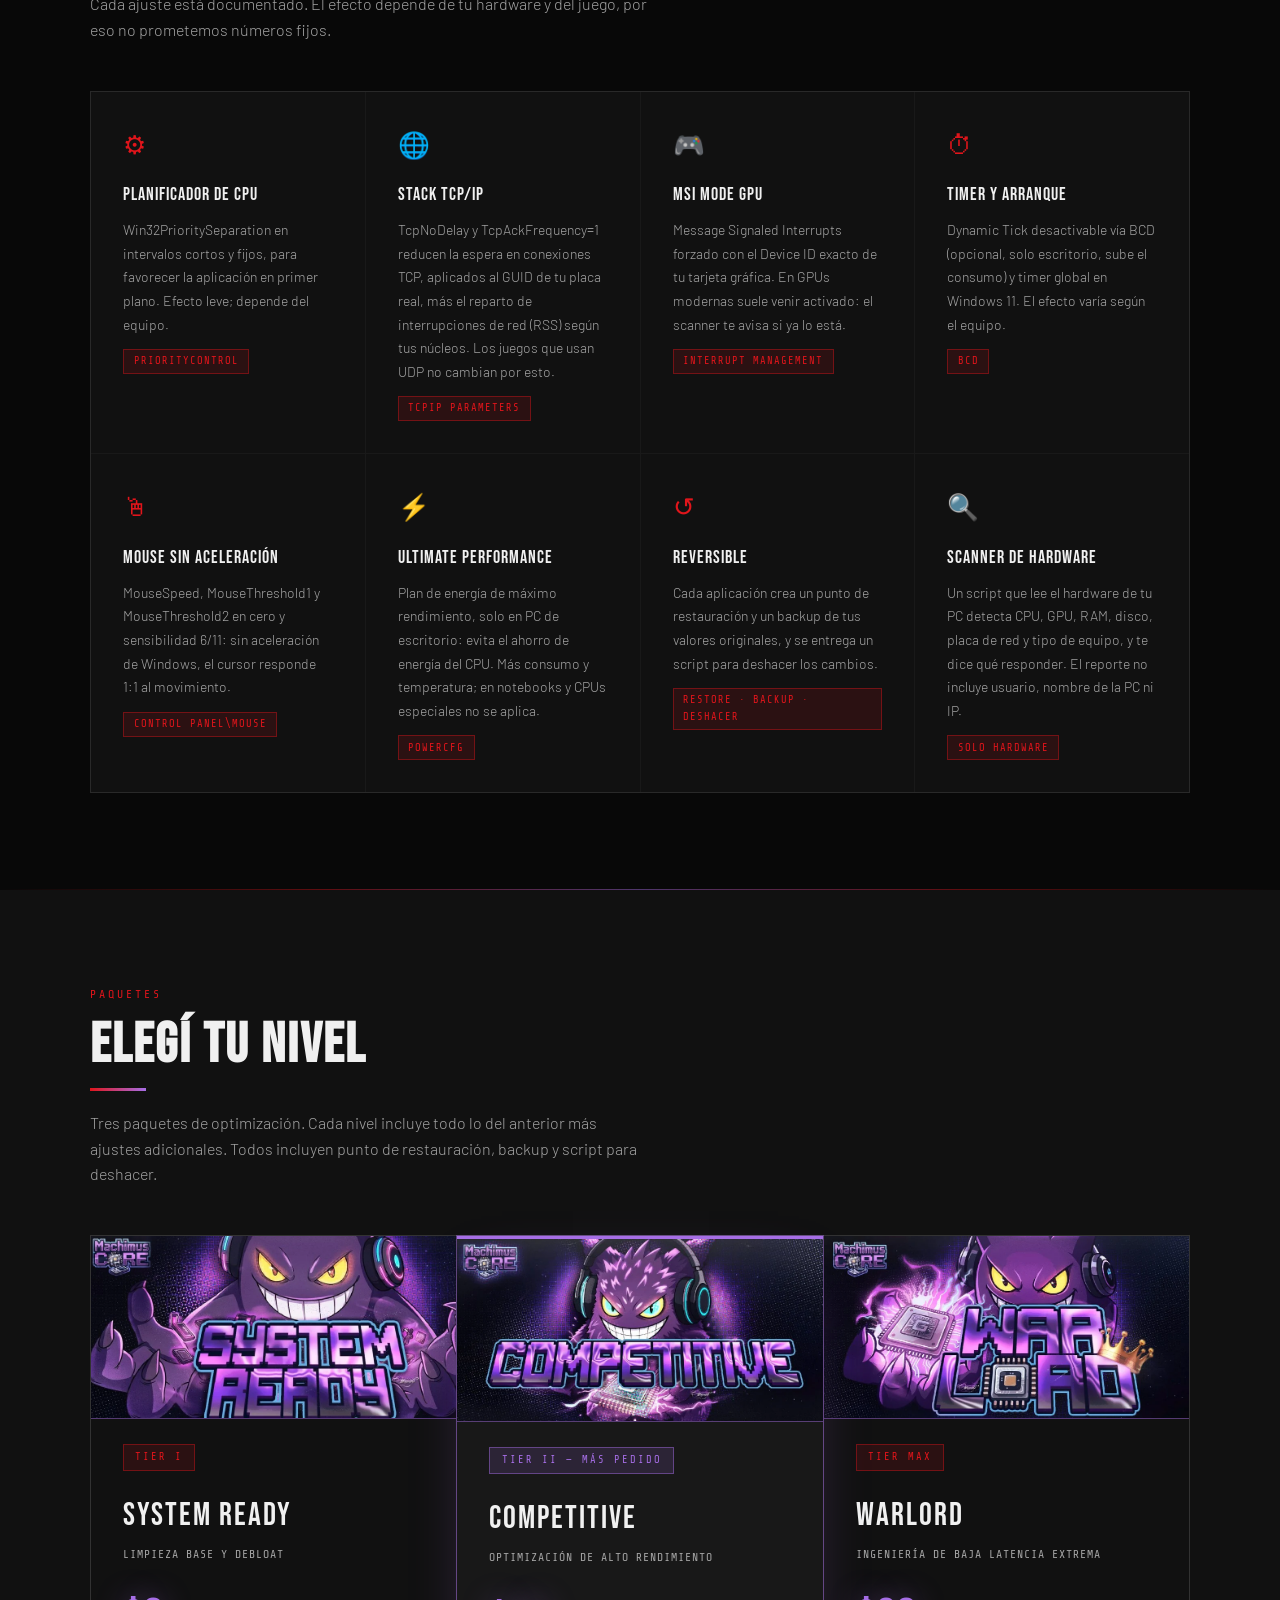
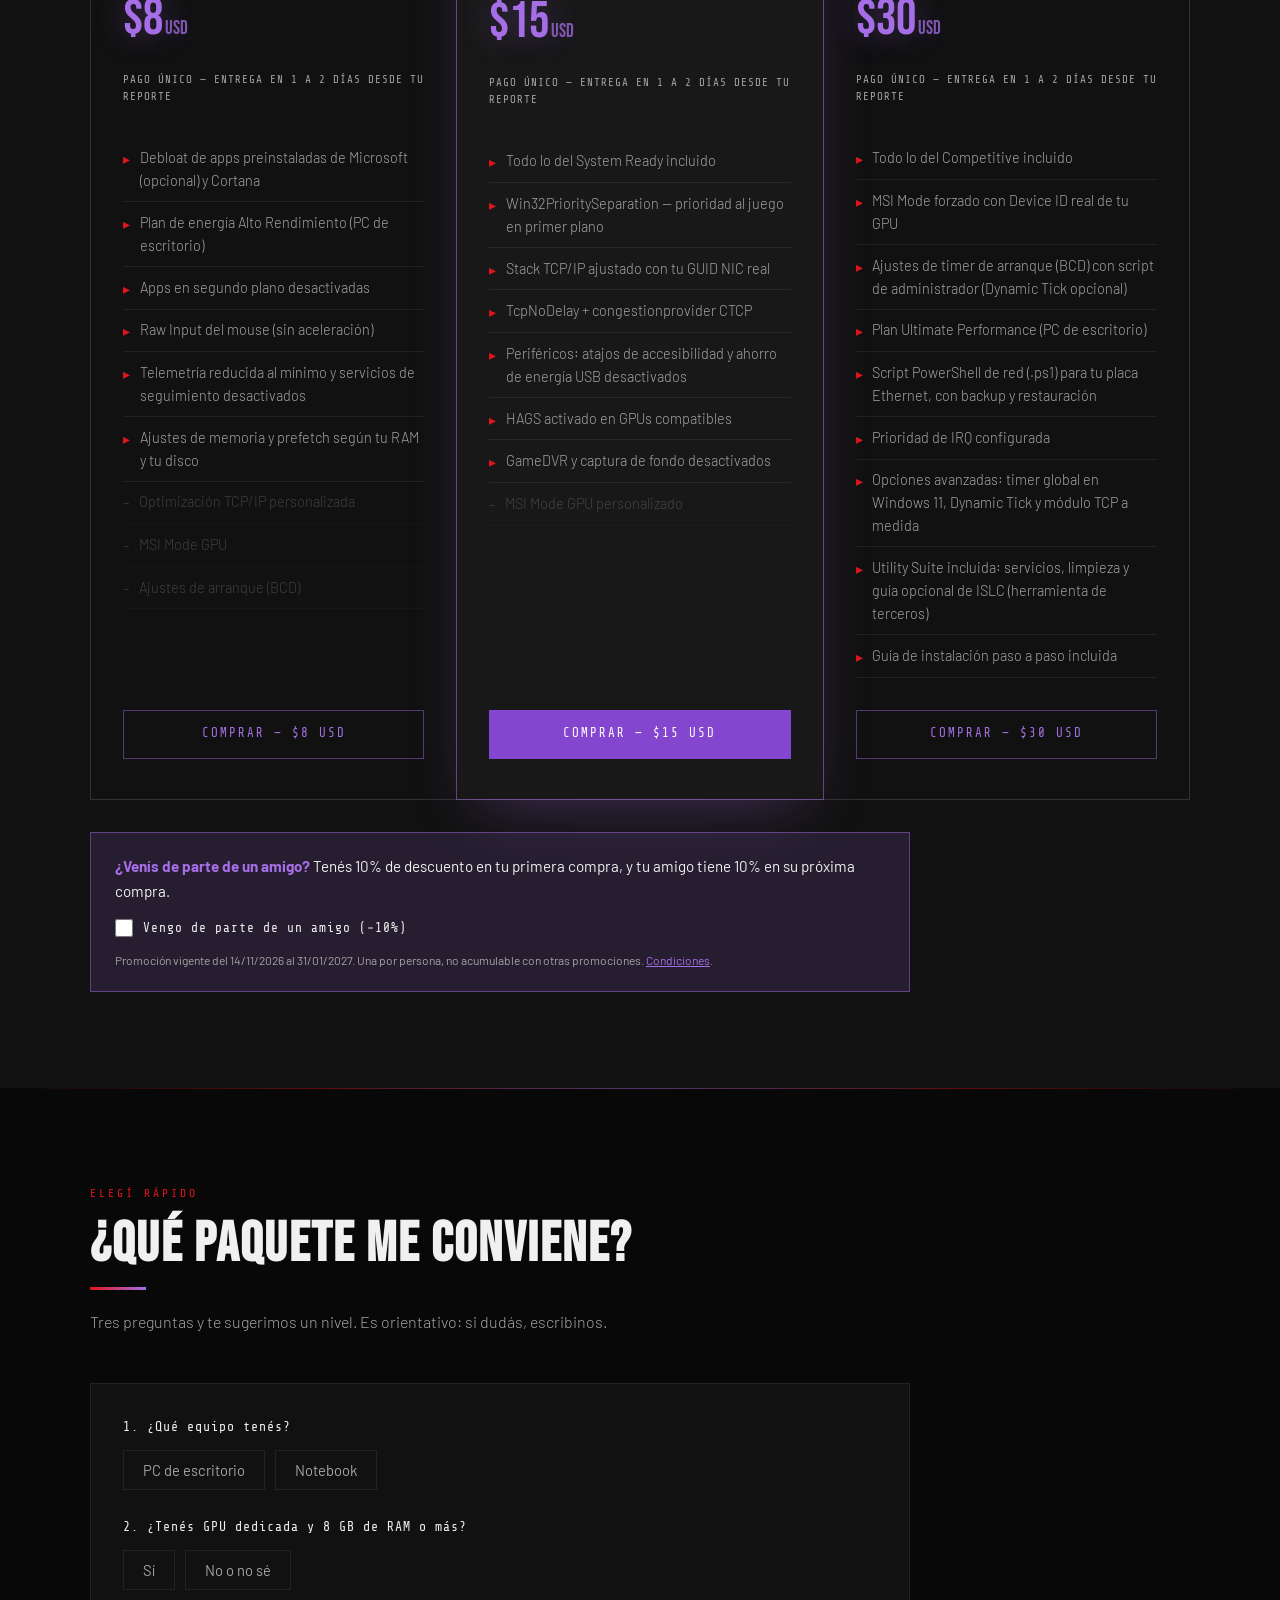
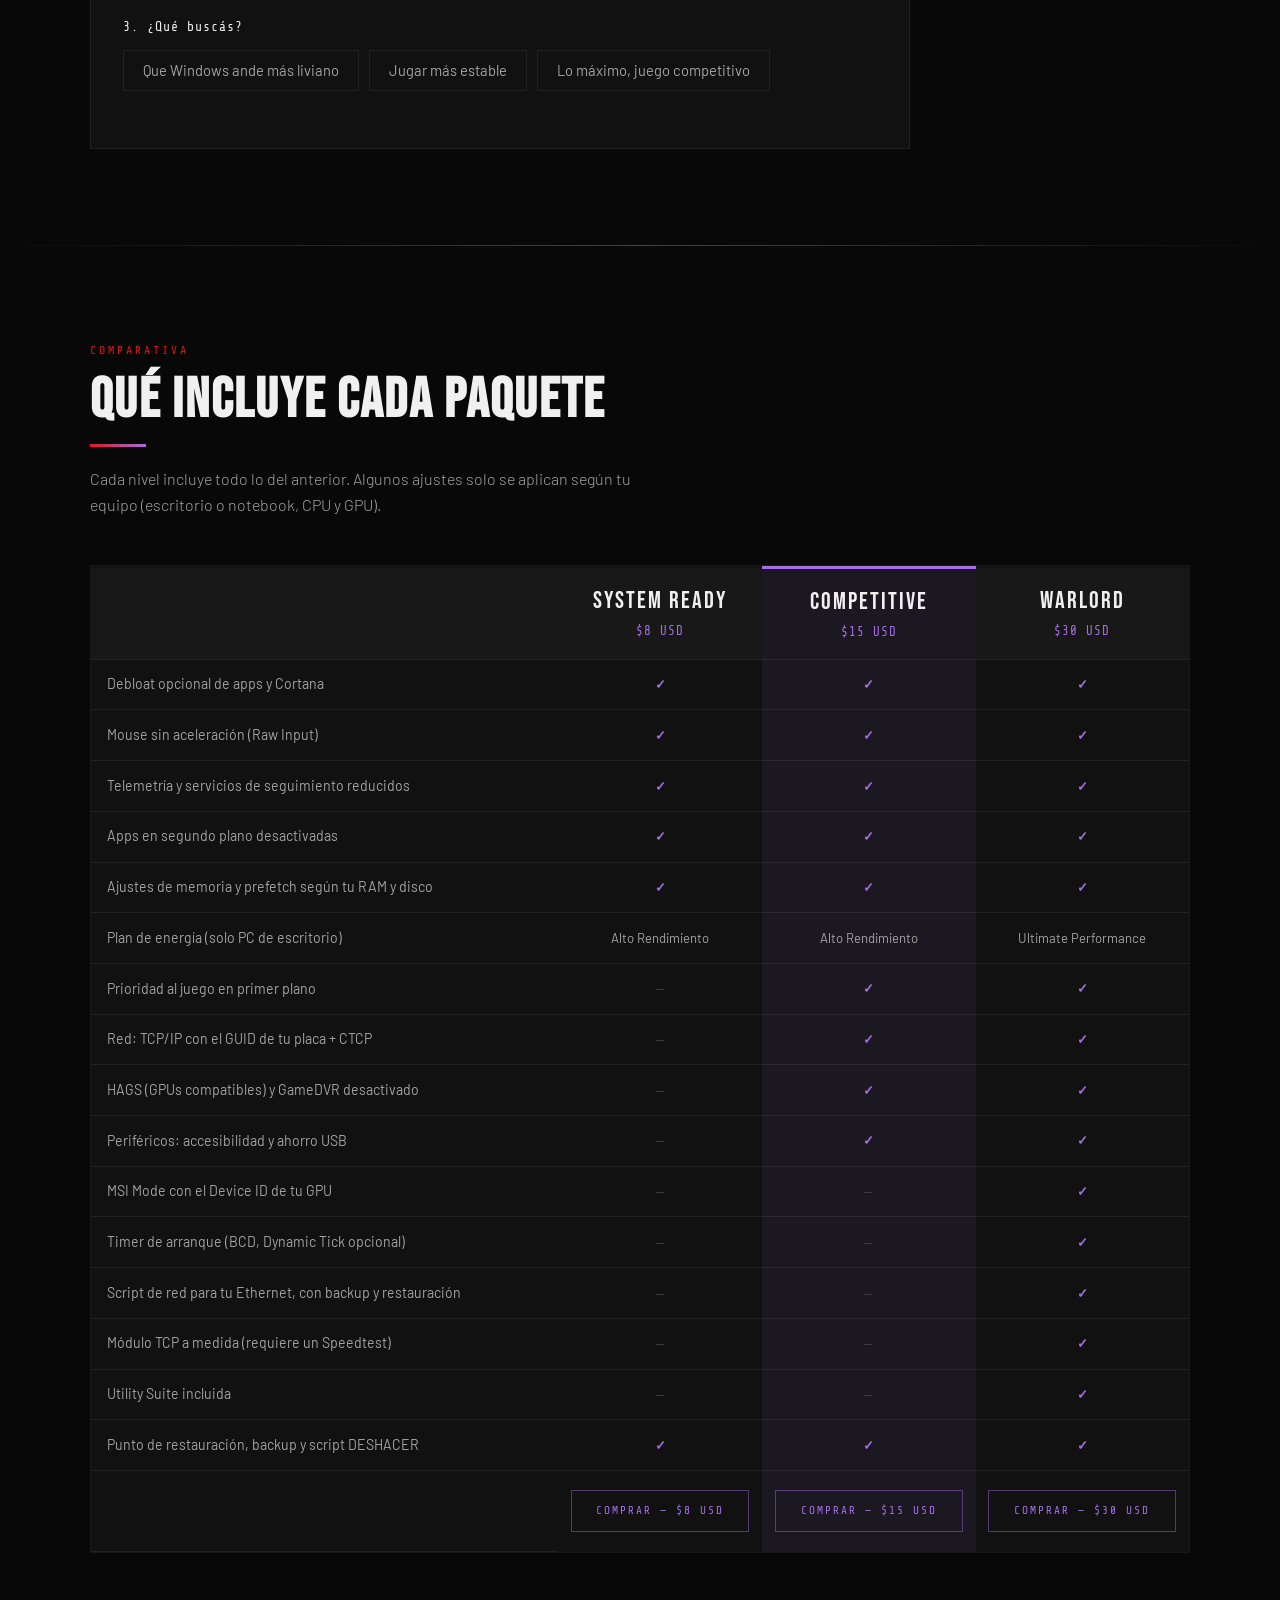
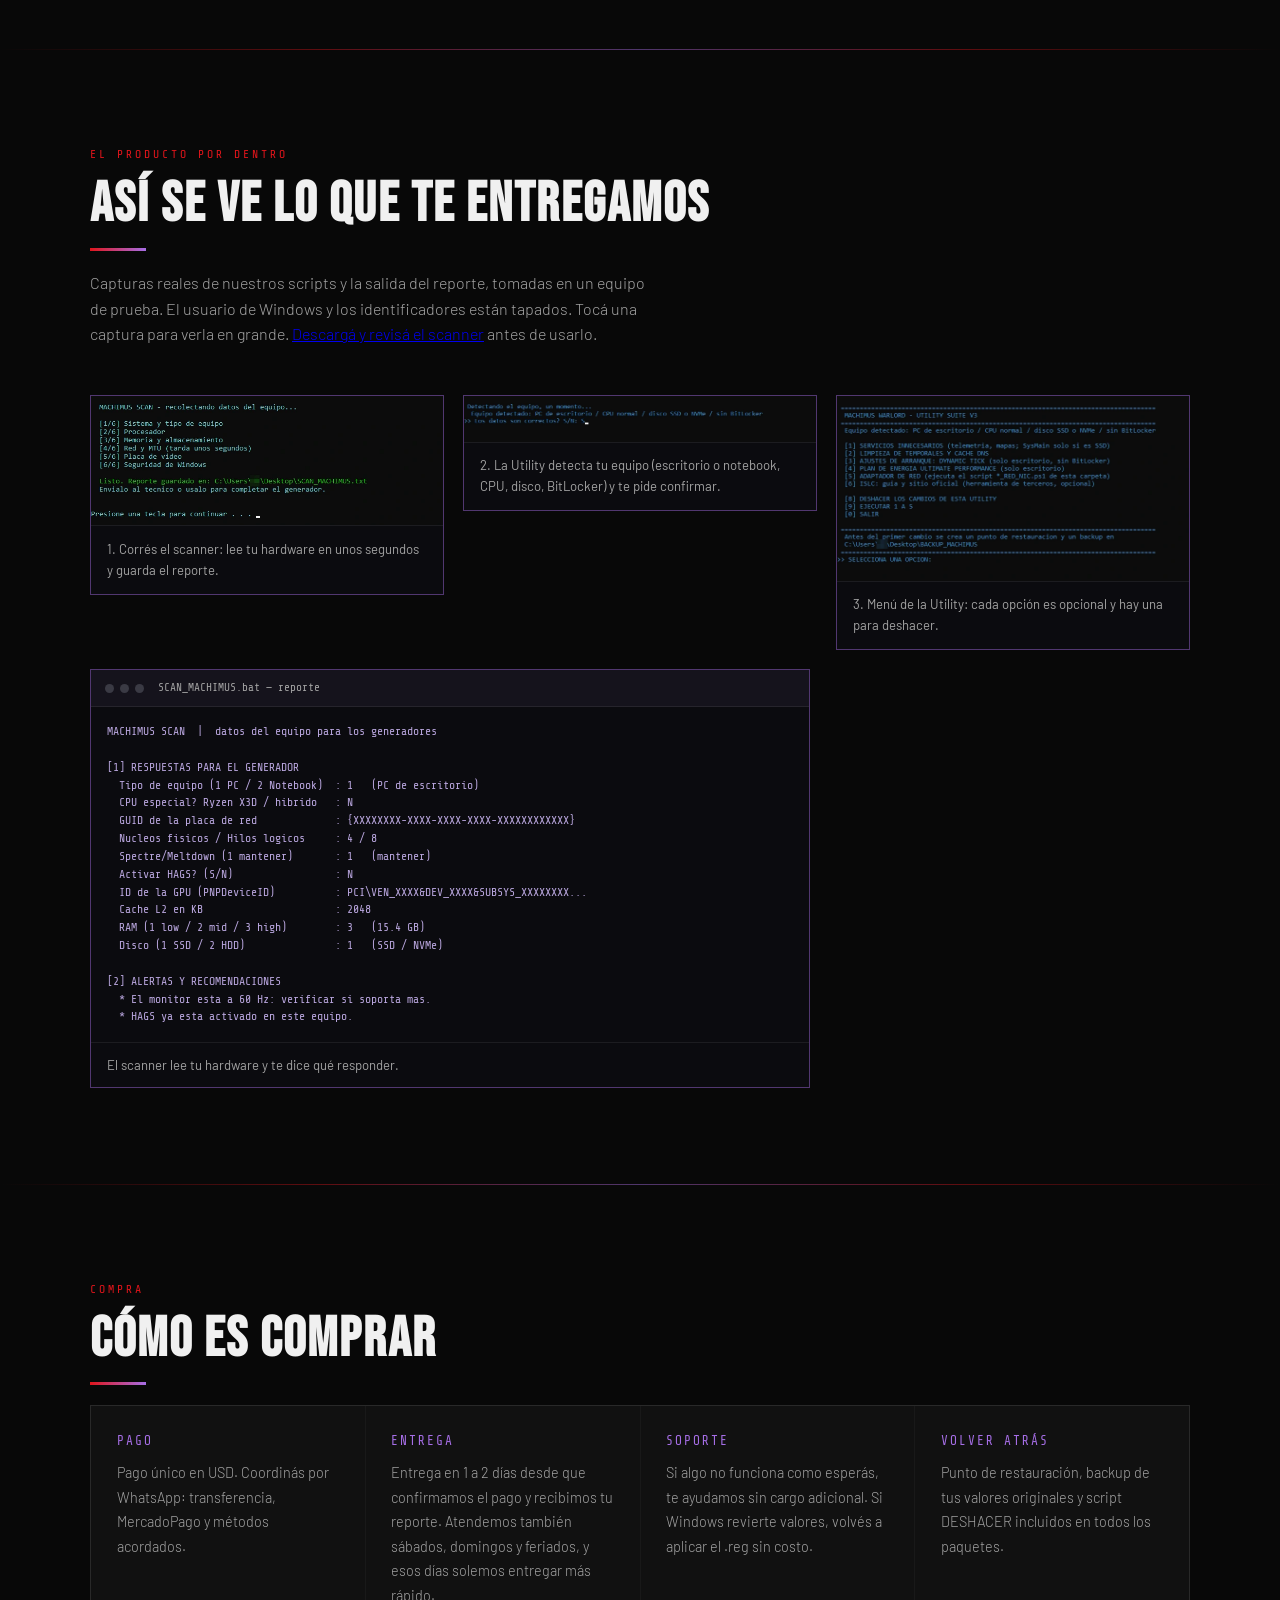
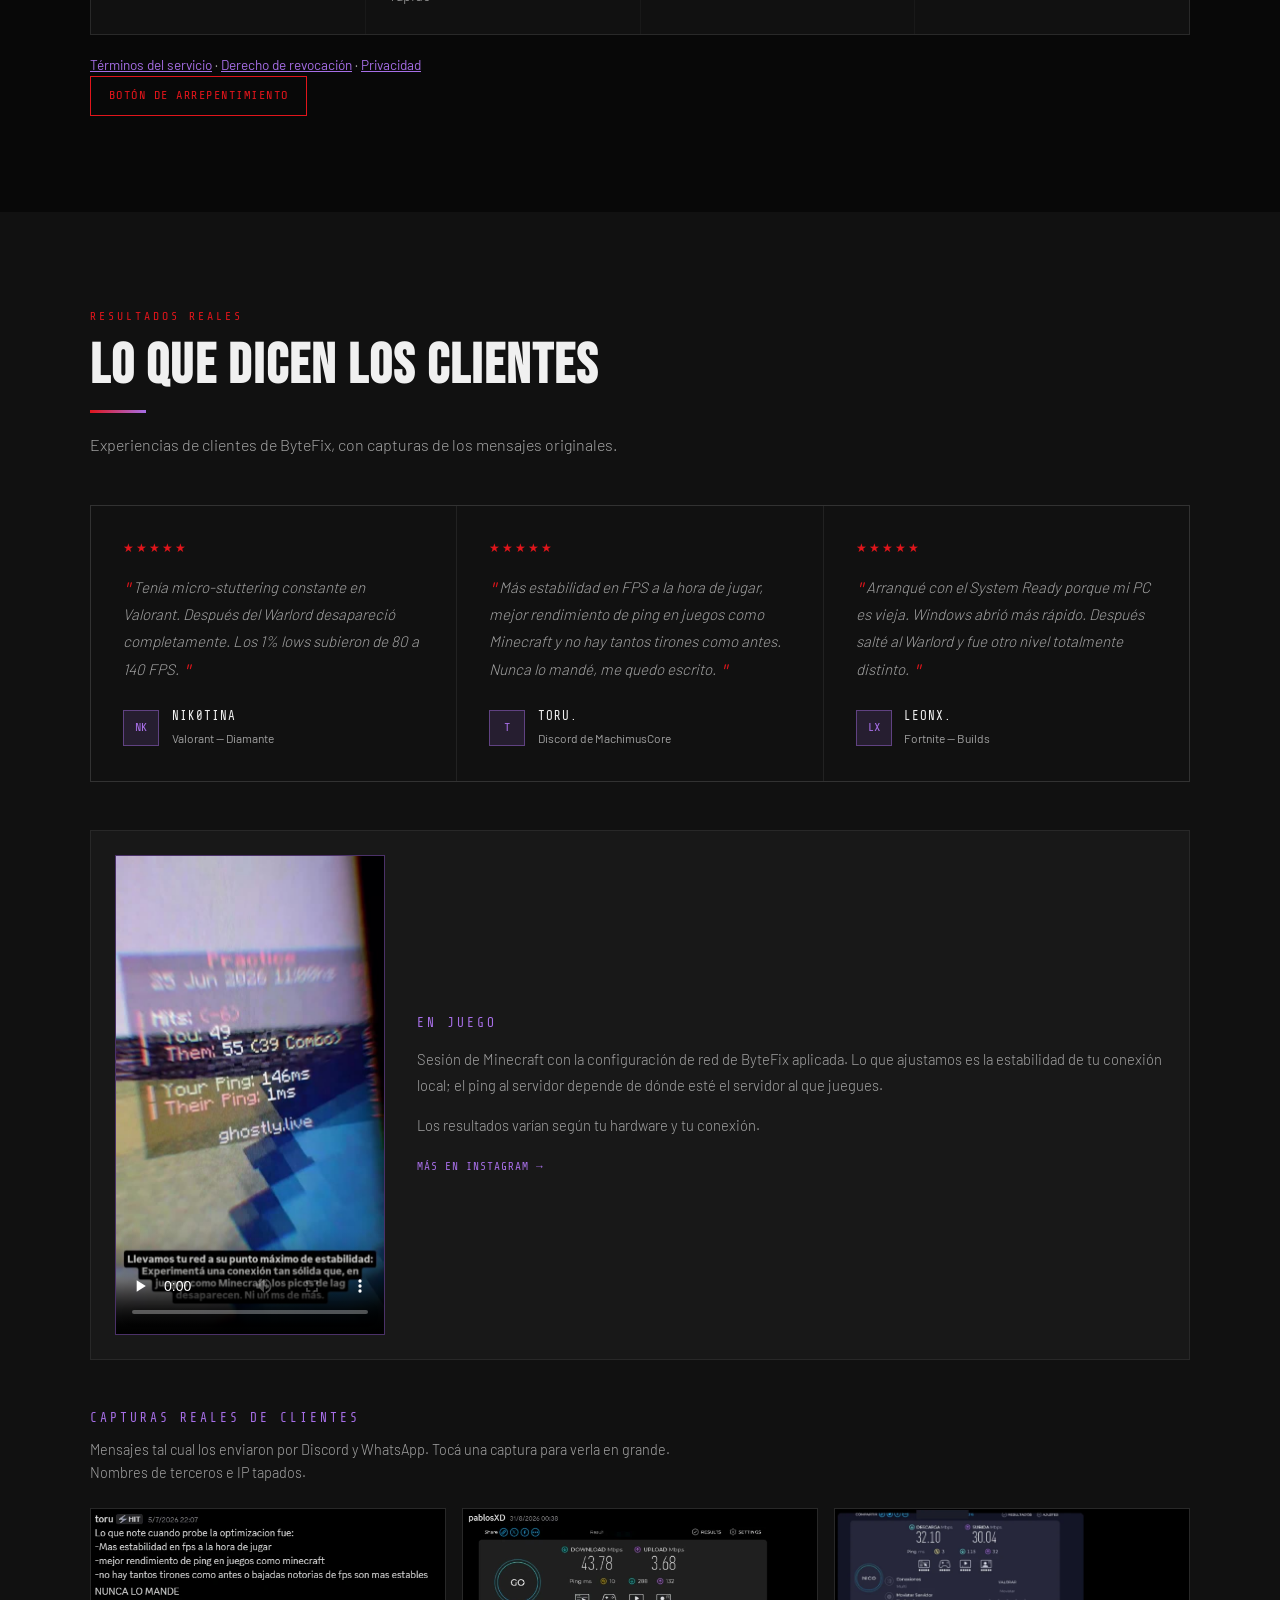
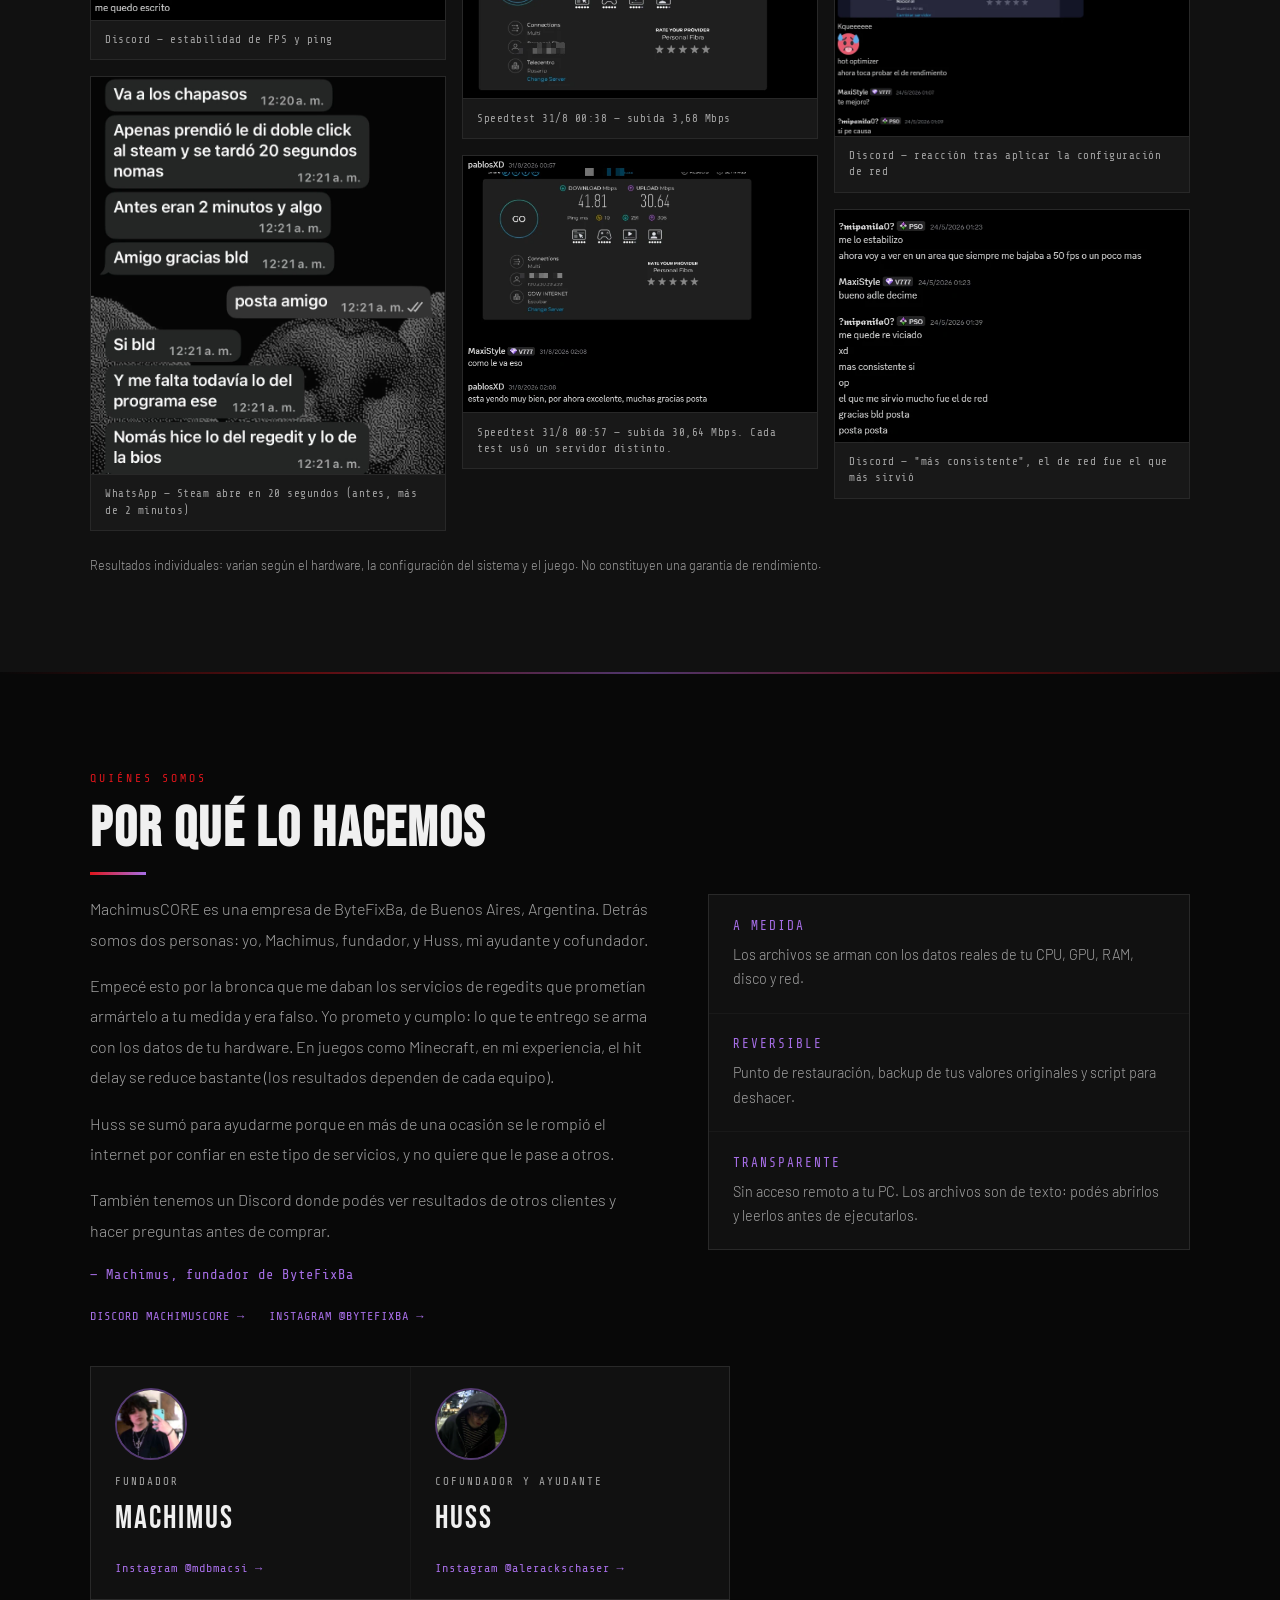
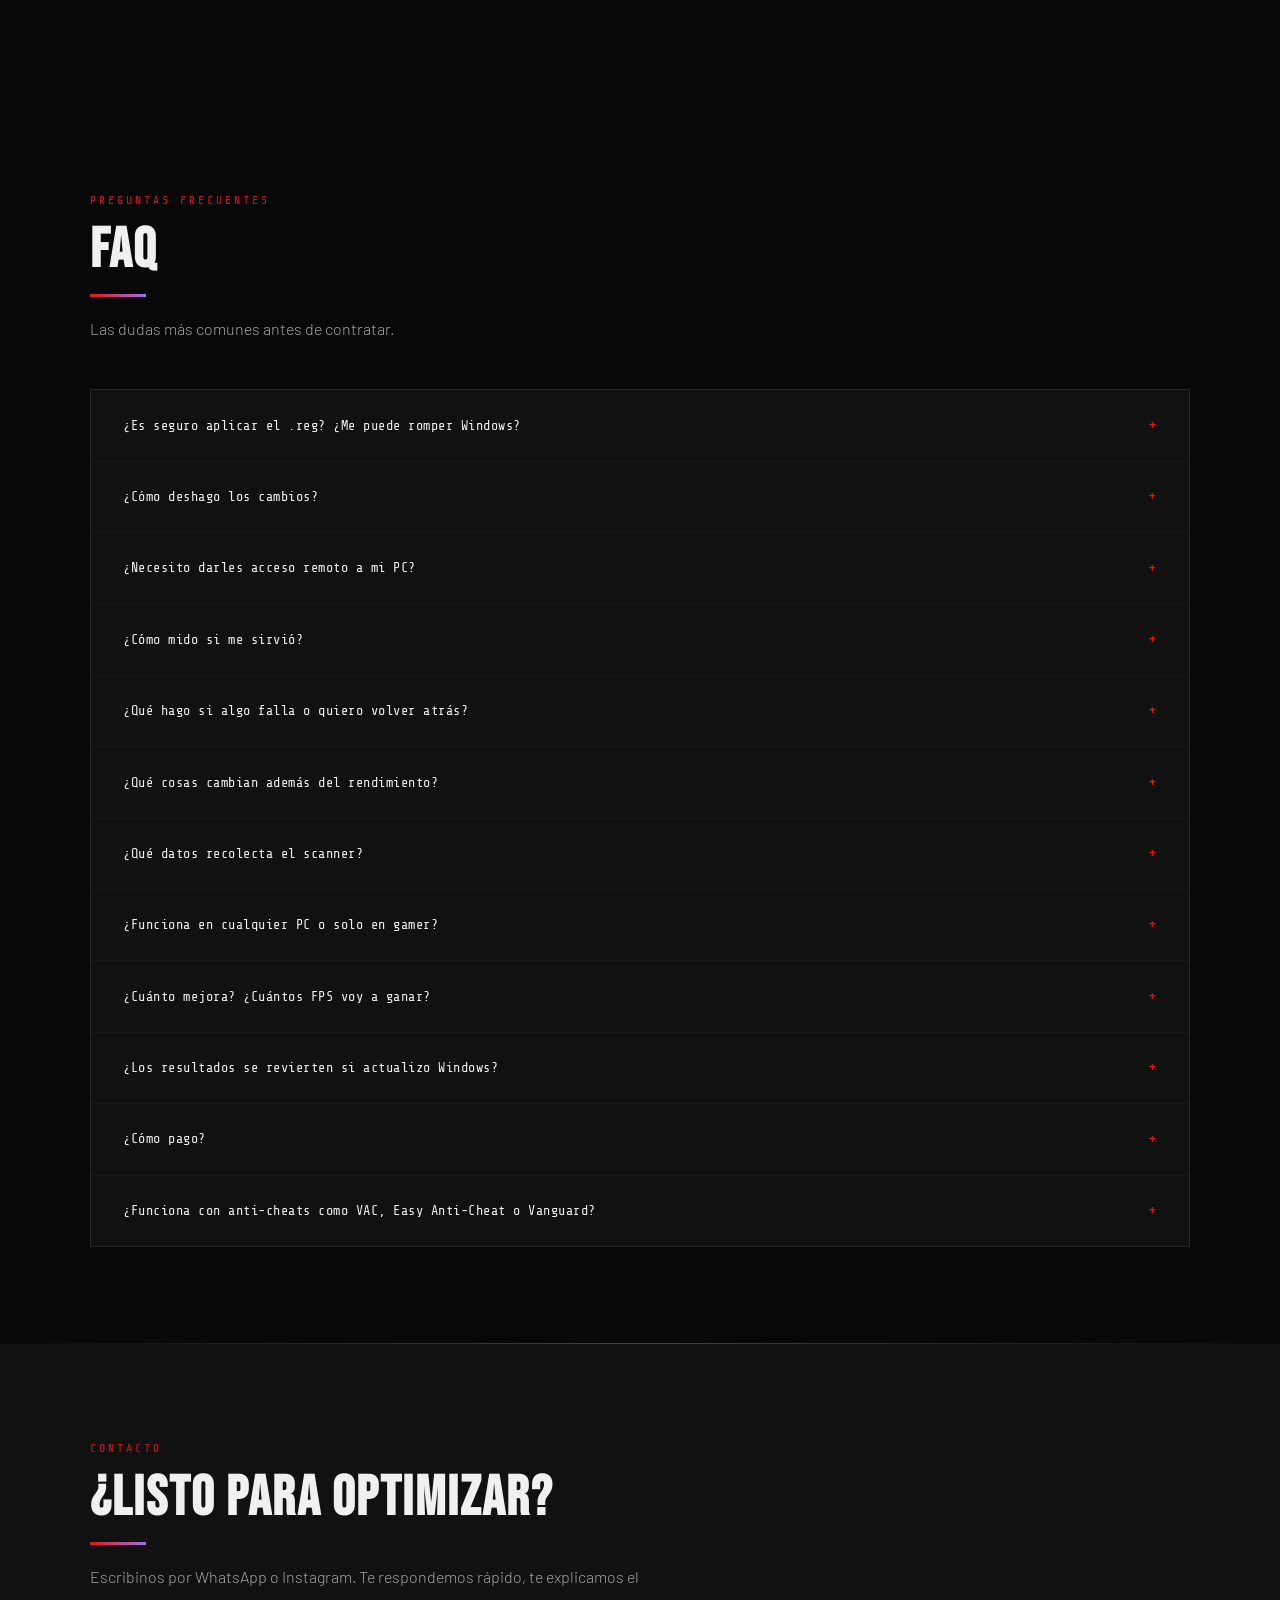
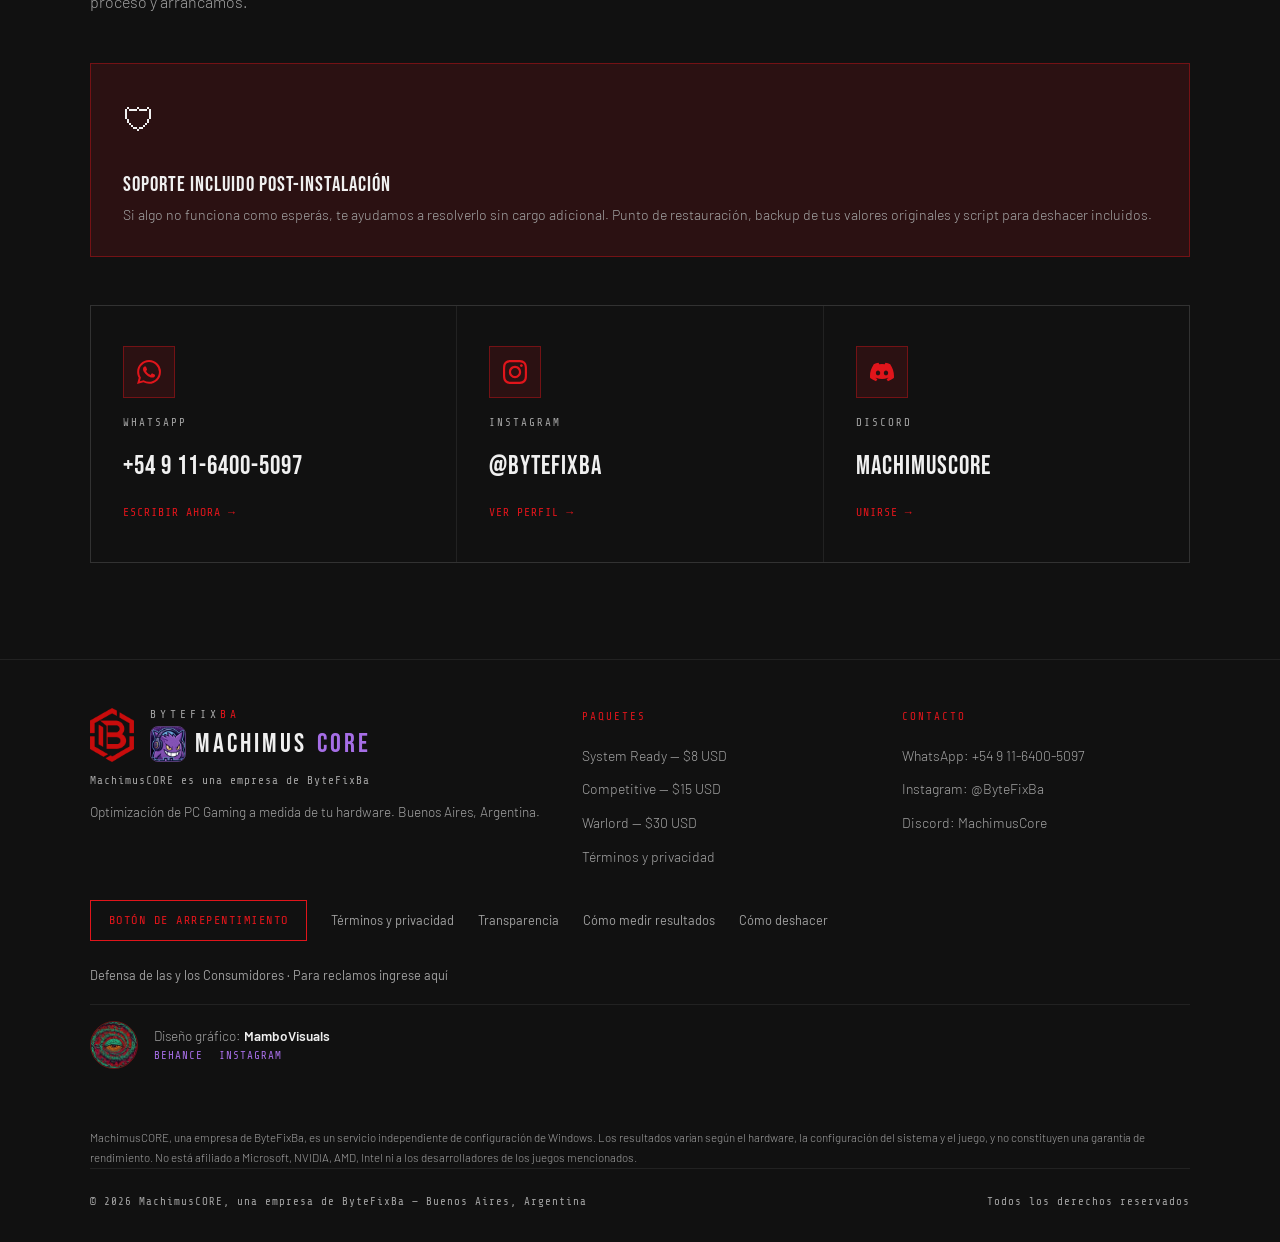
==== commit 4f3b51b4: "Add Huss as co-founder and team member" ====
--- a/index.html
+++ b/index.html
@@ -915,6 +915,7 @@
     </div>
       <div class="team">
       <div class="member"><img src="assets/img/machimus.webp" alt="Machimus, fundador de ByteFixBa" width="96" height="96" loading="lazy"><div class="m-role">Fundador</div><div class="m-name">Machimus</div><a href="https://www.instagram.com/mdbmacsi/" target="_blank" rel="noopener noreferrer">Instagram @mdbmacsi →</a></div>
+      <div class="member"><img src="assets/img/huss.webp" alt="Huss, cofundador y ayudante de ByteFixBa" width="96" height="96" loading="lazy"><div class="m-role">Cofundador y ayudante</div><div class="m-name">Huss</div><a href="https://www.instagram.com/alerackschaser/" target="_blank" rel="noopener noreferrer">Instagram @alerackschaser →</a></div>
     </div>
   </div>
 </section>
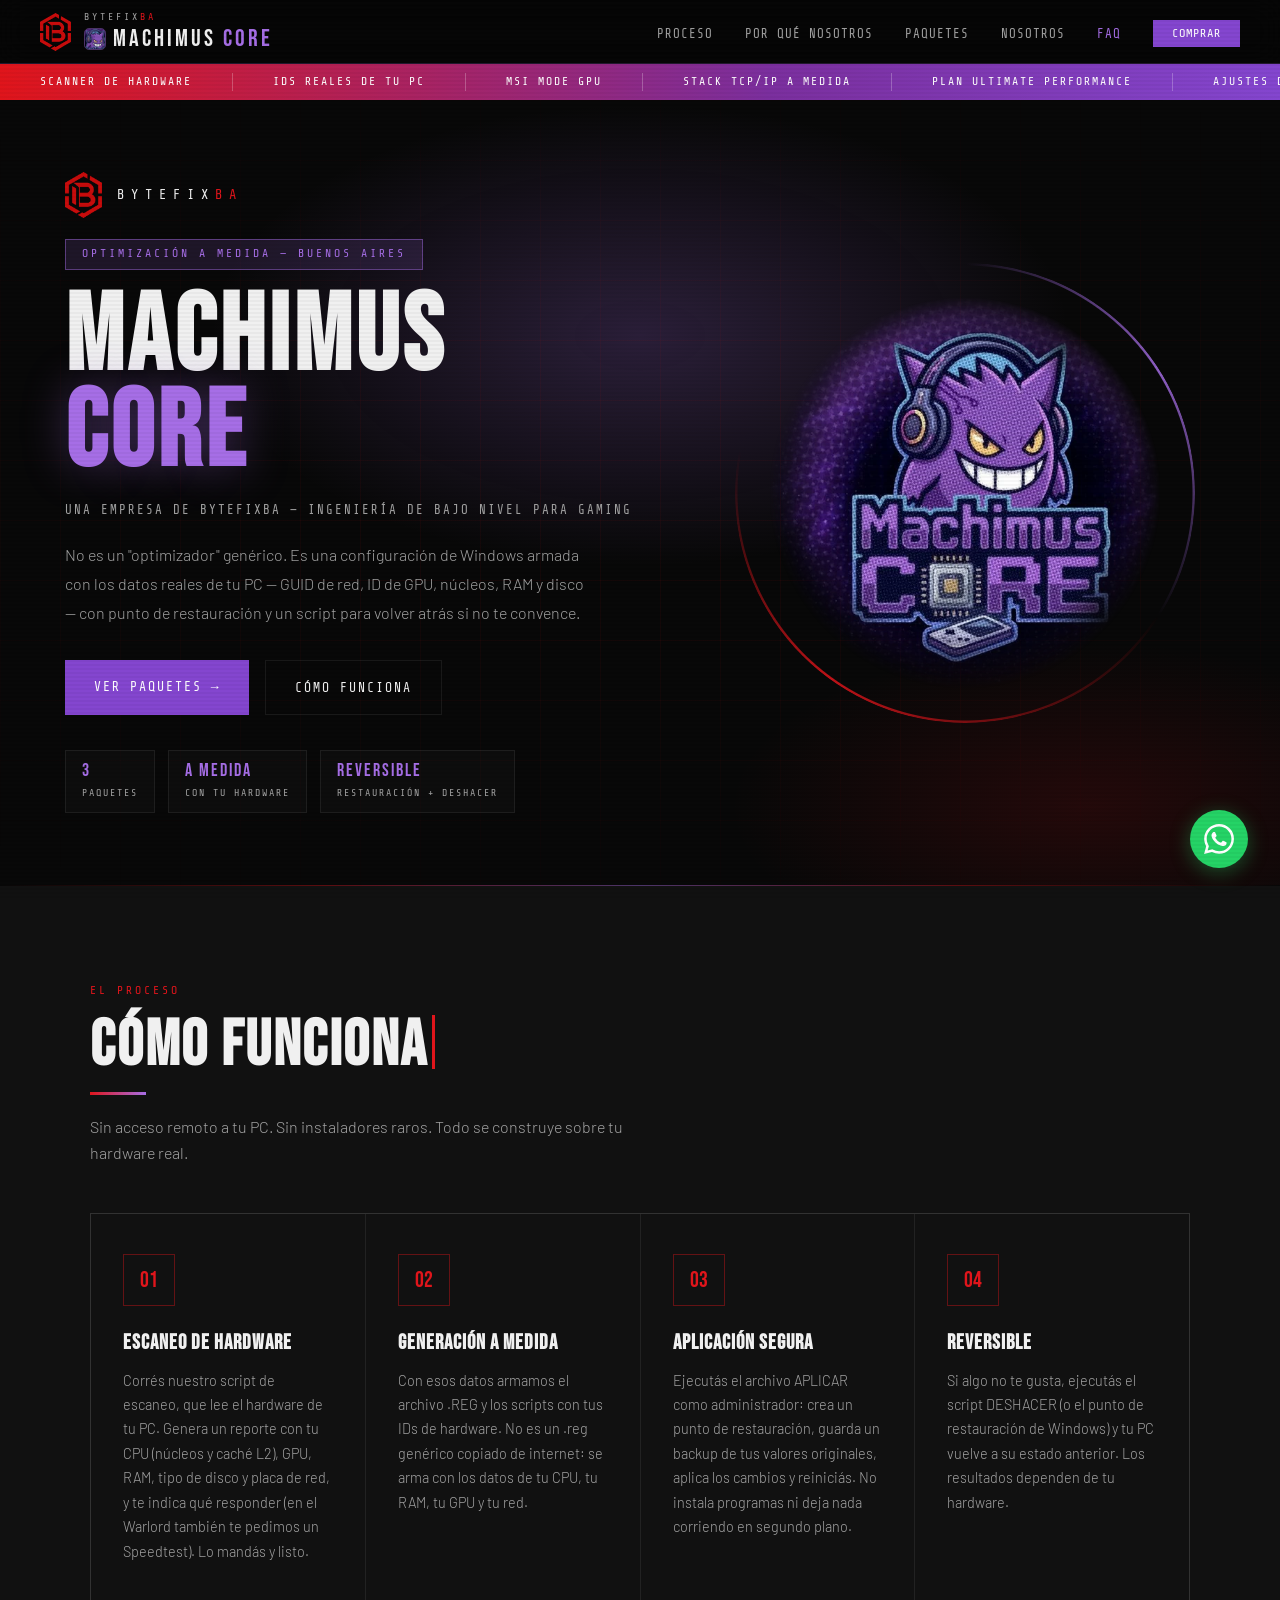
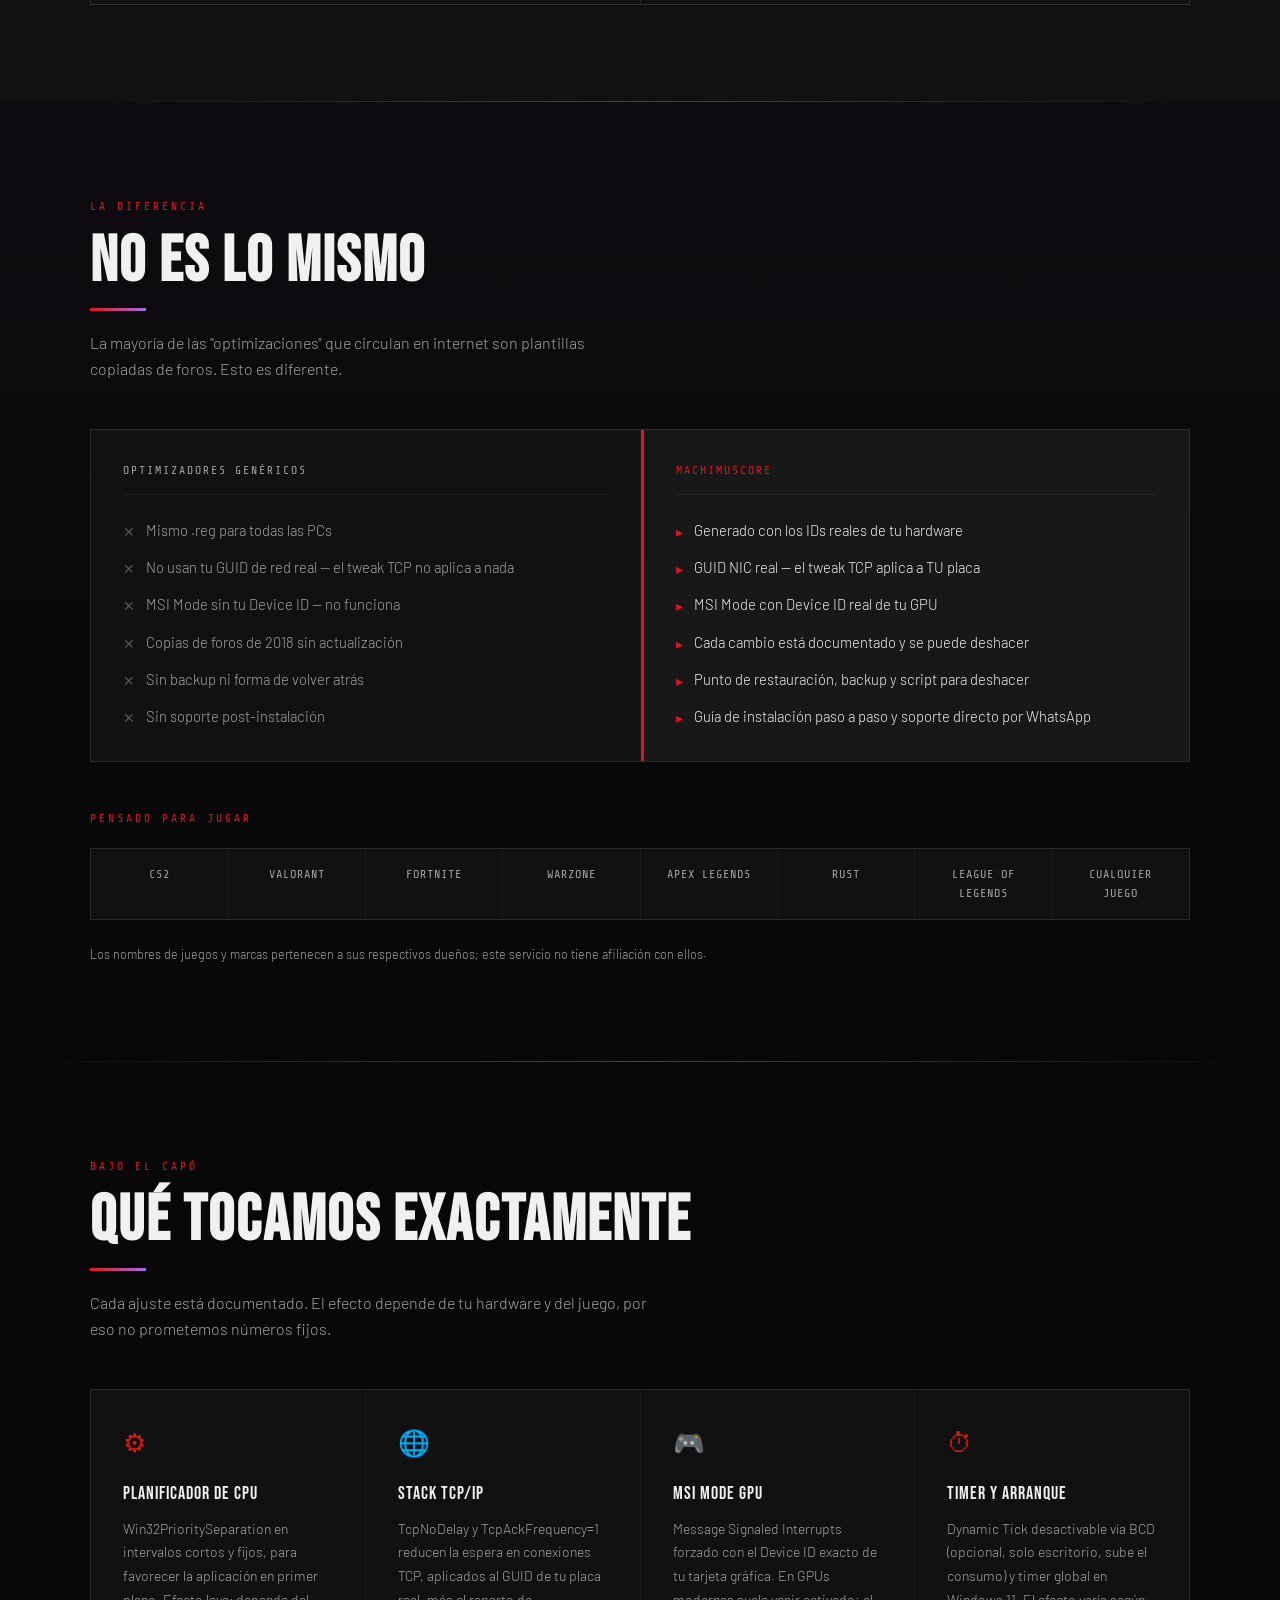
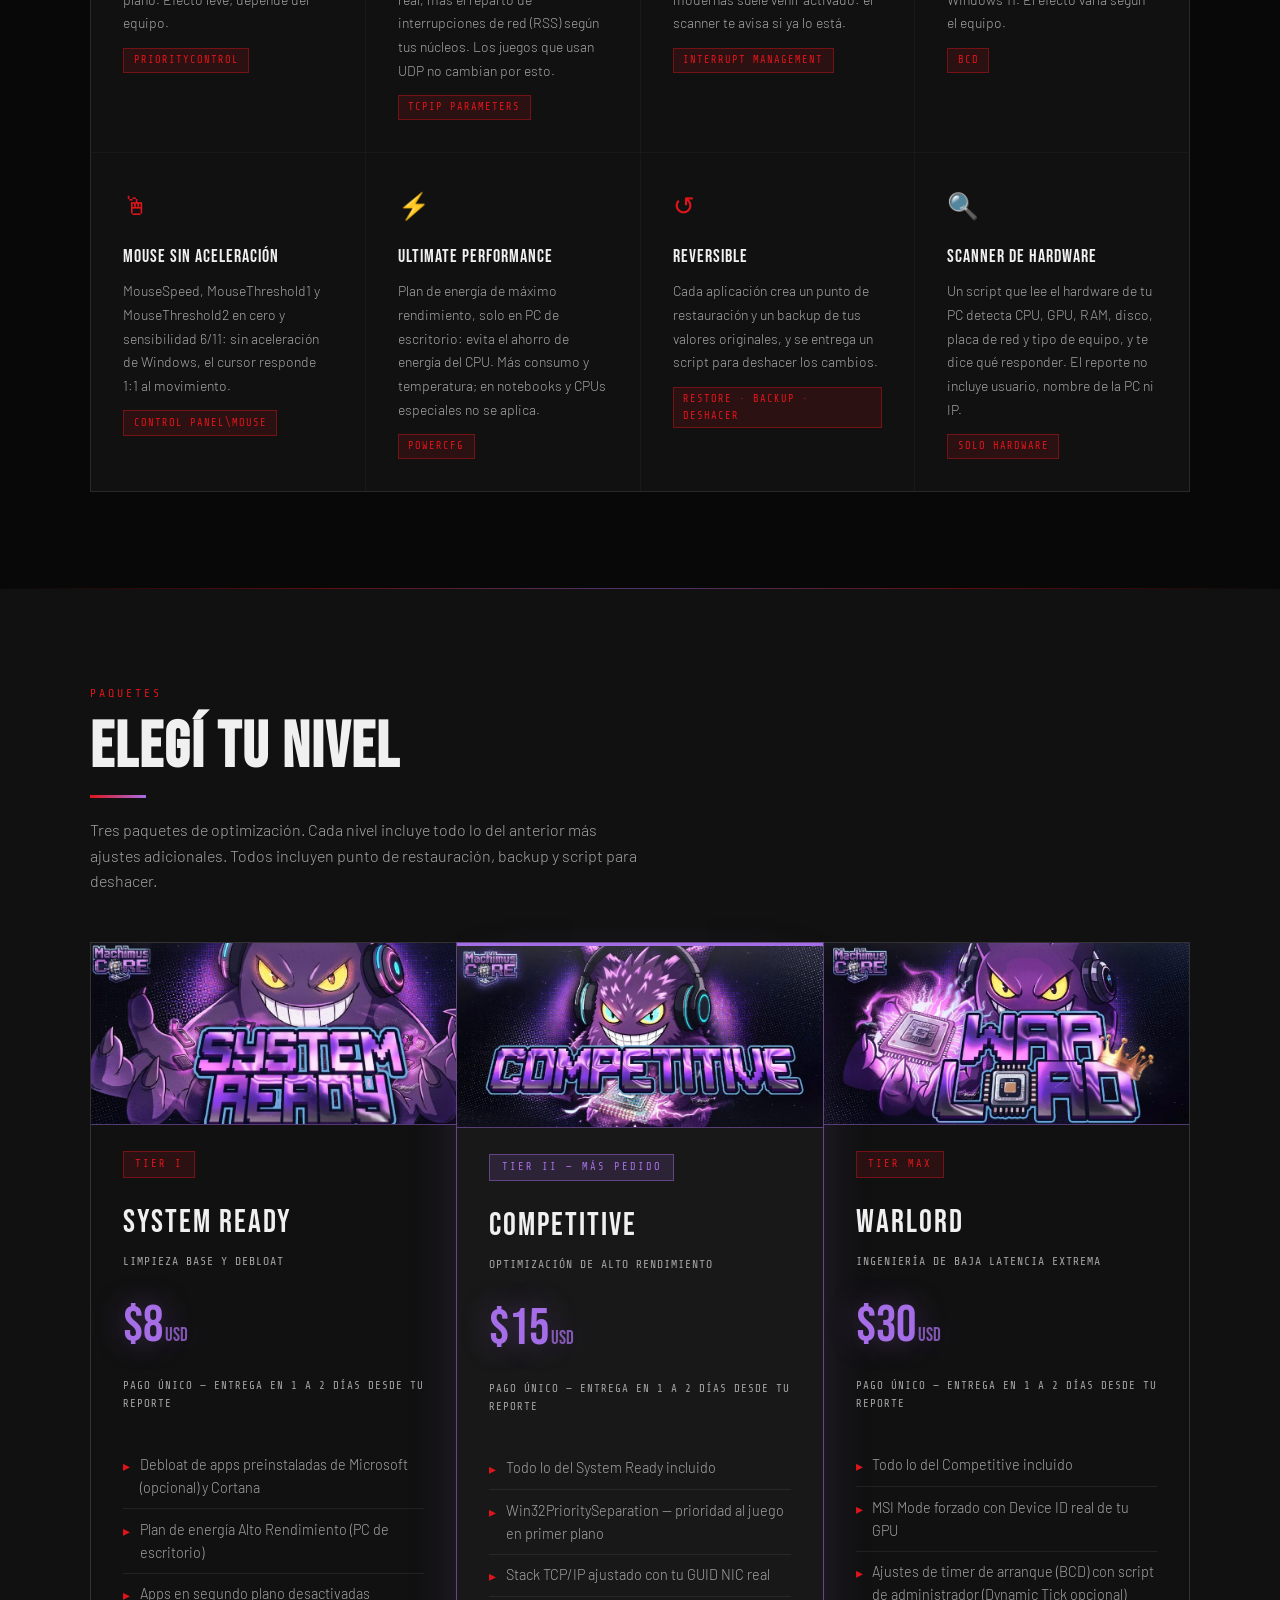
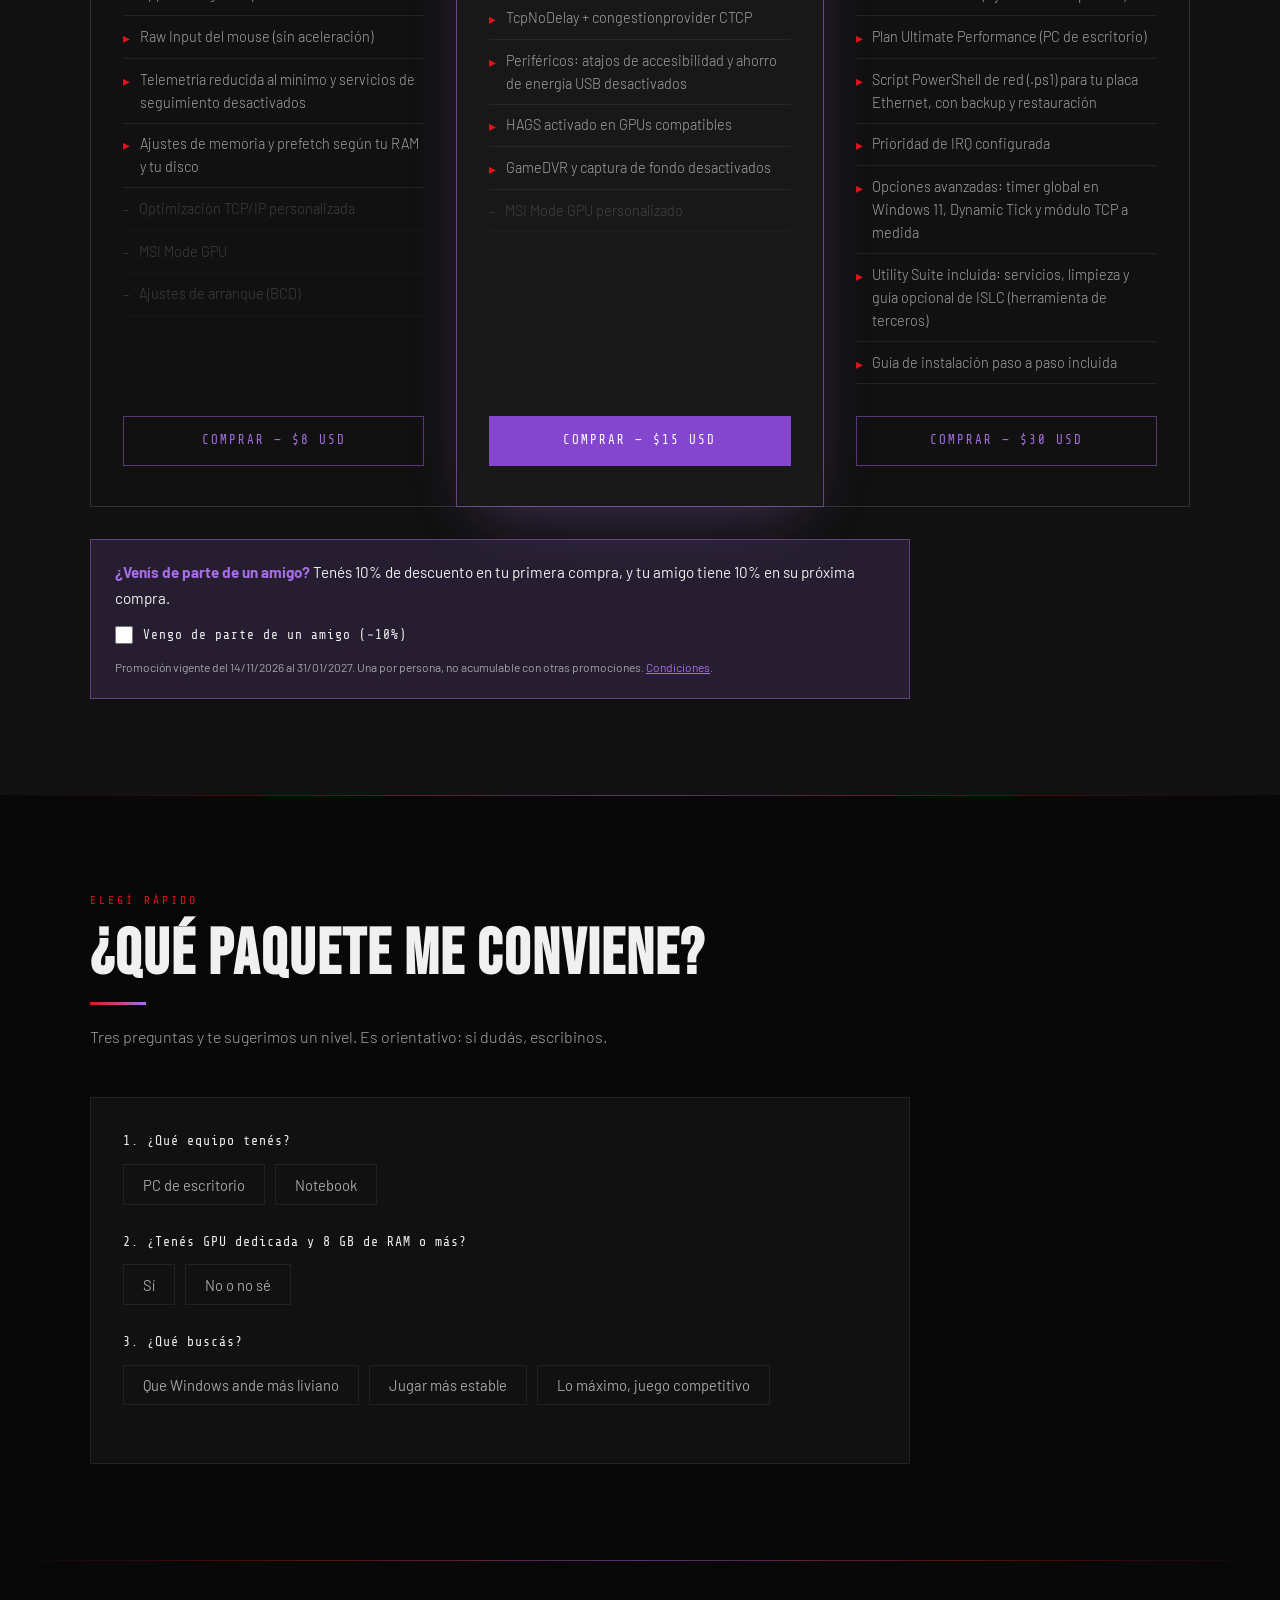
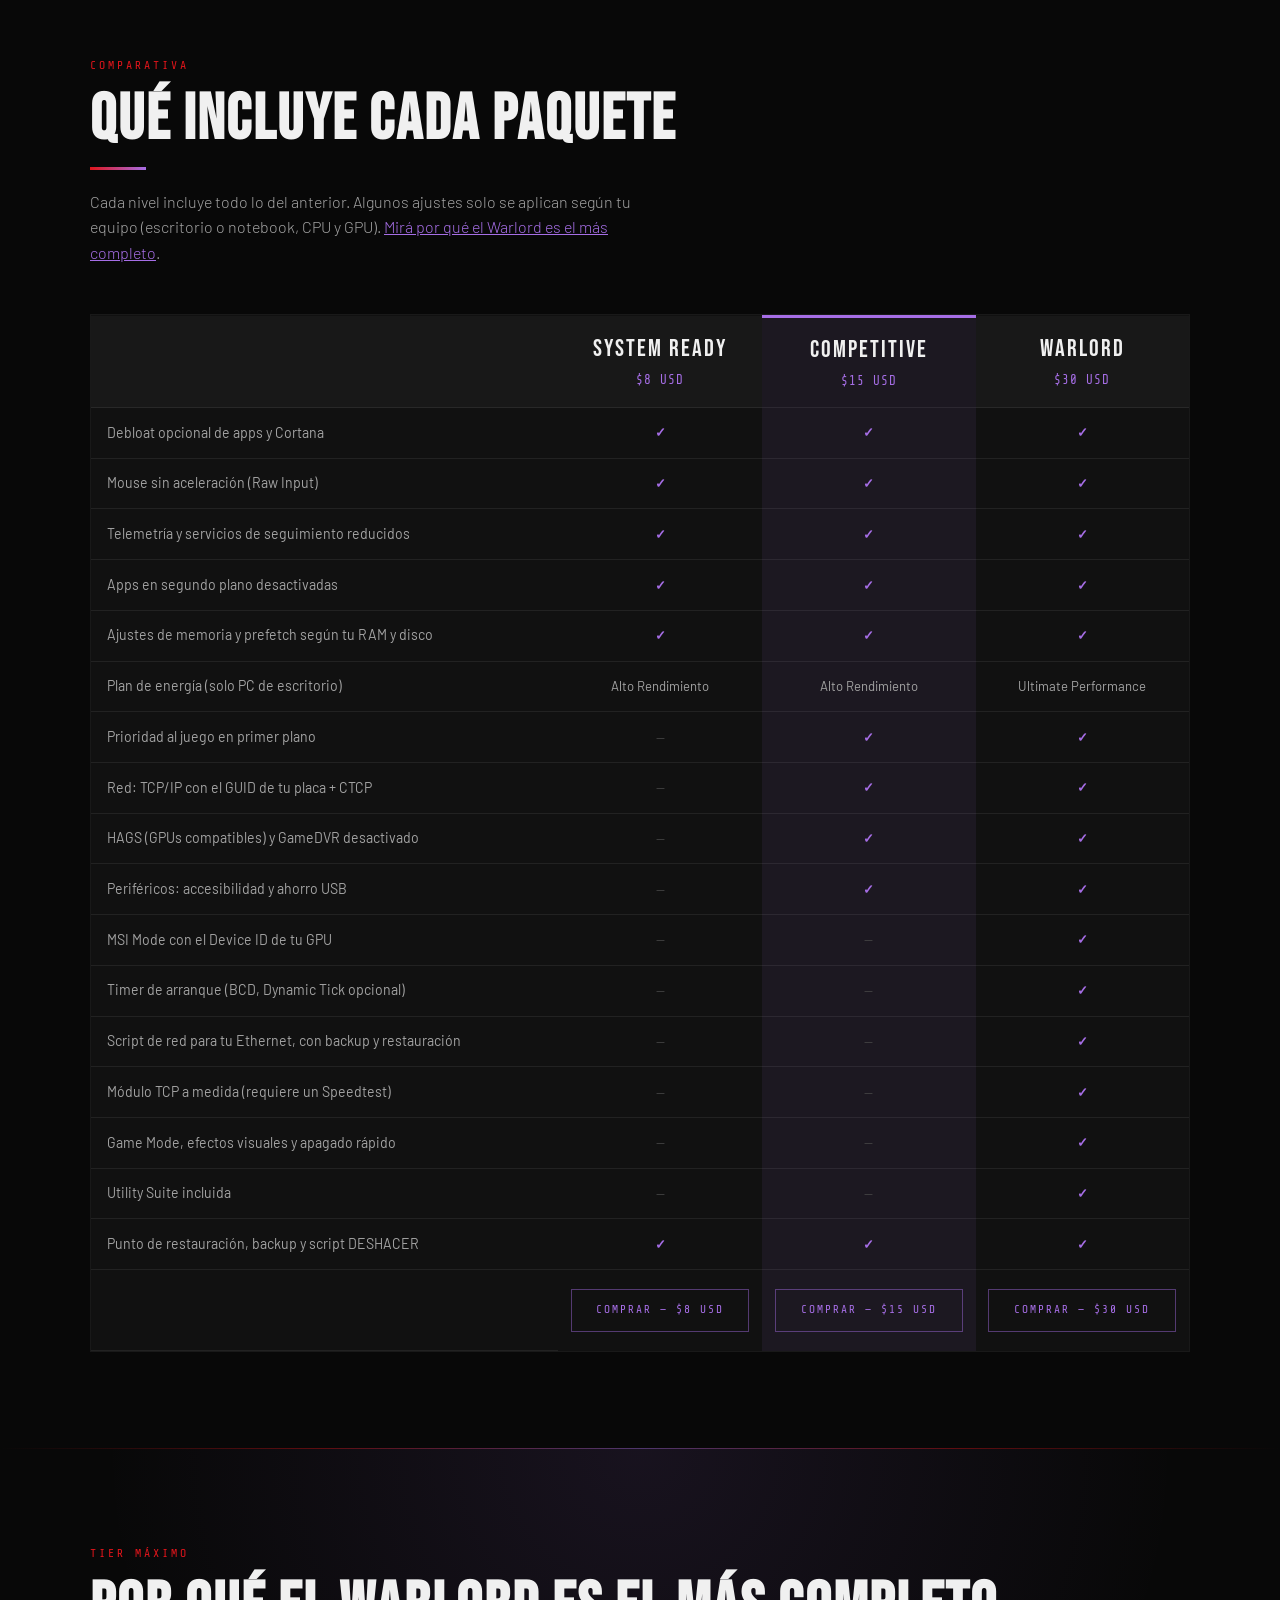
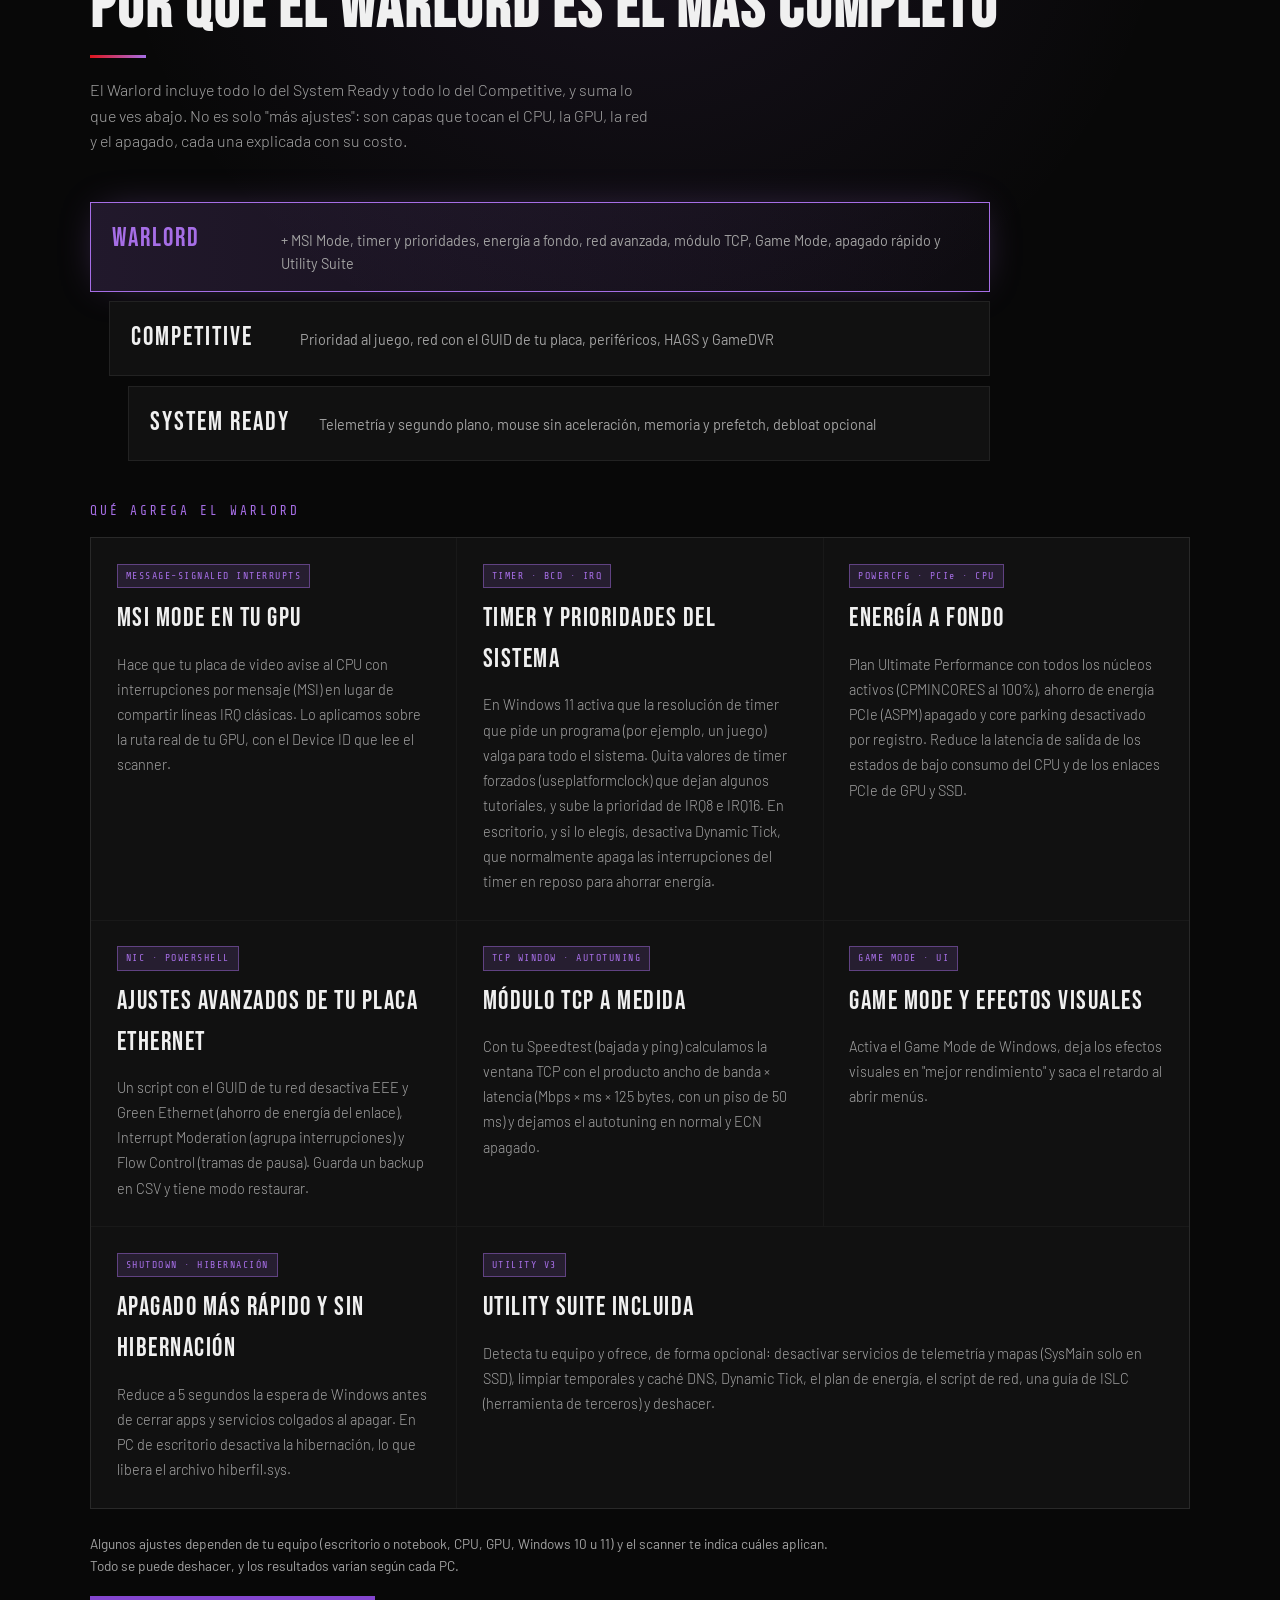
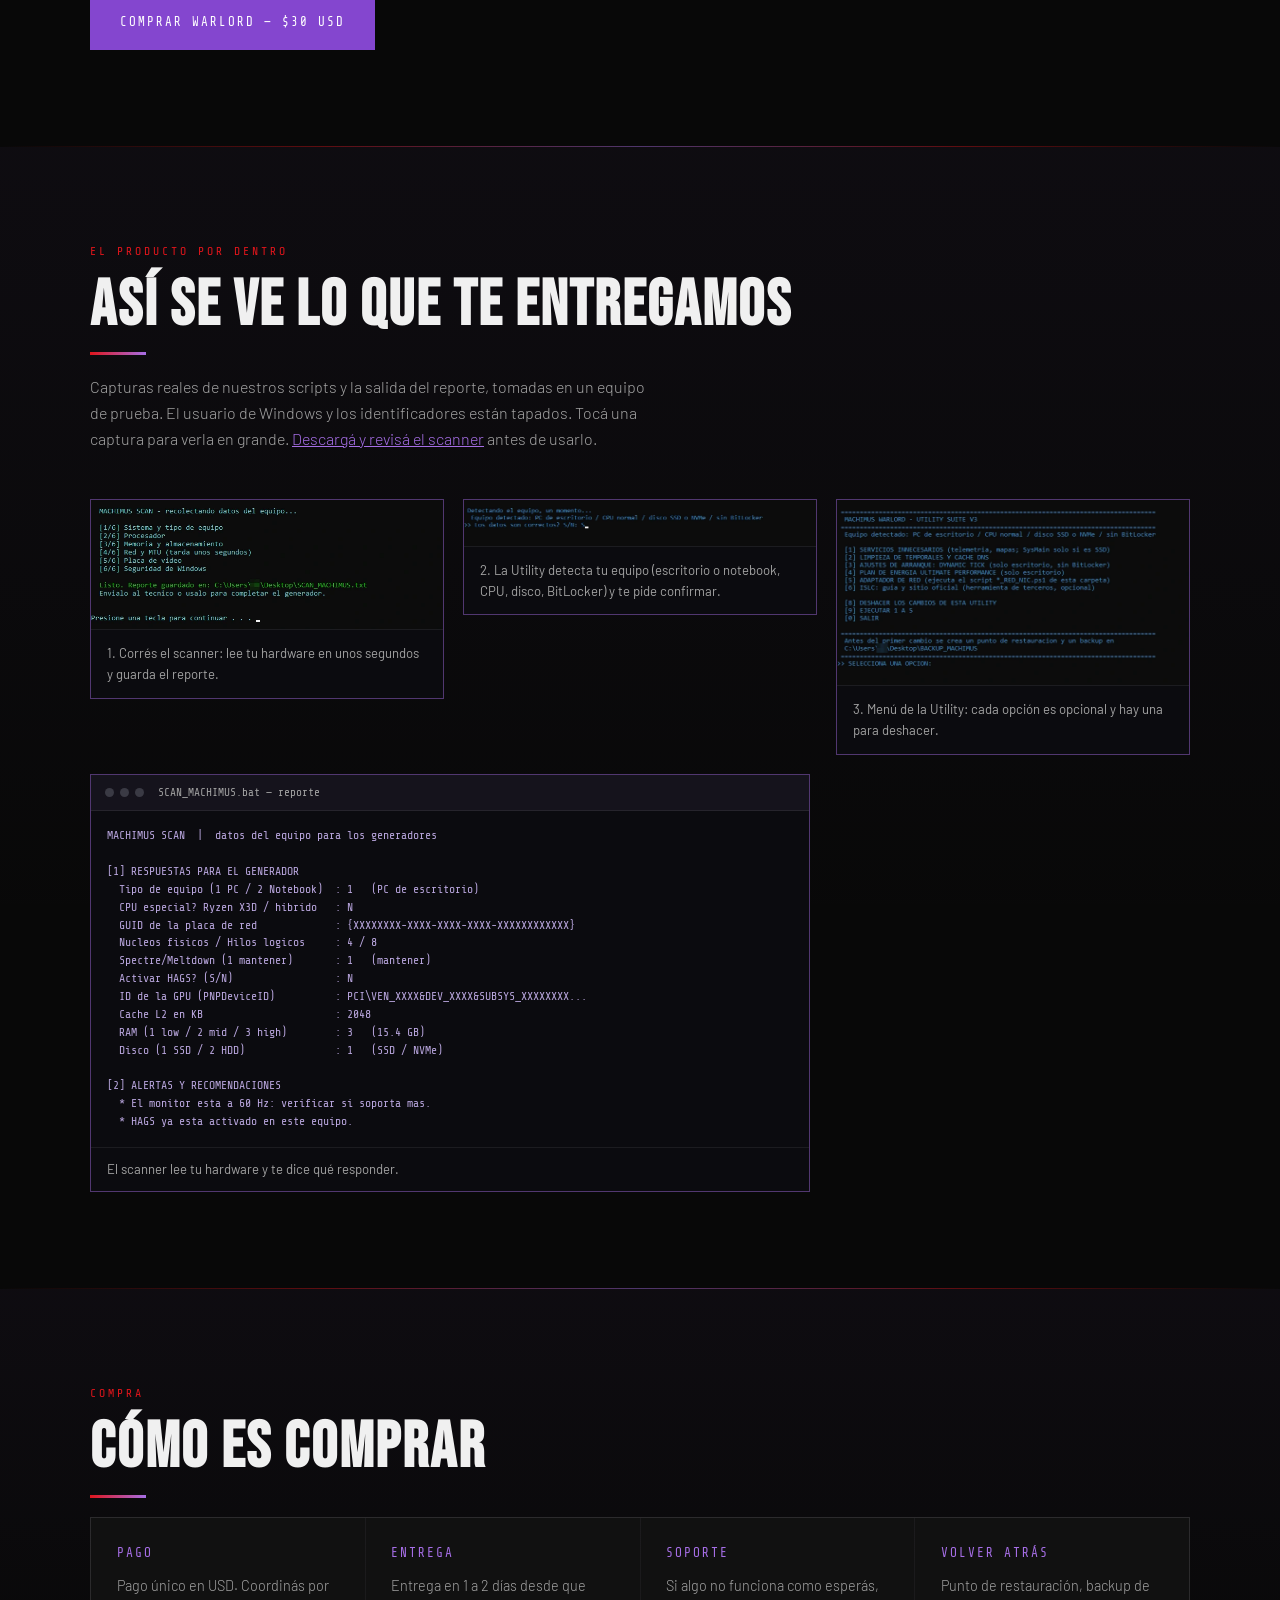
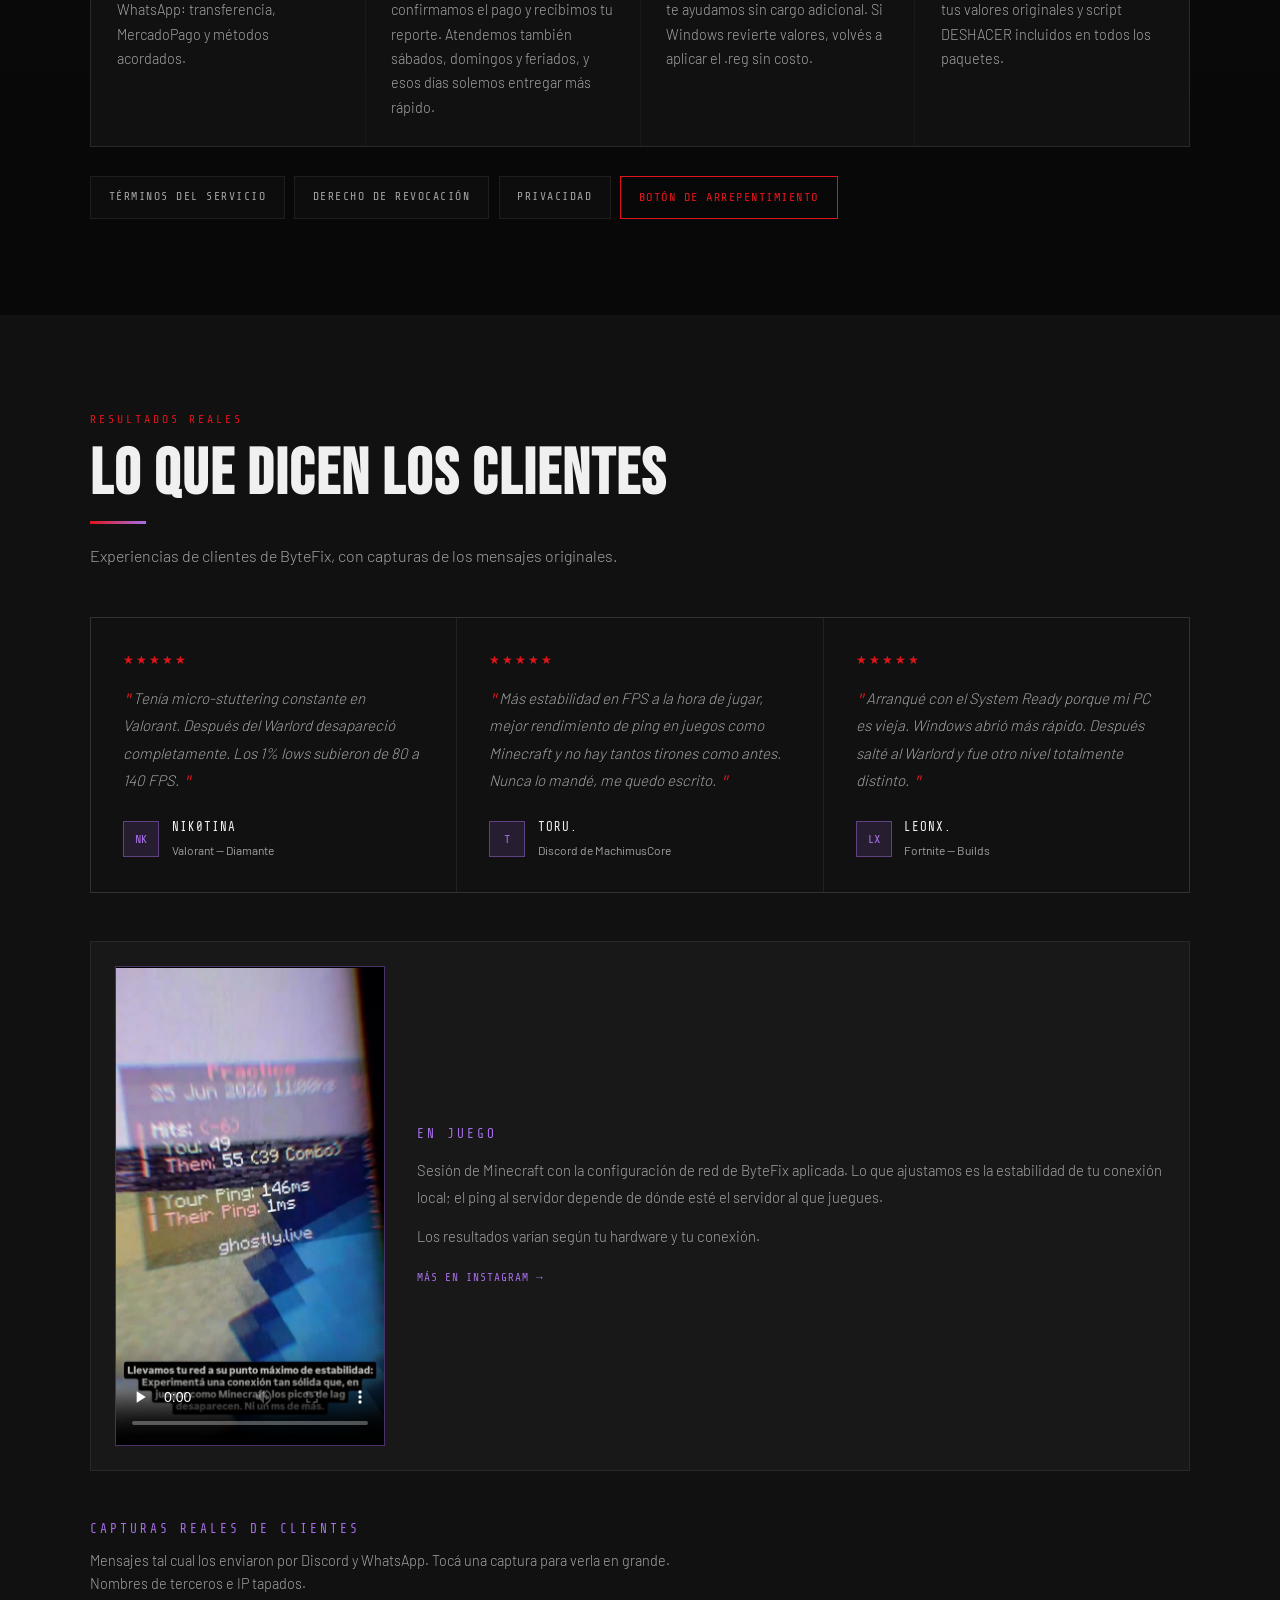
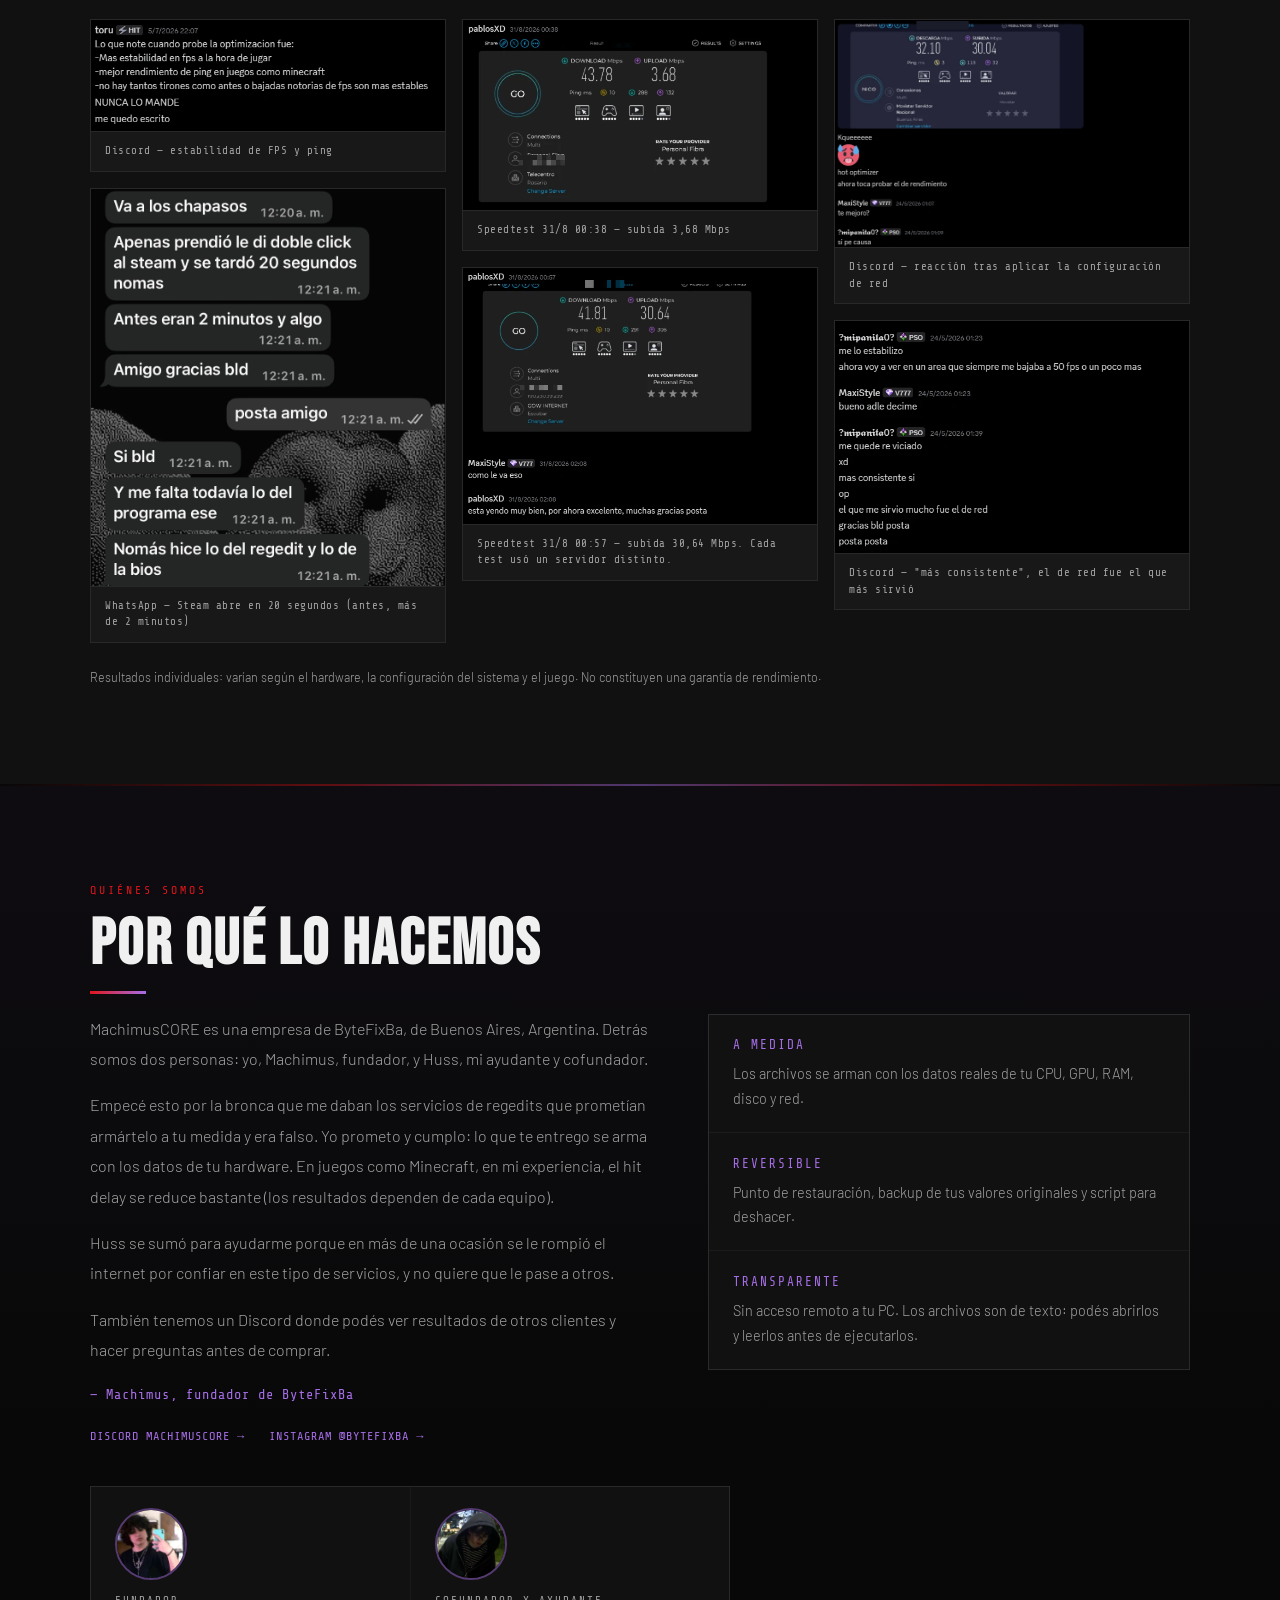
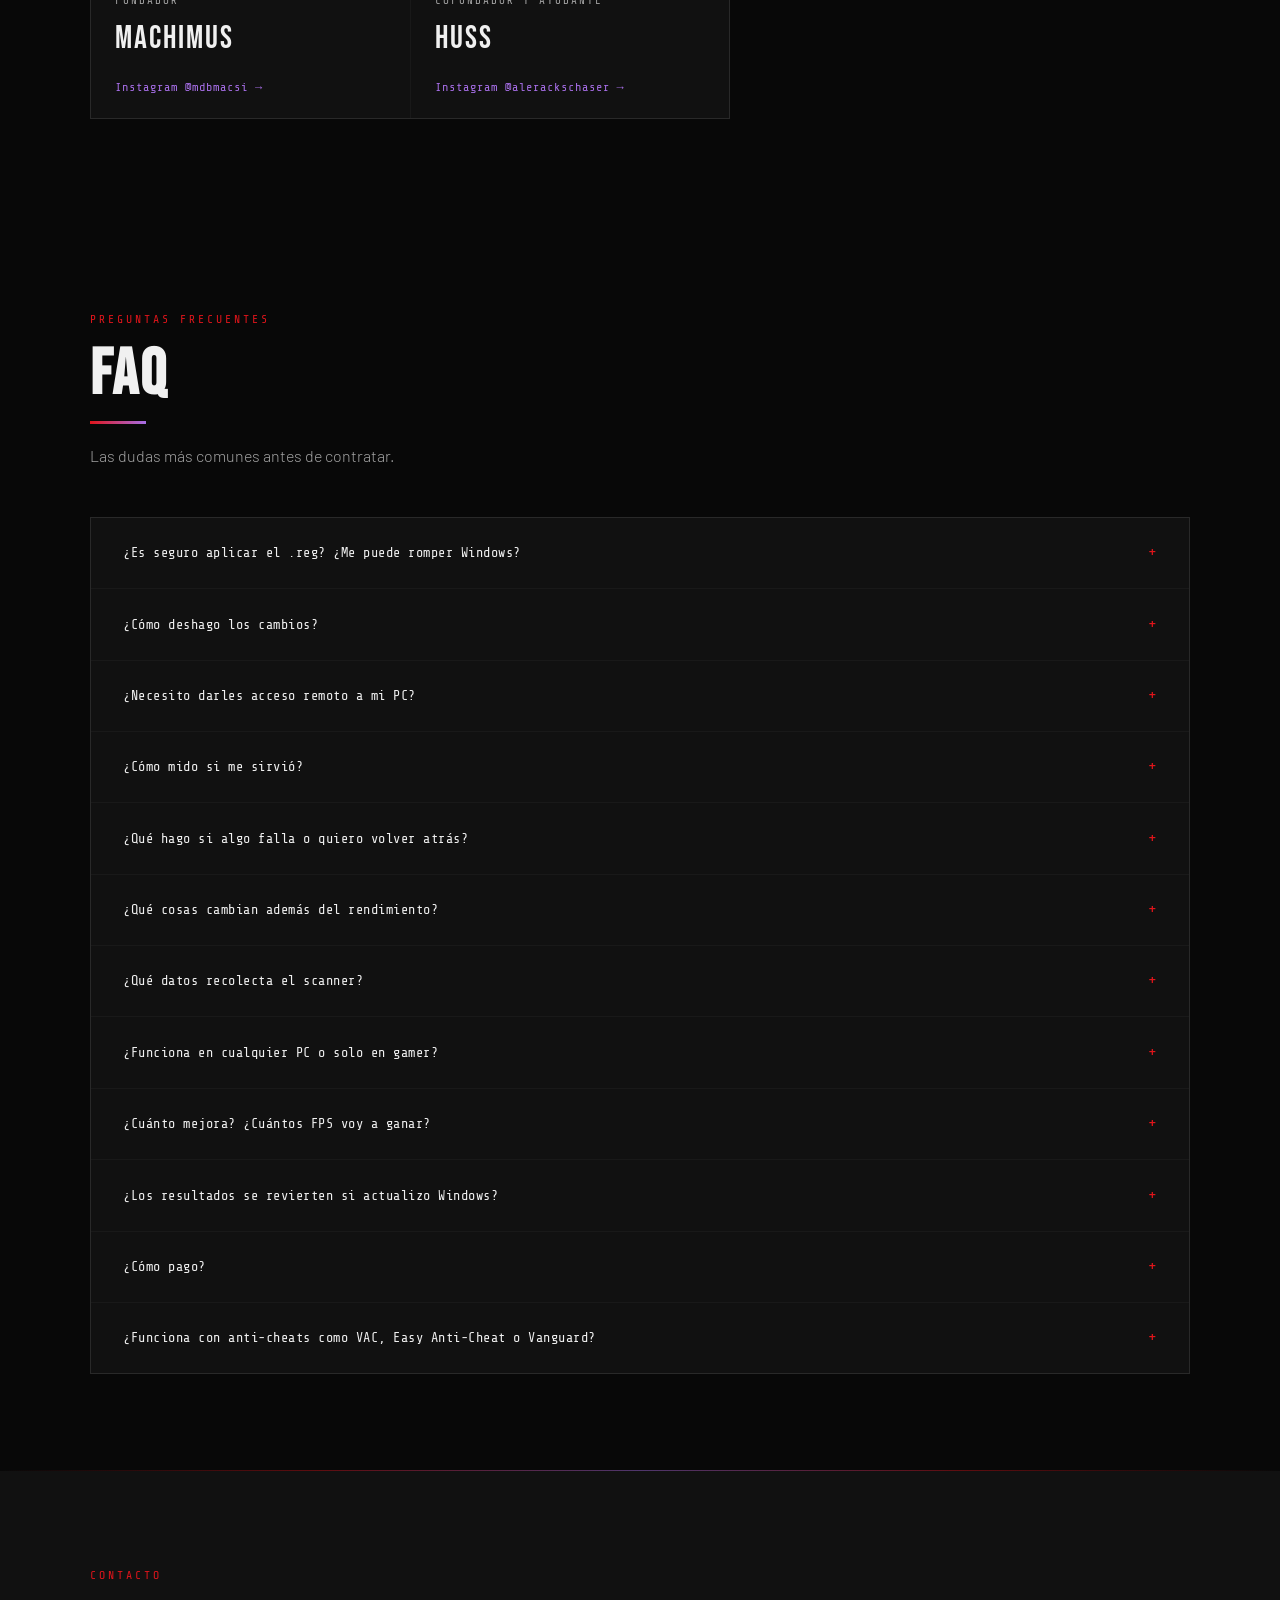
==== commit ebfd8f06: "Add files via upload" ====
--- a/index.html
+++ b/index.html
@@ -432,6 +432,103 @@
   .discord-live { font-family: var(--font-mono); font-size: 0.72rem; letter-spacing: 1px; color: var(--text); background: var(--violet-dim); border: 1px solid var(--border-violet); padding: 0.2rem 0.6rem; }
   .discord-live::before { content: ''; display: inline-block; width: 7px; height: 7px; border-radius: 50%; background: #3ba55d; margin-right: 0.45rem; }
   .faq-a a { color: var(--violet); }
+
+  /* ===== FIX botones hero + scroll ===== */
+  .hero-grid, #hero::before { pointer-events: none; }
+  #hero > *:not(.hero-grid) { position: relative; z-index: 2; }
+  html { scroll-padding-top: 76px; }
+
+  /* ===== VISUAL v3 ===== */
+  #progress { position: fixed; top: 0; left: 0; height: 3px; width: 0; background: linear-gradient(90deg, var(--red), var(--violet)); z-index: 1001; pointer-events: none; }
+  nav { background: rgba(6,6,6,0.72) !important; -webkit-backdrop-filter: blur(14px); backdrop-filter: blur(14px); border-bottom: 1px solid rgba(166,110,230,0.18) !important; }
+  .nav-links a.active { color: var(--violet); }
+  #hero { display: block; min-height: auto; padding: 4.5rem 2rem 4.5rem; text-align: left; }
+  .hero-inner { max-width: 1150px; margin: 0 auto; display: grid; grid-template-columns: 1.1fr 0.9fr; gap: 2.5rem; align-items: center; }
+  .hero-copy { order: 1; }
+  .hero-art { order: 2; position: relative; display: flex; justify-content: center; align-items: center; aspect-ratio: 1; }
+  .hero-art::before { content: ''; position: absolute; width: 92%; aspect-ratio: 1; border-radius: 50%; background: conic-gradient(from 0deg, transparent 0, var(--violet) 16%, transparent 34%, var(--red) 60%, transparent 78%); -webkit-mask: radial-gradient(farthest-side, transparent calc(100% - 3px), #000 calc(100% - 2px)); mask: radial-gradient(farthest-side, transparent calc(100% - 3px), #000 calc(100% - 2px)); animation: spin 16s linear infinite; opacity: 0.85; }
+  .hero-art::after { content: ''; position: absolute; width: 70%; aspect-ratio: 1; border-radius: 50%; background: radial-gradient(circle, rgba(166,110,230,0.28), transparent 68%); filter: blur(18px); z-index: -1; }
+  @keyframes spin { to { transform: rotate(360deg); } }
+  .hero-logo { width: 78%; margin: 0; }
+  .hero-parent { margin-bottom: 1.3rem; }
+  .hero-badge { display: inline-block; margin-bottom: 1.2rem; }
+  .hero-title { font-size: clamp(3.6rem, 8.4vw, 7.6rem); text-align: left; margin-bottom: 0; }
+  .hero-title span { display: block; }
+  .hero-sub { margin: 1.1rem 0 1.3rem; font-size: 0.78rem; }
+  .hero-desc { max-width: 520px; margin-bottom: 2rem; font-size: 1rem; }
+  .hero-btns { justify-content: flex-start; }
+  .btn-primary, .btn-outline { padding: 1rem 1.8rem; }
+  .hero-stats { justify-content: flex-start; gap: 0.8rem; margin-top: 2.2rem; }
+  .hero-stats .stat { padding: 0.7rem 1rem; border: 1px solid var(--border); background: rgba(255,255,255,0.02); text-align: left; }
+  .hero-stats .stat-num { font-size: 1.15rem; letter-spacing: 2px; color: var(--violet); }
+  .hero-stats .stat-label { font-size: 0.62rem; }
+  @media(max-width:900px){
+    #hero { padding: 2.5rem 1.2rem 3rem; text-align: center; }
+    .hero-inner { grid-template-columns: 1fr; gap: 1rem; }
+    .hero-art { order: 1; width: min(250px, 66vw); margin: 0 auto; }
+    .hero-copy { order: 2; }
+    .hero-title { text-align: center; }
+    .hero-desc { margin-left: auto; margin-right: auto; }
+    .hero-btns, .hero-stats { justify-content: center; }
+    .hero-stats .stat { text-align: center; }
+  }
+  #por-que, #producto, #nosotros, #compra { background: linear-gradient(180deg, rgba(166,110,230,0.04), transparent 70%); }
+  .section-title { font-size: clamp(2.6rem, 5.4vw, 4rem); }
+  .tier, .spec-card, .step, .buy-card, .pillar, .member { transition: background 0.25s, box-shadow 0.25s, transform 0.25s; }
+  .spec-card:hover, .buy-card:hover, .member:hover { transform: translateY(-3px); }
+  .btn-primary:hover, .btn-outline:hover { transform: translateY(-2px); }
+  #toTop { position: fixed; left: 1rem; bottom: 1rem; z-index: 997; width: 42px; height: 42px; border: 1px solid var(--border-violet); background: rgba(6,6,6,0.85); color: var(--violet); font-size: 1.1rem; cursor: pointer; opacity: 0; pointer-events: none; transition: opacity 0.25s; }
+  #toTop.show { opacity: 1; pointer-events: auto; }
+  @media(max-width:768px){ #toTop { bottom: 4.6rem; } }
+  @media (prefers-reduced-motion: reduce) { .hero-art::before { animation: none; } }
+
+  .hero-parent { display: flex; width: fit-content; }
+  .hero-badge { display: block; width: fit-content; }
+  @media(max-width:900px){ .hero-parent, .hero-badge { margin-left: auto; margin-right: auto; } }
+
+  @media(max-width:900px){
+    #hero { padding-top: 1.2rem; }
+    .hero-art { width: min(176px, 46vw); }
+    .hero-parent { margin-bottom: 0.7rem; }
+    .hero-parent img { height: 34px; }
+    .hero-badge { margin-bottom: 0.8rem; font-size: 0.62rem; }
+    .hero-title { font-size: clamp(3rem, 15vw, 4.4rem); }
+    .hero-sub { margin: 0.7rem 0 0.8rem; font-size: 0.68rem; }
+    .hero-desc { font-size: 0.9rem; line-height: 1.6; margin-bottom: 1.2rem; }
+    .btn-primary, .btn-outline { padding: 0.9rem 1.3rem; }
+  }
+
+  /* ===== WARLORD ===== */
+  #warlord { background: radial-gradient(ellipse 60% 40% at 50% 0%, rgba(166,110,230,0.10), transparent 70%); }
+  #warlord .section-desc a, .section-desc a { color: var(--violet); }
+  .wl-layers { display: grid; gap: 0.6rem; margin: 2rem 0 2.5rem; max-width: 900px; }
+  .layer { display: flex; gap: 1.2rem; align-items: baseline; flex-wrap: wrap; padding: 1rem 1.3rem; border: 1px solid var(--border); background: var(--surface); }
+  .layer-name { font-family: var(--font-display); font-size: 1.6rem; letter-spacing: 2px; min-width: 150px; color: var(--text); }
+  .layer-txt { font-size: 0.9rem; color: var(--text-muted); line-height: 1.6; flex: 1; min-width: 220px; }
+  .layer.top { border-color: var(--violet); background: linear-gradient(90deg, rgba(166,110,230,0.16), rgba(166,110,230,0.04)); box-shadow: 0 0 40px -12px var(--violet-glow); }
+  .layer.top .layer-name { color: var(--violet); }
+  .layer.mid { margin-left: 1.2rem; }
+  .layer.base { margin-left: 2.4rem; }
+  @media(max-width:600px){ .layer.mid, .layer.base { margin-left: 0; } }
+  .wl-sub { font-family: var(--font-mono); font-size: 0.8rem; letter-spacing: 3px; text-transform: uppercase; color: var(--violet); font-weight: 400; margin-bottom: 1rem; }
+  .wl-grid { display: grid; grid-template-columns: repeat(auto-fit, minmax(300px, 1fr)); gap: 1px; background: var(--border); border: 1px solid var(--border); }
+  .wl-card { background: var(--surface); padding: 1.6rem; display: flex; flex-direction: column; gap: 0.7rem; transition: background 0.25s, box-shadow 0.25s; }
+  .wl-card:hover { background: var(--surface2); box-shadow: inset 0 2px 0 var(--violet); }
+  .wl-card h3 { font-family: var(--font-display); font-size: 1.6rem; letter-spacing: 1.5px; color: var(--text); font-weight: 400; }
+  .wl-tag { align-self: flex-start; font-family: var(--font-mono); font-size: 0.62rem; letter-spacing: 1.5px; color: var(--violet); border: 1px solid var(--border-violet); background: var(--violet-dim); padding: 0.2rem 0.5rem; }
+  .wl-card p { font-size: 0.9rem; color: var(--text-muted); font-weight: 300; line-height: 1.75; }
+  .wl-card .wl-ojo { font-size: 0.82rem; border-top: 1px dashed var(--border); padding-top: 0.7rem; margin-top: auto; }
+  .wl-ojo b { color: var(--text); font-weight: 600; }
+  .wl-note { margin: 1.5rem 0 1.2rem; font-size: 0.85rem; color: var(--text-muted); max-width: 760px; }
+  .wl-buy { display: inline-block; text-decoration: none; padding: 1rem 1.8rem; background: var(--violet-btn); color: #fff; border-color: var(--violet-btn); }
+
+  @media(min-width:640px){ .wl-card:last-child { grid-column: span 2; } }
+
+  /* links legales de la seccion Compra */
+  .buy-links { display: flex; flex-wrap: wrap; gap: 0.6rem; align-items: center; margin-top: 1.8rem; font-size: inherit; }
+  .buy-links a:not(.btn-arrep) { font-family: var(--font-mono); font-size: 0.72rem; letter-spacing: 1.5px; text-transform: uppercase; text-decoration: none; color: var(--text-muted); border: 1px solid var(--border); background: rgba(255,255,255,0.02); padding: 0.7rem 1.1rem; transition: border-color 0.2s, color 0.2s, background 0.2s; }
+  .buy-links a:not(.btn-arrep):hover { border-color: var(--border-violet); color: var(--violet); background: var(--violet-dim); }
+  .buy-links .btn-arrep { padding: 0.7rem 1.1rem; }
 </style>
 <link rel="canonical" href="https://bytefixba.shop/">
 <meta property="og:type" content="website"><meta property="og:locale" content="es_AR"><meta property="og:url" content="https://bytefixba.shop/">
@@ -450,6 +547,7 @@
 </a>
 
 <!-- NAV -->
+<div id="progress"></div>
 <nav>
   <a href="#hero" class="brand-lockup" aria-label="MachimusCORE, una empresa de ByteFixBa - inicio">
     <img class="bl-hex" src="assets/img/bytefix-logo.png" alt="" width="31" height="38">
@@ -497,20 +595,24 @@
 <!-- HERO -->
 <section id="hero">
   <div class="hero-grid"></div>
-  <div class="hero-parent"><img src="assets/img/bytefix-logo.png" alt="" width="37" height="46"><span>BYTEFIX<em>BA</em></span></div>
-  <img class="hero-logo" src="assets/img/machimus-core.webp" alt="Logo de MachimusCORE" width="250" height="250">
-  <div class="hero-badge">Optimización a medida — Buenos Aires</div>
-  <h1 class="hero-title">MACHIMUS<span>CORE</span></h1>
-  <p class="hero-sub">MachimusCORE, una empresa de ByteFixBa — Ingeniería de Bajo Nivel para Gaming</p>
-  <p class="hero-desc">No es un "optimizador" genérico. Es una configuración de Windows armada con los datos reales de tu PC — GUID de red, ID de GPU, núcleos, RAM y disco — con punto de restauración y un script para volver atrás si no te convence.</p>
-  <div class="hero-btns">
-    <a href="#tiers" class="btn-primary">Ver Paquetes</a>
-    <a href="#como-funciona" class="btn-outline">Cómo Funciona</a>
-  </div>
-  <div class="hero-stats">
-    <div class="stat fade-up"><div class="stat-num">3</div><div class="stat-label">Paquetes disponibles</div></div>
-    <div class="stat fade-up"><div class="stat-num">A MEDIDA</div><div class="stat-label">Generado con tu hardware</div></div>
-    <div class="stat fade-up"><div class="stat-num">REVERSIBLE</div><div class="stat-label">Restauración + deshacer</div></div>
+  <div class="hero-inner">
+    <div class="hero-art"><img class="hero-logo" src="assets/img/machimus-core.webp" alt="Logo de MachimusCORE" width="380" height="380"></div>
+    <div class="hero-copy">
+      <div class="hero-parent"><img src="assets/img/bytefix-logo.png" alt="" width="37" height="46"><span>BYTEFIX<em>BA</em></span></div>
+      <div class="hero-badge">Optimización a medida — Buenos Aires</div>
+      <h1 class="hero-title">MACHIMUS<span>CORE</span></h1>
+      <p class="hero-sub">Una empresa de ByteFixBa — Ingeniería de Bajo Nivel para Gaming</p>
+      <p class="hero-desc">No es un "optimizador" genérico. Es una configuración de Windows armada con los datos reales de tu PC — GUID de red, ID de GPU, núcleos, RAM y disco — con punto de restauración y un script para volver atrás si no te convence.</p>
+      <div class="hero-btns">
+        <a href="#tiers" class="btn-primary">Ver Paquetes →</a>
+        <a href="#como-funciona" class="btn-outline">Cómo Funciona</a>
+      </div>
+      <div class="hero-stats">
+        <div class="stat"><div class="stat-num">3</div><div class="stat-label">Paquetes</div></div>
+        <div class="stat"><div class="stat-num">A MEDIDA</div><div class="stat-label">Con tu hardware</div></div>
+        <div class="stat"><div class="stat-num">REVERSIBLE</div><div class="stat-label">Restauración + deshacer</div></div>
+      </div>
+    </div>
   </div>
 </section>
 
@@ -763,12 +865,32 @@
   <div class="section-inner">
     <p class="section-label">Comparativa</p>
     <h2 class="section-title">Qué incluye cada paquete</h2>
-    <p class="section-desc">Cada nivel incluye todo lo del anterior. Algunos ajustes solo se aplican según tu equipo (escritorio o notebook, CPU y GPU).</p>
+    <p class="section-desc">Cada nivel incluye todo lo del anterior. Algunos ajustes solo se aplican según tu equipo (escritorio o notebook, CPU y GPU). <a href="#warlord">Mirá por qué el Warlord es el más completo</a>.</p>
     <div class="cmp-wrap"><table class="cmp">
       <thead><tr><th></th><th>System Ready<small>$8 USD</small><small class="ars-inline" data-usd="8"></small></th><th class="hl">Competitive<small>$15 USD</small><small class="ars-inline" data-usd="15"></small></th><th>Warlord<small>$30 USD</small><small class="ars-inline" data-usd="30"></small></th></tr></thead>
-      <tbody><tr><th scope="row">Debloat opcional de apps y Cortana</th><td><span class="ck">✓</span></td><td class="hl"><span class="ck">✓</span></td><td><span class="ck">✓</span></td></tr><tr><th scope="row">Mouse sin aceleración (Raw Input)</th><td><span class="ck">✓</span></td><td class="hl"><span class="ck">✓</span></td><td><span class="ck">✓</span></td></tr><tr><th scope="row">Telemetría y servicios de seguimiento reducidos</th><td><span class="ck">✓</span></td><td class="hl"><span class="ck">✓</span></td><td><span class="ck">✓</span></td></tr><tr><th scope="row">Apps en segundo plano desactivadas</th><td><span class="ck">✓</span></td><td class="hl"><span class="ck">✓</span></td><td><span class="ck">✓</span></td></tr><tr><th scope="row">Ajustes de memoria y prefetch según tu RAM y disco</th><td><span class="ck">✓</span></td><td class="hl"><span class="ck">✓</span></td><td><span class="ck">✓</span></td></tr><tr><th scope="row">Plan de energía (solo PC de escritorio)</th><td>Alto Rendimiento</td><td class="hl">Alto Rendimiento</td><td>Ultimate Performance</td></tr><tr><th scope="row">Prioridad al juego en primer plano</th><td><span class="no">—</span></td><td class="hl"><span class="ck">✓</span></td><td><span class="ck">✓</span></td></tr><tr><th scope="row">Red: TCP/IP con el GUID de tu placa + CTCP</th><td><span class="no">—</span></td><td class="hl"><span class="ck">✓</span></td><td><span class="ck">✓</span></td></tr><tr><th scope="row">HAGS (GPUs compatibles) y GameDVR desactivado</th><td><span class="no">—</span></td><td class="hl"><span class="ck">✓</span></td><td><span class="ck">✓</span></td></tr><tr><th scope="row">Periféricos: accesibilidad y ahorro USB</th><td><span class="no">—</span></td><td class="hl"><span class="ck">✓</span></td><td><span class="ck">✓</span></td></tr><tr><th scope="row">MSI Mode con el Device ID de tu GPU</th><td><span class="no">—</span></td><td class="hl"><span class="no">—</span></td><td><span class="ck">✓</span></td></tr><tr><th scope="row">Timer de arranque (BCD, Dynamic Tick opcional)</th><td><span class="no">—</span></td><td class="hl"><span class="no">—</span></td><td><span class="ck">✓</span></td></tr><tr><th scope="row">Script de red para tu Ethernet, con backup y restauración</th><td><span class="no">—</span></td><td class="hl"><span class="no">—</span></td><td><span class="ck">✓</span></td></tr><tr><th scope="row">Módulo TCP a medida (requiere un Speedtest)</th><td><span class="no">—</span></td><td class="hl"><span class="no">—</span></td><td><span class="ck">✓</span></td></tr><tr><th scope="row">Utility Suite incluida</th><td><span class="no">—</span></td><td class="hl"><span class="no">—</span></td><td><span class="ck">✓</span></td></tr><tr><th scope="row">Punto de restauración, backup y script DESHACER</th><td><span class="ck">✓</span></td><td class="hl"><span class="ck">✓</span></td><td><span class="ck">✓</span></td></tr></tbody>
+      <tbody><tr><th scope="row">Debloat opcional de apps y Cortana</th><td><span class="ck">✓</span></td><td class="hl"><span class="ck">✓</span></td><td><span class="ck">✓</span></td></tr><tr><th scope="row">Mouse sin aceleración (Raw Input)</th><td><span class="ck">✓</span></td><td class="hl"><span class="ck">✓</span></td><td><span class="ck">✓</span></td></tr><tr><th scope="row">Telemetría y servicios de seguimiento reducidos</th><td><span class="ck">✓</span></td><td class="hl"><span class="ck">✓</span></td><td><span class="ck">✓</span></td></tr><tr><th scope="row">Apps en segundo plano desactivadas</th><td><span class="ck">✓</span></td><td class="hl"><span class="ck">✓</span></td><td><span class="ck">✓</span></td></tr><tr><th scope="row">Ajustes de memoria y prefetch según tu RAM y disco</th><td><span class="ck">✓</span></td><td class="hl"><span class="ck">✓</span></td><td><span class="ck">✓</span></td></tr><tr><th scope="row">Plan de energía (solo PC de escritorio)</th><td>Alto Rendimiento</td><td class="hl">Alto Rendimiento</td><td>Ultimate Performance</td></tr><tr><th scope="row">Prioridad al juego en primer plano</th><td><span class="no">—</span></td><td class="hl"><span class="ck">✓</span></td><td><span class="ck">✓</span></td></tr><tr><th scope="row">Red: TCP/IP con el GUID de tu placa + CTCP</th><td><span class="no">—</span></td><td class="hl"><span class="ck">✓</span></td><td><span class="ck">✓</span></td></tr><tr><th scope="row">HAGS (GPUs compatibles) y GameDVR desactivado</th><td><span class="no">—</span></td><td class="hl"><span class="ck">✓</span></td><td><span class="ck">✓</span></td></tr><tr><th scope="row">Periféricos: accesibilidad y ahorro USB</th><td><span class="no">—</span></td><td class="hl"><span class="ck">✓</span></td><td><span class="ck">✓</span></td></tr><tr><th scope="row">MSI Mode con el Device ID de tu GPU</th><td><span class="no">—</span></td><td class="hl"><span class="no">—</span></td><td><span class="ck">✓</span></td></tr><tr><th scope="row">Timer de arranque (BCD, Dynamic Tick opcional)</th><td><span class="no">—</span></td><td class="hl"><span class="no">—</span></td><td><span class="ck">✓</span></td></tr><tr><th scope="row">Script de red para tu Ethernet, con backup y restauración</th><td><span class="no">—</span></td><td class="hl"><span class="no">—</span></td><td><span class="ck">✓</span></td></tr><tr><th scope="row">Módulo TCP a medida (requiere un Speedtest)</th><td><span class="no">—</span></td><td class="hl"><span class="no">—</span></td><td><span class="ck">✓</span></td></tr><tr><th scope="row">Game Mode, efectos visuales y apagado rápido</th><td><span class="no">—</span></td><td class="hl"><span class="no">—</span></td><td><span class="ck">✓</span></td></tr><tr><th scope="row">Utility Suite incluida</th><td><span class="no">—</span></td><td class="hl"><span class="no">—</span></td><td><span class="ck">✓</span></td></tr><tr><th scope="row">Punto de restauración, backup y script DESHACER</th><td><span class="ck">✓</span></td><td class="hl"><span class="ck">✓</span></td><td><span class="ck">✓</span></td></tr></tbody>
       <tfoot><tr><th></th><td><a href="https://wa.me/5491164005097?text=Hola!%20Quiero%20el%20paquete%20System Ready%20($8)" class="tier-btn" data-track="tabla-system-ready" target="_blank" rel="noopener noreferrer">Comprar — $8 USD</a></td><td class="hl"><a href="https://wa.me/5491164005097?text=Hola!%20Quiero%20el%20paquete%20Competitive%20($15)" class="tier-btn" data-track="tabla-competitive" target="_blank" rel="noopener noreferrer">Comprar — $15 USD</a></td><td><a href="https://wa.me/5491164005097?text=Hola!%20Quiero%20el%20paquete%20Warlord%20($30)" class="tier-btn" data-track="tabla-warlord" target="_blank" rel="noopener noreferrer">Comprar — $30 USD</a></td></tr></tfoot>
     </table></div>
+  </div>
+</section>
+
+<div class="divider"></div>
+
+<!-- WARLORD -->
+<section id="warlord">
+  <div class="section-inner">
+    <p class="section-label">Tier máximo</p>
+    <h2 class="section-title">Por qué el Warlord es el más completo</h2>
+    <p class="section-desc">El Warlord incluye todo lo del System Ready y todo lo del Competitive, y suma lo que ves abajo. No es solo "más ajustes": son capas que tocan el CPU, la GPU, la red y el apagado, cada una explicada con su costo.</p>
+    <div class="wl-layers">
+      <div class="layer top"><span class="layer-name">Warlord</span><span class="layer-txt">+ MSI Mode, timer y prioridades, energía a fondo, red avanzada, módulo TCP, Game Mode, apagado rápido y Utility Suite</span></div>
+      <div class="layer mid"><span class="layer-name">Competitive</span><span class="layer-txt">Prioridad al juego, red con el GUID de tu placa, periféricos, HAGS y GameDVR</span></div>
+      <div class="layer base"><span class="layer-name">System Ready</span><span class="layer-txt">Telemetría y segundo plano, mouse sin aceleración, memoria y prefetch, debloat opcional</span></div>
+    </div>
+    <h3 class="wl-sub">Qué agrega el Warlord</h3>
+    <div class="wl-grid"><article class="wl-card"><span class="wl-tag">MESSAGE-SIGNALED INTERRUPTS</span><h3>MSI Mode en tu GPU</h3><p>Hace que tu placa de video avise al CPU con interrupciones por mensaje (MSI) en lugar de compartir líneas IRQ clásicas. Lo aplicamos sobre la ruta real de tu GPU, con el Device ID que lee el scanner.</p></article><article class="wl-card"><span class="wl-tag">TIMER · BCD · IRQ</span><h3>Timer y prioridades del sistema</h3><p>En Windows 11 activa que la resolución de timer que pide un programa (por ejemplo, un juego) valga para todo el sistema. Quita valores de timer forzados (useplatformclock) que dejan algunos tutoriales, y sube la prioridad de IRQ8 e IRQ16. En escritorio, y si lo elegís, desactiva Dynamic Tick, que normalmente apaga las interrupciones del timer en reposo para ahorrar energía.</p></article><article class="wl-card"><span class="wl-tag">POWERCFG · PCIe · CPU</span><h3>Energía a fondo</h3><p>Plan Ultimate Performance con todos los núcleos activos (CPMINCORES al 100%), ahorro de energía PCIe (ASPM) apagado y core parking desactivado por registro. Reduce la latencia de salida de los estados de bajo consumo del CPU y de los enlaces PCIe de GPU y SSD.</p></article><article class="wl-card"><span class="wl-tag">NIC · POWERSHELL</span><h3>Ajustes avanzados de tu placa Ethernet</h3><p>Un script con el GUID de tu red desactiva EEE y Green Ethernet (ahorro de energía del enlace), Interrupt Moderation (agrupa interrupciones) y Flow Control (tramas de pausa). Guarda un backup en CSV y tiene modo restaurar.</p></article><article class="wl-card"><span class="wl-tag">TCP WINDOW · AUTOTUNING</span><h3>Módulo TCP a medida</h3><p>Con tu Speedtest (bajada y ping) calculamos la ventana TCP con el producto ancho de banda × latencia (Mbps × ms × 125 bytes, con un piso de 50 ms) y dejamos el autotuning en normal y ECN apagado.</p></article><article class="wl-card"><span class="wl-tag">GAME MODE · UI</span><h3>Game Mode y efectos visuales</h3><p>Activa el Game Mode de Windows, deja los efectos visuales en "mejor rendimiento" y saca el retardo al abrir menús.</p></article><article class="wl-card"><span class="wl-tag">SHUTDOWN · HIBERNACIÓN</span><h3>Apagado más rápido y sin hibernación</h3><p>Reduce a 5 segundos la espera de Windows antes de cerrar apps y servicios colgados al apagar. En PC de escritorio desactiva la hibernación, lo que libera el archivo hiberfil.sys.</p></article><article class="wl-card"><span class="wl-tag">UTILITY V3</span><h3>Utility Suite incluida</h3><p>Detecta tu equipo y ofrece, de forma opcional: desactivar servicios de telemetría y mapas (SysMain solo en SSD), limpiar temporales y caché DNS, Dynamic Tick, el plan de energía, el script de red, una guía de ISLC (herramienta de terceros) y deshacer.</p></article></div>
+    <p class="wl-note">Algunos ajustes dependen de tu equipo (escritorio o notebook, CPU, GPU, Windows 10 u 11) y el scanner te indica cuáles aplican. Todo se puede deshacer, y los resultados varían según cada PC.</p>
+    <p><a class="tier-btn wl-buy" data-track="warlord-seccion" target="_blank" rel="noopener noreferrer" href="https://wa.me/5491164005097?text=Hola!%20Quiero%20el%20paquete%20Warlord%20($30)">Comprar Warlord — $30 USD</a></p>
   </div>
 </section>
 
@@ -822,8 +944,12 @@
       <div class="buy-card"><h3>Soporte</h3><p>Si algo no funciona como esperás, te ayudamos sin cargo adicional. Si Windows revierte valores, volvés a aplicar el .reg sin costo.</p></div>
       <div class="buy-card"><h3>Volver atrás</h3><p>Punto de restauración, backup de tus valores originales y script DESHACER incluidos en todos los paquetes.</p></div>
     </div>
-    <p class="buy-links"><a href="legal.html#terminos">Términos del servicio</a> · <a href="legal.html#revocacion">Derecho de revocación</a> · <a href="legal.html#privacidad">Privacidad</a></p>
-    <p><a class="btn-arrep" href="arrepentimiento.html">Botón de arrepentimiento</a></p>
+    <div class="buy-links">
+      <a href="legal.html#terminos">Términos del servicio</a>
+      <a href="legal.html#revocacion">Derecho de revocación</a>
+      <a href="legal.html#privacidad">Privacidad</a>
+      <a class="btn-arrep" href="arrepentimiento.html">Botón de arrepentimiento</a>
+    </div>
   </div>
 </section>
 
@@ -949,7 +1075,7 @@
       </div>
       <div class="faq-item">
         <div class="faq-q">¿Qué cosas cambian además del rendimiento? <span class="faq-arrow">+</span></div>
-        <div class="faq-a">Lo que conviene saber: se reduce la telemetría y el reporte de errores de Windows (en Windows Home hay un mínimo que no se puede bajar), las apps de la Store pueden dejar de recibir notificaciones en segundo plano, y en el Warlord para PC de escritorio se desactiva la hibernación. La búsqueda de Windows solo se desactiva si vos lo elegís. Todo se puede revertir con DESHACER.</div>
+        <div class="faq-a">Lo que conviene saber: se reduce la telemetría y el reporte de errores de Windows (en Windows Home hay un mínimo que no se puede bajar), las apps de la Store pueden dejar de recibir notificaciones en segundo plano, y en el Warlord para PC de escritorio se desactiva la hibernación. Los planes de energía de alto rendimiento y algunos ajustes de red aumentan un poco el consumo en reposo. La búsqueda de Windows solo se desactiva si vos lo elegís. Todo se puede revertir con DESHACER.</div>
       </div>
       <div class="faq-item">
         <div class="faq-q">¿Qué datos recolecta el scanner? <span class="faq-arrow">+</span></div>
@@ -1180,5 +1306,19 @@
   var m=d&&d.approximate_member_count,p=d&&d.approximate_presence_count;if(!m)return;
   el.textContent=m.toLocaleString('es-AR')+' miembros'+(p?' · '+p.toLocaleString('es-AR')+' en línea':'');el.hidden=false;}).catch(function(){});})();
 </script>
+<button type="button" id="toTop" aria-label="Volver arriba">↑</button>
+<script>
+(function(){
+  var bar=document.getElementById('progress'),top=document.getElementById('toTop');
+  function onScroll(){var h=document.documentElement,max=h.scrollHeight-h.clientHeight,y=window.scrollY||h.scrollTop;
+    if(bar)bar.style.width=(max>0?(y/max*100):0)+'%'; if(top)top.classList.toggle('show',y>900);}
+  window.addEventListener('scroll',onScroll,{passive:true});onScroll();
+  if(top)top.addEventListener('click',function(){window.scrollTo({top:0,behavior:'smooth'});});
+  var links=[].slice.call(document.querySelectorAll('.nav-links a[href^="#"]:not(.nav-cta)')),
+      secs=links.map(function(a){return document.querySelector(a.getAttribute('href'));});
+  if('IntersectionObserver' in window){var io=new IntersectionObserver(function(es){es.forEach(function(e){if(e.isIntersecting){var i=secs.indexOf(e.target);links.forEach(function(a,k){a.classList.toggle('active',k===i);});}});},{rootMargin:'-45% 0px -50% 0px'});
+    secs.forEach(function(s){if(s)io.observe(s);});}
+})();
+</script>
 </body>
 </html>
